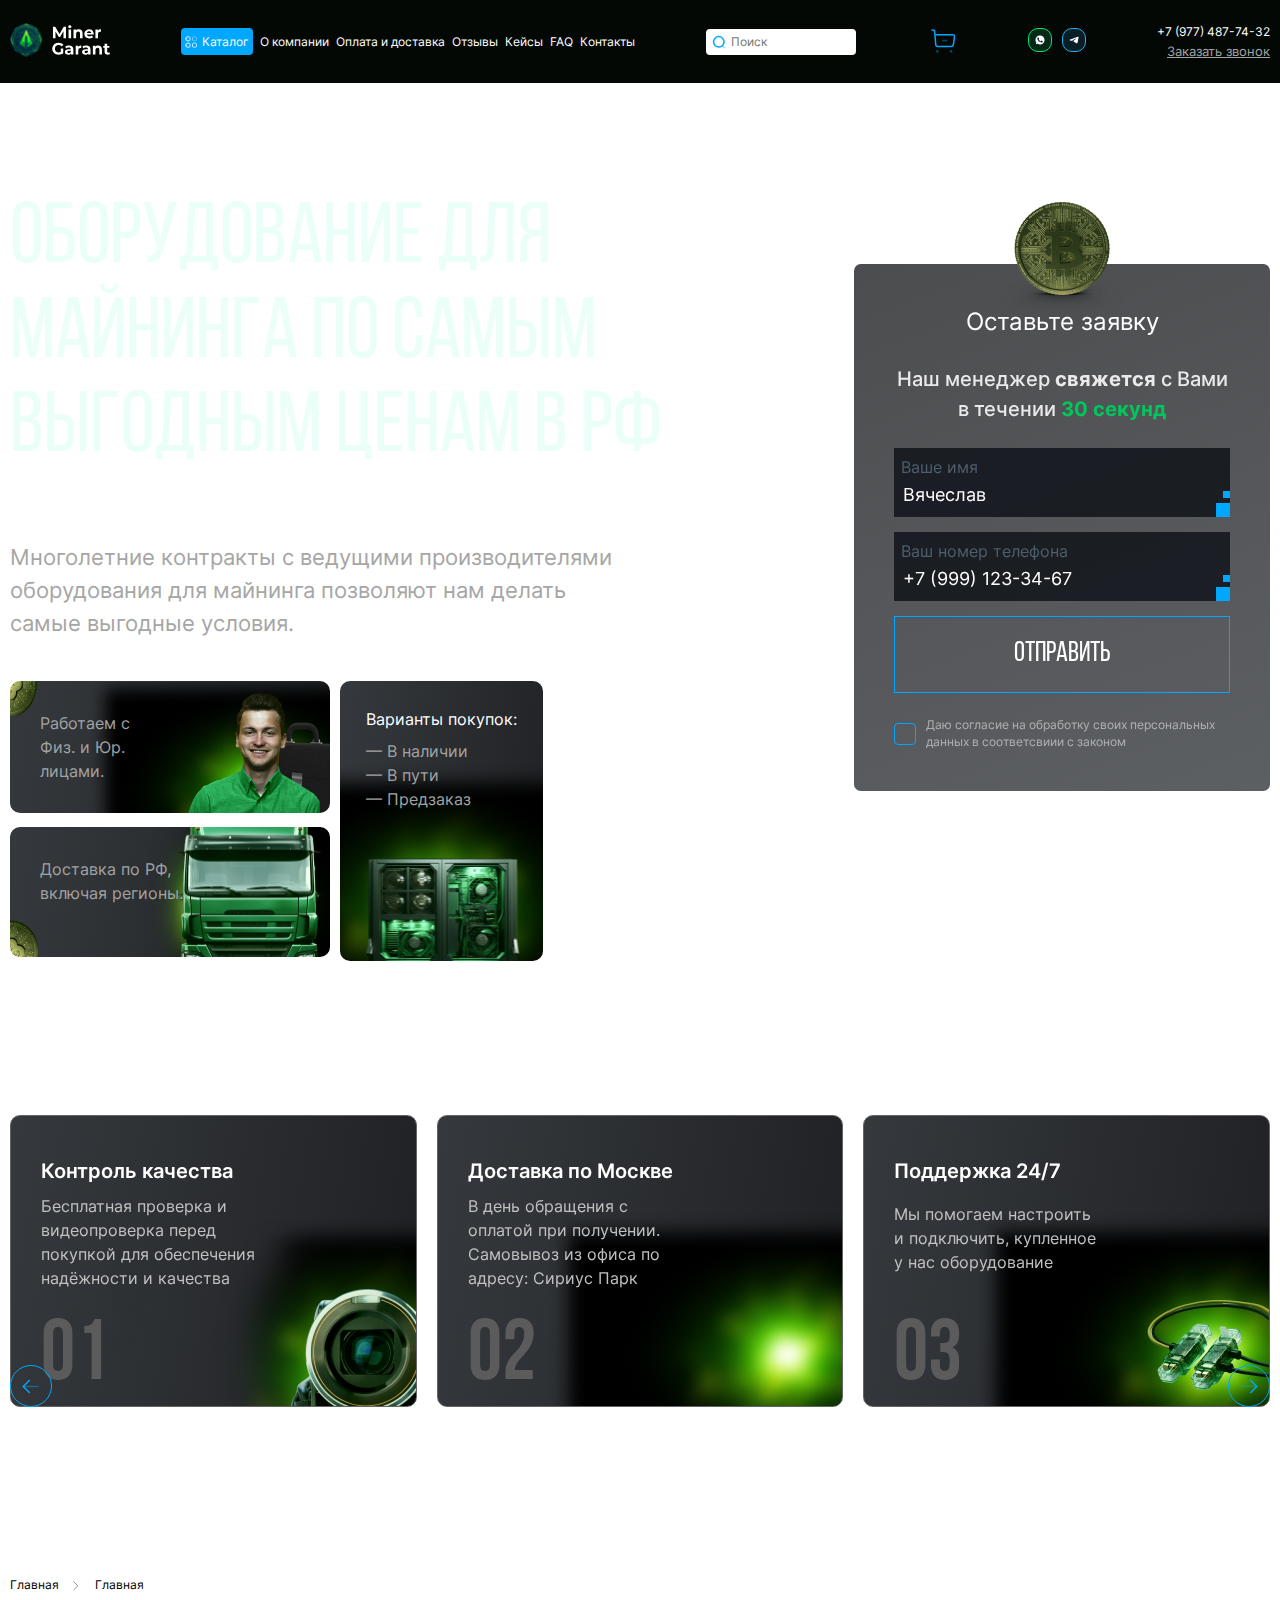
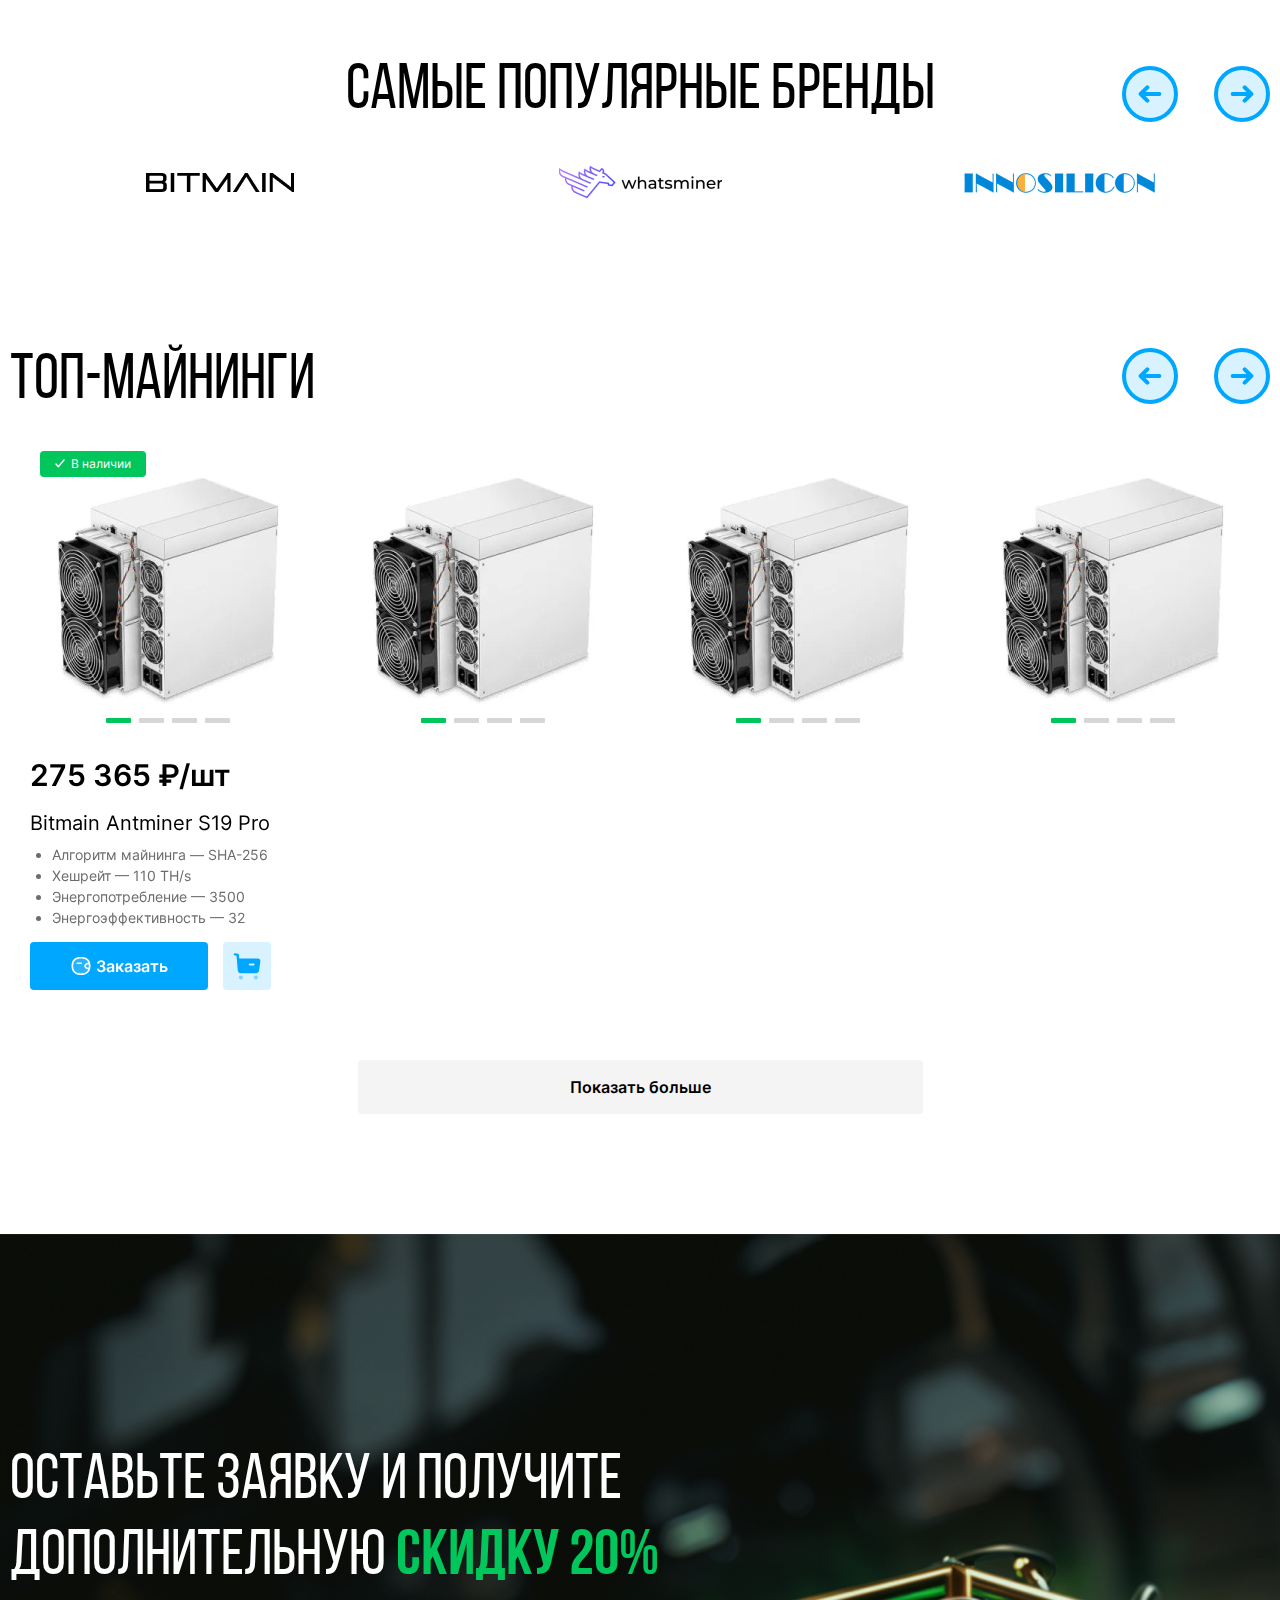
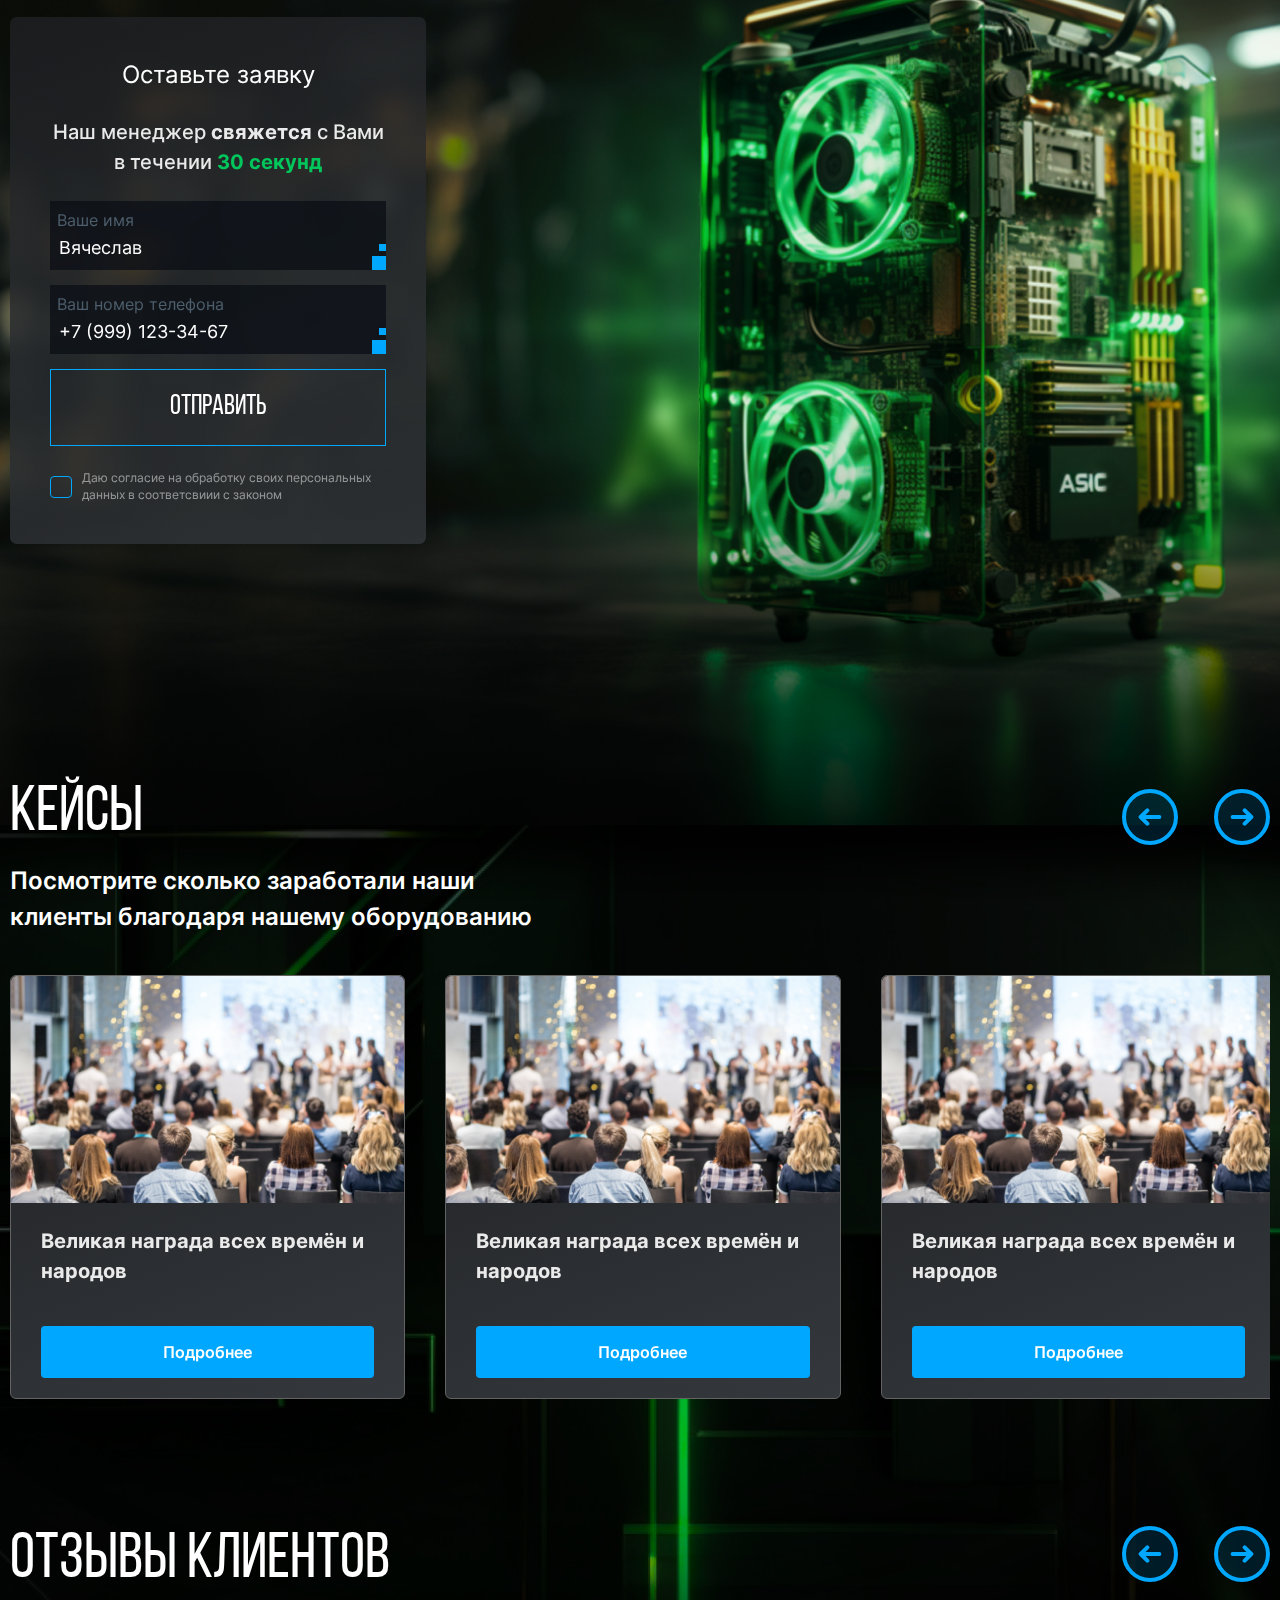
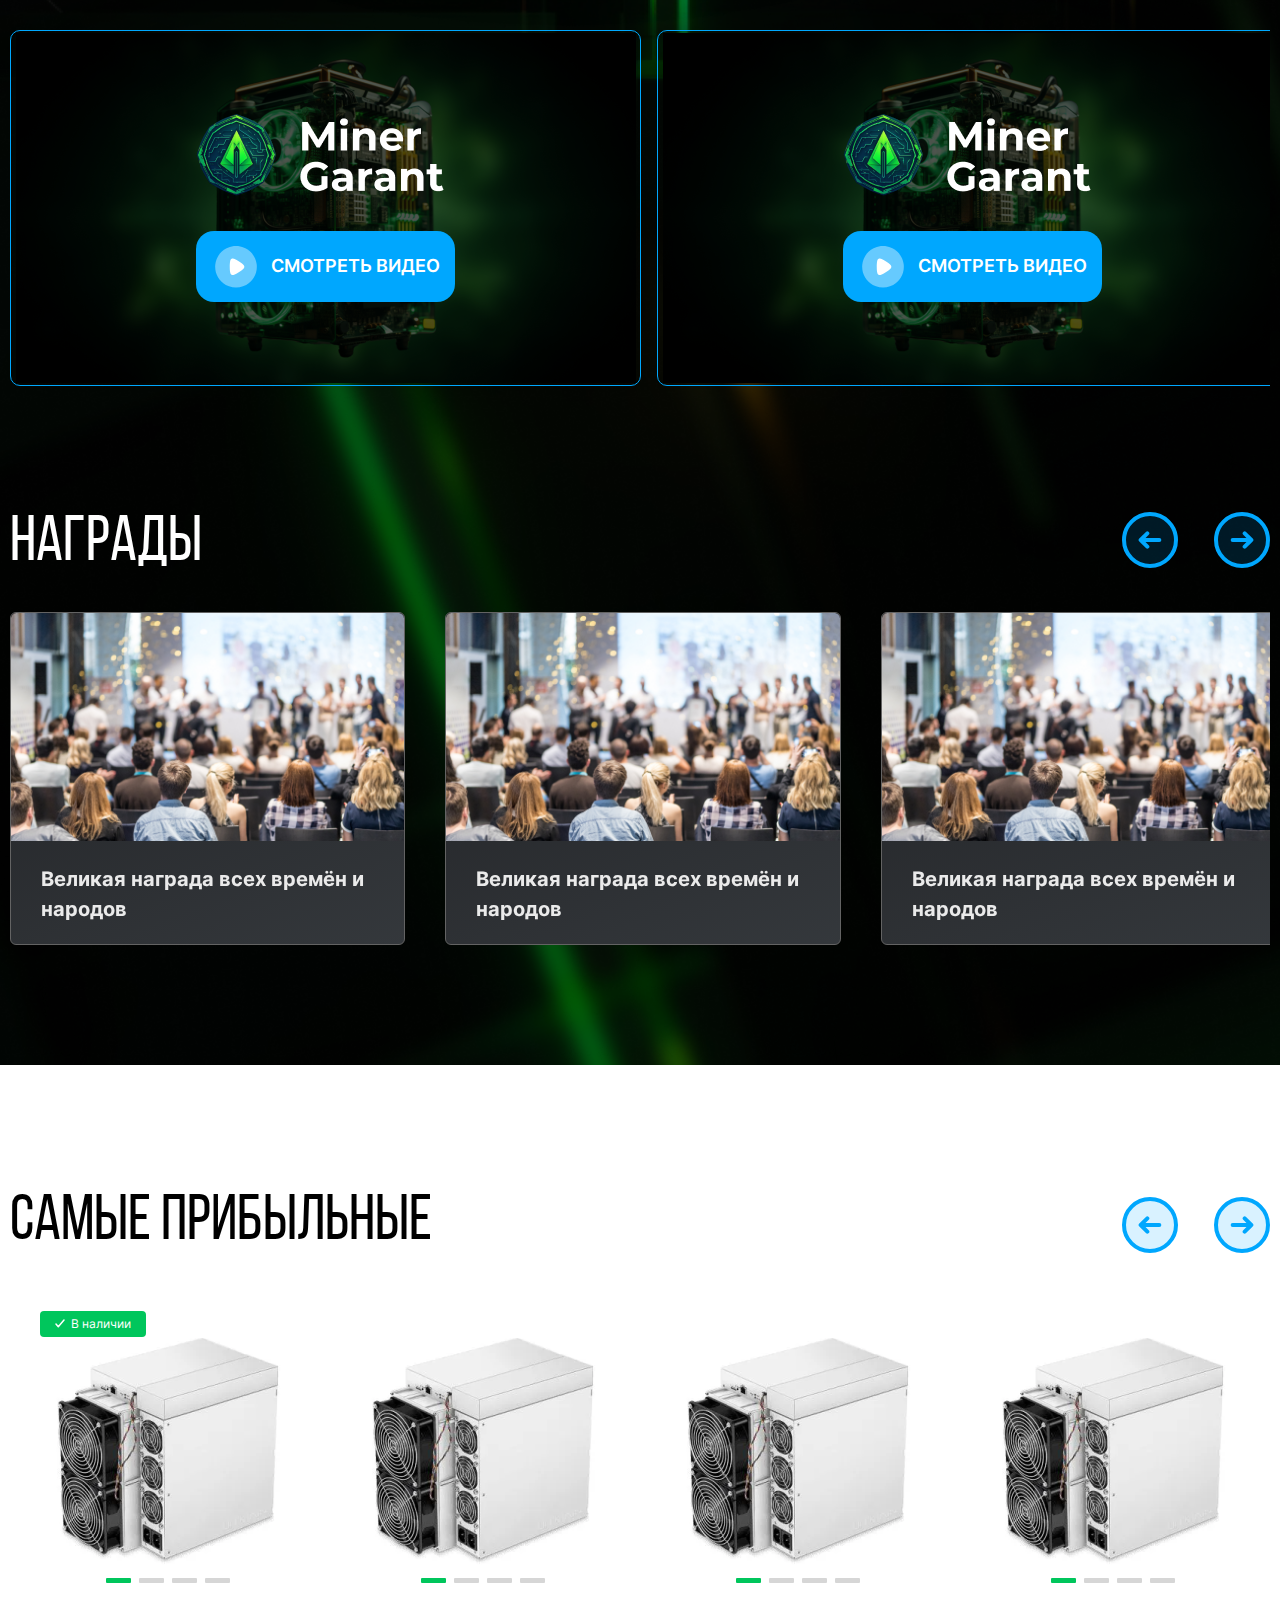
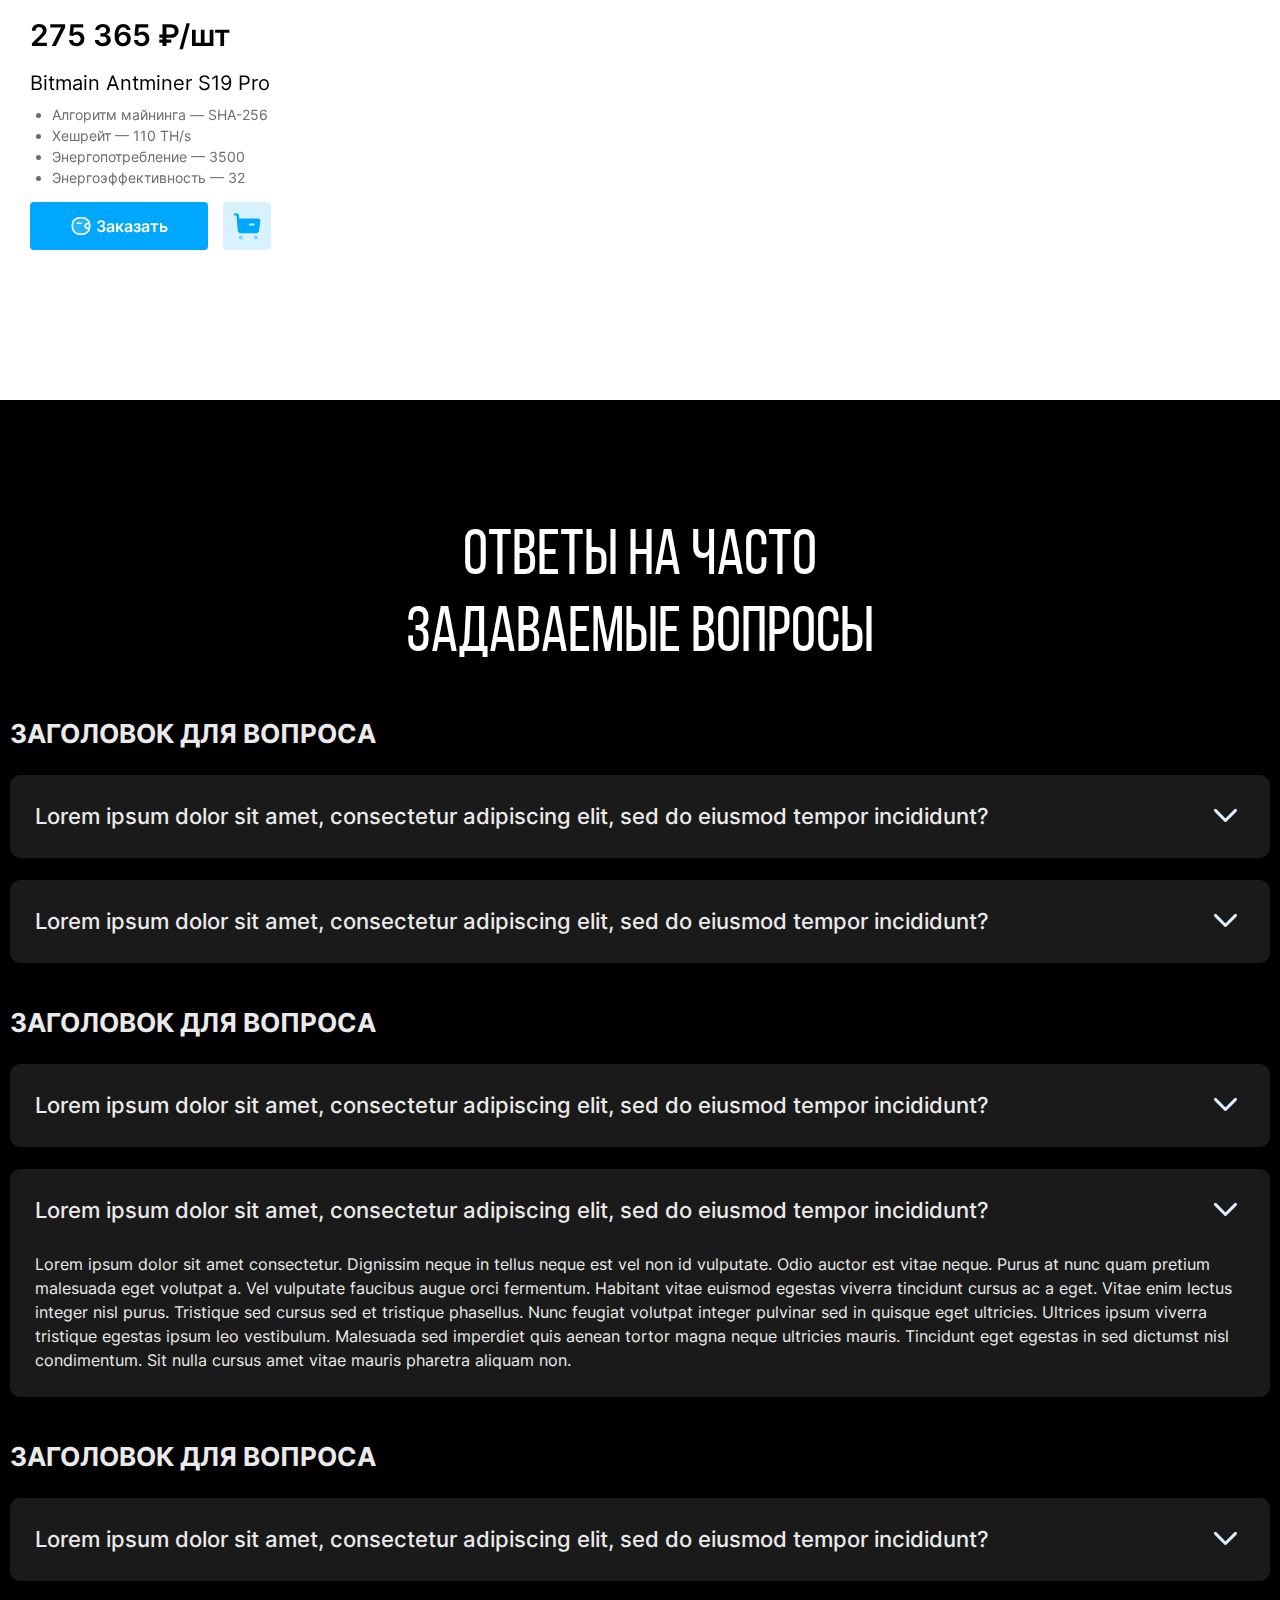
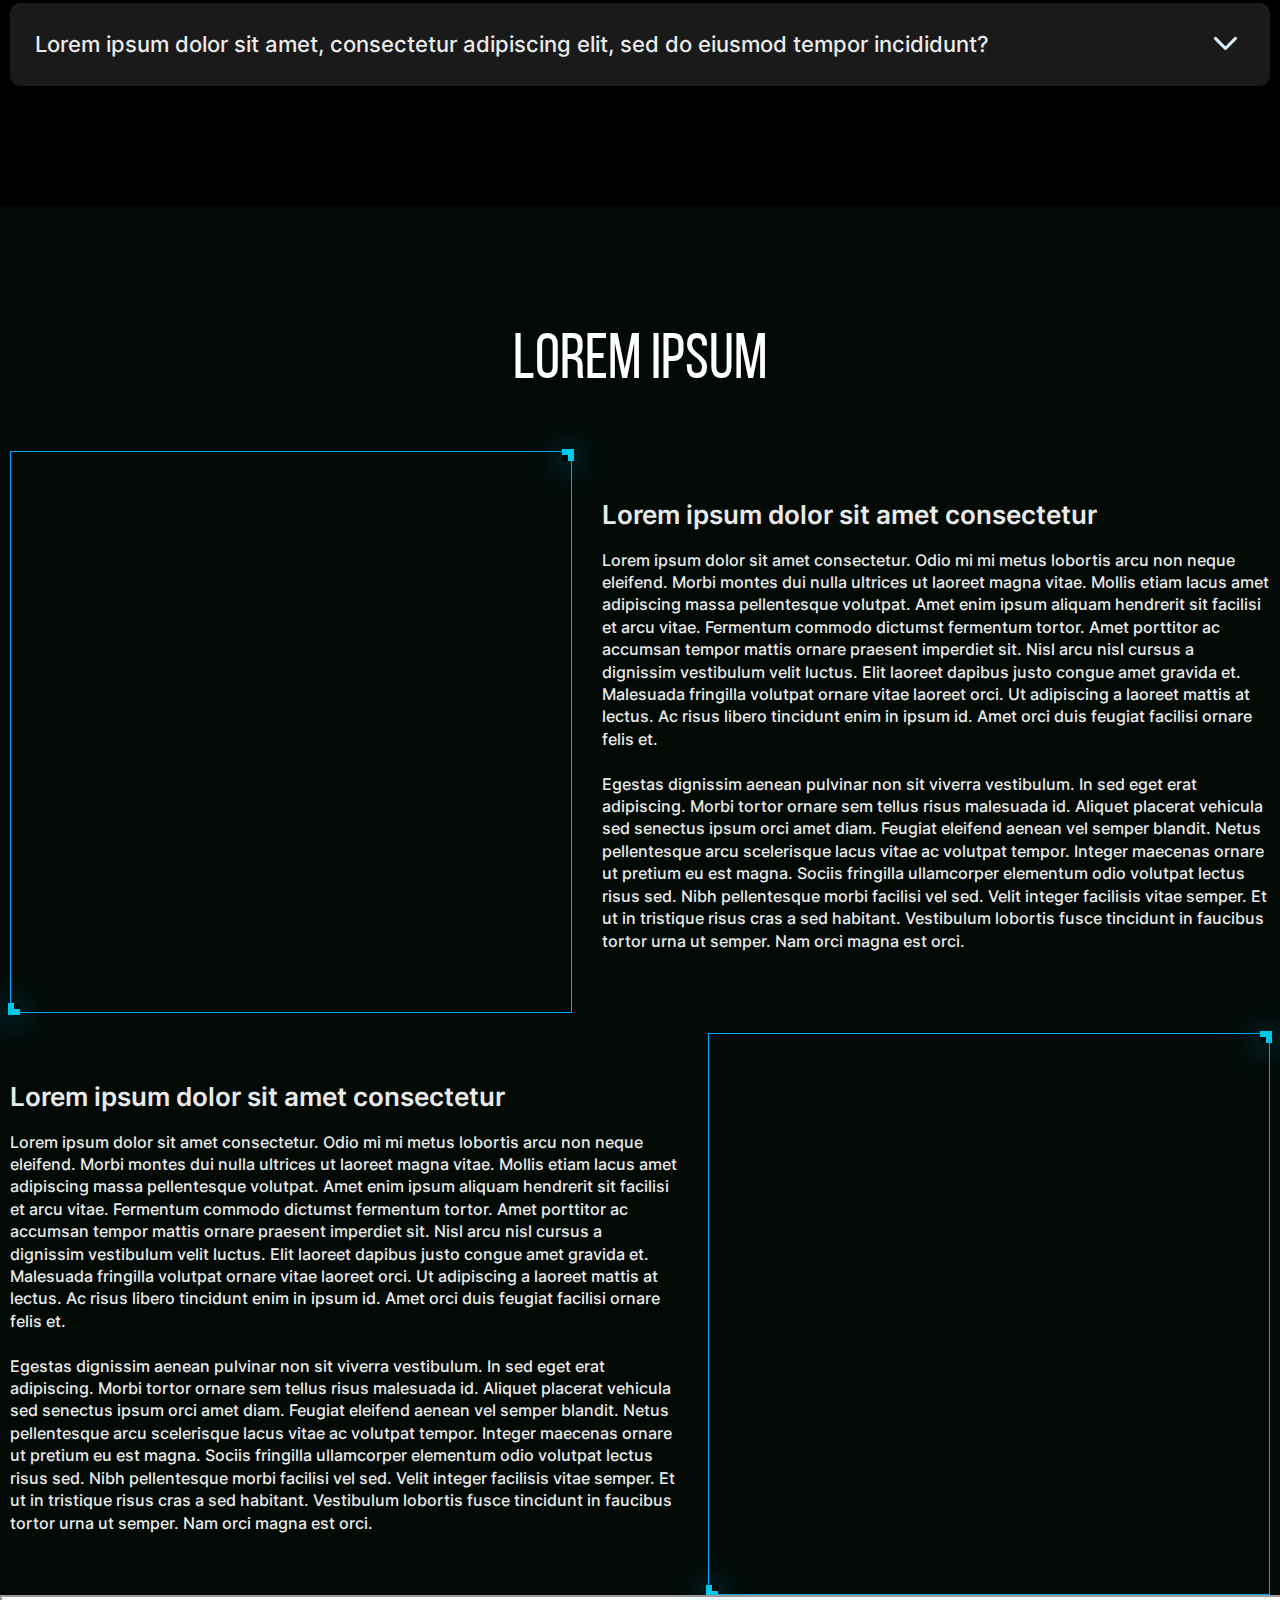
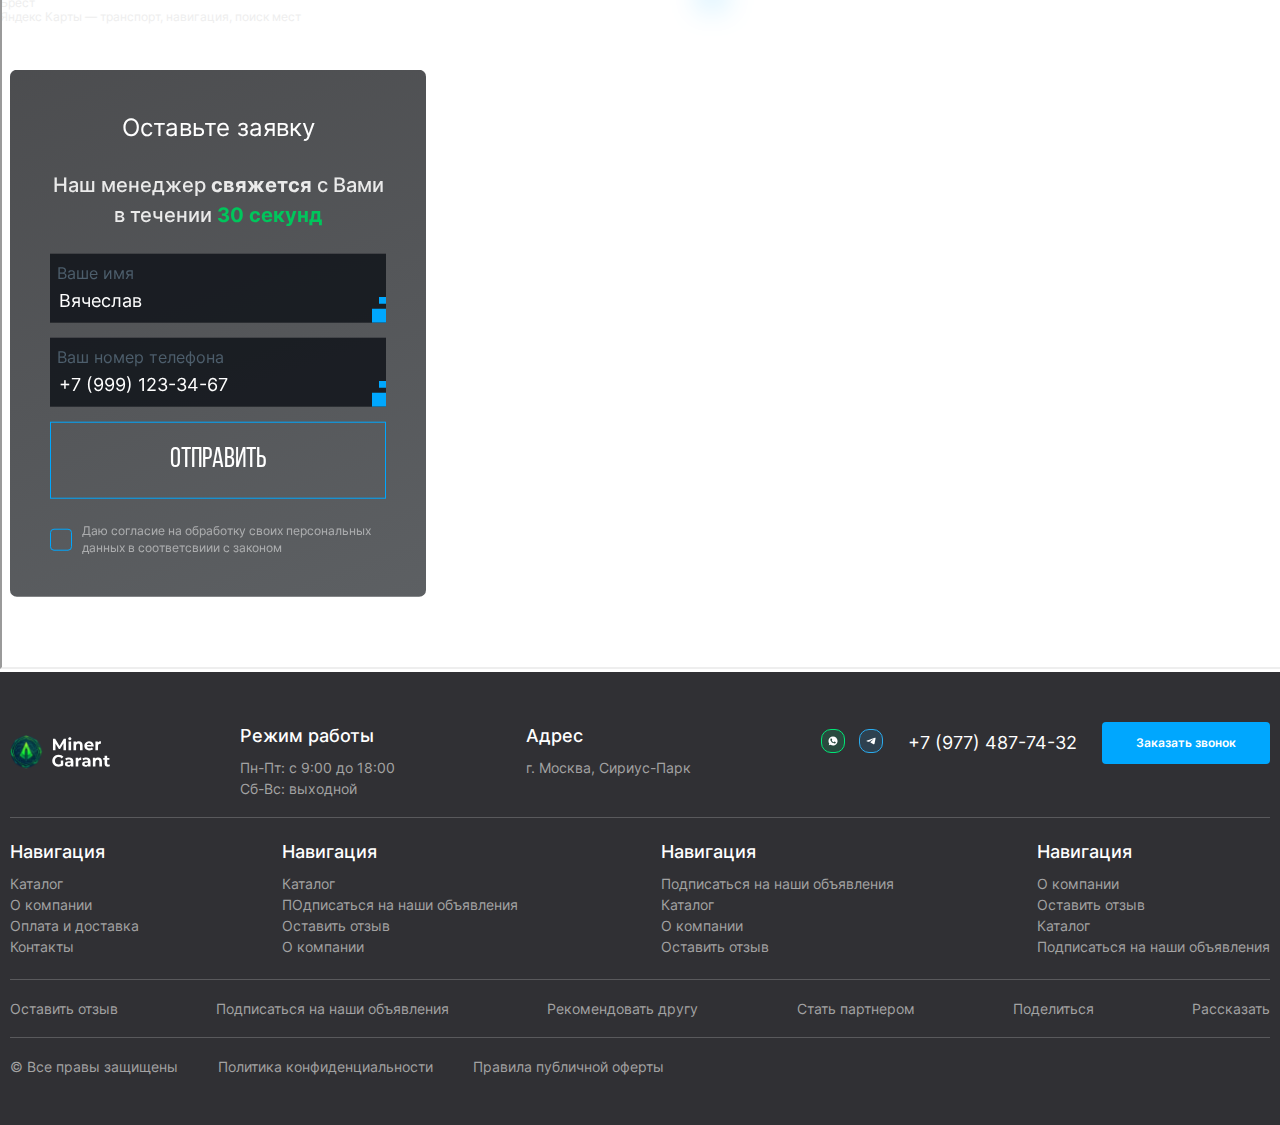
==== index.html @ 23955166 "Add files via upload" ====
<!DOCTYPE html>
<html lang="ru">
<head>
    <meta charset="utf-8">
    <title>Главная</title>
    <meta name="description" content="Описание">
    <meta name="viewport" content="width=device-width, initial-scale=1.0">

    <link rel="stylesheet" href="assets/css/style.css">
    <link rel="preconnect" href="https://fonts.googleapis.com">
    <link rel="preconnect" href="https://fonts.gstatic.com" crossorigin>
    <link href="https://fonts.googleapis.com/css2?family=Montserrat:ital,wght@0,100..900;1,100..900&display=swap" rel="stylesheet">
    <link rel="stylesheet" href="assets/libs/swiper/swiper-bundle.min.css">
    <link rel="stylesheet" href="assets/libs/fancybox/fancybox.css">
    </head>
<body>
<header class="header">
    <div class="header__container container">
        <div class="header__mobile mobile-content">
            <input type="checkbox" id="burger-checkbox" class="mobile-content__checkbox">
            <label for="burger-checkbox" class="mobile-content__burger"><img src="assets/images/menu.svg" alt="Меню" width="24" height="25"></label>
            <div class="mobile-content__content">
                <div class="mobile-content__search search-form">
                    <button type="button" class="search-form__button" aria-label="Поиск"></button>
                    <input type="text" name="search" value="" placeholder="Поиск" class="search-form__input" >

                </div>
                <ul class="mobile-content__menu menu-column">

                    <li class="menu-column__item menu-column__item_blue parent_mobile">
                        <span class="menu-column__wrap">
                        <a class="menu-column__link " href="/">Каталог</a>
                        <span class="menu-column__open-m">
						<img src="assets/images/arrowUp2020.svg" loading="lazy" width="20" height="20" alt="">
					 </span>
                        </span>
                        <ul class="menu-column__child dropdown-menu_mobile">
                            <li class="dropdown-menu__item parent_mobile">
                                 <span class="dropdown-menu__wrap">
                                <a class="dropdown-menu__link" href="/">  Категория 1</a>
                                <span class="menu-column__open-level2">
						<img src="assets/images/arrow-up.svg" loading="lazy" width="16" height="16" alt="">
					    </span></span>
                                <ul class="dropdown-menu_mobile child-level2">
                                    <li class="dropdown-menu__item parent_mobile">


                                        <span class="dropdown-menu__wrap">
                                <a class="dropdown-menu__link" href="/">   Подкатегория 1</a>
                                <span class="menu-column__open-level3">
						<img src="assets/images/arrow-up.svg" loading="lazy" width="16" height="16" alt="">
					    </span></span>



                                        <ul class="dropdown-menu_mobile child-level3">
                                            <li class="dropdown-menu__item">

                                                <a href="/" class="dropdown-menu__link">
                                                    Подкатегория 1
                                                </a>

                                            </li>
                                            <li class="dropdown-menu__item">

                                                <a href="/" class="dropdown-menu__link">
                                                    Подкатегория 2
                                                </a>

                                            </li>
                                            <li class="dropdown-menu__item">

                                                <a href="/" class="dropdown-menu__link">
                                                    Подкатегория 3
                                                </a>

                                            </li>
                                            <li class="dropdown-menu__item">

                                                <a href="/" class="dropdown-menu__link">
                                                    Подкатегория 4
                                                </a>

                                            </li>
                                            <li class="dropdown-menu__item">

                                                <a href="/" class="dropdown-menu__link">
                                                    Подкатегория 5
                                                </a>

                                            </li>
                                        </ul>
                                    </li>
                                    <li class="dropdown-menu__item">

                                        <a href="/" class="dropdown-menu__link">
                                            Подкатегория 2
                                        </a>

                                    </li>
                                    <li class="dropdown-menu__item">

                                        <a href="/" class="dropdown-menu__link">
                                            Подкатегория 3
                                        </a>

                                    </li>
                                    <li class="dropdown-menu__item">
                                        <a href="/" class="dropdown-menu__link">
                                            Подкатегория 4
                                        </a>
                                    </li>
                                    <li class="dropdown-menu__item">

                                        <a href="/" class="dropdown-menu__link">
                                            Подкатегория 5
                                        </a>

                                    </li>

                                </ul>
                            </li>
                            <li class="dropdown-menu__item">

                                <a href="/" class="dropdown-menu__link">
                                    Категория 2
                                </a>

                            </li>


                            <li class="dropdown-menu__item">
                                <a href="/" class="dropdown-menu__link">
                                    Категория 3
                                </a>
                            </li>
                            <li class="dropdown-menu__item">
                                <a href="/" class="dropdown-menu__link">
                                    Категория 4
                                </a>
                            </li>
                            <li class="dropdown-menu__item">
                                <a href="/" class="dropdown-menu__link">
                                    Категория 5
                                </a>
                            </li>
                            <li class="dropdown-menu__item">
                                <a href="/" class="dropdown-menu__link">
                                    Категория 6
                                </a>
                            </li>
                        </ul>
                    </li>
                    <li class="menu-column__item">
                        <a class="menu-column__link" href="/">О компании</a>
                    </li>
                    <li class="menu-column__item">
                        <a class="menu-column__link" href="/">Оплата и доставка</a>
                    </li>
                    <li class="menu-column__item">
                        <a class="menu-column__link" href="/">Контакты</a>
                    </li>
                    <li class="menu-column__item">
                        <a class="menu-column__link" href="/">Кейсы</a>
                    </li>
                    <li class="menu-column__item">
                        <a class="menu-column__link" href="/">FAQ</a>
                    </li>
                    <li class="menu-column__item">
                        <a class="menu-column__link" href="/">Контакты</a>
                    </li>

                </ul>
            </div>


        </div>
    <div class="header__logo logo">
        <div class="logo__image"><img src="assets/images/logo.svg" alt="Логотип" width="123" height="40"></div>
        <div class="logo__slogan">Первопоставщик<br> майнингового<br> оборудовани в Росии</div>
    </div>
    <nav class="header__menu">
        <ul class="menu-horizont">
            <li class="menu-horizont__item menu-horizont__item_blue parent">

                   <!-- <span class="menu-horizont__open">
						<img src="image/category.svg" loading="lazy" width="14" height="14" alt="">
					 </span>-->
					<span class="menu-horizont__link" >Каталог</span>


                    <ul class="menu-horizont__child dropdown-menu child-level1">
                    <li class="dropdown-menu__item">

							<a href="/" class="dropdown-menu__link">
                                Категория 1
							</a>

                    </li>

                    <li class="dropdown-menu__item parent">

                        <a class="dropdown-menu__link" href="/">  Категория 2</a>
                       <!-- <span class="menu-horizont__open-level2">
						<img src="image/arrow.svg" loading="lazy" width="16" height="16" alt="">
					    </span>-->
                       <ul class="dropdown-menu child-level2">
                           <li class="dropdown-menu__item">

                               <a href="/" class="dropdown-menu__link">
                                   Подкатегория 1
                               </a>

                           </li>
                           <li class="dropdown-menu__item">

                               <a href="/" class="dropdown-menu__link">
                                   Подкатегория 2
                               </a>

                           </li>
                           <li class="dropdown-menu__item">

                               <a href="/" class="dropdown-menu__link">
                                   Подкатегория 3
                               </a>

                           </li>
                           <li class="dropdown-menu__item parent">

                               <a href="/" class="dropdown-menu__link">
                                   Подкатегория 4
                               </a>
                              <!-- <span class="menu-horizont__open-level3">
						<img src="image/arrow.svg" loading="lazy" width="16" height="16" alt="">
					    </span>-->


                               <ul class="dropdown-menu child-level3">
                                   <li class="dropdown-menu__item">

                                       <a href="/" class="dropdown-menu__link">
                                           Подкатегория 1
                                       </a>

                                   </li>
                                   <li class="dropdown-menu__item">

                                       <a href="/" class="dropdown-menu__link">
                                           Подкатегория 2
                                       </a>

                                   </li>
                                   <li class="dropdown-menu__item">

                                       <a href="/" class="dropdown-menu__link">
                                           Подкатегория 3
                                       </a>

                                   </li>
                                   <li class="dropdown-menu__item">

                                       <a href="/" class="dropdown-menu__link">
                                           Подкатегория 4
                                       </a>

                                   </li>
                                   <li class="dropdown-menu__item">

                                       <a href="/" class="dropdown-menu__link">
                                           Подкатегория 5
                                       </a>

                                   </li>
                               </ul>
                           </li>
                           <li class="dropdown-menu__item">

                               <a href="/" class="dropdown-menu__link">
                                   Подкатегория 5
                               </a>

                           </li>

                        </ul>
                    </li>
                    <li class="dropdown-menu__item">
                        <a href="/" class="dropdown-menu__link">
                            Категория 3
                        </a>
                    </li>
                    <li class="dropdown-menu__item">
                        <a href="/" class="dropdown-menu__link">
                            Категория 4
                        </a>
                    </li>
                    <li class="dropdown-menu__item">
                        <a href="/" class="dropdown-menu__link">
                            Категория 5
                        </a>
                    </li>
                    <li class="dropdown-menu__item">
                        <a href="/" class="dropdown-menu__link">
                            Категория 6
                        </a>
                    </li>
                </ul>


            </li>
            <li class="menu-horizont__item">
                <a class="menu-horizont__link" href="/">О компании</a>
            </li>
            <li class="menu-horizont__item">
                <a class="menu-horizont__link" href="/">Оплата и доставка</a>
            </li>
            <li class="menu-horizont__item">
                <a class="menu-horizont__link" href="/">Отзывы</a>
            </li>
            <li class="menu-horizont__item">
                <a class="menu-horizont__link" href="/">Кейсы</a>
            </li>
            <li class="menu-horizont__item">
                <a class="menu-horizont__link" href="/">FAQ</a>
            </li>
            <li class="menu-horizont__item">
                <a class="menu-horizont__link" href="/">Контакты</a>
            </li>
        </ul>

    </nav>
    <div class="header__search search-form">
        <button type="button" class="search-form__button" aria-label="Поиск"></button>
        <input type="text" name="search" value="" placeholder="Поиск" class="search-form__input">
    </div>
    <div class="header__cart">
        <button id="button-cart" aria-label="Корзина" data-fancybox data-src="#modal-cart"><img src="assets/images/cart.svg" width="31" height="30" alt="Корзина"></button>
    </div>
    <div class="header__links social-links">
        <a href="#"><img src="assets/images/wa.svg" alt="whatapp" width="24" height="24"> </a>
        <a href="#"><img src="assets/images/tg.svg" alt="telegram" width="24" height="24"> </a>

    </div>
    <div class="header__contact">
        <a href="tel:+79774877432" class="header__phone">+7 (977) 487-74-32</a>
        <button class="" data-fancybox data-src="#modal-call" id="button-header" aria-label="Заказать звонок">Заказать звонок</button>
    </div>
    </div>
</header>

<section class="main-block">
    <div class="container">
        <div class="main-block__row">
        <div class="main-block__left">
<div class="main-block__title">


    <h1>Оборудование для <br>майнинга по самым <br>выгодным ценам в РФ</h1></div>
    <div class="main-block__text text-block">
        <div class="text-block__title">Прямой импортер.</div>
        <div class="text-block__text">Многолетние контракты с ведущими производителями оборудования
            для майнинга позволяют нам делать самые выгодные условия.</div>
    </div>



    <div class="main-block__colums">
        <div class="row__left colums">
            <div class="block-advantage block-image block-advantage__wrap_border-top">
                <div class="block-advantage__wrap ">

                <div class="block-advantage__text">Работаем с<br class="hidden-mobile"> Физ. и Юр.<br> лицами.

                </div>

                </div>
            </div>
            <div class="block-advantage block-image block-advantage__wrap_border-bottom">
                <div class="block-advantage__wrap ">

                    <div class="block-advantage__text">Доставка по РФ,<br> включая регионы.

                    </div>

                </div>
            </div>
        </div>
        <div class="row__right">
            <div class="block-advantage block-advantage_right block-image">
                <div class="block-advantage__wrap">
                <div class="block-advantage__text hidden-mobile"><div class="block-advantage__title">Варианты покупок:</div>
                    — В наличии <br>— В пути<br> — Предзаказ
                </div>
                    <div class="block-advantage__text visible-mobile">
                        Варианты покупок:<br> в наличии, в пути,<br> предзаказ
                    </div>

            </div>
            </div>
        </div>

    </div>




</div>
        <div class="main-block__right">

            <div class="form-block from-block_fon">
                <h2 class="form-block__title">Оставьте заявку</h2>
                <div class="form-block__text">
                    Наш менеджер <span class="form-block__text_bold">свяжется</span> с Вами в течении <span class="form-block__text-green form-block__text_bold">30 секунд</span></div>

                <form action="/" class="form form-main">
                    <div class="form__group">
                        <label for="name" class="form__label form__label_grey">Ваше имя</label>
                        <input type="text"  name="name" class="form__input form__input_white" value="Вячеслав">
                    </div>
                    <div class="form__group">
                        <label for="phone"  class="form__label form__label_grey">Ваш номер телефона</label>
                        <input type="text"  name="phone" class="form__input form__input_white" value="+7 (999) 123-34-67">
                    </div>
                    <button class="form__input form__input-main">Отправить</button>
                    <div class="form__checkbox checkbox">

                        <input type="checkbox" class="checkbox__input" id="mainform-checkbox" value="yes">
                        <label for="mainform-checkbox">Даю согласие на обработку своих персональных данных в соответсвиии с законом</label>

                    </div>
                </form>
            </div>
        </div>
        </div>

        <div class="list-swiper">

            <div class="swiper main-slider">
                <!-- Additional required wrapper -->
                <div class="swiper-wrapper">
                    <!-- Slides -->
                    <div class="swiper-slide main-slider__slide main-slider__slide_one">

                    <div class="main-slider__title">Контроль качества</div>
                        <div class="main-slider__text">
                            Бесплатная проверка и <br>видеопроверка перед<br> покупкой для обеспечения<br> надёжности и качества
                        </div>
                        <div class="main-slider__number">01</div>

                    </div>
                    <div class="swiper-slide main-slider__slide main-slider__slide_two">

                        <div class="main-slider__title">Доставка по Москве</div>
                        <div class="main-slider__text">
                            В день обращения с<br> оплатой при получении.<br> Самовывоз из офиса по<br> адресу: Сириус Парк
                        </div>
                        <div class="main-slider__number">02</div>

                    </div>
                    <div class="swiper-slide main-slider__slide main-slider__slide_three">

                        <div class="main-slider__title">Поддержка 24/7</div>
                        <div class="main-slider__text">
                            Мы помогаем настроить<br> и подключить, купленное <br>у нас оборудование
                        </div>
                        <div class="main-slider__number">03</div>

                    </div>
                    <div class="swiper-slide main-slider__slide main-slider__slide_four">

                        <div class="main-slider__title">Гарантия</div>
                        <div class="main-slider__text">
                            Расширенная гарантия<br> на оборудование 6-12<br> месяцев
                        </div>
                        <div class="main-slider__number">04</div>

                    </div>

                    ...
                </div>
                <!-- If we need pagination -->
                <div class="main-slider__pagination"></div>

                <!-- If we need navigation buttons -->
                <div class="main-slider-prev"></div>
                <div class="main-slider-next"></div>

                <!-- If we need scrollbar -->
                <div class="swiper-scrollbar visible-mobile"></div>

            </div>
            <div class="scrolbar-text visible-mobile">
                <div class="scrolbar-text__top">Листайте <span class="text_blue">далее</span></div>
                <div class="scrolbar-text__bottom">Чтобы узнать подробнее</div>
            </div>

        </div>


    </div>
</section>
<div class="breadcrambs">
    <div class="container">
        <ul class="breadcrams__list">
            <li class="breadcrams__item">
                <a href="#" class="breadcrams__link">Главная</a>
            </li>
            <li class="breadcrams__item">
                <span  class="breadcrams__title">Главная</span>
            </li>
        </ul>
    </div>
</div>
<section class="brand">
    <div class="container container_overflow-hidden">
        <h2 class="main-title main-title_default">Самые популярные бренды</h2>
        <div class="swiper  brand__swiper">
        <div class="brand__list swiper-wrapper">
            <div class="brand__item swiper-slide">
<img src="assets/images/b1.png" alt="">
            </div>
            <div class="brand__item swiper-slide">
                <img src="assets/images/b2.png" alt="">
            </div>
            <div class="brand__item swiper-slide">
                <img src="assets/images/b3.png" alt="">
            </div>
            <div class="brand__item swiper-slide">
                <img src="assets/images/b4.png" alt="">
            </div>
            <div class="brand__item swiper-slide">
                <img src="assets/images/b5.png" alt="">
            </div>
            <div class="brand__item swiper-slide">
                <img src="assets/images/b6.png" alt="">
            </div>
            <div class="brand__item swiper-slide">
                <img src="assets/images/b7.png" alt="">
            </div>
            <div class="brand__item swiper-slide">
                <img src="assets/images/b8.png" alt="">
            </div>
            <div class="brand__item swiper-slide">
                <img src="assets/images/b9.png" alt="">
            </div>
            <div class="brand__item swiper-slide">
                <img src="assets/images/b10.png" alt="">
            </div>
        </div>
            <!-- If we need navigation buttons -->
            <div class="brand-slider-prev slider-prev_default"></div>
            <div class="brand-slider-next slider-next_default"></div>
        </div>
    </div>

</section>
<section class="top-maining">
    <div class="container">
        <h2 class="main-title main-title_default main-title_left">Топ-майнинги</h2>

        <div class="swiper maining__slider">
            <div class="swiper-wrapper maining__row">
                <div class="swiper-slide maining__item">
                    <div class="maining__images swiper">
                        <div class="swiper-wrapper">
                            <div class="swiper-slide maining_image">
                                <img src="assets/images/maining.png" alt>

                            </div>
                            <div class="swiper-slide maining_image">
                                <img src="assets/images/maining.png" alt>
                            </div>
                            <div class="swiper-slide maining_image">
                                <img src="assets/images/maining.png" alt>
                            </div>
                            <div class="swiper-slide maining_image">
                                <img src="assets/images/maining.png" alt>
                            </div>
                        </div>
                        <div class="swiper-pagination maining__images_pagination"></div>
                        <div class="in-ctock">В наличии</div>
                    </div>
                    <div class="maining__wrap">
                    <div class="maining__price">275 365 ₽/шт</div>
                    <div class="maining__name">Bitmain Antminer S19 Pro</div>
                     <ul class="maining__properties">
                         <li>Алгоритм майнинга — SHA-256</li>
                         <li>  Хешрейт — 110 TH/s</li>
                         <li>  Энергопотребление — 3500</li>
                         <li>  Энергоэффективность — 32</li>
                     </ul>
                        <div class="maining__buttons">
                            <button class="maining__order" aria-label="Корзина" data-fancybox data-src="#modal-product"><img src="assets/images/order.svg" alt width="22" height="22">Заказать</button>
                            <button class="maining__cart" aria-label="Корзина" data-fancybox data-src="#modal-product"></button>
                        </div>
                    </div>
                </div>
                <div class="swiper-slide maining__item">
                    <div class="maining__images swiper">
                        <div class="swiper-wrapper">
                            <div class="swiper-slide maining_image">
                                <img src="assets/images/maining.png" alt>
                            </div>
                            <div class="swiper-slide maining_image">
                                <img src="assets/images/maining.png" alt>
                            </div>
                            <div class="swiper-slide maining_image">
                                <img src="assets/images/maining.png" alt>
                            </div>
                            <div class="swiper-slide maining_image">
                                <img src="assets/images/maining.png" alt>
                            </div>
                        </div>
                        <div class="swiper-pagination maining__images_pagination"></div>
                    </div>
                </div>
                <div class="swiper-slide maining__item">
                    <div class="maining__images swiper">
                        <div class="swiper-wrapper">
                            <div class="swiper-slide maining_image">
                                <img src="assets/images/maining.png" alt>
                            </div>
                            <div class="swiper-slide maining_image">
                                <img src="assets/images/maining.png" alt>
                            </div>
                            <div class="swiper-slide maining_image">
                                <img src="assets/images/maining.png" alt>
                            </div>
                            <div class="swiper-slide maining_image">
                                <img src="assets/images/maining.png" alt>
                            </div>
                        </div>
                        <div class="swiper-pagination maining__images_pagination"></div>
                    </div>
                </div>
                <div class="swiper-slide maining__item">
                    <div class="maining__images swiper">
                        <div class="swiper-wrapper">
                            <div class="swiper-slide maining_image">
                                <img src="assets/images/maining.png" alt>
                            </div>
                            <div class="swiper-slide maining_image">
                                <img src="assets/images/maining.png" alt>
                            </div>
                            <div class="swiper-slide maining_image">
                                <img src="assets/images/maining.png" alt>
                            </div>
                            <div class="swiper-slide maining_image">
                                <img src="assets/images/maining.png" alt>
                            </div>
                        </div>
                        <div class="swiper-pagination maining__images_pagination"></div>
                    </div>
                </div>
                <div class="swiper-slide maining__item">
                    <div class="maining__images swiper">
                        <div class="swiper-wrapper">
                            <div class="swiper-slide maining_image">
                                <img src="assets/images/maining.png" alt>
                            </div>
                            <div class="swiper-slide maining_image">
                                <img src="assets/images/maining.png" alt>
                            </div>
                            <div class="swiper-slide maining_image">
                                <img src="assets/images/maining.png" alt>
                            </div>
                            <div class="swiper-slide maining_image">
                                <img src="assets/images/maining.png" alt>
                            </div>
                        </div>
                        <div class="swiper-pagination maining__images_pagination"></div>
                    </div>
                </div>
            </div>
            <div class="maining__slider-prev slider-prev_default"></div>
            <div class="maining__slider-next slider-next_default"></div>
        </div>
        <div class="button-block hidden-modile">
            <button class="button-block__button ">Показать больше</button>
        </div>

    </div>

</section>
<section class="big-fon">
    <div class="container">
<div class="request">
    <h2 class="main-title main-title_white main-title_left">Оставьте заявку и получите <br>дополнительную <span class="main-title_green">скидку 20%</span></h2>
    <div class="form-block">
        <h2 class="form-block__title">Оставьте заявку</h2>
        <div class="form-block__text">
            Наш менеджер <span class="form-block__text_bold">свяжется</span> с Вами в течении <span class="form-block__text-green form-block__text_bold">30 секунд</span></div>

        <form action="/" class="form form-main">
            <div class="form__group">
                <label for="name" class="form__label form__label_grey">Ваше имя</label>
                <input type="text"  name="name" class="form__input form__input_white" value="Вячеслав">
            </div>
            <div class="form__group">
                <label for="phone"  class="form__label form__label_grey">Ваш номер телефона</label>
                <input type="text"  name="phone" class="form__input form__input_white" value="+7 (999) 123-34-67">
            </div>
            <button class="form__input form__input-main">Отправить</button>
            <div class="form__checkbox checkbox">

                <input type="checkbox" class="checkbox__input" id="checkbox" value="yes">
                <label for="checkbox">Даю согласие на обработку своих персональных данных в соответсвиии с законом</label>

            </div>
        </form>
    </div>
</div>

    <div class="case">
        <h2 class="main-title main-title_white main-title_left">Кейсы</h2>
        <div class="case__text">
            Посмотрите сколько заработали наши <br>клиенты благодаря нашему оборудованию
        </div>
        <div class="swiper case-slider case-slider_slider">
            <div class="swiper-wrapper">
                <div class="swiper-slide case-slider__slide">
                    <div class="case-slider__image"><img src="assets/images/case1.png" alt width="400" height="231"> </div>
                    <div class="case-slider__name">Великая награда всех времён и народов</div>
                    <div class="case-slider__link">
                        <a href="#">Подробнее</a>
                    </div>
                </div>
                <div class="swiper-slide case-slider__slide">
                    <div class="case-slider__image"><img src="assets/images/case1.png" alt width="400" height="231"> </div>
                    <div class="case-slider__name">Великая награда всех времён и народов</div>
                    <div class="case-slider__link">
                        <a href="#">Подробнее</a>
                    </div>
                </div>
                <div class="swiper-slide case-slider__slide">
                    <div class="case-slider__image"><img src="assets/images/case1.png" alt width="400" height="231"> </div>
                    <div class="case-slider__name">Великая награда всех времён и народов</div>
                    <div class="case-slider__link">
                        <a href="#">Подробнее</a>
                    </div>
                </div>
                <div class="swiper-slide case-slider__slide">
                    <div class="case-slider__image"><img src="assets/images/case1.png" alt width="400" height="231"> </div>
                    <div class="case-slider__name">Великая награда всех времён и народов</div>
                    <div class="case-slider__link">
                        <a href="#">Подробнее</a>
                    </div>
                </div>
            </div>
            <div class="case-slider__prev slider-prev_default"></div>
            <div class="case-slider__next slider-next_default"></div>
            <div class="swiper-scrollbar visible-mobile"></div>

        </div>
        <div class="scrolbar-text visible-mobile">
            <div class="scrolbar-text__top">Листайте <span class="text_blue">далее</span></div>
            <div class="scrolbar-text__bottom">Чтобы узнать подробнее</div>
        </div>

    </div>
    <div class="reviews">
        <h2 class="main-title main-title_white main-title_left">Отзывы клиентов</h2>
        <div class="swiper reviews-slider">
            <div class="swiper-wrapper">
                <div class="swiper-slide reviews-slider__slide">
                    <div class="reviews-slide__image"><img src="assets/images/rewimg.png" alt width="248" height="82"> </div>
                    <div class="reviews-slide__button"> <a class="reviews-slide__link"   href="https://www.youtube.com/watch?v=RQ8MoHva2cs" data-thumb="assets/images/videofon.png" data-fancybox="video">
                        <img src="assets/images/play.svg" alt="" width="50" height="51">СМОТРЕТЬ ВИДЕО
                    </a>
                    </div>

                </div>
                <div class="swiper-slide reviews-slider__slide">
                    <div class="reviews-slide__image"><img src="assets/images/rewimg.png" alt width="248" height="82"> </div>
                    <div class="reviews-slide__button"> <a class="reviews-slide__link"   href="https://www.youtube.com/watch?v=RQ8MoHva2cs" data-thumb="assets/images/videofon.png" data-fancybox="video">
                        <img src="assets/images/play.svg" alt="" width="50" height="51">СМОТРЕТЬ ВИДЕО
                    </a>
                    </div>

                </div>
                <div class="swiper-slide reviews-slider__slide">
                    <div class="reviews-slide__image"><img src="assets/images/rewimg.png" alt width="248" height="82"> </div>
                    <div class="reviews-slide__button"> <a class="reviews-slide__link"   href="https://www.youtube.com/watch?v=RQ8MoHva2cs" data-thumb="assets/images/videofon.png" data-fancybox="video">
                        <img src="assets/images/play.svg" alt="" width="50" height="51">СМОТРЕТЬ ВИДЕО
                    </a>
                    </div>

                </div>
            </div>
            <div class="reviews-slider__prev slider-prev_default"></div>
            <div class="reviews-slider__next slider-next_default"></div>
            <div class="swiper-scrollbar visible-mobile"></div>
        </div>
        <div class="scrolbar-text visible-mobile">
            <div class="scrolbar-text__top">Листайте <span class="text_blue">далее</span></div>
            <div class="scrolbar-text__bottom">Чтобы узнать подробнее</div>
        </div>
    </div>
    <div class="awards">
        <h2 class="main-title main-title_white main-title_left">Награды</h2>
        <div class="swiper case-slider awards-slider">
            <div class="swiper-wrapper">
                <div class="swiper-slide case-slider__slide">
                    <div class="case-slider__image"><img src="assets/images/case1.png" alt width="400" height="231"> </div>
                    <div class="case-slider__name">Великая награда всех времён и народов</div>

                </div>
                <div class="swiper-slide case-slider__slide">
                    <div class="case-slider__image"><img src="assets/images/case1.png" alt width="400" height="231"> </div>
                    <div class="case-slider__name">Великая награда всех времён и народов</div>

                </div>
                <div class="swiper-slide case-slider__slide">
                    <div class="case-slider__image"><img src="assets/images/case1.png" alt width="400" height="231"> </div>
                    <div class="case-slider__name">Великая награда всех времён и народов</div>

                </div>
                <div class="swiper-slide case-slider__slide">
                    <div class="case-slider__image"><img src="assets/images/case1.png" alt width="400" height="231"> </div>
                    <div class="case-slider__name">Великая награда всех времён и народов</div>

                </div>
            </div>
            <div class="awards-slider__prev slider-prev_default"></div>
            <div class="awards-slider__next slider-next_default"></div>
            <div class="swiper-scrollbar visible-mobile"></div>

        </div>
        <div class="scrolbar-text visible-mobile">
            <div class="scrolbar-text__top">Листайте <span class="text_blue">далее</span></div>
            <div class="scrolbar-text__bottom">Чтобы узнать подробнее</div>
        </div>
    </div>
    </div>
</section>
<section class="most-profitable">
    <div class="container">
        <h2 class="main-title main-title_default main-title_left">Самые прибыльные</h2>

        <div class="swiper maining__slider maining__slider_most-profitable">
            <div class="swiper-wrapper maining__row">
                <div class="swiper-slide maining__item">
                    <div class="maining__images swiper">
                        <div class="swiper-wrapper">
                            <div class="swiper-slide maining_image">
                                <img src="assets/images/maining.png" alt>

                            </div>
                            <div class="swiper-slide maining_image">
                                <img src="assets/images/maining.png" alt>
                            </div>
                            <div class="swiper-slide maining_image">
                                <img src="assets/images/maining.png" alt>
                            </div>
                            <div class="swiper-slide maining_image">
                                <img src="assets/images/maining.png" alt>
                            </div>
                        </div>
                        <div class="swiper-pagination maining__images_pagination"></div>
                        <div class="in-ctock">В наличии</div>
                    </div>
                    <div class="maining__wrap">
                        <div class="maining__price">275 365 ₽/шт</div>
                        <div class="maining__name">Bitmain Antminer S19 Pro</div>
                        <ul class="maining__properties">
                            <li>Алгоритм майнинга — SHA-256</li>
                            <li>  Хешрейт — 110 TH/s</li>
                            <li>  Энергопотребление — 3500</li>
                            <li>  Энергоэффективность — 32</li>
                        </ul>
                        <div class="maining__buttons">
                            <button class="maining__order" aria-label="Корзина" data-fancybox data-src="#modal-product"><img src="assets/images/order.svg" alt="" width="22" height="22">Заказать</button>
                            <button class="maining__cart" aria-label="Корзина" data-fancybox data-src="#modal-product"></button>
                        </div>
                    </div>
                </div>
                <div class="swiper-slide maining__item">
                    <div class="maining__images swiper">
                        <div class="swiper-wrapper">
                            <div class="swiper-slide maining_image">
                                <img src="assets/images/maining.png" alt>
                            </div>
                            <div class="swiper-slide maining_image">
                                <img src="assets/images/maining.png" alt>
                            </div>
                            <div class="swiper-slide maining_image">
                                <img src="assets/images/maining.png" alt>
                            </div>
                            <div class="swiper-slide maining_image">
                                <img src="assets/images/maining.png" alt>
                            </div>
                        </div>
                        <div class="swiper-pagination maining__images_pagination"></div>
                    </div>
                </div>
                <div class="swiper-slide maining__item">
                    <div class="maining__images swiper">
                        <div class="swiper-wrapper">
                            <div class="swiper-slide maining_image">
                                <img src="assets/images/maining.png" alt>
                            </div>
                            <div class="swiper-slide maining_image">
                                <img src="assets/images/maining.png" alt>
                            </div>
                            <div class="swiper-slide maining_image">
                                <img src="assets/images/maining.png" alt>
                            </div>
                            <div class="swiper-slide maining_image">
                                <img src="assets/images/maining.png" alt>
                            </div>
                        </div>
                        <div class="swiper-pagination maining__images_pagination"></div>
                    </div>
                </div>
                <div class="swiper-slide maining__item">
                    <div class="maining__images swiper">
                        <div class="swiper-wrapper">
                            <div class="swiper-slide maining_image">
                                <img src="assets/images/maining.png" alt>
                            </div>
                            <div class="swiper-slide maining_image">
                                <img src="assets/images/maining.png" alt>
                            </div>
                            <div class="swiper-slide maining_image">
                                <img src="assets/images/maining.png" alt>
                            </div>
                            <div class="swiper-slide maining_image">
                                <img src="assets/images/maining.png" alt>
                            </div>
                        </div>
                        <div class="swiper-pagination maining__images_pagination"></div>
                    </div>
                </div>
                <div class="swiper-slide maining__item">
                    <div class="maining__images swiper">
                        <div class="swiper-wrapper">
                            <div class="swiper-slide maining_image">
                                <img src="assets/images/maining.png" alt>
                            </div>
                            <div class="swiper-slide maining_image">
                                <img src="assets/images/maining.png" alt>
                            </div>
                            <div class="swiper-slide maining_image">
                                <img src="assets/images/maining.png" alt>
                            </div>
                            <div class="swiper-slide maining_image">
                                <img src="assets/images/maining.png" alt>
                            </div>
                        </div>
                        <div class="swiper-pagination maining__images_pagination"></div>
                    </div>
                </div>
            </div>
            <div class="slider-prev_default maining__slider_most-profitable-prev"></div>
            <div class="slider-next_default maining__slider_most-profitable-next"></div>
            <div class="swiper-scrollbar visible-mobile"></div>
        </div>
        <div class="scrolbar-text scrolbar-text_most-profitable visible-mobile">
            <div class="scrolbar-text__top">Листайте <span class="text_blue">далее</span></div>
            <div class="scrolbar-text__bottom">Чтобы узнать подробнее</div>
        </div>

    </div>
</section>
<section class="answer">
    <div class="container">
        <h2 class="main-title main-title_white">ОТВЕТЫ НА ЧАСТО<br>
            ЗАДАВАЕМЫЕ ВОПРОСЫ</h2>
        <div class="accordion-group">
            <h3 class="accordion-group__title">ЗАГОЛОВОК ДЛЯ ВОПРОСА</h3>
            <div class="accordion-group__accordion">Lorem ipsum dolor sit amet, consectetur adipiscing elit, sed do eiusmod tempor incididunt?</div>
            <div class="accordion-group__answer accordion-group__answer_close">
                Lorem ipsum dolor sit amet consectetur. Dignissim neque in tellus neque est vel non id vulputate. Odio auctor est vitae neque. Purus at nunc quam pretium malesuada eget volutpat a. Vel vulputate faucibus augue orci fermentum. Habitant vitae euismod egestas viverra tincidunt cursus ac a eget. Vitae enim lectus integer nisl purus. Tristique sed cursus sed et tristique phasellus.
                Nunc feugiat volutpat integer pulvinar sed in quisque eget ultricies. Ultrices ipsum viverra tristique egestas ipsum leo vestibulum. Malesuada sed imperdiet quis aenean tortor magna neque ultricies mauris. Tincidunt eget egestas in sed dictumst nisl condimentum. Sit nulla cursus amet vitae mauris pharetra aliquam non.
            </div>
            <div class="accordion-group__accordion">Lorem ipsum dolor sit amet, consectetur adipiscing elit, sed do eiusmod tempor incididunt?</div>
            <div class="accordion-group__answer accordion-group__answer_close">
                Lorem ipsum dolor sit amet consectetur. Dignissim neque in tellus neque est vel non id vulputate. Odio auctor est vitae neque. Purus at nunc quam pretium malesuada eget volutpat a. Vel vulputate faucibus augue orci fermentum. Habitant vitae euismod egestas viverra tincidunt cursus ac a eget. Vitae enim lectus integer nisl purus. Tristique sed cursus sed et tristique phasellus.
                Nunc feugiat volutpat integer pulvinar sed in quisque eget ultricies. Ultrices ipsum viverra tristique egestas ipsum leo vestibulum. Malesuada sed imperdiet quis aenean tortor magna neque ultricies mauris. Tincidunt eget egestas in sed dictumst nisl condimentum. Sit nulla cursus amet vitae mauris pharetra aliquam non.
            </div>
        </div>
        <div class="accordion-group">
            <h3 class="accordion-group__title">ЗАГОЛОВОК ДЛЯ ВОПРОСА</h3>
            <div class="accordion-group__accordion">Lorem ipsum dolor sit amet, consectetur adipiscing elit, sed do eiusmod tempor incididunt?</div>
            <div class="accordion-group__answer accordion-group__answer_close">
                Lorem ipsum dolor sit amet consectetur. Dignissim neque in tellus neque est vel non id vulputate. Odio auctor est vitae neque. Purus at nunc quam pretium malesuada eget volutpat a. Vel vulputate faucibus augue orci fermentum. Habitant vitae euismod egestas viverra tincidunt cursus ac a eget. Vitae enim lectus integer nisl purus. Tristique sed cursus sed et tristique phasellus.
                Nunc feugiat volutpat integer pulvinar sed in quisque eget ultricies. Ultrices ipsum viverra tristique egestas ipsum leo vestibulum. Malesuada sed imperdiet quis aenean tortor magna neque ultricies mauris. Tincidunt eget egestas in sed dictumst nisl condimentum. Sit nulla cursus amet vitae mauris pharetra aliquam non.
            </div>
            <div class="accordion-group__accordion accordion-group__accordion_active">Lorem ipsum dolor sit amet, consectetur adipiscing elit, sed do eiusmod tempor incididunt?</div>
            <div class="accordion-group__answer">
                Lorem ipsum dolor sit amet consectetur. Dignissim neque in tellus neque est vel non id vulputate. Odio auctor est vitae neque. Purus at nunc quam pretium malesuada eget volutpat a. Vel vulputate faucibus augue orci fermentum. Habitant vitae euismod egestas viverra tincidunt cursus ac a eget. Vitae enim lectus integer nisl purus. Tristique sed cursus sed et tristique phasellus.
                Nunc feugiat volutpat integer pulvinar sed in quisque eget ultricies. Ultrices ipsum viverra tristique egestas ipsum leo vestibulum. Malesuada sed imperdiet quis aenean tortor magna neque ultricies mauris. Tincidunt eget egestas in sed dictumst nisl condimentum. Sit nulla cursus amet vitae mauris pharetra aliquam non.
            </div>
        </div>
        <div class="accordion-group">
            <h3 class="accordion-group__title">ЗАГОЛОВОК ДЛЯ ВОПРОСА</h3>
            <div class="accordion-group__accordion">Lorem ipsum dolor sit amet, consectetur adipiscing elit, sed do eiusmod tempor incididunt?</div>
            <div class="accordion-group__answer accordion-group__answer_close">
                Lorem ipsum dolor sit amet consectetur. Dignissim neque in tellus neque est vel non id vulputate. Odio auctor est vitae neque. Purus at nunc quam pretium malesuada eget volutpat a. Vel vulputate faucibus augue orci fermentum. Habitant vitae euismod egestas viverra tincidunt cursus ac a eget. Vitae enim lectus integer nisl purus. Tristique sed cursus sed et tristique phasellus.
                Nunc feugiat volutpat integer pulvinar sed in quisque eget ultricies. Ultrices ipsum viverra tristique egestas ipsum leo vestibulum. Malesuada sed imperdiet quis aenean tortor magna neque ultricies mauris. Tincidunt eget egestas in sed dictumst nisl condimentum. Sit nulla cursus amet vitae mauris pharetra aliquam non.
            </div>
            <div class="accordion-group__accordion">Lorem ipsum dolor sit amet, consectetur adipiscing elit, sed do eiusmod tempor incididunt?</div>
            <div class="accordion-group__answer accordion-group__answer_close">
                Lorem ipsum dolor sit amet consectetur. Dignissim neque in tellus neque est vel non id vulputate. Odio auctor est vitae neque. Purus at nunc quam pretium malesuada eget volutpat a. Vel vulputate faucibus augue orci fermentum. Habitant vitae euismod egestas viverra tincidunt cursus ac a eget. Vitae enim lectus integer nisl purus. Tristique sed cursus sed et tristique phasellus.
                Nunc feugiat volutpat integer pulvinar sed in quisque eget ultricies. Ultrices ipsum viverra tristique egestas ipsum leo vestibulum. Malesuada sed imperdiet quis aenean tortor magna neque ultricies mauris. Tincidunt eget egestas in sed dictumst nisl condimentum. Sit nulla cursus amet vitae mauris pharetra aliquam non.
            </div>
        </div>
    </div>
</section>

<section class="main-text">
<div class="container">
    <h2 class="main-title main-title_white">Lorem Ipsum</h2>
    <div class="main-text__row">
        <div class="main-text__image">
            <img src="assets/images/560560.png" alt width="560" height="560">
        </div>
        <div class="main-text__content">
            <div class="main-text__title">Lorem ipsum dolor sit amet consectetur</div>
            <div class="main-text__text">Lorem ipsum dolor sit amet consectetur. Odio mi mi metus lobortis arcu non neque eleifend. Morbi montes dui nulla ultrices ut laoreet magna vitae. Mollis etiam lacus amet adipiscing massa pellentesque volutpat. Amet enim ipsum aliquam hendrerit sit facilisi et arcu vitae. Fermentum commodo dictumst fermentum tortor. Amet porttitor ac accumsan tempor mattis ornare praesent imperdiet sit. Nisl arcu nisl cursus a dignissim vestibulum velit luctus. Elit laoreet dapibus justo congue amet gravida et. Malesuada fringilla volutpat ornare vitae laoreet orci. Ut adipiscing a laoreet mattis at lectus. Ac risus libero tincidunt enim in ipsum id. Amet orci duis feugiat facilisi ornare felis et.<br><br>
                Egestas dignissim aenean pulvinar non sit viverra vestibulum. In sed eget erat adipiscing. Morbi tortor ornare sem tellus risus malesuada id. Aliquet placerat vehicula sed senectus ipsum orci amet diam. Feugiat eleifend aenean vel semper blandit. Netus pellentesque arcu scelerisque lacus vitae ac volutpat tempor. Integer maecenas ornare ut pretium eu est magna. Sociis fringilla ullamcorper elementum odio volutpat lectus risus sed. Nibh pellentesque morbi facilisi vel sed. Velit integer facilisis vitae semper. Et ut in tristique risus cras a sed habitant. Vestibulum lobortis fusce tincidunt in faucibus tortor urna ut semper. Nam orci magna est orci.</div>
        </div>

    </div>
    <div class="main-text__row main-text__row_reverse">
        <div class="main-text__image">
            <img src="assets/images/560560.png" alt width="560" height="560">
        </div>
        <div class="main-text__content">
            <div class="main-text__title">Lorem ipsum dolor sit amet consectetur</div>
            <div class="main-text__text">Lorem ipsum dolor sit amet consectetur. Odio mi mi metus lobortis arcu non neque eleifend. Morbi montes dui nulla ultrices ut laoreet magna vitae. Mollis etiam lacus amet adipiscing massa pellentesque volutpat. Amet enim ipsum aliquam hendrerit sit facilisi et arcu vitae. Fermentum commodo dictumst fermentum tortor. Amet porttitor ac accumsan tempor mattis ornare praesent imperdiet sit. Nisl arcu nisl cursus a dignissim vestibulum velit luctus. Elit laoreet dapibus justo congue amet gravida et. Malesuada fringilla volutpat ornare vitae laoreet orci. Ut adipiscing a laoreet mattis at lectus. Ac risus libero tincidunt enim in ipsum id. Amet orci duis feugiat facilisi ornare felis et.<br><br>
                Egestas dignissim aenean pulvinar non sit viverra vestibulum. In sed eget erat adipiscing. Morbi tortor ornare sem tellus risus malesuada id. Aliquet placerat vehicula sed senectus ipsum orci amet diam. Feugiat eleifend aenean vel semper blandit. Netus pellentesque arcu scelerisque lacus vitae ac volutpat tempor. Integer maecenas ornare ut pretium eu est magna. Sociis fringilla ullamcorper elementum odio volutpat lectus risus sed. Nibh pellentesque morbi facilisi vel sed. Velit integer facilisis vitae semper. Et ut in tristique risus cras a sed habitant. Vestibulum lobortis fusce tincidunt in faucibus tortor urna ut semper. Nam orci magna est orci.</div>
        </div>

    </div>

</div>


</section>
<section class="map">
    <div class="wrap_relative">
    <div style="position:relative;overflow:hidden;"><a href="https://yandex.by/maps/153/brest/?utm_medium=mapframe&utm_source=maps" style="color:#eee;font-size:12px;position:absolute;top:0px;">Брест</a><a href="https://yandex.by/maps/153/brest/?ll=23.685103%2C52.093753&utm_medium=mapframe&utm_source=maps&z=12" style="color:#eee;font-size:12px;position:absolute;top:14px;">Яндекс Карты — транспорт, навигация, поиск мест</a><iframe src="https://yandex.by/map-widget/v1/?ll=23.685103%2C52.093753&z=12" width="1920" height="670"  allowfullscreen style="position:relative;"></iframe></div>
    <div class="container">

        <div class="form-block form-block_absolute">
            <h2 class="form-block__title">Оставьте заявку</h2>
            <div class="form-block__text">
                Наш менеджер <span class="form-block__text_bold">свяжется</span> с Вами в течении <span class="form-block__text-green form-block__text_bold">30 секунд</span></div>

            <form action="/" class="form form-main">
                <div class="form__group">
                    <label for="name" class="form__label form__label_grey">Ваше имя</label>
                    <input type="text" name="name" class="form__input form__input_white" value="Вячеслав">
                </div>
                <div class="form__group">
                    <label for="phone" class="form__label form__label_grey">Ваш номер телефона</label>
                    <input type="text" name="phone" class="form__input form__input_white" value="+7 (999) 123-34-67">
                </div>
                <button class="form__input form__input-main">Отправить</button>
                <div class="form__checkbox checkbox">

                    <input type="checkbox" class="checkbox__input" id="checkbox-bottom" value="yes">
                    <label for="checkbox-bottom">Даю согласие на обработку своих персональных данных в соответсвиии с законом</label>

                </div>
            </form>
        </div>
    </div>
    </div>
</section>

<footer class="footer">
    <div class="footer__container container ">

        <div class="footer__row border-bottom">

            <div class="footer__column_size_two">
                <a href="/" class="footer__logo logo">
                    <img src="assets/images/logo.svg" alt="Логотип" width="180" height="60"></a>
            </div>

            <div class="footer__column_size_two">
                <div class="footer__work block-text">
                    <div class="block-text__title">Режим работы</div>
                    <div class="block-text__text"> Пн-Пт: с 9:00 до 18:00</div><div class="block-text__text"> Сб-Вс: выходной</div>

                </div>

            </div>

            <div class="footer__column_size_two">
                <div class="footer__adress block-text">
                    <div class="block-text__title">Адрес</div>
                    <div class="block-text__text">г. Москва, Сириус-Парк</div>

                </div>


            </div>
<div class="footer__column_size_two">
                <div class="footer__contacts">
                    <div class="footer__links social-links">
                        <a href="#"><img src="assets/images/wa.svg" alt="whatapp" width="24" height="24"> </a>
                        <a href="#"><img src="assets/images/tg.svg" alt="telegram" width="24" height="24"> </a>
                    </div>
                    <div class="footer__phone"><a href="tel:+79774877432">+7 (977) 487-74-32</a> </div>
                    <div class="footer__form"><button class="button-default" id="button-footer" data-fancybox data-src="#modal-call" aria-label="Заказать звонок">Заказать звонок</button></div>
                </div>

</div>

        </div>
        <div class="footer__row border-bottom">
            <div class="footer__column footer__column_size_four">
<ul class="footer__menu menu-column">
    <li class="menu-column__title">Навигация</li>
    <li class="menu-column__item">
        <a class="menu-column__link" href="/">Каталог</a>
    </li>
    <li class="menu-column__item">
        <a class="menu-column__link" href="/">О компании</a>
    </li>
    <li class="menu-column__item">
        <a class="menu-column__link" href="/">Оплата и доставка</a>
    </li>
    <li class="menu-column__item">
        <a class="menu-column__link" href="/">Контакты</a>
    </li>

</ul>
            </div>
            <div class="footer__column footer__column_size_four">
                <ul class="footer__menu menu-column">
                    <li class="menu-column__title">Навигация</li>
                    <li class="menu-column__item">
                        <a class="menu-column__link" href="/">Каталог</a>
                    </li>
                    <li class="menu-column__item">
                        <a class="menu-column__link" href="/">ПОдписаться на наши объявления</a>
                    </li>
                    <li class="menu-column__item">
                        <a class="menu-column__link" href="/">Оставить отзыв</a>
                    </li>
                    <li class="menu-column__item">
                        <a class="menu-column__link" href="/">О компании</a>
                    </li>

                </ul>
            </div>
            <div class="footer__column footer__column_size_four">
                <ul class="footer__menu menu-column">
                    <li class="menu-column__title">Навигация</li>
                    <li class="menu-column__item">
                        <a class="menu-column__link" href="/">Подписаться на наши объявления</a>
                    </li>
                    <li class="menu-column__item">
                        <a class="menu-column__link" href="/">Каталог</a>
                    </li>
                    <li class="menu-column__item">
                        <a class="menu-column__link" href="/">О компании</a>
                    </li>
                    <li class="menu-column__item">
                        <a class="menu-column__link" href="/">Оставить отзыв</a>
                    </li>

                </ul>
            </div>
            <div class="footer__column footer__column_size_four">
                <ul class="footer__menu menu-column">
                    <li class="menu-column__title">Навигация</li>
                    <li class="menu-column__item">
                        <a class="menu-column__link" href="/">О компании</a>
                    </li>
                    <li class="menu-column__item">
                        <a class="menu-column__link" href="/">Оставить отзыв</a>
                    </li>
                    <li class="menu-column__item">
                        <a class="menu-column__link" href="/">Каталог</a>
                    </li>
                    <li class="menu-column__item">
                        <a class="menu-column__link" href="/">Подписаться на наши объявления</a>
                    </li>

                </ul>
            </div>


        </div>
        <div class="footer__row border-bottom">
            <ul class="menu-horizont">
                <li class="menu-horizont__item">
                    <a class="menu-horizont__link" href="/">Оставить отзыв</a>
                </li>
                <li class="menu-horizont__item">
                    <a class="menu-horizont__link" href="/">Подписаться на наши объявления</a>
                </li>
                <li class="menu-horizont__item">
                    <a class="menu-horizont__link" href="/">Рекомендовать другу</a>
                </li>
                <li class="menu-horizont__item">
                    <a class="menu-horizont__link" href="/">Стать партнером</a>
                </li>
                <li class="menu-horizont__item">
                    <a class="menu-horizont__link" href="/">Поделиться</a>
                </li>
                <li class="menu-horizont__item">
                    <a class="menu-horizont__link" href="/">Рассказать</a>
                </li>
            </ul>
        </div>
        <div class="footer__row">
            <div class="footer__bottom text-bottom">
                <div class="text-bottom__text">© Все правы защищены</div>
                <a href="#" class="text-bottom__link">Политика конфиденциальности</a>
                <a href="#" class="text-bottom__link">Правила публичной оферты</a>
            </div>
        </div>
    </div>
</footer>
<div id="modal-call" class="modal">

    <!-- Модальное содержание -->
    <div class="modal-form">


        <h2 class="modal-form__title">Заказать звонок</h2>
        <div class="modal-form__text">
            <span class="modal-form__text_bold">Оставьте заявку наш менеджер <br>свяжется</span> с Вами в течении <span class="modal-form__text-green modal-form__text_bold">30 секунд</span></div>
        <form action="/" class="form">
            <div class="form__group">
                <label for="name" class="form__label">Ваше имя</label>
                <input type="text" id="name" name="name" class="form__input" value="Вячеслав">
            </div>
            <div class="form__group">
                <label for="phone"  class="form__label">Ваш номер телефона</label>
                <input type="text" id="phone" name="phone" class="form__input" value="+7 (999) 123-34-67">
            </div>
            <input type="submit" value="Отправить" class="form__input form__input-submit">
        </form>
    </div>

</div>

<div id="modal-cart" class="modal">

    <!-- Модальное содержание -->
    <div class="modal-form cart-modal">

        <div class="cart-modal__top"><div class="cart-modal__catalog">
            <a href="#" ><img src="assets/images/category.svg" alt width="18" height="18">Каталог</a></div>
            <h2 class="cart-modal__title">Корзина</h2>
        </div>
        <div class="cart-modal__products">
            <div class="cart-modal__row product-row">
                <div class="product-row__delete"><button type="button" aria-label="Удалить"><img src="assets/images/trash.svg" alt width="24" height="24"></button></div>
                <div class="product-row__image"><img src="assets/images/6482300281.png" alt="" width="110" height="110"></div>
                <div class="product-row__info info-product">
                   <div class="info-product__name">Asic майнер Whatsminer M50 114Th/s</div>
                    <div class="info-product__quantity quantity">
                        <button class="minus" aria-label="Уменишить"><img src="assets/images/minus.svg" alt="" width="17" height="1"></button>
                        <div class="quantity__wrap">
                        <input type="text" value="1" data-max-count="20">
                            <span>шт.</span>
                        </div>

                        <button class="plus" aria-label="Уменьшить"><img src="assets/images/plus.svg" alt="" width="17" height="17"></button>

                    </div>
                    <div class="info-product__delete">
                        <button aria-label="Удалить" class="delete-button">Удалить</button>
                    </div>

                </div>
                <div class="product-row__price text-column">
                    <div class="text-column__title">Цена за шт.</div>
                    <div class="text-column__text">1 375 365 ₽</div>
                </div>
                <div class="product-row__all text-column">
                    <div class="text-column__title">Всего</div>
                    <div class="text-column__text">9 876 365 ₽</div>
                </div>

            </div>
            <div class="cart-modal__row product-row">
                <div class="product-row__delete"><button type="button" aria-label="Удалить"><img src="assets/images/trash.svg" alt width="24" height="24"></button></div>
                <div class="product-row__image"><img src="assets/images/6482300281.png" alt="" width="110" height="110"></div>
                <div class="product-row__info info-product">
                    <div class="info-product__name">Asic майнер Whatsminer M50 114Th/s</div>
                    <div class="info-product__quantity quantity">
                        <button class="minus" aria-label="Удалить"><img src="assets/images/minus.svg" alt="" width="17" height="1"></button>
                        <div class="quantity__wrap">
                            <input type="text" value="1" data-max-count="20">
                            <span>шт.</span>
                        </div>

                        <button class="plus" aria-label="Прибавить"><img src="assets/images/plus.svg" alt="" width="17" height="17" ></button>

                    </div>
                    <div class="info-product__delete">
                        <button aria-label="Удалить">Удалить</button>
                    </div>

                </div>
                <div class="product-row__price text-column">
                    <div class="text-column__title">Цена за шт.</div>
                    <div class="text-column__text">1 375 365 ₽</div>
                </div>
                <div class="product-row__all text-column">
                    <div class="text-column__title">Всего</div>
                    <div class="text-column__text">9 876 365 ₽</div>
                </div>

            </div>
        </div>
        <div class="cart-modal__bottom bottom-modal">
         <div class="cart-modal__price price-final">
             <div class="price-final__text">Общая стоимость</div>
             <div class="price-final__sum">1 374 456 ₽</div>
         </div>
            <div class="cart-modal__button">
             <button aria-label="Заказ"><img src="assets/images/zakaz.svg" alt="" width="25" height="24">Оформить заказ</button>
            </div>
        </div>


    </div>

</div>

<div id="modal-product" class="modal modal_nopadding">

    <!-- Модальное содержание -->
    <div class="modal-form cart-modal">


        <div class="cart-modal__products">
            <div class="cart-modal__top">
                <h3 class="cart-modal__title cart-modal__title_little">Товар добавлен в корзину</h3>
            </div>
            <div class="cart-modal__row product-row product-row_oneproduct">
                <div class="product-row__check"></div>
                <div class="product-row__image product-row__image_one"><img src="assets/images/6482300281.png" alt="" width="110" height="110"></div>
                <div class="product-row__info info-product product-row__info_one">
                    <div class="info-product__name info-product__name_one">Asic майнер Whatsminer M50 114Th/s</div>


                </div>
                <div class="product-row__price product-row__price_one text-column">

                    <div class="text-column__text text-column__text_one">1 375 365 ₽</div>
                </div>


            </div>

        </div>



    </div>

</div>


<script src="assets/js/scripts.js"></script>
<script src="assets/libs/swiper/swiper-bundle.min.js"></script>
<script src="assets/libs/fancybox/fancybox.umd.js"></script>
</body>
</html>
---- assets/css/style.css ----
@font-face {
    font-family: Inter;
    font-style: normal;
    font-weight: 700;
    src: url(../fonts/Inter-Bold.woff2) format("woff2")

}

@font-face {
    font-family:Inter;
    font-style: normal;
    font-weight: 500;
    src: url(../fonts/Inter-Medium.woff2) format("woff2")

}

@font-face {
    font-family:Inter;
    font-style: normal;
    font-weight: 400;
    src: url(../fonts/Inter-Regular.woff2) format("woff2")

}
@font-face {
    font-family:Inter;
    font-style: normal;
    font-weight:300;
    src:url(../fonts/Inter-Light.woff2) format("woff2")


}

@font-face {
    font-family: Inter;
    font-style: normal;
    font-weight: 600;
    src: url(../fonts/Inter-SemiBold.woff2) format("woff2")

}

@font-face {
    font-family: 'Bebas Neue';
    src: local('Bebas Neue Thin'), local('BebasNeue-Thin'), url('../fonts/bebasneuethin.woff2') format('woff2'), url('../fonts/bebasneuethin.woff') format('woff'), url('../fonts/bebasneuethin.ttf') format('truetype');
    font-weight: 100;
    font-style: normal;
}
@font-face {
    font-family: 'Bebas Neue';
    src: local('Bebas Neue Light'), local('BebasNeue-Light'), url('../fonts/bebasneuelight.woff2') format('woff2'), url('../fonts/bebasneuelight.woff') format('woff'), url('../fonts/bebasneuelight.ttf') format('truetype');
    font-weight: 200;
    font-style: normal;
}
@font-face {
    font-family: 'Bebas Neue';
    src: local('Bebas Neue Book'), local('BebasNeueBook'), url('../fonts/bebasneuebook.woff2') format('woff2'), url('../fonts/bebasneuebook.woff') format('woff'), url('../fonts/bebasneuebook.ttf') format('truetype');
    font-weight: 300;
    font-style: normal;
}
@font-face {
    font-family: 'Bebas Neue';
    src: local('Bebas Neue Regular'), local('BebasNeueRegular'), url('../fonts/bebasneueregular.woff2') format('woff2'), url('../fonts/bebasneueregular.woff') format('woff'), url('../fonts/bebasneueregular.ttf') format('truetype');
    font-weight: 400;
    font-style: normal;
}
@font-face {
    font-family: 'Bebas Neue';
    src: local('Bebas Neue Bold'), local('BebasNeueBold'), url('../fonts/bebasneuebold.woff2') format('woff2'), url('../fonts/bebasneuebold.woff') format('woff'), url('../fonts/bebasneuebold.ttf') format('truetype');
    font-weight: 700;
    font-style: normal;
}


:root{
    --white:#fff;
    --black:#000;
    --blue:#00A7FE;
    --grey:#A3A3A3;
    --dark:#303034;
    --green:#00C65C;
    --modarformfon:rgba(12, 16, 22, 0.8);
    --headerfon:#040805;
    --blue2:#008DD7;
    --paleblue:#D9F2FF;
    --fon:rgba(255, 255, 255, 0.15);
    --transportgray:#8C8C8C;
    --palegreen:#E9FFF7;
    --whitealuminum:#A6A6A6;
    --marengo:#4D5E6C;

}

body{
    color: var(--grey);
    font-family: Inter, sans-serif;
    margin: 0;
    padding: 0;
    font-size: 14px;

}
body *{
    font-family: Inter, sans-serif;
}
a,button{
    cursor: pointer;
    text-decoration: none;
}
button,input{
    outline: none;
}
.main-title{
    font-family: Bebas Neue;
    font-size: 64px;
    font-weight: 400;
    line-height: 76.8px;
    text-align: center;
    margin: 0;

}
.main-title_white{
    color: var(--white);
}
.container{
    max-width: 1280px;
    margin: 0 auto;

}
.container_overflow-hidden{
    overflow: hidden;
}
.footer{
    background: var(--dark);
    padding-bottom: 30px;
    padding-top: 30px;
}
.footer__row{
    display: flex;
    justify-content: space-between;
}

.block-text__title{

    font-size: 18px;
    font-weight: 500;
    line-height: 27px;
   margin-bottom: 10px;
    color: var(--white);

}
.block-text .block-text__text:not(:last-child){
    margin-bottom: 4px;
}

.footer__contacts{
    display: flex;
    align-items: center;
}
.social-links a:not(:last-child){
    margin-right: 10px;
}



.footer__links{
    margin-right: 25px;
}
.footer__phone a{
    color: var(--white);

    font-size: 18px;
    font-weight: 400;
    line-height: 27px;
    text-align: left;
    text-decoration: none;

}
.footer__phone a:hover{
    text-decoration: underline;
}
.footer__phone {
    margin-right: 25px;
}

.footer__form button{

    padding: 12px 34px 12px 34px;

    border-radius:4px;
   background: var(--blue);
    border: none;
    color: var(--white);

    font-size: 12px;
    font-weight: 600;
    line-height: 18px;



}
.footer__form button:hover{
    background: var(--blue2);
}
.footer__row{
    padding-bottom: 20px;
    padding-top: 20px;
    gap: 20px;
    flex-wrap: wrap;
}

.border-bottom{
    border-bottom: 1px solid rgba(255, 255, 255, 0.2);
}

.menu-column{
    margin: 0;
    padding: 0;
    list-style: none;
}
.menu-column__title{

    font-size: 18px;
    font-weight: 500;
    line-height: 27px;
    margin-bottom: 10px;
    color: var(--white);

}
.menu-column__item{
    margin-bottom: 4px;

}
.menu-column__link{
    color: var(--grey);
}
.menu-horizont__item:not(:last-child){
    margin-right: 13px;
}

.menu-horizont{
    margin: 0;
    padding: 0;
    list-style: none;
    display: flex;
    justify-content: space-between;
    width: 100%;
}
.menu-horizont__link{
    color: var(--grey);
}

.text-bottom{
    display: flex;
}
.text-bottom__text{
    margin-right: 40px;
}
.text-bottom__link{
    margin-right: 40px;
    color: var(--grey);
}

.modal{
    display: none;
   margin: 0 auto;
    max-width: max-content;
padding: 50px;
   /* position: absolute;
    border-radius: 6px;
    top: 50%;
    transform: translate(-50%, -50%);
    left: 50%;
    /* right: 50%; */
    background: var(--white);
}

.modal-form__close,.is-close-btn{
    position: absolute;
    top: 16px!important;
    right: 12px!important;
}
.is-close-btn svg{
    fill: var(--blue) !important;
}
.fancybox__content>.f-button.is-close-btn {
    --f-button-width: 16px!important;
    --f-button-height: 16px!important;
    --f-button-svg-stroke-width: 4px!important;
}
.is-compact .fancybox__content>.f-button.is-close-btn {
    --f-button-border-radius: 0!important;
    --f-button-color: var(--blue)!important;
    --f-button-hover-color: #fff;

    --f-button-bg: transparent!important;
    --f-button-active-bg: transparent!important;
    --f-button-hover-bg: transparent!important;
    --f-button-svg-width: 18px;
    --f-button-svg-height: 18px;
    --f-button-svg-filter: none;
    top: 5px;
    right: 5px;
}
.modal-form__title{
    margin: 0;
    color: var(--black);

    font-size: 24px;
    font-weight: 700;
    line-height: 33.6px;
    text-align: center;

}
.modal-form__text{
    font-size: 18px;
    color: var(--black);
    text-align: center;
    margin-bottom: 30px;
    line-height: 27px;
}
.modal-form__text_bold{
    font-weight: bold;
}
.modal-form__text-green{
    color: var(--green);
}

.form__group{
    display: flex;
    flex-direction: column;
    background: url("../images/input.svg") right bottom no-repeat var(--modarformfon);
    margin-bottom: 15px;
    padding: 7px;
    max-width: 346px;
    box-sizing: border-box;
    margin-left: auto;
    margin-right: auto;
}
.form__label{
color: var(--white);
    font-size: 16px;
    font-weight: 400;
    line-height: 24px;
    text-align: left;

}
.form__input{
    background: transparent;
    border: none;
    color: var(--grey);
    min-height: 29px;
    width: 100%;
    font-size: 18px;
}
.form__input::placeholder{
   color: var(--grey);
    font-size: 18px;
    font-weight: 400;
    line-height: 27px;
    text-align: left;

}
.form__input-submit{

    font-size: 16px;
    font-weight: 600;
    line-height: 24px;
   text-align: center;
    background: var(--blue);
    height: 62px;
    color: var(--white);
    max-width: 346px;
    border-radius: 4px;

}
.form{
    text-align: center;
}
.header{
background: var(--headerfon);
    padding-top: 20px;
    padding-bottom: 20px;
}

.header__container{
    display: flex;
    justify-content: space-between;
    gap: 18.68px;
}

.logo{
    display: flex;
    align-items: center;

}
.logo__slogan{

    font-size: 10px;
    font-weight: 400;
    line-height: 15px;
    text-align: left;
    padding-left: 20px;
    margin-left: 20px;
    border-left: 1px solid var(--green);
    width: 135px;

}

.search-form{
    display: flex;
    align-items: center;
}
.search-form__button{
    width: 25px;
    height: 26px;
    background: url(../images/search.svg) center center no-repeat var(--white);
    border: none;
    border-radius: 4px 0 0 4px;

}
.search-form__input{

   border: none;
    padding-left: 0;
    font-size: 12px;
    font-weight: 400;
    line-height: 18px;
    text-align: left;

    border-radius: 0 4px 4px 0;

}
.search-form__input::placeholder{
    font-size: 12px;
    font-weight: 400;
    line-height: 18px;
}
.header__search .search-form__input{
    height: 24px;
    max-width: 123px;
}

.header__cart button{
    border: none;
    background: transparent;
    width: 30px;
    height: 31px;
    padding: 0;
}

.header__links {

}

.header__contact{
    display: flex;
    flex-direction: column;
    align-items: flex-end;
    justify-content: center;
}
.header__phone{
    color: var(--white);

    font-size: 14px;
    font-weight: 400;
    line-height: 21px;
    text-align: left;

}

.header__contact button{
    background: transparent;
    border: none;
color: var(--grey);
    font-size: 13px;
    font-weight: 400;
    line-height: 19.5px;
    text-align: right;
    text-decoration: underline;
    padding: 0;

}
.header__menu,.header__cart,.header__links{
    display: flex;
    align-items: center;
}

.menu-horizont__link-blue{
    background: var(--blue);
    padding: 4px;
    border-radius: 4px;
}
.menu-horizont__link-blue:hover{
    background: var(--blue2);
}
/*
.menu-horizont__link-blue:before{
    position: relative;
    content: url("image/category.svg");
padding-left: 2px;
    padding-right: 6px;
}*/

.header__menu .menu-horizont__link{
    color: var(--white);
    font-size: 12px;
}
.menu-horizont__link:hover,.menu-column__link:hover,.text-bottom__link:hover{
    text-decoration: underline;
}
.header__mobile{
    display: none;
}
.mobile-content__content{
    transform: translateX(-100%);
    transition: .3s;
    width: 100%;
    top: 54px;
    left: 0;
    position: absolute;
    background: #fff;
    height: 100%;

}
.mobile-content__checkbox:checked ~ .mobile-content__content {
    transform: translateX(0);z-index: 10;
}

.mobile-content__checkbox {
    position: absolute;
    visibility: hidden;
}
.mobile-content__burger {
    position: relative;
    z-index: 1;
    cursor: pointer;
    display: block;

    border: none;
    background: transparent;
    width: 24px;
    height: 25px;
}

.mobile-content__content{

}
.mobile-content__search {
  padding: 32px 10px 10px 10px;

}
.mobile-content__search input{
    width: 100%;
    height: 40px;
    border: 1px solid rgba(0, 0, 0, 0.1);
    border-left: none;
    border-radius: 4px;

    font-size: 14px;
    font-weight: 400;
    line-height: 21px;
    text-align: left;

}
.mobile-content__search button{
    border: 1px solid rgba(0, 0, 0, 0.1);
    border-right: none;
    border-radius: 4px;
    height: 44px;
}
.menu-column__item_blue{
    background: var(--blue);
    padding: 4px;
    border-radius: 4px;
}
.menu-column__item_blue a{
    color: var(--white)!important;
}

.menu-column__item_blue:before{
    position: relative;
    content: url("../images/category.svg");
    padding-left: 2px;
    padding-right: 6px;
}
.mobile-content__menu{
    padding-left: 10px;
    padding-right: 10px;
}

.menu-column__link-blue a{
   color: var(--white) !important;
}
.mobile-content__menu .menu-column__link{
    padding-top: 10px;
    padding-bottom: 10px;
    display: inline-block;
    color: var(--black);
}
.mobile-content__menu .menu-column__link-blue{
    border-radius: 10px;
    display: flex;
    align-items: center;
}
.mobile-content__menu .menu-column__link-blue:before {
    position: relative;
    content: url(../images/categorym.svg);
    padding-left: 10px;
    padding-right: 10px;
    width: 20px;
    display: block;
    height: 20px;
    vertical-align: middle;
    text-align: center;
}
.header__phone:hover{
    text-decoration: underline;
}
.menu-horizont__item{
    position: relative;
    display: flex;
    /* justify-content: center; */
    align-items: center;
}
.dropdown-menu{
    display: none;
}
.dropdown-menu_active .parent > .dropdown-menu_active{
    display: none;
}
.dropdown-menu_active .parent_open > .dropdown-menu_active{
    display: block;
}
.dropdown-menu_active .parent_open_drop > .dropdown-menu_active{
    display: block;
}

 .dropdown-menu.dropdown-menu_active{
    display: block;
    position: absolute;
    background: var(--white);
    list-style: none;
    margin: 0;
    padding: 20px;
    min-width: 250px;
    box-sizing: border-box;
    top: 50px;
    left: -1px;
}
.dropdown-menu__item{
padding: 10px;
    display: flex;
    justify-content: space-between;
    border-radius: 5px;
    margin-bottom: 5px;
}
.dropdown-menu__item:hover{
    background: var(--paleblue);
}
.dropdown-menu__link{

    font-size: 12px;
    font-weight: 400;
    line-height: 18px;
    text-align: left;
    color: var(--black);

}
.menu-horizont__child-border{
    border-radius: 10px 0 0 10px!important;
}
.border-round{
    border-radius: 0!important;
}
.menu-horizont__child{
    border-radius: 10px;
}
.menu-horizont__child .parent{
    background: url("../images/arrow.svg") center right 11px no-repeat;
}
.menu-horizont__child .parent:hover{
    background: url("../images/arrow.svg") center right 11px no-repeat var(--paleblue);
}
.child-level2{
    top: 0!important;
    left: 100% !important;
    height: 100%;
    background: url("../images/line.svg") left center no-repeat var(--white)!important;
    border-radius: 0 10px 10px 0;
}
.menu-horizont__item_blue{
    display: inline-block;

    background: var(--blue);
    padding: 4px;
    border-radius: 4px;
    cursor: pointer;
}
.menu-horizont__item_blue:before{
    position: relative;
    content: url("../images/category.svg");
    vertical-align: middle;
}
.menu-horizont__item_blue:hover{
    background: var(--blue2);
}
.menu-horizont__open{
    vertical-align: middle;
    /* width: 14px; */
    display: inline-flex;
    margin-right: 0;
    margin-bottom: 1px;
}
.child-level3{
    top: 0!important;
    left: 100%!important;
    height: 100%;
    background: url("../images/line.svg") left center no-repeat var(--white)!important;
    border-radius: 0 10px 10px 0;
}






.cart-modal__top{
    display: flex;
    align-items: center;
}
.cart-modal__catalog{
    background:var(--blue);
    display: flex;
    align-items: center;
    border-radius: 5.4px;
    padding: 5.4px 16.1px;
    margin-right: 30px;
}
.cart-modal__catalog:hover{
    background: var(--blue2);
}
.cart-modal__catalog a{

    font-size: 18.91px;
    font-weight: 400;
    line-height: 28.36px;
    color: var(--white);
    display: flex;
    justify-content: center;
    align-items: center;


}
.cart-modal__catalog img{
    margin-right: 6.75px;
}

.cart-modal__title{

    font-size: 30px;
    font-weight: 600;
    line-height: 42px;
    text-align: left;
    color: var(--black);
    margin: 0;

}
#modal-cart{
    padding: 50px 60px 50px 64px;
}
.cart-modal__top{
    margin-bottom: 5px;
}
.product-row{
    display: flex;
    padding-bottom: 35px;
    padding-top: 30px;
    border-bottom: 1px solid var(--transportgray);
    flex-wrap: wrap;
}
.product-row__delete{
    display: flex;
    justify-content: center;
    align-items: center;
    margin-right: 6px;
}
.product-row__delete button{
    background: transparent;
    border: none;
    padding: 0;
    margin: 0;
}
.product-row__image{
    margin-right: 30px;
    display: flex;
    text-align: center;
    justify-content: center;
}
.info-product__name{
  color: var(--black);
    font-size: 16px;
    font-weight: 400;
    line-height: 24px;
    text-align: left;
    margin-bottom: 10px;

}
.quantity{
    display: flex;
    margin-bottom: 25px;
}
.quantity button{
    display: flex;
    justify-content: center;
    align-items: center;
    margin: 0;
    padding: 0;
    border: none;
    background: transparent;
}
.quantity__wrap input{

    font-size: 16px;
    font-weight: 600;
    line-height: 24px;
    text-align: center;
    border: none;
    background: transparent;
    margin: 0;
    padding:0;
    width: 10px;


}
.quantity__wrap{
    font-size: 16px;
    font-weight: 600;
    line-height: 24px;
    color: var(--black);
}
.quantity__wrap{
    border-bottom: 1px solid var(--blue);
    margin-right: 10px;
    margin-left: 10px;
}
.info-product__delete button,.delete-button{
    background: transparent;
    border: none;
    padding: 0;
    margin: 0;
    color: var(--blue);
    font-size: 14px;
    font-weight: 400;
    line-height: 19.6px;
    text-align: left;

}
.product-row__info{
    margin-right: 48px;
}
.product-row__price{
    margin-right: 87px;
}
.text-column__title{
    color: var(--black);
    font-size: 16px;
    font-weight: 400;
    line-height: 24px;
    text-align: left;
    margin-bottom: 12px;

}
.text-column__text{
    color: var(--black);
    font-size: 20px;
    font-weight: 600;
    line-height: 22px;
    text-align: left;

}

.cart-modal__bottom{
    display: flex;
    align-items: center;
    justify-content: space-between;
    margin-top: 30px;
}
.price-final{
    display: flex;
    flex-wrap: wrap;
}
.price-final__text{
   color:var(--black);
    font-size: 20px;
    font-weight: 500;
    line-height: 30px;
    text-align: left;
    margin-right: 47px;

}
.price-final__sum{
    color:var(--black);
    font-size: 20px;
    font-weight: 600;
    line-height: 28px;
    text-align: right;

}
.cart-modal__button button{
    display: flex;
    justify-content: center;
    align-items: center;
    background: var(--blue);
    color: var(--white);
    font-size: 16px;
    font-weight: 600;
    line-height: 24px;
    text-align: left;
    padding: 19px 48px;
    border-radius: 4px;
    border: none;
    margin: 0;

}
.cart-modal__button button:hover{
    background: var(--blue2);
}
.cart-modal__button img{
    margin-right: 5px;
}
.info-product__delete button:hover{
   color: var(--blue2);
}

.main-block{
    background: url("../images/mainfon.png") center center no-repeat;
    background-size: cover;
    padding-top: 111px;
    padding-bottom: 120px;
}
.main-block__title h1{
    font-family: 'Bebas Neue';
    font-size: 86px;
    font-weight: 400;
    line-height: 94.6px;
    text-align: left;
    color: var(--palegreen);
    margin-top: 0;
    margin-bottom: 20px;

}
.main-block__text{
    max-width: 610px;
}
.text-block__title{
    color: var(--white);
    font-size: 27.5px;
    font-weight: 600;
    line-height: 41.25px;
    text-align: left;

}
.text-block__title:before{
    position: relative;
    content: url("../images/arrowmain.svg");
    vertical-align: middle;
    top: -4px;
    margin-right: 13.7px;
}
.text-block__text{
   color: var(--whitealuminum);
    font-size: 22px;
    font-weight: 400;
    line-height: 33px;
    text-align: left;

}
.main-block__colums{
    margin-top: 40.75px;
    display: flex;
    gap: 10px;
    align-items: stretch;
}
.row__left{
    height: auto;
}
.row__right{
    height: auto;
}
.colums{
    gap: 10px;
    display: flex;
    flex-direction: column;
}

.block-advantage{

    margin-bottom: 4px;
    border-radius: 6px;
    overflow: hidden;


    position: relative;
    min-width: 320px;
    max-width: 320px;
    min-height: 130.81px;
    box-sizing: border-box;
}
.block-advantage_right {

    background: url("../images/img3.png") center bottom no-repeat,linear-gradient(278.88deg, #1D1E21 -10.05%, #363A3E 104.16%);
    height: 100%;
    min-width: max-content;
    margin: 0;
}
.block-advantage_right .block-advantage__wrap{
    padding: 26px;
}
.block-advantage__title{
   color: var(--white);
    font-size: 16px;
    font-weight: 400;
    line-height: 24px;
    text-align: left;
    margin-bottom: 8px;

}
.block-advantage_right .block-advantage__image {
right: auto;
}
.block-advantage__wrap_border-top{
   background: url("../images/coin-top.png") top left no-repeat,  url("../images/img1.png") right bottom no-repeat,linear-gradient(278.88deg, #1D1E21 -10.05%, #363A3E 104.16%);
}
.block-advantage__wrap_border-bottom{
    background: url("../images/coin-bottom.png") bottom left no-repeat,url("../images/img2.png") right bottom no-repeat,linear-gradient(278.88deg, #1D1E21 -10.05%, #363A3E 104.16%);
}
.block-advantage__wrap{
    padding: 30px;

}
.block-advantage__text{

    font-size: 16px;
    font-weight: 400;
    line-height: 24px;
    text-align: left;

}
.block-advantage__image{
    position: absolute;
    bottom: 0;
    right: 0;
}
.block-image{

    position: relative;
    border-radius: 10px;
}
.block-image__img{

}
.block-image__image{

    border-radius: 6px;
    position: absolute;
    bottom: 0;
    right: 0;
}
.block-image__image img {
    height: auto;
    width: auto;
}
.block-image_column{
    background: url("../images/fonlist.png") bottom right no-repeat;
    padding: 30px;

    border-radius: 10px;
    min-height: 290px;
    max-height: 290px;
    box-sizing: border-box;
    border: 1px solid #636363;

}
.block-image__text{
   color: #B1B1B1;
    font-size: 16px;
    font-weight: 400;
    line-height: 24px;
    text-align: left;
    display: flex;
    justify-content: center;
    align-items: center;

}
.block-image{





}
.block-image_column .block-image__text {
    display: flex;
    flex-direction: column;
    top: 30px;
    align-items: flex-start;
}
.block-image__title{
    color: var(--white);
    font-size: 20px;
    font-weight: 400;
    line-height: 30px;
    text-align: left;
    margin-bottom: 8px;


}
.block-image__list div{
    margin-bottom: 4px;
}

.form-block{
    background:linear-gradient(159.62deg, rgba(29, 30, 33, 0.8) -9.85%, rgba(54, 58, 62, 0.8) 108.97%);

    max-width: 416px;
    padding: 40px;
    box-sizing: border-box;
    border-radius: 6.8px;
    backdrop-filter: blur(10px);
}
.form-block__title{
   color: var(--white);
    font-size: 24px;
    font-weight: 400;
    line-height: 36px;
    text-align: center;
    margin: 0;
    margin-bottom: 24px;


}
.form-main .form__group{
    max-width: 336px;

}
.form-block__text{
    color:#EAEAEA;
    font-size: 20px;
    font-weight: 500;
    line-height: 30px;
    text-align: center;
    margin-bottom: 24px;
    max-width: 336px;
    margin-left: auto;
    margin-right: auto;

}
.main-block__row{
    display: flex;
    justify-content: space-between;
}
.main-block__right{
    padding-top: 70px;
}
.form-block__text_bold{
    font-weight: bold;
}
.form-block__text-green{
    color: var(--green);
}
.form__input-main {

    font-family: 'Bebas Neue';
    font-size: 27.58px;
    font-weight: 400;
    line-height: 33.09px;
    text-align: center;
    text-transform: uppercase;
    height: 77px;
    color: var(--white);
    border: 1.15px solid var(--blue);



}
.child-level1 .menu-horizont__child-border{
    border-radius: 10px 0 0 10px!important;
}
.form__input-main::placeholder{
    box-shadow: 0px 0px 18.38px 0px var(--blue);
}
.fancybox__content>.f-button.is-close-btn{
    color: var(--blue) !important;
}
.modal{
    border-radius: 6px!important;
}
.child-level2.menu-horizont__child-border{
    border-radius: 0!important;
}


.checkbox__input{
    position: absolute;
    z-index: -1;
    opacity: 0;
}
.checkbox__input+label {
    display: inline-flex;
    align-items: center;
    user-select: none;
    text-align: left;


    font-size: 12px;
    font-weight: 400;
    line-height: 16.8px;
  color:  rgba(255, 255, 255, 0.5);
}
.checkbox__input+label::before {
    content: '';
    display: inline-block;
    min-width: 20px;
    min-height: 20px;

    border: 1.15px solid var(--blue);
    border-radius: 4px;
    margin-right:10px;
    background-repeat: no-repeat;
    background-position: center center;
    background-size: 50% 50%;
}
.checkbox__input:checked+label::before {

    background: url("../images/check.svg") center center no-repeat;
}
.checkbox__input:not(:disabled):not(:checked)+label:hover::before {
    border: 1.15px solid var(--blue);
}
.form__checkbox{
    margin-top: 24px;
}
.from-block_fon{
    position: relative;
}
.from-block_fon:before{
    content: url("../images/coin.png");
    position: absolute;
    transform: translate(-50%, -50%);
    left: 50%;
   top: 0;
}
.form__label_grey{
    color: var(--marengo);
}
.form__input_white{
    color: var(--white);
}
.visible-tablet{

}
.list-swiper{

    margin-top: 154px;
}
.swiper-scrollbar-drag{
    background: var(--blue) !important;
}
.swiper-scrollbar{
    background: var(--dark)!important;
    max-width: 70%;
    left: 50% !important;
    transform: translateX(-50%);
    bottom: 27px!important;
}
.main-slider-prev,.main-slider-next{
    border: 1px solid var(--blue);
    border-radius: 55px;
    width: 40px;
    height: 40px;
    background-position: center  center;
    background-repeat: no-repeat;
    bottom: 0;
    position: absolute;
    z-index: 99;
}
.main-slider-prev{
     background-image: url("../images/left.svg");
    left: 0;

 }
.main-slider-next{
    background-image: url("../images/right.svg");
    right: 0;

}
/*
.main-slider__text{
    text-align: center;
    margin-top: 30px;
    color: var(--white);

}*/
.text_blue{
    color: var(--blue);
}
.text_semibold{
    font-weight: 600;
}
.text_uppercse{
    text-transform: uppercase;
}
/*
.main-slider__text_top{
   margin-bottom: 5px;
    font-size: 18px;
    font-weight: 600;
    line-height: 23.4px;
    text-align: center;

}*/
.visible-mobile{
    display: none;
}
.block-image__number{
    font-family: Bebas Neue;
    font-size: 86px;
    font-weight: 700;
    line-height: 94.6px;
    text-align: left;
    margin-top: 21px;

}


.wrap_relative{
    position: relative;
}
.form-block_absolute{
    position: absolute;
    top: 50%;

    transform: translate(0, -50%)
}

.main-text{
    background: #030A06;
    color: var(--white);
    padding-top: 118px;
}
.main-text .main-title{
    margin-bottom: 50px;
}
.main-text__row{
    display: flex;
    gap: 30px;

}
.main-text__image{
    display:inline-flex;
    border: 1px solid var(--blue);

position: relative;


}
.main-text__row_reverse{
    flex-direction: row-reverse;
    margin-top: 20px;
}
.main-text__title{
color: #EAEAEA;
    font-size: 26px;
    font-weight: 600;
    line-height: 36.4px;
    text-align: left;
    margin-top: 46.5px;
    margin-bottom: 15px;

}
.main-text__text{
color: #EAEAEA;
    font-size: 16px;
    font-weight: 500;
    line-height: 22.4px;
    text-align: left;

}
.main-text__image:before {
    bottom: -3px;
    left: -3px;
    border-left: 6px solid #00C8EA;
    border-bottom: 6px solid #00C8EA;
    content: "";
    position: absolute;
    width: 6px;
    height: 6px;
    box-shadow: 0px 4px 31.6px 0px var(--blue);
    background: #030A06;
}
.main-text__image:after {
    right: -3px;
    top: -3px;
    border-right: 6px solid #00C8EA;
    border-top: 6px solid #00C8EA;
    content: "";
    position: absolute;
    width: 6px;
    height: 6px;
    box-shadow: 0px 4px 31.6px 0px var(--blue);


}

.breadcrambs{
    margin-top: 48px;
}
.breadcrams__list{
    list-style: none;
    margin: 0;
    padding: 0;
    display: flex;
}
.breadcrams__item{
margin-right: 36px;

}
.breadcrams__link,.breadcrams__title{
   color: var(--black);
    font-size: 12px;
    font-weight: 400;
    line-height: 18px;
    text-align: left;
    position: relative;

}
.breadcrams__link:after{
    position: absolute;
    content: url("../images/arrow.svg");
    right: -25px;
    top: 1px;
}
.breadcrams__link:hover{
    text-decoration: underline;
}

.main-title_default{
    color: var(--black);

}

.brand{
    margin-top: 60px;
    padding-bottom: 60px;
}
.brand__swiper{
    overflow: visible!important;
}
.brand .main-title{
    margin-bottom: 10px;
}
.brand__list{
    display: flex;
    flex-direction: row !important;
    align-items: stretch;

}
.brand__item{
    text-align: center;
    height: auto !important;
    padding-top: 12px;
    padding-bottom: 12px;
    display: inline-flex !important;

    align-items: center;
    justify-content: center;
    border-radius: 4px;

}
.brand__item:hover{
    box-shadow: 0px 0px 30px 0px #4E4E4E1A;

}
.slider-prev_default,.slider-next_default{
width: 48px;
    height: 48px;
    border: 4.02px solid var(--blue);

    border-radius: 50%;
    position: absolute;
    top: 0;
    z-index: 999;
}
.swiper-wrapper{

}
.swiper{

}
.wrap_hidden{
    overflow: hidden;
}
.slider-prev_default{
   background: url("../images/slpd.svg") center center no-repeat #00A7FE26;;
}
.slider-next_default{
    background: url("../images/slnd.svg") center center no-repeat #00A7FE26;;
}

.brand-slider-prev{
    top: -75px;
    right: 76px;
}
.brand-slider-next{
    right: 0;
    top: -75px;
}
.main-title_left{
    text-align: left;
}
.top-maining{
    margin-top: 60px;
}
.top-maining .main-title{
    margin-bottom: 20px;
}
.maining__images_pagination .swiper-pagination-bullet{
width: 25px;
    height: 5px;
    border-radius: 1px;
    background: #D6D6D6;
    margin: 0 5px;
    opacity: 1;
}
.maining__images_pagination .swiper-pagination-bullet-active{
    background: var(--green);
}
.maining__slider{
padding-top: 93px!important;
    margin-top: -93px!important;
    margin-bottom: 40px;
}
.maining__slider-next{
    right: 0;
    top: 0;
}
.maining__slider-prev{
    right:92px;
    top: 0;
}
.maining__images{
    position: relative;
}
.in-ctock{
    position: absolute;

    font-size: 12px;
    font-weight: 400;
    line-height: 18px;
    text-align: left;
    border-radius: 4px;
    background: var(--green);
    padding: 4px 15px;
    top: 10px;
    left: 30px;
    color: var(--white);
    z-index: 9;

}
.in-ctock:before{
    position: relative;
    content: url("../images/inctock.svg");
    margin-right: 6px;
}
.maining__price{

    font-size: 30px;
    font-weight: 600;
    line-height: 33px;
    text-align: left;

    margin-bottom: 20px;
    color: var(--black);

}
.maining__name{
  color: var(--black);
    font-size: 20px;
    font-weight: 400;
    line-height: 22px;
    text-align: left;
    margin-bottom: 10px;

}
.maining__item:hover{
    box-shadow: 0px 0px 30px 0px #4E4E4E1A;

}
.maining__wrap{
padding: 25px 20px 30px 20px;
}
.maining__item{
border-radius: 10px;
}
.maining__properties{
    margin-top: 10px;
    margin-bottom: 14px;
    padding-left: 22px;
   color: #6C6C6C;
    font-size: 14px;
    font-weight: 400;
    line-height: 21px;
    text-align: left;

}
.maining__buttons{
display: flex;

}
.maining__order{
    border: none;
    margin: 0;
color: var(--white);
    border-radius: 4px;
    background: var(--blue);
  padding: 12px 40px;
    font-size: 16px;
    font-weight: 600;
    line-height: 24px;
    text-align: left;
    display: flex;
    justify-content: center;
    align-items: center;

}

.maining__order img{
    margin-right: 4px;
}
.maining__cart{
    width: 48px;
    height: 48px;
    border: none;
    margin: 0;
    border-radius: 4px;
    padding: 0;
    background:url("../images/buy.svg") center center no-repeat #D9F2FF;
    margin-left: 15px;
}
.product-row_oneproduct{
    border: none;
    padding: 20px 35px;
    padding-top: 0;
}
.modal_nopadding{
    padding: 0!important;
}
.cart-modal__title_little{
    font-size: 14px;
    font-weight: 600;
    line-height: 19.6px;
   margin: 0;
    margin-bottom: 4px;
}
#modal-product{
    max-width: 440px;
}
.product-row__check{

}
.button-block{
    margin-bottom: 120px;
    text-align: center;
}
.button-block__button{
border-radius: 4px;
    border: none;
    margin: 0 auto;

  color: var(--black);
    font-size: 16px;
    font-weight: 600;
    line-height: 24px;
    text-align: center;
    padding: 15px 212px;
    background: #F4F4F4;

}
.big-fon{
    background: url("../images/bigfon.png") top center no-repeat;
    background-size: cover;
}
.main-title_green{
    color: var(--green);
    font-family: Bebas Neue;
    font-size: 64px;
    font-weight: 700;
    line-height: 64px;


}
.request .main-title{
    margin-bottom: 20px;
}
.request{
    padding-top: 210px;
    padding-bottom: 232px;
}

.case .main-title{
    margin-bottom: 10px;
}
.case__text{
   color: var(--white);
    font-size: 24px;
    font-weight: 600;
    line-height: 36px;
    text-align: left;
    margin-bottom: 40px;

}
.case-slider{
    padding-top: 186px!important;
    margin-top: -186px;
}
.case-slider__slide{
    border-radius: 6px;
    background: linear-gradient(159.62deg, #1D1E21 -9.85%, #363A3E 108.97%);
    border: 1.15px solid #636363;
}
.case-slider__prev{
    right: 92px;

}
.case-slider__image img{
    width: 100%;
    height: auto;
}
.case-slider__next{
right:0;
}
.case-slider__name{
    padding: 20px 30px;
   color: #EAEAEA;
    font-size: 20px;
    font-weight: 700;
    line-height: 30px;
    text-align: left;

}
.case-slider__link{
    padding: 20px 30px;
}
.case-slider__link a{
   color: var(--white);
    font-size: 16px;
    font-weight: 600;
    line-height: 24px;

    padding-top: 14px;
    padding-bottom: 14px;
    width: 100%;
    text-align: center;
    background: var(--blue);
    border-radius: 4px;
    display: block;

}
.reviews{
    margin-top: 124px;
}
.reviews .main-title{
    margin-bottom: 30px;
}
.reviews-slider{
padding-top: 104px!important;
    margin-top: -104px;
}
.reviews-slider__slide{
    background: url("../images/videofon.png") center center no-repeat;
}
.reviews-slide__image{
    margin-bottom: 32px;
}
.reviews-slide__link{
    background: var(--blue);
    border-radius: 18px;


    font-size: 18px;
    font-weight: 600;
    line-height: 23.4px;
   color: var(--white);
    display: inline-flex;
    align-items: center;
    padding: 10px 15px;

}
.reviews-slide__link img{
    margin-right: 10px;
}
.reviews-slider__slide{
    border: 1px solid #00A7FE;
    border-radius: 10px;
    padding: 83px 185px;
    max-width: max-content;
}
.slider-next_default,.reviews-slider__next{
    right: 0;
}
.slider-prev_default,.reviews-slider__prev{
    right: 92px;
}
.swiper-button-disabled{

}
.visible-mobile{
    display: none!important;
}
.case{
    position: relative;
}
.scrolbar-text{
    text-align: center;
    position: absolute;
    bottom: -32px;
    color: var(--white);
    left: 50% !important;
    transform: translateX(-50%);
    min-width: max-content;
}
.scrolbar-text__top{

    font-size: 18px;
    font-weight: 600;
    line-height: 23.4px;
   margin-bottom: 5px;
    text-transform: uppercase;

}
.scrolbar-text__bottom{

    font-size: 14px;
    font-weight: 400;
    line-height: 19.6px;
    text-transform: uppercase;


}
.reviews{
    position: relative;
}
.awards{
    margin-top: 120px;
    position: relative;

}
.awards .main-title{
    margin-bottom: 30px;
}
.big-fon{
    padding-bottom: 120px;
}
.awards-slider{
    padding-top: 100px !important;
    margin-top: -100px;
}
.maining_image {
    text-align: center;
}


.main-slider__title{
    color: var(--white);
    font-size: 20px;
    font-weight: 600;
    line-height: 30px;
    margin-bottom: 8px;


}
.main-slider__text{
  color:#C1C1C1;
    font-size: 16px;
    font-weight: 400;
    line-height: 24px;
    text-align: left;
    margin-bottom: 21px;

}
.main-slider__number{
    font-family: Bebas Neue;
    font-size: 86px;
    font-weight: 700;
    line-height: 94.6px;
    color: #5B5B5B;
    align-self: flex-end;

}
.main-slider__slide_one{
background: url("../images/1.png") bottom right no-repeat,linear-gradient(278.88deg, #1D1E21 -10.05%, #363A3E 104.16%);
;
}
.main-slider__slide_two{
    background: url("../images/2.png") bottom right no-repeat,linear-gradient(278.88deg, #1D1E21 -10.05%, #363A3E 104.16%);
;
}
.main-slider__slide_three{
    background: url("../images/3.png") bottom right no-repeat,linear-gradient(278.88deg, #1D1E21 -10.05%, #363A3E 104.16%);
;
}
.main-slider__slide_four{
    background: url("../images/4.png") bottom right no-repeat,linear-gradient(278.88deg, #1D1E21 -10.05%, #363A3E 104.16%);
;
}
.main-slider__slide{
    display: grid!important;
    border-radius: 10px;
    border: 1px solid #636363;
    padding: 40px 30px;
    padding-bottom: 0;
    box-sizing: border-box;

}
.swiper-wrapper{
    align-items: stretch;
}
.swiper-slide{
    height: auto!important;
}
.list-swiper{
    position: relative;
}

.most-profitable{
    padding-top: 120px;
    padding-bottom: 120px;
    position: relative;
}
.maining__slider_most-profitable{
    margin-bottom: 0;
}
.most-profitable .main-title{
    margin-bottom: 40px;
}
.maining__slider_most-profitable{
    padding-top: 104px !important;
    margin-top: -104px !important;
}
.answer{
    background: var(--black);
    padding-top: 120px;
    padding-bottom: 80px;
}
.answer .main-title{
    margin-bottom: 40px;
}
.accordion-group__title{
    color: #EAEAEA;
    font-size: 26px;
    font-weight: 700;
    line-height: 39px;
    text-align: left;
margin-top: 0;
    margin-bottom: 22px;

}
.accordion-group__accordion{
    background: url("../images/arrowac.svg") right 25px center no-repeat rgba(255, 255, 255, 0.1);
  color: #EAEAEA;
    font-size: 22px;
    font-weight: 500;
    line-height: 33px;
    text-align: left;
    border-radius: 10px;
    padding: 25px;
    margin-bottom: 22px;

}
.accordion-group{
    margin-bottom: 40px;
}
.accordion-group__answer_close{
    display: none;
}
.accordion-group__accordion_active{
    border-radius: 10px 10px 0 0;
    margin-bottom: 0;
}
.accordion-group__accordion_active ~ .accordion-group__answer{
    margin-bottom: 22px;
}
.accordion-group__answer{
    background: rgba(255, 255, 255, 0.1);
    color: #EAEAEA;
    font-size: 16px;
    font-weight: 400;
    line-height: 24px;
    text-align: left;
padding: 0 25px 25px 25px;
    border-radius: 0 0 10px 10px;
}
.category__title{

}
.category__counter{
    color: #8C8C8C;
    font-size: 14px;
    font-weight: 300;
    line-height: 21px;
    text-align: center;

}
.category__wrap{
    margin-top: 40px;
display: flex;
    gap: 40px;
}
.filter-group__accordion{
   color: var(--black);
    font-size: 16px;
    font-weight: 500;
    line-height: 22.4px;
    text-align: left;
    margin-bottom: 10px;

}
.filter-group__accordion_open{
    background: url('../images/arrowTop.svg') right center no-repeat!important;
}
.filter-group__accordion{
    background: url('../images/arrowbottom.svg') right center no-repeat;
}
.filter-group__values_close{
    display: none;
}

.price-filter__top{
   margin-top: 20px;
    height: 20px;
    position: relative;
    margin-bottom: 20px;
}

.price-filter__line,.price-filter__line_active{
    background-color: #D6D6D6;
    border-radius: 2px;
    left: 0;
    pointer-events: none;
    width: 100%;
    height: 4px;
    position: absolute;
    top: 50%;
    -webkit-transform: translateY(-50%);
    transform: translateY(-50%);
}
.price-filter__line_active{
    background: #D9F2FF;
}
.price-filter__input::-webkit-slider-thumb {
    -webkit-appearance: none;
    appearance: none;
    width: 20px;
    height: 20px;
    border-radius: 50%;
    background: var(--white);
    cursor: pointer;
    border: 2px solid #00A7FE
}

.price-filter__from ,.price-filter__to{
    -webkit-appearance: none;
    -moz-appearance: none;
    appearance: none;
    background: 0 0;
    display: block;
    height: 20px;
    margin: 0;
    outline: 0;
    padding: 0;
    pointer-events: none;
    position: absolute;
    width: 100%;
}

.price-filter__input::-moz-range-thumb {
    width: 20px;
    height: 20px;
    border-radius: 50%;
    background: var(--white);
    cursor: pointer;
    border: 2px solid #00A7FE
}

.price-filter__input::-ms-thumb {
    width: 20px;
    height: 20px;
    border-radius: 50%;
    background: var(--white);
    cursor: pointer;
    border: 2px solid #00A7FE
}

.price-filter__left,.price-filter__right{
    border: 1px solid #000000;
    border-radius: 6px;
    width: 87px;
   color: var(--black);
    height: 32px;
    padding: 5px 20px;
    font-size: 14px;
    font-weight: 400;
    line-height: 21px;
    text-align: left;
    box-sizing: border-box;

}
.price-filter__left_disable,.price-filter__right_disable{
    color: #8C8C8C;
    border-color: #8C8C8C;
}
.price-filter__fields{
    display: flex;
    justify-content: space-between;

}
.filter-group__values{
    margin-bottom: 20px;
}
.checkbox-input{
    position: absolute;
    z-index: -1;
    opacity: 0;
}
.checkbox-input+label {
    display: inline-flex;
    align-items: center;
    user-select: none;
}
.checkbox-input+label::before {
    content: '';
    display: inline-block;
    width: 16px;
    height: 16px;

    border: 1px solid #8C8C8C;
    border-radius:4px;
    margin-right: 8px;
    background-repeat: no-repeat;
    background-position: center center;
    background-size: 50% 50%;
}
.checkbox-input:checked+label::before {
    border-color: var(--blue);
    background-color: var(--blue)!important;
    background: url("../images/done.svg") center center no-repeat;
}
.checkbox-input:not(:disabled):not(:checked)+label:hover::before {
    border-color: var(--blue);
    background: url("../images/donehover.svg") center center no-repeat;
}
.checkbox-label{
   color: var(--black);
    font-size: 16px;
    font-weight: 400;
    line-height: 22.4px;
    text-align: left;

}
.checkbox-list__item:not(:last-child){
    margin-bottom: 10px;
}


.label-checkbox>input {
    position: absolute;
    z-index: -1;
    opacity: 0;
}

.label-checkbox>div {
    display: inline-flex;
    align-items: center;
    user-select: none;
    color: var(--black);
    font-size: 16px;
    font-weight: 400;
    line-height: 22.4px;
    text-align: left;
}


.label-checkbox>div::after {
    content: '';
    display: inline-block;
    width: 16px;
    height: 16px;

    border: 1px solid #8C8C8C;
    border-radius:4px;
    margin-left: 218px;
    background-repeat: no-repeat;
    background-position: center center;
    background-size: 50% 50%;
    position: absolute;
    right: 0;
    top: 1px;
}

.label-checkbox>input:not(:disabled):not(:checked)+div:hover::after {
    border-color: var(--blue);
    background: url("../images/donehover.svg") center center no-repeat;
}


.label-checkbox>input:not(:disabled):active+div:after {
    border-color: var(--blue);
    background: url("../images/done.svg") center center no-repeat;
}

.label-checkbox>input:focus+div::after {
    border-color: var(--blue);
}


.label-checkboxinput:focus:not(:checked)+div::after {
    border-color: var(--blue);
}


.label-checkbox>input:checked+div::after {
    border-color: var(--blue);
    background-color: var(--blue)!important;
    background: url("../images/done.svg") center center no-repeat;
}


.label-checkbox>input:disabled+div::after {
    border: 1px solid #8C8C8C;
}
.filter-group_discount{
    margin-bottom: 20px;
    position: relative;
}
.discount__label{
    width: 100%;
    display: block;
}

.reset__button{
    margin: 0;
    width: 100%;
    border: 1px solid var(--blue);
    border-radius: 4px;
   color: var(--blue);
    font-size: 16px;
    font-weight: 600;
    line-height: 24px;

    padding-top: 12px;
    padding-bottom: 12px;
    padding-left: 12px;
    text-align: center;
    background: var(--white);

}
.reset__button:hover{
    border-color: var(--paleblue);
    color: var(--paleblue);
}
.products__row{
    display: flex;
flex-wrap: wrap;
    gap: 20px;
}
.products__item{
    width: 30%;
}
.category__product{
    max-width: 75%;
}
.filter__toggle{
   color: var(--blue);
    font-size: 14px;
    font-weight: 500;
    line-height: 21px;

    margin-bottom: 20px;

}
.filter__toggle:before{
    position: relative;
    content: url("../images/filter.svg");
    margin-right: 3px;
    vertical-align: middle;
}


.cart__title{
   color:var(--black);
    font-size: 36px;
    font-weight: 600;
    line-height: 50.4px;
    text-align: left;
    margin: 0;
    margin-top: 23px;

}
.cart__number{
   color: #8C8C8C;
    font-size: 14px;
    font-weight: 300;
    line-height: 21px;
    text-align: left;
    margin-bottom: 30px;

}
.checkbox-label_cart{

    font-size: 14px;
    font-weight: 400;
    line-height: 19.6px;


}
.cart__top{
    display: flex;
    gap: 28px;
    padding-bottom: 15px;
    border-bottom:1px solid #8C8C8C;
}
.cart__video_text{
    display: flex;
    align-items: center;
    justify-content: space-between;
    margin-top: 60px;
    margin-bottom: 20px;
}
.cart__text{
    color: var(--black);
    font-size: 16px;
    font-weight: 400;
    line-height: 24px;
    text-align: left;

}
.cart__bottom{
    display: flex;
}
.cart__bottom_right{
    display: inline-block;
}
.cart__video_block{
    background-size: cover;
    min-width: 100%;
    height: 495px;
    max-width: 100%;
    display: inline-block;
}
.video-block__image{
    text-align: center;
}
.video-block__button{
    text-align: center;
}
.video-block{
    display: flex;
    flex-direction: column;
    justify-content: center;
    align-items: center;
    box-sizing: border-box;
}
.cart__bottom_left{
    margin-top: 67px;
    margin-left: 38px;
    padding: 40px;
    border: 1px solid #C8C8C8;
    border-radius: 10px;
}



.radio {
    position: absolute;
    z-index: -1;
    opacity: 0;
}

.radio+label {
    display: inline-flex;
    align-items: center;
    user-select: none;
}

.radio+label::before {
    content: '';
    display: inline-block;
    width: 16px;
    height: 16px;

    border: 1px solid #8C8C8C;
    border-radius: 50%;
    margin-right: 8px;
    background-repeat: no-repeat;
    background-position: center center;
    background-size: 50% 50%;
}

.radio:not(:disabled):not(:checked)+label:hover::before {
    border: 1px solid #00A7FE;
}

.radio:not(:disabled):active+label::before {
    background-color: #b3d7ff;
    border: 1px solid #00A7FE;
}

.radio:focus+label::before {
    border: 1px solid #00A7FE;
}

.radio:focus:not(:checked)+label::before {
    border: 1px solid #00A7FE;
}

.radio:checked+label::before {
    border: 1px solid #00A7FE;
    background-color: var(--white);
    background: url("../images/ellipse.svg") center center no-repeat;
}
.radio-list__name{
  color: var(--dark);
    font-size: 16px;
    font-weight: 400;
    line-height: 22.4px;
    text-align: left;
    margin-bottom: 8px;

}
.radio-list__item{
    text-align: left;
    margin-bottom: 5px;
}
.radio-list__item label{
    color: var(--black);
    font-size: 16px;
    font-weight: 400;
    line-height: 22.4px;
    text-align: left;

}
.cart__conditions{
    color: var(--black);
    font-size: 12px;
    font-weight: 400;
    line-height: 16.8px;
    text-align: left;
    align-items: flex-start!important;
    width: 100%;

}
.conclusion__row{
    display: flex;
    justify-content: space-between;
}
.conclusion__name{
   color: var(--black);
    font-size: 14px;
    font-weight: 400;
    line-height: 19.6px;
margin-bottom: 10px;

}
.conclusion__name_main{

    font-size: 20px;
    font-weight: 600;
    line-height: 30px;
   margin-bottom: 14px;

}
.conclusion__value{
   color: #828282;
    font-size: 14px;
    font-weight: 600;
    line-height: 19.6px;
    text-align: right;

}
.conclusion__value_default{
    font-weight: 400;
}
.conclusion__value_black{
    color: var(--black);
}
.conclusion__value_green{
    color: var(--green);
}
.conclusion__top{
    padding-bottom: 5px;
    border-bottom: 1px solid #C4C4C4;
    margin-bottom: 15px;
}
.conclusion__name_all{

    font-size: 20px;
    font-weight: 500;
    line-height: 30px;


}
.conclusion__value_all{

    font-size: 20px;
    font-weight: 600;
    line-height: 28px;


}
.conclusion__bottom{
    margin-bottom: 10px;
}
.cart__after{
    color: #6F6F6F;

    font-size: 15px;
    font-weight: 600;
    line-height: 21px;
    text-align: center;
    margin-top: 15px;

}
.cart__conclusion{
    margin-top: 30px;
}
.form__group_radio{
    margin-bottom: 28px;
}
.cart__title_form{

    font-size: 24px;

    line-height: 33.6px;
    text-align: center;
    margin-bottom: 20px;
    margin-top: 0;

}
.main-block__title_catalog h1{

    font-size: 64px;
    font-weight: 400;
    line-height: 70.4px;
   margin-bottom: 15px;

}
.block-advantage__wrap_border-three{
    background: url(../images/coin-top.png) top left no-repeat, url(../images/img3.png) right -102px bottom no-repeat, linear-gradient(278.88deg, #1D1E21 -10.05%, #363A3E 104.16%);;
}
.row{
    display: flex;
    gap: 20px;
    flex-wrap: wrap;
    align-items: center;
    justify-content: center;
}
.block-advantage_catalog{
    min-width: 268px;
    max-width: 268px;
    min-height: 115px;
    max-height: 115px;
    display: flex;
    align-items: center;
}
.block-advantage__wrap_border-one{
    background: url(../images/coin-top.png) top left no-repeat, url(../images/img1.png) right -20px bottom no-repeat, linear-gradient(278.88deg, #1D1E21 -10.05%, #363A3E 104.16%);
}
.block-advantage__wrap_border-two{
    background: url(../images/coin-bottom.png) bottom left no-repeat, url(../images/img2.png) right -65px bottom no-repeat, linear-gradient(278.88deg, #1D1E21 -10.05%, #363A3E 104.16%);
}
.main-block_catalog{
    background: url("../images/catalogfon.png") top center no-repeat;
    padding-top: 40px;
}
.main-block__colums_catalog{
    margin-top: 62px;
}
.list-swiper_catalog{
    margin-top: 24px;
}
.category{
    padding-top: 60px;
}
.filter{
    min-width: 290px;
}
.product__images{
display: flex;
}
.thumbs__item{

}
.images__thumbs{
    margin-right: 35px;
    min-width: 140px;
}
.thumbs-prev,.thumbs-next{
    border: 2.5px solid #FFFFFF;
    width: 30px;
    height: 30px;

    position: absolute;
    z-index: 9;
    left: 55px;
    box-shadow: 0px 0px 30px 0px #4E4E4E1A;
    border-radius: 50%;

}
.thumbs-prev{
background: url("../images/thumbTop.svg") center center no-repeat #fff;
    top: -15px;
}
.thumbs-next{
    background: url("../images/thumbBottom.svg") center center no-repeat #fff;
    bottom: -15px;
}
.thumbs__item{
    border-radius: 10px;
}
.images__thumbs{
    max-height: 460px;
    margin-top: 25px!important;
    margin-bottom: 25px!important;
   padding-right: 35px!important;
}
.thumbs__item{
    overflow: hidden;
}
.images__main{
    max-height: 510px;
}
.thumbs__item.swiper-slide-active{
    border: 1px solid #00C65C;
}
.thumbs__item img{

}
.images__main img{

}
.images__main{
    max-width: 510px;
}
.product{
    display: flex;
    flex-wrap: wrap;
}
.product__info{
    padding-left: 85px;
}
.product__title{
    margin-top: 0;
    margin-bottom: 5px;
   color:var(--black);
    font-size: 24px;
    font-weight: 600;
    line-height: 33.6px;


}
.product__opportunity{
    margin-bottom: 15px;
    color: #B1B1B1;
    font-size: 16px;
    font-weight: 400;
    line-height: 17.6px;
    text-align: left;

}
.product__stock{
    margin-bottom: 40px;
    color: var(--green);
    font-size: 16px;
    font-weight: 400;
    line-height: 17.6px;
    text-align: left;

}
.product__properties_title{
    margin-bottom: 14px;
    color: var(--black);
    font-size: 20px;
    font-weight: 600;
    line-height: 22px;
    text-align: left;

}
.product__properties{
    margin-top: 0;
    margin-bottom: 10px;
   color: #6C6C6C;
    font-size: 14px;
    font-weight: 400;
    line-height: 21px;
    text-align: left;

}
.product__properties_link{
    color: var(--blue);
   text-decoration: underline;
    font-size: 16px;
    font-weight: 400;
    line-height: 17.6px;
    text-align: left;
    margin-bottom: 34px;

}
.product__bottom{
    display: flex;
    align-items: center;
    margin-bottom: 10px;
}
.quantity{
    margin-bottom: 0;
    margin-right: 20px;
}
.product__price{
   color: var(--black);
    font-size: 30px;
    font-weight: 600;
    line-height: 33px;
    text-align: left;

}
.product__guarantee{
    margin-bottom: 40px;
    color: var(--green);

    font-size: 16px;
    font-weight: 500;
    line-height: 17.6px;
    text-align: left;

}
.product__guarantee:before{
    position: relative;
    content: url("../images/subtract.svg");
    margin-right: 7px;
    vertical-align: middle;
}

.button-oneclick{
    background: linear-gradient(276.86deg, #FE0000 -77.79%, #FFCCCC 201.34%);
    border-radius: 4px;
    border: none;
    margin: 0;
   color: var(--white);
    font-size: 14px;
    font-weight: 700;
    line-height: 26.6px;
    letter-spacing: 0.05em;
    text-align: center;
    padding: 19px 37px 17px 37px;
margin-right: 20px;

}
.button-oneclick:before{
    position: relative;
    content: url("../images/wallet.svg");
    vertical-align: middle;
    margin-right: 5px;
}
.button-cart{
    border: none;
    margin: 0;
    color: var(--white);
    border-radius: 4px;
    background: linear-gradient(287.43deg, #FE0000 -75.5%, #FFCCCC 186.82%);

    font-size: 14px;
    font-weight: 700;
    line-height: 26.6px;
    letter-spacing: 0.05em;
    padding: 19px 58px 17px 58px;

}

.button-cart:before{
    position: relative;
    content: url("../images/buybutton.svg");
    margin-right: 5px;
    vertical-align: middle;
    top: 2px;
}
.button-preorder{
    border: none;

    color: var(--white);
    border-radius: 4px;
    font-size: 14px;
    font-weight: 700;
    line-height: 26.6px;
    letter-spacing: 0.05em;
    text-align: center;
    background: url("../images/preorderfon.png") center center no-repeat,linear-gradient(360deg, rgba(254, 0, 0, 0.8) -54.93%, rgba(255, 204, 204, 0.8) 200.7%);
    padding: 24px 143px 24px 143px;
    margin-top: 20px;
    margin-bottom: 35px;


}
.button-preorder:before{
    position: relative;
    content: url("../images/preorder.svg");
    margin-right: 5px;
    vertical-align: middle;
    top: 3px;
}
.button-wholesale{
   color: var(--black);
    font-size: 16px;
    font-weight: 400;
    line-height: 17.6px;
    text-align: left;
    text-decoration: underline;
    max-width: 190px;
    padding: 0;
    border: none;
    background: transparent;
    display: flex;
    margin-right: 40px;

}


.button-wholesale:before{
    position: relative;
    content: url("../images/edit.svg");
    margin-right: 10px;
    display: block;
}
.button-consultation{
    color: var(--black);
    font-size: 16px;
    font-weight: 400;
    line-height: 17.6px;
    text-align: left;
    text-decoration: underline;
    max-width: 190px;
    padding: 0;
    border: none;
    background: transparent;
    display: flex;
}
.button-consultation:before{
    position: relative;
    content: url("../images/message.svg");
    margin-right: 10px;
    display: block;
}
.buttons__row{
    display: flex;
}
.thumbs__item{
    text-align: center;
}
.product-row__check{
    background: url("../images/checkfon.png") center center no-repeat;
   min-width: 30px;
    height: 30px;
}
.product-row_oneproduct{
    display: flex;
    flex-wrap: nowrap;
   padding: 0;
    align-items: center;
}
.product-row__image_one{
    margin-right: 10px;
}
.info-product__name_one{
    min-width: 154px;
    margin-bottom: 0;
max-width: 154px;
    font-size: 12px;
    font-weight: 400;
    line-height: 16.8px;
    text-align: left;

}
.text-column__text_one{
   min-width: max-content;
    font-size: 15px;
    font-weight: 600;
    line-height: 16.5px;
    text-align: left;

}
.product-row__info_one{
    margin-right: 30px;
}
#modal-product{
    padding: 20px 30px 20px 30px!important;
    max-width: max-content;
}
.info-product__delete{
    margin-top: 25px;
}
.product-row__price_one{
    margin-right: 0;
}
.modal-form__addition{
   color: #717171;
    font-size: 16px;
    font-weight: 400;
    line-height: 24px;
    text-align: center;
    margin-top: 5px;

}
@media (max-width: 1400px) {
    .product-row {

        padding-bottom: 10px;
        padding-top: 10px;

    }
    #modal-cart {
        padding: 30px;
    }
    .cart-modal__button button {
        padding: 10px 20px;
        min-width: max-content;
    }
}
@media (max-width: 1280px) {
    .cart__bottom{
        flex-direction: column;
    }
    .products__item{
        width: 48%;
    }
    .category__wrap{
        flex-direction: column;
        align-items: center;
    }
    .category__product {
        max-width: 100%;
    }
    .maining_image_small img{
        max-width: 160px;
    }
    .maining__wrap_small{
        padding: 10px 10px 40px 10px;
    }
    .menu-horizont__item:not(:last-child) {
        margin-right: 7px;
    }
    .container{
        padding-left: 10px;
        padding-right: 10px;
    }
    .header__container {

        gap: 10px;
    }
    .logo__slogan{
        display: none;
    }
    .logo img{
        max-width: 100px;
    }
    .header__phone {

        font-size: 12px;}
    .block-image_column{
        padding: 20px;
        min-width: 340px;
        max-width: 340px;
    }
    .main-block__row_catalog{
        flex-direction: column;
        align-items: center;
    }
    .main-block_catalog{
        background: url("../images/mainfon.png") top center no-repeat;
        background-size: cover;
        padding-bottom: 60px;
    }
}

@media (max-width: 1100px) {
    .header__search  .search-form__input {

        max-width: 80px;
    }
    .main-block__title h1{

        font-size: 44px;

        line-height: 48.4px;


    }
    .list-swiper{
       padding-bottom: 18px;
    }
    .list-swiper .scrolbar-text {
        bottom: 0;
    }
    .main-slider{
        padding-bottom: 60px!important;

    }
    .main-slider .swiper-scrollbar{
        bottom: 40px !important;
    }
}
@media (max-width: 960px) {
    .main-text__row{
        flex-wrap: wrap;
    }
    .main-block{
        padding-top: 56px;
        padding-bottom: 48px;
    }
.main-block__row{
    flex-direction: column;
    align-items: center;
}
    .from-block_fon:before {
        content: '';
    }
    .list-swiper{

        margin-top: 40px;
    }
    .visible-tablet{
        display: block;
    }
    .hiiden-tablet{
        display: none;
    }
    .quantity {

        margin-bottom: 5px;
    }
.header__menu{
    display: none;
}
    .header__search{
display: none;
    }
    .header__mobile{
        display: block;
    }
    .cart-modal__bottom{
        flex-direction: column;
        gap: 5px;
        align-items: flex-start;
    }
    .text-column__title{
        margin-bottom: 3px;
    }
    #modal-cart {
        padding: 10px;
    }
    .menu-horizont {

        flex-direction: column;
        gap: 15px;
    }
    .mobile-content__content{
top: 84px;
    }




    .menu-column__item_blue:before{
        content: url("../images/categorym.svg") !important;
        vertical-align: middle;
        padding-left: 6px;
        padding-top:10px;
        position: absolute;
    }
     .menu-column__open-m{
        padding-right: 6px;
        padding-top: 3px;
    }
    .menu-column__item_blue a{
        padding-left: 30px;
    }
     .menu-column__wrap{
        display: flex;
        align-items: center;
        justify-content: space-between;
    }
    .menu-column__child.dropdown-menu_active{
        position: relative!important;
        background: var(--blue);
        top: 0;
    }
    .menu-column__child{
        padding: 5px;
    }
    .dropdown-menu__item{
        background: var(--fon);
    }
     .dropdown-menu__link{
        padding-left: 0!important;
    }
    .menu-column__item-open .menu-column__open-m img{
        transform: rotate(180deg);
    }
    .menu-column__item-open .menu-column__link{
        padding-bottom: 0;
    }
   .menu-column__open-level2{
        display: flex;
        justify-content: center;
        align-items: center;
    }
    .dropdown-menu_mobile{
        display: none;
    }
    .dropdown-menu_mobile.dropdown-menu_active{
        display: block;
    }

    .menu-column__item_open > span img{
        transform: rotate(180deg);
    }
    .dropdown-menu_mobile .child-level2,  .dropdown-menu_mobile .child-level3{
        position: relative;
        top: 0 !important;
        left: 0 !important;
        background: transparent!important;
        padding: 0;
    }
    .dropdown-menu_mobile .child-level2 .dropdown-menu__item{
        background: transparent!important;
        margin: 0;
    }
     .dropdown-menu__wrap{
        display: flex;
        width: 100%;
        justify-content: space-between;
    }
     .dropdown-menu__item{
        display: block;
    }
    .dropdown-menu__item-border > .dropdown-menu__wrap{
        border-bottom: 1px solid rgba(255, 255, 255, 0.15);
        padding-bottom: 5px;
    }
    .child-level3.dropdown-menu_active .dropdown-menu__item:nth-child(1){
        padding-top: 10px!important;
    }
    .child-level2.dropdown-menu_active .dropdown-menu__item{
        padding-bottom: 15px;
        padding-top: 0;
        padding-right: 0;
    }
    .child-level2.dropdown-menu_active .dropdown-menu__item:last-child{
        padding-bottom: 0;
    }
    .child-level2 .dropdown-menu__item-border{
        padding-bottom: 10px!important;
        border-bottom: 1px solid rgba(255, 255, 255, 0.15);
        margin-bottom: 15px!important;
    }
    .menu-column__item_blue{
        border-radius: 10px;
    }
    .child-level2.border-round .dropdown-menu__wrap{
        padding-top: 10px;
        padding-bottom: 10px;
    }

    .dropdown-menu_mobile.child-level2.dropdown-menu_active .dropdown-menu__item-border .dropdown-menu__wrap{
        padding-top: 10px;
        padding-bottom: 10px!important;
    }
     .child-level2.border-round.dropdown-menu_active .dropdown-menu__wrap{
        padding-bottom: 0px;
    }
    .dropdown-menu__item:hover {
        background: transparent;
    }

}
@media (max-width:768px){
    .product__title{

    }
    .button-oneclick,.button-cart,.button-preorder{
        width: 280px;
        height: 48px;
        padding: 0;
        display: flex;
        align-items: center;
        justify-content: center;
    }
    .button-oneclick{
        margin-right: 0;
        margin-bottom: 10px;
    }
    .button-preorder{
        margin-top: 10px;
        margin-bottom: 20px;
    }
    .buttons__row{
        flex-direction: column;
        align-items: center;
    }
    .product__info{
        padding-left: 0;
        width: 100%;
    }
    .button-wholesale,.button-consultation{
        margin-right: 0;
      color: var(--blue);
        font-size: 16px;
        font-weight: 600;
        line-height: 17.6px;
        text-align: center;
        max-width: inherit;
        justify-content: center;

    }
    .button-cart,.button-preorder{
        background: var(--paleblue);
        color: var(--blue);
    }
    .button-cart:before,.button-preorder:before{
        content: '';
    }
    .button-wholesale{
margin-bottom: 20px;
    }
    .button-wholesale:before,.button-consultation:before{
        content: '';
    }
    .button-consultation{

    }
    .images__main img {
        max-width: 100%;
    }
    .thumbs__item img {

        max-width: 60px;
    }
    .images__main{
        max-width: 100%;
    }
    .images__thumbs {
        max-height: 460px;
        margin-top: 10px !important;
        margin-bottom: 30px !important;
        padding-right: 0px !important;
    }
    .product__images {

        flex-direction: column-reverse;
        max-width: 100%;
    }
    .images__thumbs{
        max-width: 100%;
    }
    .cart__video_block{
        height: 200px;
        margin-top: 46px;
    }
    .cart__video_text{
        display: flex!important;
        margin-top: 10px;
        flex-direction: column;
        text-align: center;
    }
    .cart__text{
        text-align: center;
        margin-bottom: 10px;
    }
    .cart__bottom_left {
        margin-top: 18px;
        margin-left: 0;
        padding: 0;
        border: none;
        border-radius: 10px;
    }
    .price__all{
       color: var(--black);
        font-size: 20px;
        font-weight: 600;
        line-height: 22px;
        text-align: left;
        margin-bottom: 10px;

    }
    .product-row__info {
        margin-right: 0;
        max-width: 50%;
    }
    .product-row__wrap{
        width: 100%;
        display: flex!important;
        justify-content: space-between;
        align-items: center;
        margin-bottom: 30px;
        margin-top: 20px;
    }
    .product-row__image{
        margin-right: 20px;
    }
    .price__piece{
       margin-top: 15px;
        font-size: 14px;
        font-weight: 400;
        line-height: 15.4px;
        text-align: left;
        color: #666666;

    }
    .products__row{
        gap: 0;
        justify-content: space-between;
    }
    .category__counter{
        text-align: left;
    }
    .category__wrap{
        margin-top: 17px;
        gap: 10px;
    }
    .maining__price_small{

        font-size: 20px;
        font-weight: 600;
        line-height: 22px;
      margin-bottom: 5px;

    }
    .maining__name_small{
        margin-bottom: 5px;

        font-size: 16px;
        font-weight: 400;
        line-height: 17.6px;


    }
    .maining__properties_small{
        margin-top: 5px;

        font-size: 12px;
        font-weight: 400;
        line-height: 18px;
       margin-bottom: 20px;
        word-wrap: break-word;
        padding-left: 18px;

    }
    .maining__buttons_small{
        flex-direction: column;
        gap: 5px;
    }
    .maining__order_small{
      padding: 7px 30px;
        font-size: 12px;
        font-weight: 600;
        line-height: 18px;
        text-align: left;


    }
    .maining__cart_small{
        background: #D9F2FF;
       color: var(--blue);
        font-size: 12px;
        font-weight: 600;
        line-height: 18px;

        padding: 4.5px 38px;
        width: auto;
        height: auto;
        margin-left: 0;
        text-align: center;

    }
    .category__filter{
        width: 100%;
    }
    .map .form-block{
        display: none;
    }
    .main-text__image img{
        width: 100%;
    }
    .main-text{
        padding-top: 60px;
        padding-bottom: 60px;
    }
    .main-text .main-title {
        margin-bottom: 30px;
    }
    .main-text__row{
        justify-content: center;
    }
    .main-text__row{
        gap: 20px;
    }
    .main-text__title{
        margin-top: 0;
    }
    .answer {
        padding-top: 60px;
    }
    .answer .main-title {
        margin-bottom: 30px;
    }
    .accordion-group__title{
        font-size: 22px;
        line-height: 33px;
    }
    .accordion-group__accordion{

        font-size: 18px;
        padding: 15px;
        line-height: 27px;
        padding-right: 70px;


    }
    .accordion-group__answer{

        font-size: 14px;

        line-height: 21px;
       padding: 15px;

    }
    .most-profitable{
        padding-bottom: 138px;
        padding-top: 60px;
    }
    .block-advantage_right .block-advantage__wrap {
        padding: 0;
    }
    .main-slider__slide {

        padding: 20px 20px;
        padding-bottom: 0;

    }

    .main-slider__title {

        margin-bottom: 4px;
    }
    .main-slider__text br{
        display: none;
    }
    .main-slider__text {

        margin-bottom: 10px;
    }
    .reviews .main-title {
        margin-bottom: 20px;
    }
    .reviews-slide__link {

        font-size: 9.52px;
        font-weight: 600;
        line-height: 12.38px;
       padding: 7.4px 10px;

    }
    .reviews-slide__link img {
        margin-right: 4px;
        width: 24px;
    }
    .reviews-slide__image{
        margin-bottom: 17px;
    }
    .reviews-slider__slide {


        padding: 44px 95px;

    }
    .reviews-slider {
        padding-top: 0 !important;
        margin-top: 0;
        padding-bottom: 47px!important;
        margin-bottom: -47px;
    }
    .reviews {
        margin-top: 166px;
    }
    .reviews-slide__image img{
        width: 130px;
    }
    .case__text br{
        display: none;
    }
    .main-block__colums{
        flex-direction: column;
        align-items: center;
    }
    .block-advantage_right{
        min-width: 320px;

        max-height: 115px;
        min-height: 115px;
    }
    .block-advantage{
        max-height: 115px;
        min-height: 115px;
        display: flex;
        align-items: center;
        padding-left: 25px;
        margin: 0;
    }
    .block-advantage__wrap{
        padding: 0;
    }
    .block-advantage__title{
       color: var(--grey);
        font-size: 16px;
        font-weight: 400;
        line-height: 24px;
        text-align: left;

    }
    .block-advantage_right .block-advantage__image{
        right: 0;
    }
    .main-title{


        font-size: 40px;
        font-weight: 400;
        line-height: 40px;




    }

    .main-title_default{
        text-align: left;
    }
    .case__text{

        font-size: 18px;
        font-weight: 600;
        line-height: 27px;
        margin-bottom: 20px;


    }
    .slider-next_default {
        background: url(../images/slndm.svg) center center no-repeat #00A7FE26;
    }
    .slider-prev_default {
        background: url(../images/slpdm.svg) center center no-repeat #00A7FE26;
    }
    .slider-prev_default, .slider-next_default {
        width: 25px;
        height: 25px;
        border: 1.5px solid #00A7FE;

    }
    .case-slider__name {
        padding: 15px 20px;
    }
    .case-slider__link {
        padding: 15px 20px;
        padding-top: 0;
    }
    .case-slider {
        padding-top: 0 !important;
        margin-top: 0;
        padding-bottom: 48px!important;
        margin-bottom: -48px;
    }
    .slider-prev_default:not(.maining__slider-prev ):not(.brand-slider-prev) {
        right: auto;
        left: 0;
        bottom: 0;
        top: auto;
    }
    .slider-next_default:not(.maining__slider-next ):not(.brand-slider-next){
        bottom: 0;
        top: auto;
    }

    .main-title_green{
        font-size: 40px;
        font-weight: 400;
        line-height: 40px;
    }
    .request {
        padding-top: 60px;
        padding-bottom: 60px;
    }
    .maining__slider {
        padding-top: 54px !important;
        margin-top: -54px !important;
        margin-bottom: 30px;
    }
    .brand-slider-prev{
        right: 47px;
    }
    .maining__slider-prev{
        right: 47px;
    }
    .maining_image{

    }
    .top-maining {
        margin-top: 10px;
    }
    .brand{
        margin-top: 20px;
    }
    .block-advantage_right {

        background: url('../images/coin-top.png') top left no-repeat,url("../images/img3.png") right bottom no-repeat,linear-gradient(278.88deg, #1D1E21 -10.05%, #363A3E 104.16%);

    }
    .maining__slider_most-profitable{
        padding-top: 0!important;
        margin-top: 0!important;
        margin-bottom: -60px!important;
        padding-bottom: 60px!important;
    }
    .scrolbar-text_most-profitable{
        bottom: 41px;
        color: var(--dark);
    }
    .main-block__title_catalog h1{

        font-size: 40px;
       margin-bottom: 10px;
        line-height: 44px;


    }
    .block-advantage_catalog{
        min-width: 100%;
    }
    .row{
        gap: 10px;
    }
    .visible-mobile{
        display: block!important;
    }
    .hidden-mobile{
        display: none!important;
    }
}
@media (max-width: 480px) {


    .brand-slider-prev {
        top: -42px;
        right: 40px;
    }
    .brand-slider-next {

        top: -42px;
    }

    .main-block__colums{
        flex-direction: column;
        align-items: center;
    }
    .main-block__colums .block-image__image img {
        width: 320px;
        height: 132px;
    }
    .text-block__title {

        font-size: 24px;
        font-weight: 600;
        line-height: 36px;
        text-align: left;

    }
    .main-block__title h1{
        margin-bottom: 13px;
    }
    .main-block__colums{
        margin-top: 13px;
    }
    .main-block__right{
        padding-top: 40px;
    }
    .form-block__title{
        font-size: 20px;
        margin-bottom: 15px;
        line-height: 30px;
    }
    .form-block__text{

        font-size: 16px;

        line-height: 24px;
       margin-bottom: 15px;

    }
    .form-block{
        padding: 25px;
    }
    .text-block__text {

        font-size: 16px;
        font-weight: 400;
        line-height: 24px;
        text-align: left;

    }
    .hidden-modile{
        display: none;
    }
    .visible-mobile{
        display: block;
    }
    .footer__logo.logo img{
max-width: 180px;
        max-height: 60px;
    }
    .mobile-content__content{
        top: 54px;
    }
    .footer__form{
        width: 100%;
    }
    .footer__form button {
        width: 100%;
    }
    .footer {

        padding-bottom: 20px;
        padding-top: 20px;
    }
    .footer__contacts {
        display: flex;

        flex-direction: column;
        align-items: flex-start;
        gap: 10px;
    }
    .footer__form button{
        width: 340px;
    }

    .text-bottom {

        flex-direction: column;
        gap: 15px;
    }
    .footer__column_size_four{
        width: 46%;
    }
    .footer__column_size_two{
        width: 100%;
    }
    #button-header{
        display: none;
    }
    .header__links{
        order: 1;
    }
    .modal {

        width: 340px;
        max-width: 340px;
        box-sizing: border-box;
        padding: 20px;
    }
    .logo img {
        max-width: 73px;
        max-height: 24px;
    }
    .header{
        padding-top: 15px;
        padding-bottom: 15px;
        max-height: 54px;
        height: 54px;
        box-sizing: border-box;
    }
    .header__cart button img{
        width: 24px;
        height: 24px;
    }
    .social-links a:not(:last-child) {
        margin-right: 5px;
    }
    .search-form__button {
        width: 40px;

        background: url(../images/search.svg) center right 5px no-repeat var(--white);

        border-radius: 4px 0 0 4px;
    }
}
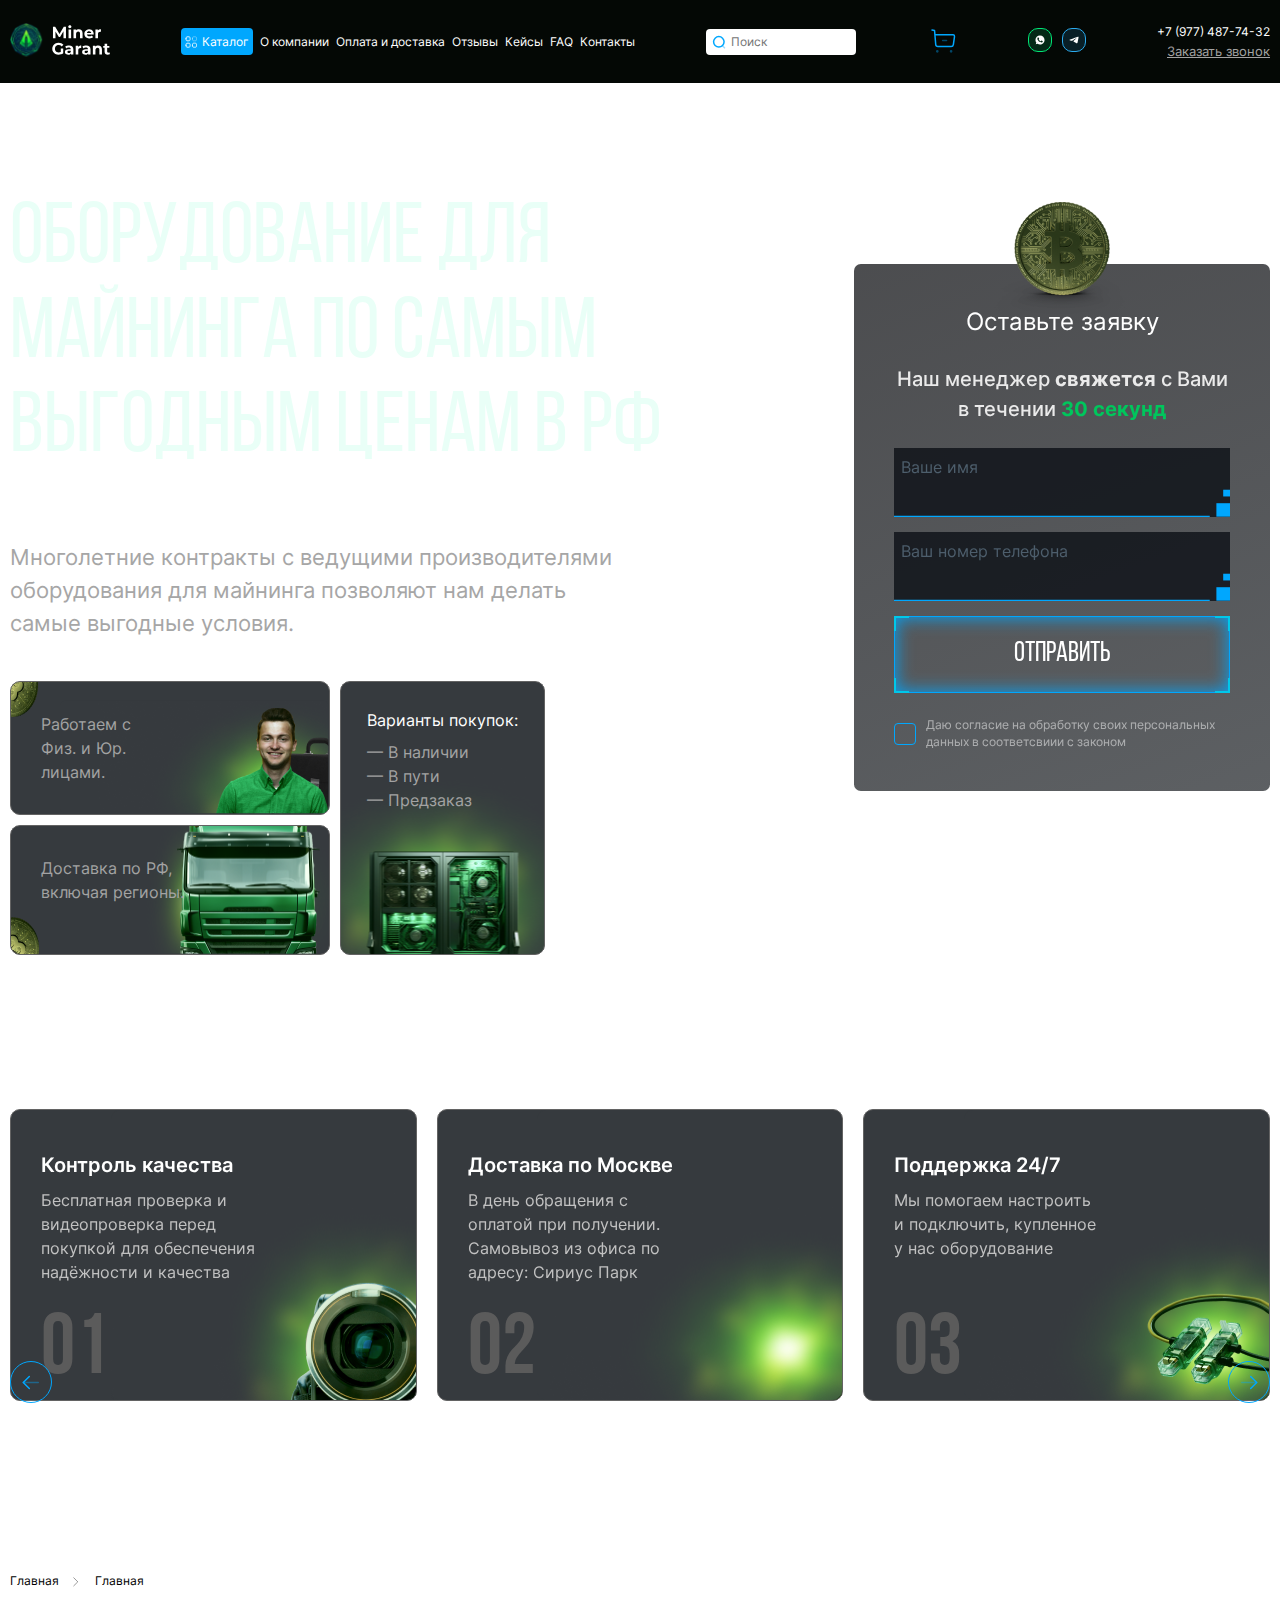
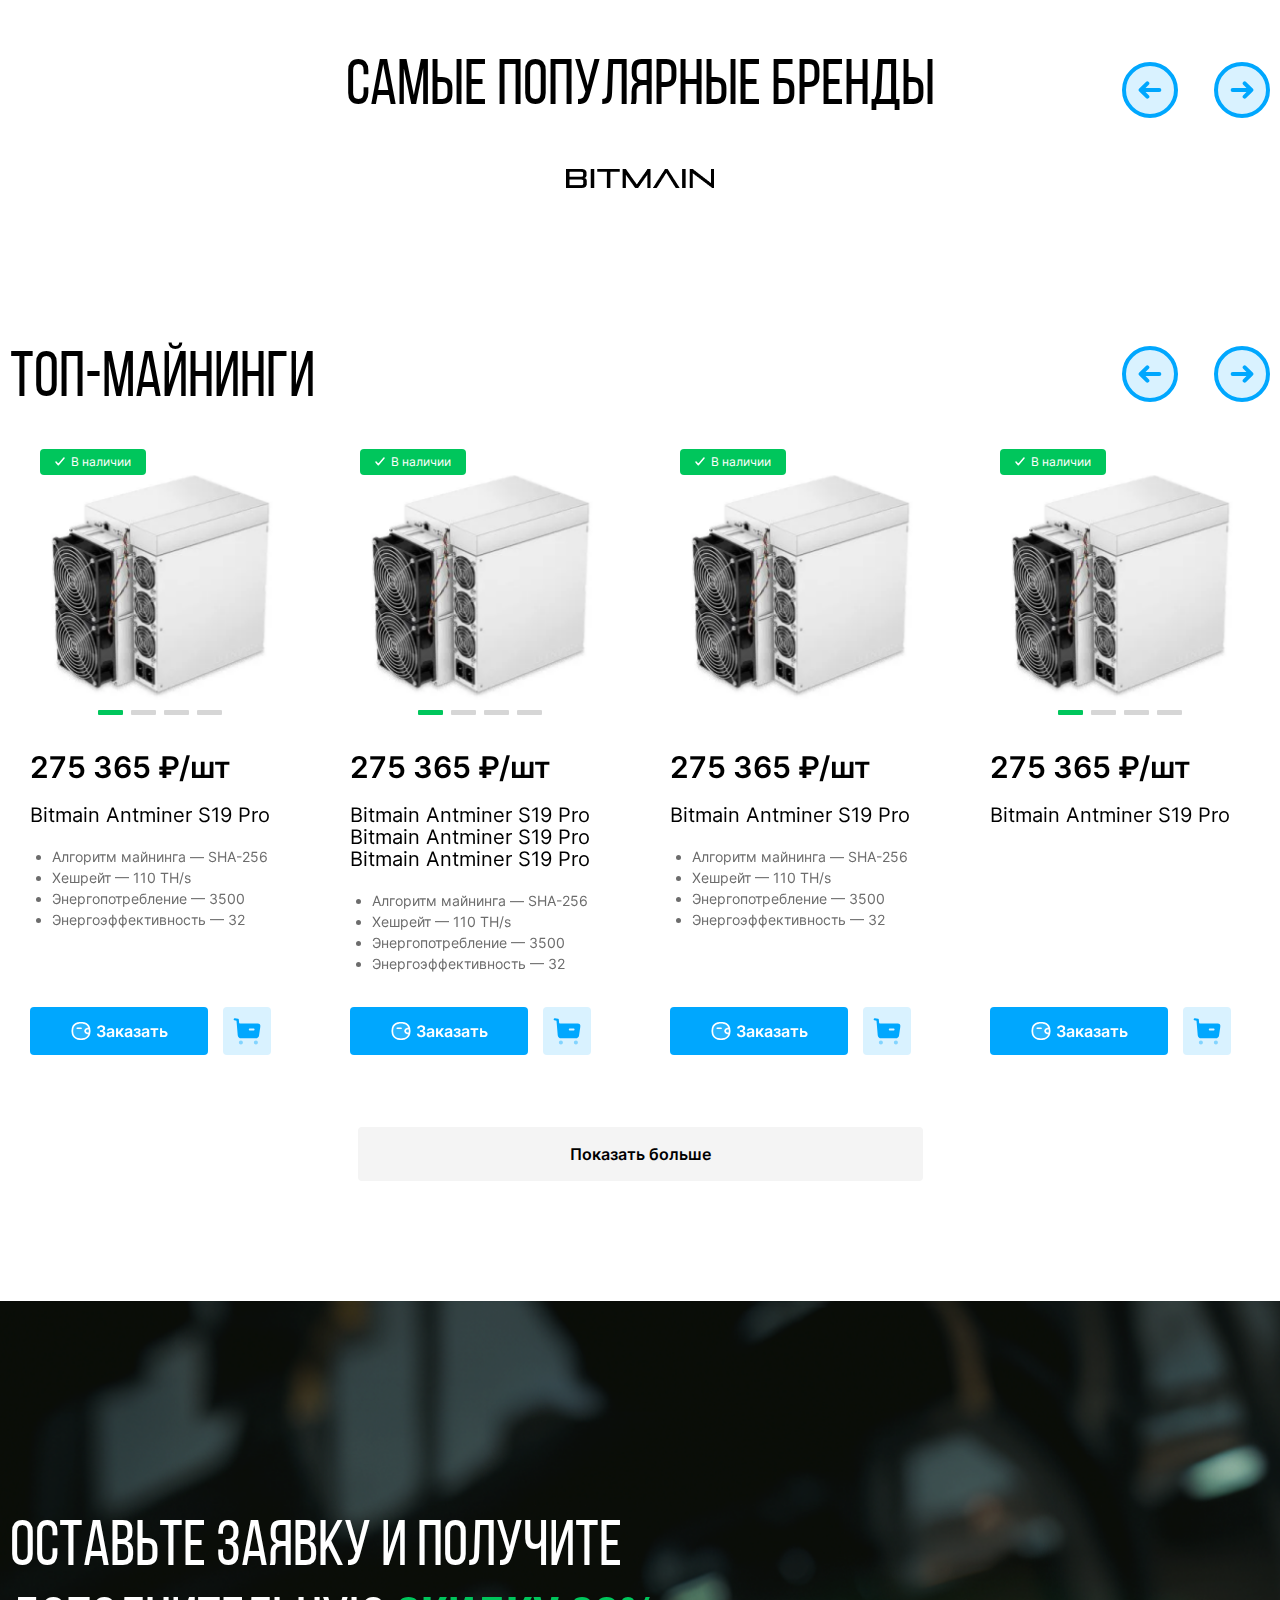
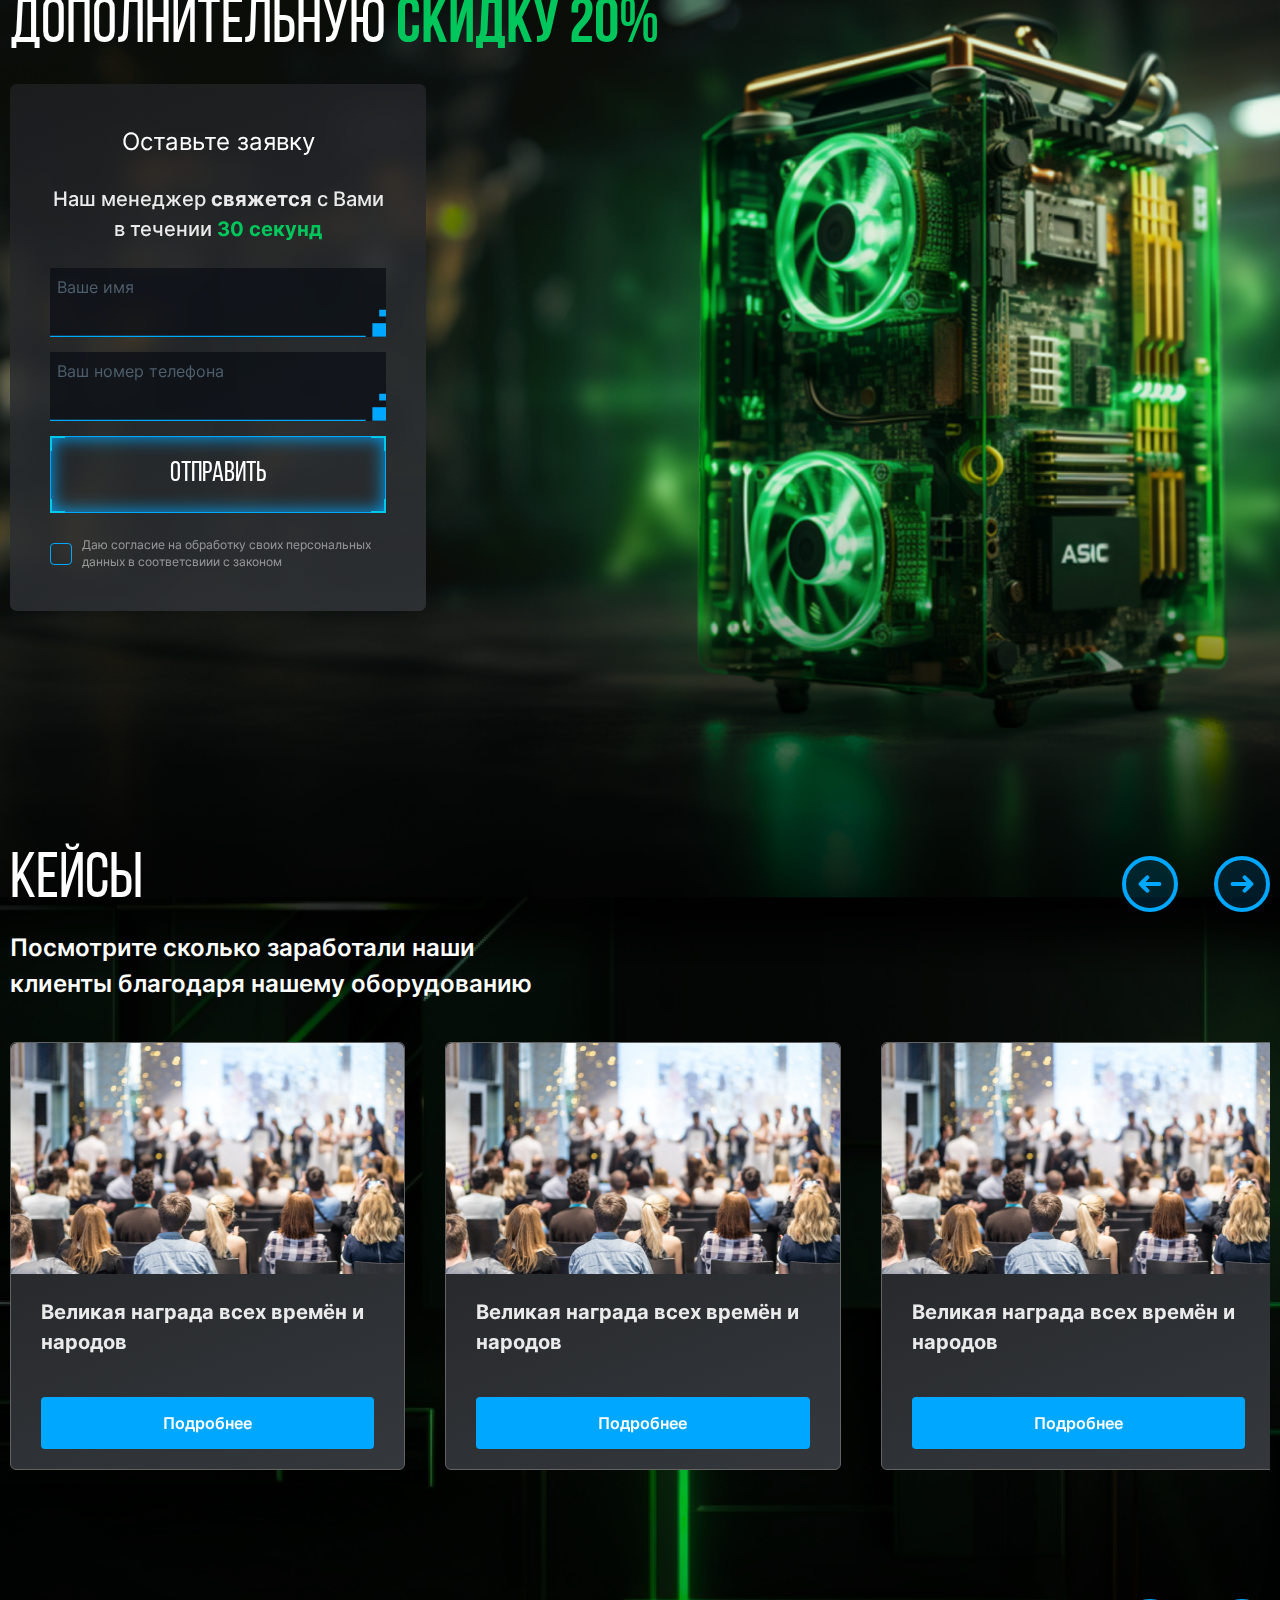
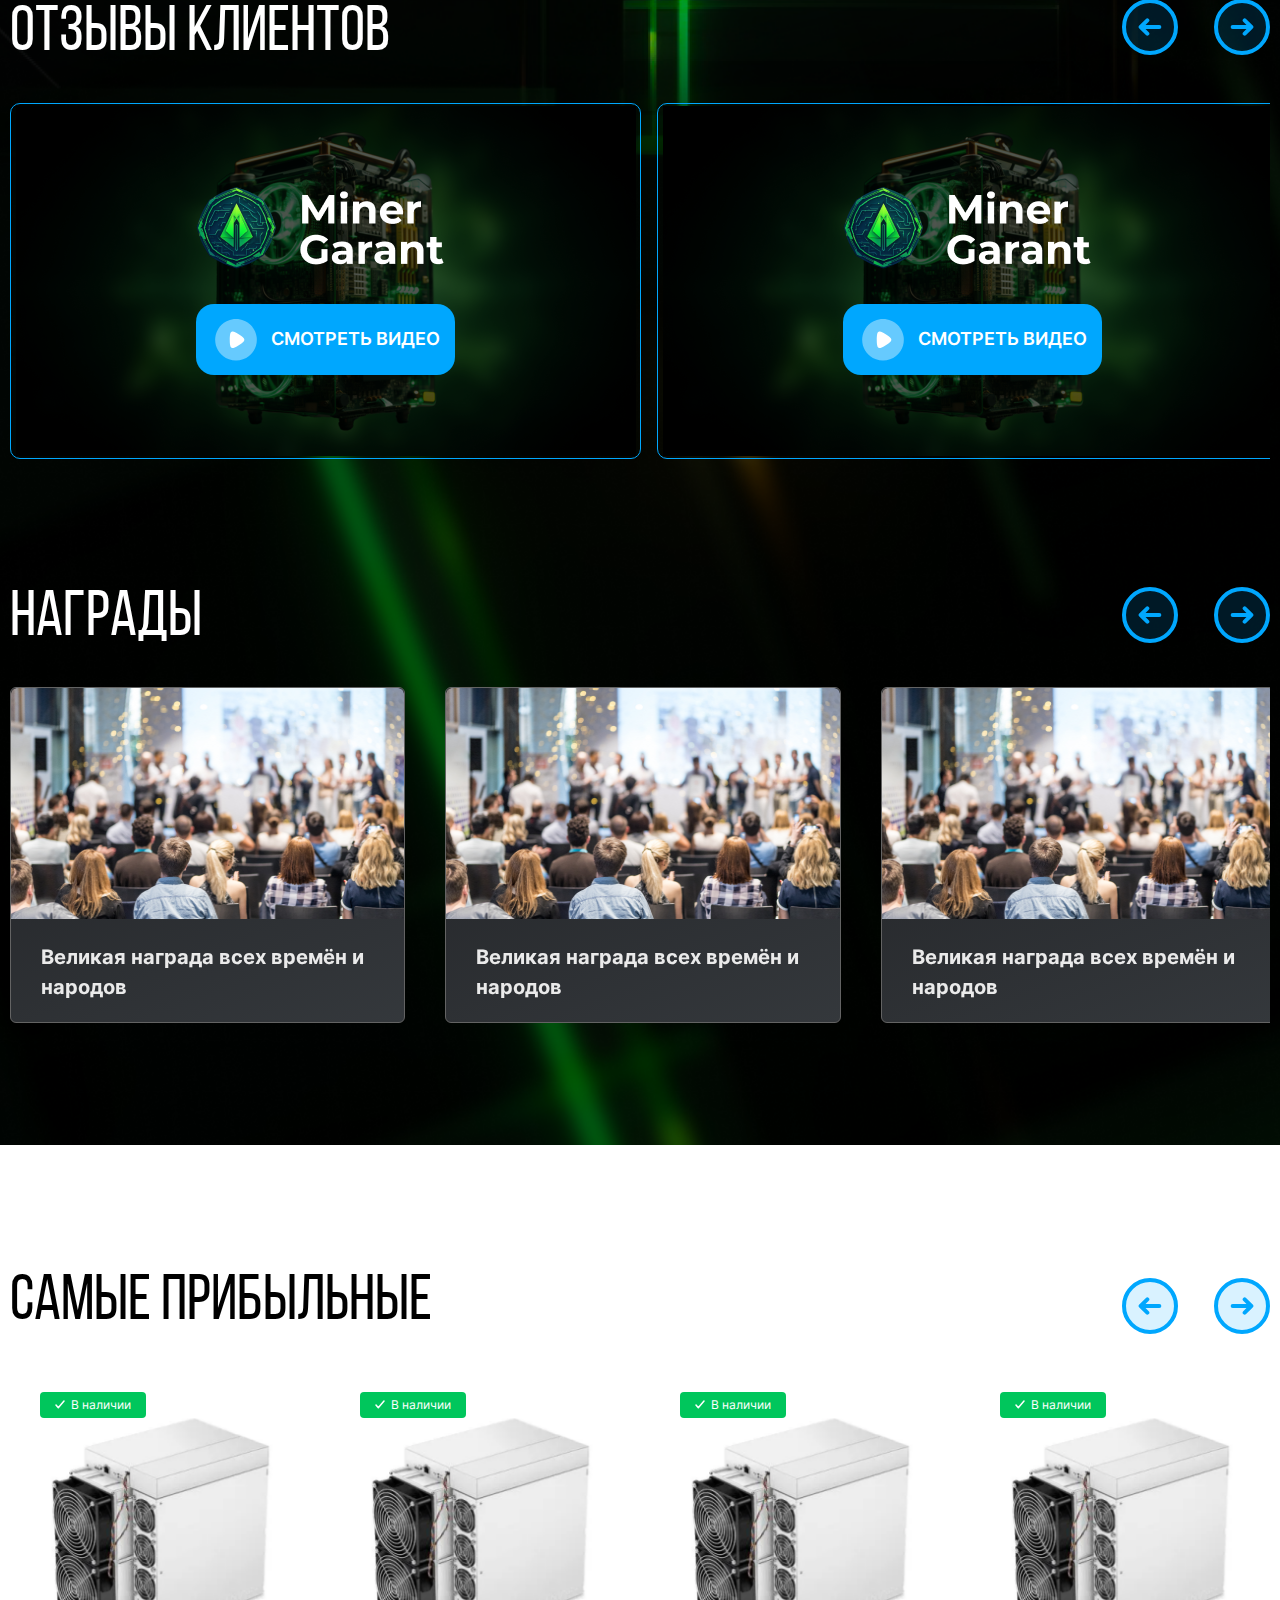
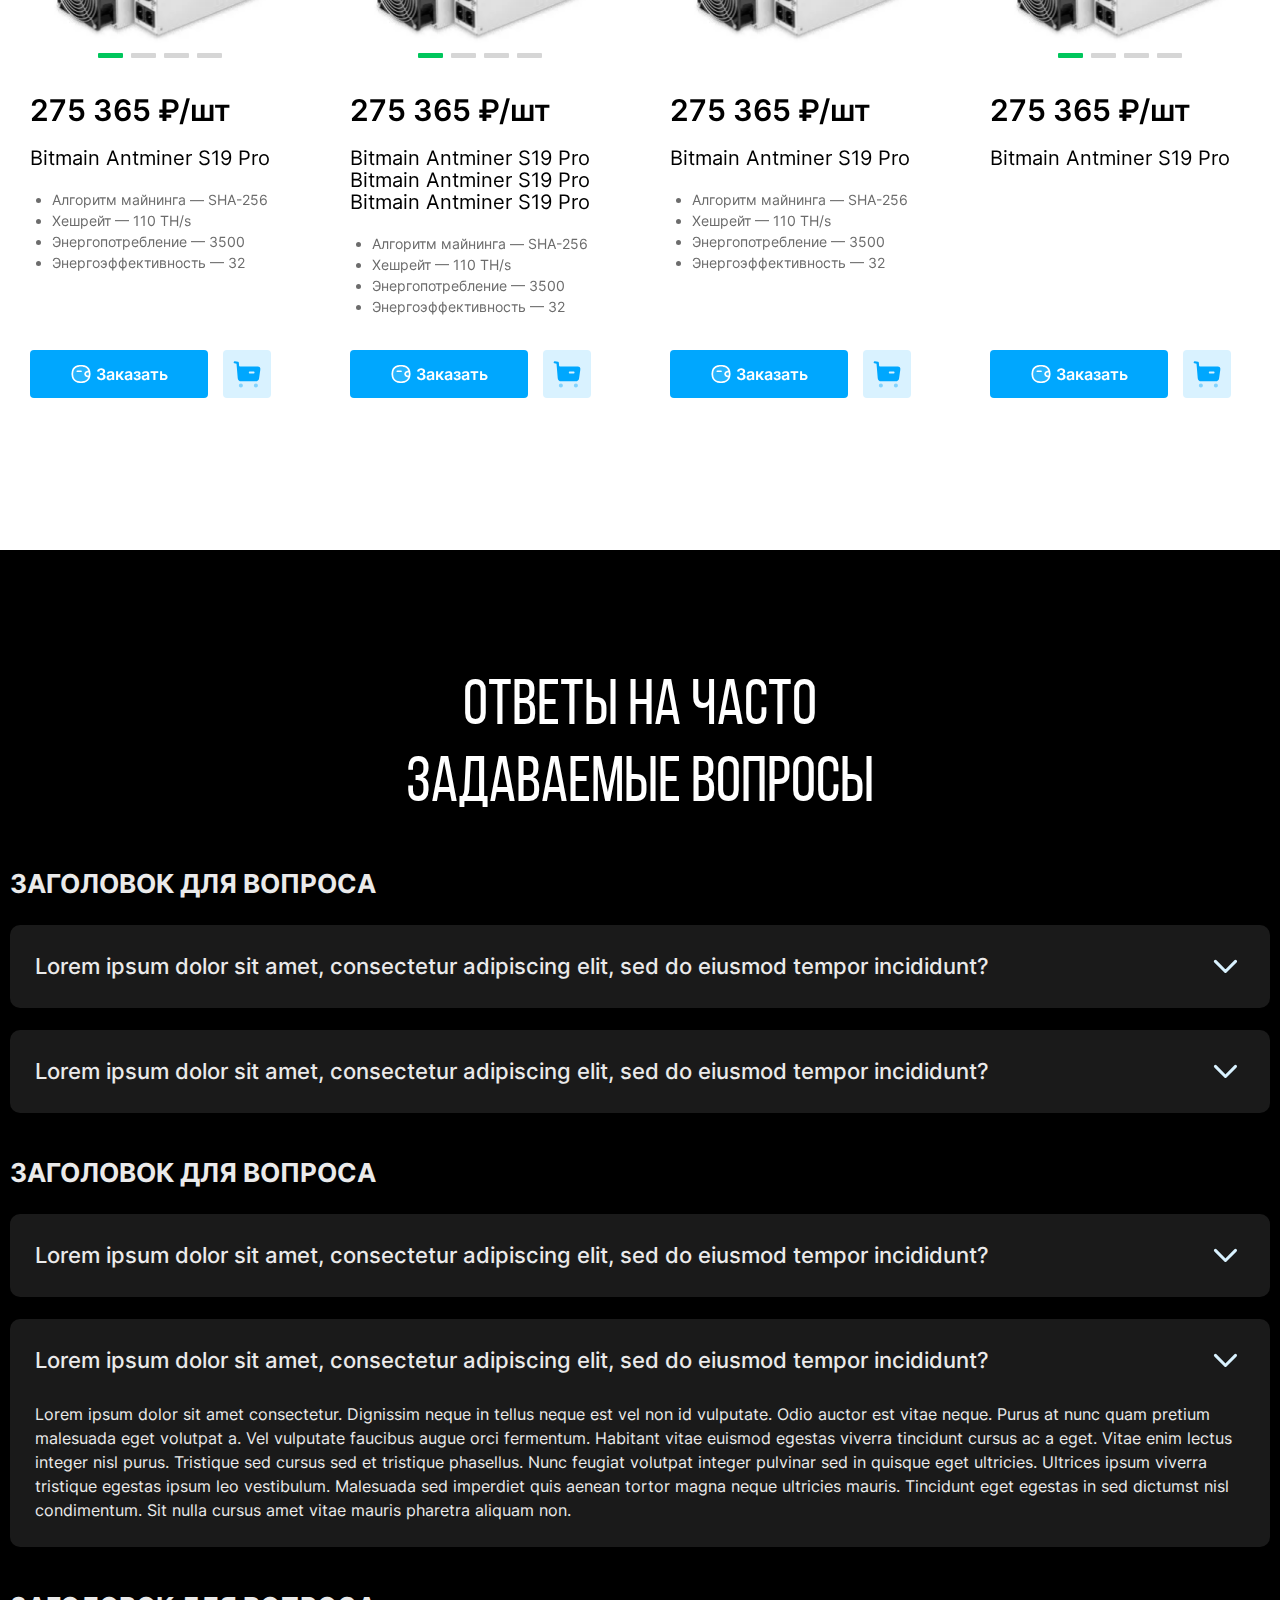
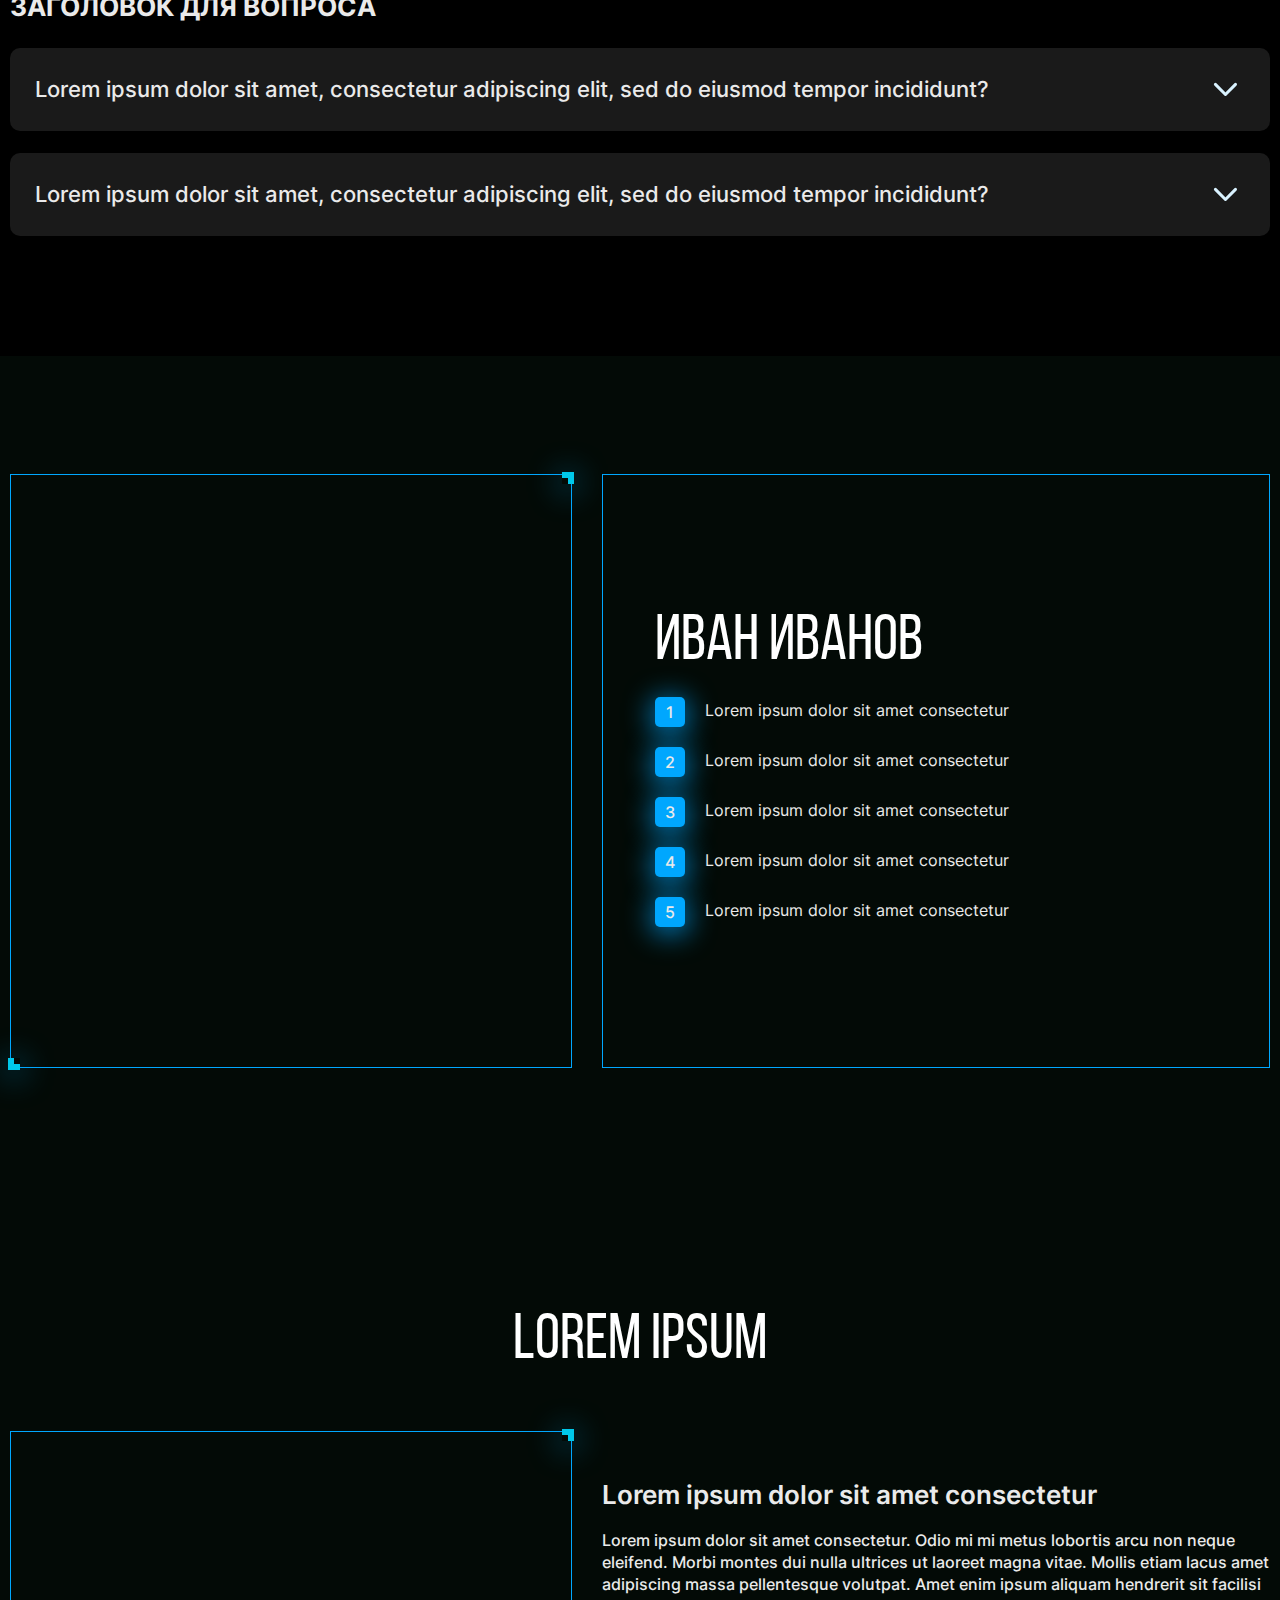
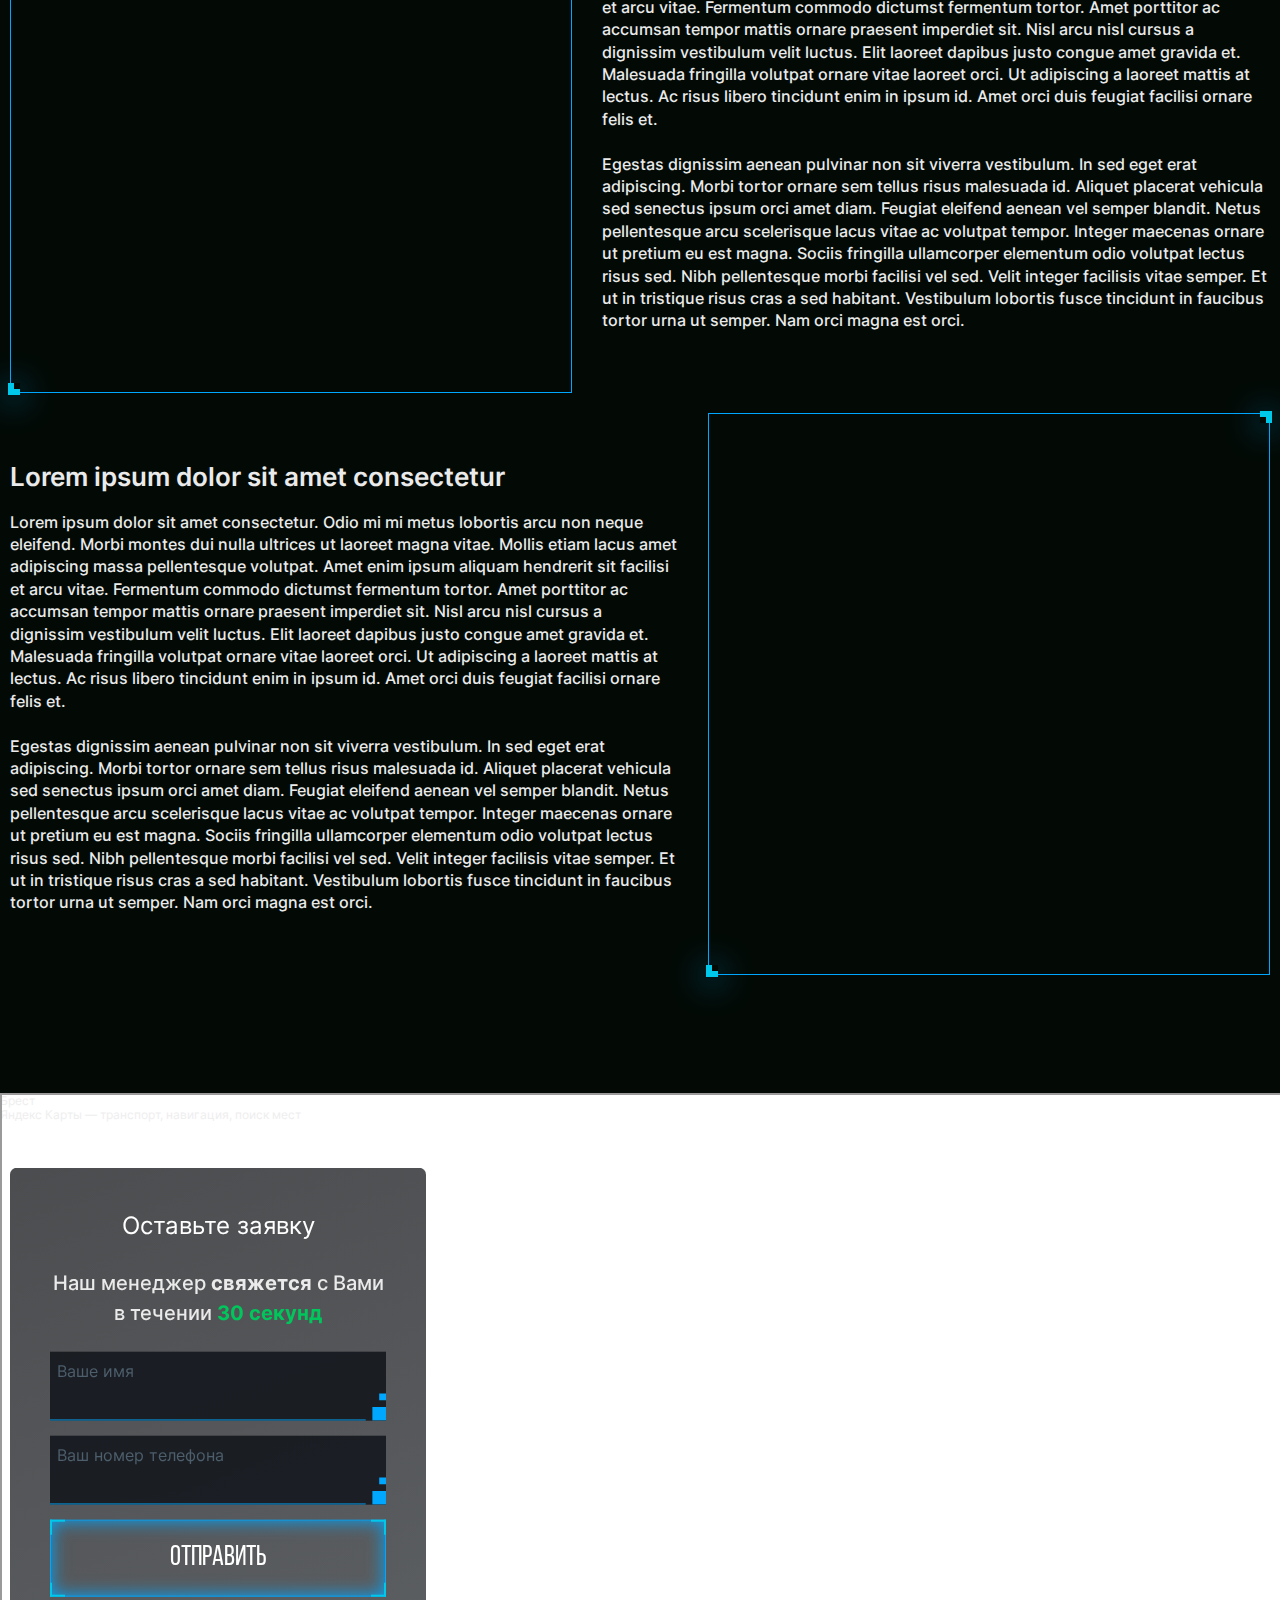
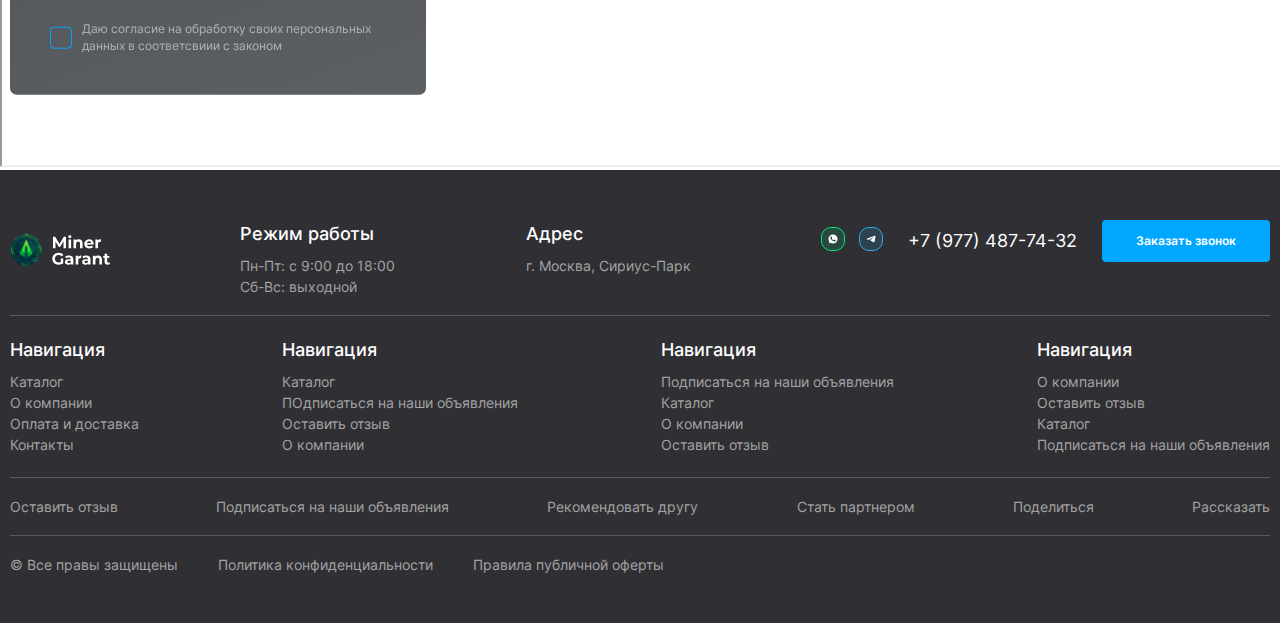
==== commit f8af5c5f: "Update index.html" ====
--- a/index.html
+++ b/index.html
@@ -183,12 +183,10 @@
         <ul class="menu-horizont">
             <li class="menu-horizont__item menu-horizont__item_blue parent">
 
-                   <!-- <span class="menu-horizont__open">
-						<img src="image/category.svg" loading="lazy" width="14" height="14" alt="">
-					 </span>-->
+
 					<span class="menu-horizont__link" >Каталог</span>
 
-
+<div >
                     <ul class="menu-horizont__child dropdown-menu child-level1">
                     <li class="dropdown-menu__item">
 
@@ -201,9 +199,7 @@
                     <li class="dropdown-menu__item parent">
 
                         <a class="dropdown-menu__link" href="/">  Категория 2</a>
-                       <!-- <span class="menu-horizont__open-level2">
-						<img src="image/arrow.svg" loading="lazy" width="16" height="16" alt="">
-					    </span>-->
+
                        <ul class="dropdown-menu child-level2">
                            <li class="dropdown-menu__item">
 
@@ -231,9 +227,7 @@
                                <a href="/" class="dropdown-menu__link">
                                    Подкатегория 4
                                </a>
-                              <!-- <span class="menu-horizont__open-level3">
-						<img src="image/arrow.svg" loading="lazy" width="16" height="16" alt="">
-					    </span>-->
+
 
 
                                <ul class="dropdown-menu child-level3">
@@ -305,7 +299,7 @@
                         </a>
                     </li>
                 </ul>
-
+</div>
 
             </li>
             <li class="menu-horizont__item">
@@ -415,13 +409,15 @@
                 <form action="/" class="form form-main">
                     <div class="form__group">
                         <label for="name" class="form__label form__label_grey">Ваше имя</label>
-                        <input type="text"  name="name" class="form__input form__input_white" value="Вячеслав">
+                        <input type="text"  name="name" class="form__input form__input_white" value="">
                     </div>
                     <div class="form__group">
                         <label for="phone"  class="form__label form__label_grey">Ваш номер телефона</label>
-                        <input type="text"  name="phone" class="form__input form__input_white" value="+7 (999) 123-34-67">
-                    </div>
+                        <input type="text"  name="phone" class="form__input form__input_white" value="">
+                    </div>
+                    <div class="form__input_border">
                     <button class="form__input form__input-main">Отправить</button>
+                    </div>
                     <div class="form__checkbox checkbox">
 
                         <input type="checkbox" class="checkbox__input" id="mainform-checkbox" value="yes">
@@ -517,34 +513,34 @@
         <div class="swiper  brand__swiper">
         <div class="brand__list swiper-wrapper">
             <div class="brand__item swiper-slide">
-<img src="assets/images/b1.png" alt="">
+<img src="assets/images/b1.png" alt="" width="148" height="19">
             </div>
             <div class="brand__item swiper-slide">
-                <img src="assets/images/b2.png" alt="">
+                <img src="assets/images/b2.png" alt="" width="163" height="40">
             </div>
             <div class="brand__item swiper-slide">
-                <img src="assets/images/b3.png" alt="">
+                <img src="assets/images/b3.png" alt="" width="196" height="48">
             </div>
             <div class="brand__item swiper-slide">
-                <img src="assets/images/b4.png" alt="">
+                <img src="assets/images/b4.png" alt="" width="110" height="34">
             </div>
             <div class="brand__item swiper-slide">
-                <img src="assets/images/b5.png" alt="">
+                <img src="assets/images/b5.png" alt="" width="143" height="19">
             </div>
             <div class="brand__item swiper-slide">
-                <img src="assets/images/b6.png" alt="">
+                <img src="assets/images/b6.png" alt="" width="170" height="40">
             </div>
             <div class="brand__item swiper-slide">
-                <img src="assets/images/b7.png" alt="">
+                <img src="assets/images/b7.png" alt="" width="125" height="35">
             </div>
             <div class="brand__item swiper-slide">
-                <img src="assets/images/b8.png" alt="">
+                <img src="assets/images/b8.png" alt="" width="178" height="19">
             </div>
             <div class="brand__item swiper-slide">
-                <img src="assets/images/b9.png" alt="">
+                <img src="assets/images/b9.png" alt="" width="145" height="43">
             </div>
             <div class="brand__item swiper-slide">
-                <img src="assets/images/b10.png" alt="">
+                <img src="assets/images/b10.png" alt="" width="136" height="59">
             </div>
         </div>
             <!-- If we need navigation buttons -->
@@ -561,28 +557,31 @@
         <div class="swiper maining__slider">
             <div class="swiper-wrapper maining__row">
                 <div class="swiper-slide maining__item">
+                    <a href="#">
                     <div class="maining__images swiper">
                         <div class="swiper-wrapper">
                             <div class="swiper-slide maining_image">
-                                <img src="assets/images/maining.png" alt>
+                                <img src="assets/images/maining.png" alt width="320" height="290">
 
                             </div>
                             <div class="swiper-slide maining_image">
-                                <img src="assets/images/maining.png" alt>
+                                <img src="assets/images/maining.png" alt width="320" height="290">
                             </div>
                             <div class="swiper-slide maining_image">
-                                <img src="assets/images/maining.png" alt>
+                                <img src="assets/images/maining.png" alt width="320" height="290">
                             </div>
                             <div class="swiper-slide maining_image">
-                                <img src="assets/images/maining.png" alt>
+                                <img src="assets/images/maining.png" alt width="320" height="290">
                             </div>
                         </div>
                         <div class="swiper-pagination maining__images_pagination"></div>
                         <div class="in-ctock">В наличии</div>
                     </div>
+                    </a>
                     <div class="maining__wrap">
                     <div class="maining__price">275 365 ₽/шт</div>
-                    <div class="maining__name">Bitmain Antminer S19 Pro</div>
+
+                        <div class="maining__name"><a href="" class="maining__name">Bitmain Antminer S19 Pro</a></div>
                      <ul class="maining__properties">
                          <li>Алгоритм майнинга — SHA-256</li>
                          <li>  Хешрейт — 110 TH/s</li>
@@ -596,79 +595,184 @@
                     </div>
                 </div>
                 <div class="swiper-slide maining__item">
-                    <div class="maining__images swiper">
-                        <div class="swiper-wrapper">
-                            <div class="swiper-slide maining_image">
-                                <img src="assets/images/maining.png" alt>
+                    <a href="#">
+                        <div class="maining__images swiper">
+                            <div class="swiper-wrapper">
+                                <div class="swiper-slide maining_image">
+                                    <img src="assets/images/maining.png" alt width="320" height="290">
+
+                                </div>
+                                <div class="swiper-slide maining_image">
+                                    <img src="assets/images/maining.png" alt width="320" height="290">
+                                </div>
+                                <div class="swiper-slide maining_image">
+                                    <img src="assets/images/maining.png" alt width="320" height="290">
+                                </div>
+                                <div class="swiper-slide maining_image">
+                                    <img src="assets/images/maining.png" alt width="320" height="290">
+                                </div>
                             </div>
-                            <div class="swiper-slide maining_image">
-                                <img src="assets/images/maining.png" alt>
+                            <div class="swiper-pagination maining__images_pagination"></div>
+                            <div class="in-ctock">В наличии</div>
+                        </div>
+                    </a>
+                    <div class="maining__wrap">
+                        <div class="maining__price">275 365 ₽/шт</div>
+
+                        <div class="maining__name"><a href="" class="maining__name">Bitmain Antminer S19 Pro Bitmain Antminer S19 Pro Bitmain Antminer S19 Pro</a></div>
+                        <ul class="maining__properties">
+                            <li>Алгоритм майнинга — SHA-256</li>
+                            <li>  Хешрейт — 110 TH/s</li>
+                            <li>  Энергопотребление — 3500</li>
+                            <li>  Энергоэффективность — 32</li>
+                        </ul>
+                        <div class="maining__buttons">
+                            <button class="maining__order" aria-label="Корзина" data-fancybox data-src="#modal-product"><img src="assets/images/order.svg" alt width="22" height="22">Заказать</button>
+                            <button class="maining__cart" aria-label="Корзина" data-fancybox data-src="#modal-product"></button>
+                        </div>
+                    </div>
+                </div>
+                <div class="swiper-slide maining__item">
+                    <a href="#">
+                        <div class="maining__images swiper">
+                            <div class="swiper-wrapper">
+                                <div class="swiper-slide maining_image">
+                                    <img src="assets/images/maining.png" alt width="320" height="290">
+
+                                </div>
+
                             </div>
-                            <div class="swiper-slide maining_image">
-                                <img src="assets/images/maining.png" alt>
+                            <div class="swiper-pagination maining__images_pagination"></div>
+                            <div class="in-ctock">В наличии</div>
+                        </div>
+                    </a>
+                    <div class="maining__wrap">
+                        <div class="maining__price">275 365 ₽/шт</div>
+
+                        <div class="maining__name"><a href="" class="maining__name">Bitmain Antminer S19 Pro</a></div>
+                        <ul class="maining__properties">
+                            <li>Алгоритм майнинга — SHA-256</li>
+                            <li>  Хешрейт — 110 TH/s</li>
+                            <li>  Энергопотребление — 3500</li>
+                            <li>  Энергоэффективность — 32</li>
+                        </ul>
+                        <div class="maining__buttons">
+                            <button class="maining__order" aria-label="Корзина" data-fancybox data-src="#modal-product"><img src="assets/images/order.svg" alt width="22" height="22">Заказать</button>
+                            <button class="maining__cart" aria-label="Корзина" data-fancybox data-src="#modal-product"></button>
+                        </div>
+                    </div>
+                </div>
+                <div class="swiper-slide maining__item">
+                    <a href="#">
+                        <div class="maining__images swiper">
+                            <div class="swiper-wrapper">
+                                <div class="swiper-slide maining_image">
+                                    <img src="assets/images/maining.png" alt width="320" height="290">
+
+                                </div>
+                                <div class="swiper-slide maining_image">
+                                    <img src="assets/images/maining.png" alt width="320" height="290">
+                                </div>
+                                <div class="swiper-slide maining_image">
+                                    <img src="assets/images/maining.png" alt width="320" height="290">
+                                </div>
+                                <div class="swiper-slide maining_image">
+                                    <img src="assets/images/maining.png" alt width="320" height="290">
+                                </div>
                             </div>
-                            <div class="swiper-slide maining_image">
-                                <img src="assets/images/maining.png" alt>
+                            <div class="swiper-pagination maining__images_pagination"></div>
+                            <div class="in-ctock">В наличии</div>
+                        </div>
+                    </a>
+                    <div class="maining__wrap">
+                        <div class="maining__price">275 365 ₽/шт</div>
+
+                        <div class="maining__name"><a href="" class="maining__name">Bitmain Antminer S19 Pro</a></div>
+
+                        <div class="maining__buttons">
+                            <button class="maining__order" aria-label="Корзина" data-fancybox data-src="#modal-product"><img src="assets/images/order.svg" alt width="22" height="22">Заказать</button>
+                            <button class="maining__cart" aria-label="Корзина" data-fancybox data-src="#modal-product"></button>
+                        </div>
+                    </div>
+                </div>
+                <div class="swiper-slide maining__item">
+                    <a href="#">
+                        <div class="maining__images swiper">
+                            <div class="swiper-wrapper">
+                                <div class="swiper-slide maining_image">
+                                    <img src="assets/images/maining.png" alt width="320" height="290">
+
+                                </div>
+                                <div class="swiper-slide maining_image">
+                                    <img src="assets/images/maining.png" alt width="320" height="290">
+                                </div>
+                                <div class="swiper-slide maining_image">
+                                    <img src="assets/images/maining.png" alt width="320" height="290">
+                                </div>
+                                <div class="swiper-slide maining_image">
+                                    <img src="assets/images/maining.png" alt width="320" height="290">
+                                </div>
                             </div>
-                        </div>
-                        <div class="swiper-pagination maining__images_pagination"></div>
+                            <div class="swiper-pagination maining__images_pagination"></div>
+                            <div class="in-ctock">В наличии</div>
+                        </div>
+                    </a>
+                    <div class="maining__wrap">
+                        <div class="maining__price">275 365 000 000 ₽/шт</div>
+
+                        <div class="maining__name"><a href="" class="maining__name">Bitmain Antminer S19 Pro</a></div>
+                        <ul class="maining__properties">
+                            <li>Алгоритм майнинга — SHA-256</li>
+                            <li>  Хешрейт — 110 TH/s</li>
+                            <li>  Энергопотребление — 3500</li>
+                            <li>  Энергоэффективность — 32</li>
+                        </ul>
+                        <div class="maining__buttons">
+                            <button class="maining__order" aria-label="Корзина" data-fancybox data-src="#modal-product"><img src="assets/images/order.svg" alt width="22" height="22">Заказать</button>
+                            <button class="maining__cart" aria-label="Корзина" data-fancybox data-src="#modal-product"></button>
+                        </div>
                     </div>
                 </div>
                 <div class="swiper-slide maining__item">
-                    <div class="maining__images swiper">
-                        <div class="swiper-wrapper">
-                            <div class="swiper-slide maining_image">
-                                <img src="assets/images/maining.png" alt>
+                    <a href="#">
+                        <div class="maining__images swiper">
+                            <div class="swiper-wrapper">
+                                <div class="swiper-slide maining_image">
+                                    <img src="assets/images/maining.png" alt width="320" height="290">
+
+                                </div>
+                                <div class="swiper-slide maining_image">
+                                    <img src="assets/images/maining.png" alt width="320" height="290">
+                                </div>
+                                <div class="swiper-slide maining_image">
+                                    <img src="assets/images/maining.png" alt width="320" height="290">
+                                </div>
+                                <div class="swiper-slide maining_image">
+                                    <img src="assets/images/maining.png" alt width="320" height="290">
+                                </div>
                             </div>
-                            <div class="swiper-slide maining_image">
-                                <img src="assets/images/maining.png" alt>
-                            </div>
-                            <div class="swiper-slide maining_image">
-                                <img src="assets/images/maining.png" alt>
-                            </div>
-                            <div class="swiper-slide maining_image">
-                                <img src="assets/images/maining.png" alt>
-                            </div>
-                        </div>
-                        <div class="swiper-pagination maining__images_pagination"></div>
-                    </div>
-                </div>
-                <div class="swiper-slide maining__item">
-                    <div class="maining__images swiper">
-                        <div class="swiper-wrapper">
-                            <div class="swiper-slide maining_image">
-                                <img src="assets/images/maining.png" alt>
-                            </div>
-                            <div class="swiper-slide maining_image">
-                                <img src="assets/images/maining.png" alt>
-                            </div>
-                            <div class="swiper-slide maining_image">
-                                <img src="assets/images/maining.png" alt>
-                            </div>
-                            <div class="swiper-slide maining_image">
-                                <img src="assets/images/maining.png" alt>
-                            </div>
-                        </div>
-                        <div class="swiper-pagination maining__images_pagination"></div>
-                    </div>
-                </div>
-                <div class="swiper-slide maining__item">
-                    <div class="maining__images swiper">
-                        <div class="swiper-wrapper">
-                            <div class="swiper-slide maining_image">
-                                <img src="assets/images/maining.png" alt>
-                            </div>
-                            <div class="swiper-slide maining_image">
-                                <img src="assets/images/maining.png" alt>
-                            </div>
-                            <div class="swiper-slide maining_image">
-                                <img src="assets/images/maining.png" alt>
-                            </div>
-                            <div class="swiper-slide maining_image">
-                                <img src="assets/images/maining.png" alt>
-                            </div>
-                        </div>
-                        <div class="swiper-pagination maining__images_pagination"></div>
+                            <div class="swiper-pagination maining__images_pagination"></div>
+                            <div class="in-ctock">В наличии</div>
+                        </div>
+                    </a>
+                    <div class="maining__wrap">
+                        <div class="maining__price">275 365 ₽/шт</div>
+
+                        <div class="maining__name"><a href="" class="maining__name">Bitmain Antminer S19 Pro</a></div>
+                        <ul class="maining__properties">
+                            <li>Алгоритм майнинга — SHA-256</li>
+                            <li>  Хешрейт — 110 TH/s</li>
+                            <li>  Энергопотребление — 3500</li>
+                            <li>  Энергоэффективность — 32</li>
+                            <li>Алгоритм майнинга — SHA-256</li>
+                            <li>  Хешрейт — 110 TH/s</li>
+                            <li>Алгоритм майнинга — SHA-256</li>
+
+                        </ul>
+                        <div class="maining__buttons">
+                            <button class="maining__order" aria-label="Корзина" data-fancybox data-src="#modal-product"><img src="assets/images/order.svg" alt width="22" height="22">Заказать</button>
+                            <button class="maining__cart" aria-label="Корзина" data-fancybox data-src="#modal-product"></button>
+                        </div>
                     </div>
                 </div>
             </div>
@@ -694,17 +798,19 @@
         <form action="/" class="form form-main">
             <div class="form__group">
                 <label for="name" class="form__label form__label_grey">Ваше имя</label>
-                <input type="text"  name="name" class="form__input form__input_white" value="Вячеслав">
+                <input type="text"  name="name" class="form__input form__input_white" value="">
             </div>
             <div class="form__group">
                 <label for="phone"  class="form__label form__label_grey">Ваш номер телефона</label>
-                <input type="text"  name="phone" class="form__input form__input_white" value="+7 (999) 123-34-67">
-            </div>
-            <button class="form__input form__input-main">Отправить</button>
+                <input type="text"  name="phone" class="form__input form__input_white" value="">
+            </div>
+            <div class="form__input_border">
+                <button class="form__input form__input-main">Отправить</button>
+            </div>
             <div class="form__checkbox checkbox">
 
-                <input type="checkbox" class="checkbox__input" id="checkbox" value="yes">
-                <label for="checkbox">Даю согласие на обработку своих персональных данных в соответсвиии с законом</label>
+                <input type="checkbox" class="checkbox__input" id="mainform-checkbox" value="yes">
+                <label for="mainform-checkbox">Даю согласие на обработку своих персональных данных в соответсвиии с законом</label>
 
             </div>
         </form>
@@ -719,8 +825,8 @@
         <div class="swiper case-slider case-slider_slider">
             <div class="swiper-wrapper">
                 <div class="swiper-slide case-slider__slide">
-                    <div class="case-slider__image"><img src="assets/images/case1.png" alt width="400" height="231"> </div>
-                    <div class="case-slider__name">Великая награда всех времён и народов</div>
+                    <div class="case-slider__image"><a href=""><img src="assets/images/case1.png" alt width="400" height="231"></a> </div>
+                    <div ><a href="" class="case-slider__name">Великая награда всех времён и народов</a></div>
                     <div class="case-slider__link">
                         <a href="#">Подробнее</a>
                     </div>
@@ -840,28 +946,31 @@
         <div class="swiper maining__slider maining__slider_most-profitable">
             <div class="swiper-wrapper maining__row">
                 <div class="swiper-slide maining__item">
-                    <div class="maining__images swiper">
-                        <div class="swiper-wrapper">
-                            <div class="swiper-slide maining_image">
-                                <img src="assets/images/maining.png" alt>
-
+                    <a href="#">
+                        <div class="maining__images swiper">
+                            <div class="swiper-wrapper">
+                                <div class="swiper-slide maining_image">
+                                    <img src="assets/images/maining.png" alt width="320" height="290">
+
+                                </div>
+                                <div class="swiper-slide maining_image">
+                                    <img src="assets/images/maining.png" alt width="320" height="290">
+                                </div>
+                                <div class="swiper-slide maining_image">
+                                    <img src="assets/images/maining.png" alt width="320" height="290">
+                                </div>
+                                <div class="swiper-slide maining_image">
+                                    <img src="assets/images/maining.png" alt width="320" height="290">
+                                </div>
                             </div>
-                            <div class="swiper-slide maining_image">
-                                <img src="assets/images/maining.png" alt>
-                            </div>
-                            <div class="swiper-slide maining_image">
-                                <img src="assets/images/maining.png" alt>
-                            </div>
-                            <div class="swiper-slide maining_image">
-                                <img src="assets/images/maining.png" alt>
-                            </div>
-                        </div>
-                        <div class="swiper-pagination maining__images_pagination"></div>
-                        <div class="in-ctock">В наличии</div>
-                    </div>
+                            <div class="swiper-pagination maining__images_pagination"></div>
+                            <div class="in-ctock">В наличии</div>
+                        </div>
+                    </a>
                     <div class="maining__wrap">
                         <div class="maining__price">275 365 ₽/шт</div>
-                        <div class="maining__name">Bitmain Antminer S19 Pro</div>
+
+                        <div class="maining__name"><a href="" class="maining__name">Bitmain Antminer S19 Pro</a></div>
                         <ul class="maining__properties">
                             <li>Алгоритм майнинга — SHA-256</li>
                             <li>  Хешрейт — 110 TH/s</li>
@@ -869,85 +978,190 @@
                             <li>  Энергоэффективность — 32</li>
                         </ul>
                         <div class="maining__buttons">
-                            <button class="maining__order" aria-label="Корзина" data-fancybox data-src="#modal-product"><img src="assets/images/order.svg" alt="" width="22" height="22">Заказать</button>
+                            <button class="maining__order" aria-label="Корзина" data-fancybox data-src="#modal-product"><img src="assets/images/order.svg" alt width="22" height="22">Заказать</button>
                             <button class="maining__cart" aria-label="Корзина" data-fancybox data-src="#modal-product"></button>
                         </div>
                     </div>
                 </div>
                 <div class="swiper-slide maining__item">
-                    <div class="maining__images swiper">
-                        <div class="swiper-wrapper">
-                            <div class="swiper-slide maining_image">
-                                <img src="assets/images/maining.png" alt>
+                    <a href="#">
+                        <div class="maining__images swiper">
+                            <div class="swiper-wrapper">
+                                <div class="swiper-slide maining_image">
+                                    <img src="assets/images/maining.png" alt width="320" height="290">
+
+                                </div>
+                                <div class="swiper-slide maining_image">
+                                    <img src="assets/images/maining.png" alt width="320" height="290">
+                                </div>
+                                <div class="swiper-slide maining_image">
+                                    <img src="assets/images/maining.png" alt width="320" height="290">
+                                </div>
+                                <div class="swiper-slide maining_image">
+                                    <img src="assets/images/maining.png" alt width="320" height="290">
+                                </div>
                             </div>
-                            <div class="swiper-slide maining_image">
-                                <img src="assets/images/maining.png" alt>
+                            <div class="swiper-pagination maining__images_pagination"></div>
+                            <div class="in-ctock">В наличии</div>
+                        </div>
+                    </a>
+                    <div class="maining__wrap">
+                        <div class="maining__price">275 365 ₽/шт</div>
+
+                        <div class="maining__name"><a href="" class="maining__name">Bitmain Antminer S19 Pro Bitmain Antminer S19 Pro Bitmain Antminer S19 Pro</a></div>
+                        <ul class="maining__properties">
+                            <li>Алгоритм майнинга — SHA-256</li>
+                            <li>  Хешрейт — 110 TH/s</li>
+                            <li>  Энергопотребление — 3500</li>
+                            <li>  Энергоэффективность — 32</li>
+                        </ul>
+                        <div class="maining__buttons">
+                            <button class="maining__order" aria-label="Корзина" data-fancybox data-src="#modal-product"><img src="assets/images/order.svg" alt width="22" height="22">Заказать</button>
+                            <button class="maining__cart" aria-label="Корзина" data-fancybox data-src="#modal-product"></button>
+                        </div>
+                    </div>
+                </div>
+                <div class="swiper-slide maining__item">
+                    <a href="#">
+                        <div class="maining__images swiper">
+                            <div class="swiper-wrapper">
+                                <div class="swiper-slide maining_image">
+                                    <img src="assets/images/maining.png" alt width="320" height="290">
+
+                                </div>
+
                             </div>
-                            <div class="swiper-slide maining_image">
-                                <img src="assets/images/maining.png" alt>
+                            <div class="swiper-pagination maining__images_pagination"></div>
+                            <div class="in-ctock">В наличии</div>
+                        </div>
+                    </a>
+                    <div class="maining__wrap">
+                        <div class="maining__price">275 365 ₽/шт</div>
+
+                        <div class="maining__name"><a href="" class="maining__name">Bitmain Antminer S19 Pro</a></div>
+                        <ul class="maining__properties">
+                            <li>Алгоритм майнинга — SHA-256</li>
+                            <li>  Хешрейт — 110 TH/s</li>
+                            <li>  Энергопотребление — 3500</li>
+                            <li>  Энергоэффективность — 32</li>
+                        </ul>
+                        <div class="maining__buttons">
+                            <button class="maining__order" aria-label="Корзина" data-fancybox data-src="#modal-product"><img src="assets/images/order.svg" alt width="22" height="22">Заказать</button>
+                            <button class="maining__cart" aria-label="Корзина" data-fancybox data-src="#modal-product"></button>
+                        </div>
+                    </div>
+                </div>
+                <div class="swiper-slide maining__item">
+                    <a href="#">
+                        <div class="maining__images swiper">
+                            <div class="swiper-wrapper">
+                                <div class="swiper-slide maining_image">
+                                    <img src="assets/images/maining.png" alt width="320" height="290">
+
+                                </div>
+                                <div class="swiper-slide maining_image">
+                                    <img src="assets/images/maining.png" alt width="320" height="290">
+                                </div>
+                                <div class="swiper-slide maining_image">
+                                    <img src="assets/images/maining.png" alt width="320" height="290">
+                                </div>
+                                <div class="swiper-slide maining_image">
+                                    <img src="assets/images/maining.png" alt width="320" height="290">
+                                </div>
                             </div>
-                            <div class="swiper-slide maining_image">
-                                <img src="assets/images/maining.png" alt>
+                            <div class="swiper-pagination maining__images_pagination"></div>
+                            <div class="in-ctock">В наличии</div>
+                        </div>
+                    </a>
+                    <div class="maining__wrap">
+                        <div class="maining__price">275 365 ₽/шт</div>
+
+                        <div class="maining__name"><a href="" class="maining__name">Bitmain Antminer S19 Pro</a></div>
+
+                        <div class="maining__buttons">
+                            <button class="maining__order" aria-label="Корзина" data-fancybox data-src="#modal-product"><img src="assets/images/order.svg" alt width="22" height="22">Заказать</button>
+                            <button class="maining__cart" aria-label="Корзина" data-fancybox data-src="#modal-product"></button>
+                        </div>
+                    </div>
+                </div>
+                <div class="swiper-slide maining__item">
+                    <a href="#">
+                        <div class="maining__images swiper">
+                            <div class="swiper-wrapper">
+                                <div class="swiper-slide maining_image">
+                                    <img src="assets/images/maining.png" alt width="320" height="290">
+
+                                </div>
+                                <div class="swiper-slide maining_image">
+                                    <img src="assets/images/maining.png" alt width="320" height="290">
+                                </div>
+                                <div class="swiper-slide maining_image">
+                                    <img src="assets/images/maining.png" alt width="320" height="290">
+                                </div>
+                                <div class="swiper-slide maining_image">
+                                    <img src="assets/images/maining.png" alt width="320" height="290">
+                                </div>
                             </div>
-                        </div>
-                        <div class="swiper-pagination maining__images_pagination"></div>
+                            <div class="swiper-pagination maining__images_pagination"></div>
+                            <div class="in-ctock">В наличии</div>
+                        </div>
+                    </a>
+                    <div class="maining__wrap">
+                        <div class="maining__price">275 365 000 000 ₽/шт</div>
+
+                        <div class="maining__name"><a href="" class="maining__name">Bitmain Antminer S19 Pro</a></div>
+                        <ul class="maining__properties">
+                            <li>Алгоритм майнинга — SHA-256</li>
+                            <li>  Хешрейт — 110 TH/s</li>
+                            <li>  Энергопотребление — 3500</li>
+                            <li>  Энергоэффективность — 32</li>
+                        </ul>
+                        <div class="maining__buttons">
+                            <button class="maining__order" aria-label="Корзина" data-fancybox data-src="#modal-product"><img src="assets/images/order.svg" alt width="22" height="22">Заказать</button>
+                            <button class="maining__cart" aria-label="Корзина" data-fancybox data-src="#modal-product"></button>
+                        </div>
                     </div>
                 </div>
                 <div class="swiper-slide maining__item">
-                    <div class="maining__images swiper">
-                        <div class="swiper-wrapper">
-                            <div class="swiper-slide maining_image">
-                                <img src="assets/images/maining.png" alt>
+                    <a href="#">
+                        <div class="maining__images swiper">
+                            <div class="swiper-wrapper">
+                                <div class="swiper-slide maining_image">
+                                    <img src="assets/images/maining.png" alt width="320" height="290">
+
+                                </div>
+                                <div class="swiper-slide maining_image">
+                                    <img src="assets/images/maining.png" alt width="320" height="290">
+                                </div>
+                                <div class="swiper-slide maining_image">
+                                    <img src="assets/images/maining.png" alt width="320" height="290">
+                                </div>
+                                <div class="swiper-slide maining_image">
+                                    <img src="assets/images/maining.png" alt width="320" height="290">
+                                </div>
                             </div>
-                            <div class="swiper-slide maining_image">
-                                <img src="assets/images/maining.png" alt>
-                            </div>
-                            <div class="swiper-slide maining_image">
-                                <img src="assets/images/maining.png" alt>
-                            </div>
-                            <div class="swiper-slide maining_image">
-                                <img src="assets/images/maining.png" alt>
-                            </div>
-                        </div>
-                        <div class="swiper-pagination maining__images_pagination"></div>
-                    </div>
-                </div>
-                <div class="swiper-slide maining__item">
-                    <div class="maining__images swiper">
-                        <div class="swiper-wrapper">
-                            <div class="swiper-slide maining_image">
-                                <img src="assets/images/maining.png" alt>
-                            </div>
-                            <div class="swiper-slide maining_image">
-                                <img src="assets/images/maining.png" alt>
-                            </div>
-                            <div class="swiper-slide maining_image">
-                                <img src="assets/images/maining.png" alt>
-                            </div>
-                            <div class="swiper-slide maining_image">
-                                <img src="assets/images/maining.png" alt>
-                            </div>
-                        </div>
-                        <div class="swiper-pagination maining__images_pagination"></div>
-                    </div>
-                </div>
-                <div class="swiper-slide maining__item">
-                    <div class="maining__images swiper">
-                        <div class="swiper-wrapper">
-                            <div class="swiper-slide maining_image">
-                                <img src="assets/images/maining.png" alt>
-                            </div>
-                            <div class="swiper-slide maining_image">
-                                <img src="assets/images/maining.png" alt>
-                            </div>
-                            <div class="swiper-slide maining_image">
-                                <img src="assets/images/maining.png" alt>
-                            </div>
-                            <div class="swiper-slide maining_image">
-                                <img src="assets/images/maining.png" alt>
-                            </div>
-                        </div>
-                        <div class="swiper-pagination maining__images_pagination"></div>
+                            <div class="swiper-pagination maining__images_pagination"></div>
+                            <div class="in-ctock">В наличии</div>
+                        </div>
+                    </a>
+                    <div class="maining__wrap">
+                        <div class="maining__price">275 365 ₽/шт</div>
+
+                        <div class="maining__name"><a href="" class="maining__name">Bitmain Antminer S19 Pro</a></div>
+                        <ul class="maining__properties">
+                            <li>Алгоритм майнинга — SHA-256</li>
+                            <li>  Хешрейт — 110 TH/s</li>
+                            <li>  Энергопотребление — 3500</li>
+                            <li>  Энергоэффективность — 32</li>
+                            <li>Алгоритм майнинга — SHA-256</li>
+                            <li>  Хешрейт — 110 TH/s</li>
+                            <li>Алгоритм майнинга — SHA-256</li>
+
+                        </ul>
+                        <div class="maining__buttons">
+                            <button class="maining__order" aria-label="Корзина" data-fancybox data-src="#modal-product"><img src="assets/images/order.svg" alt width="22" height="22">Заказать</button>
+                            <button class="maining__cart" aria-label="Корзина" data-fancybox data-src="#modal-product"></button>
+                        </div>
                     </div>
                 </div>
             </div>
@@ -969,12 +1183,12 @@
         <div class="accordion-group">
             <h3 class="accordion-group__title">ЗАГОЛОВОК ДЛЯ ВОПРОСА</h3>
             <div class="accordion-group__accordion">Lorem ipsum dolor sit amet, consectetur adipiscing elit, sed do eiusmod tempor incididunt?</div>
-            <div class="accordion-group__answer accordion-group__answer_close">
+            <div class="accordion-group__answer">
                 Lorem ipsum dolor sit amet consectetur. Dignissim neque in tellus neque est vel non id vulputate. Odio auctor est vitae neque. Purus at nunc quam pretium malesuada eget volutpat a. Vel vulputate faucibus augue orci fermentum. Habitant vitae euismod egestas viverra tincidunt cursus ac a eget. Vitae enim lectus integer nisl purus. Tristique sed cursus sed et tristique phasellus.
                 Nunc feugiat volutpat integer pulvinar sed in quisque eget ultricies. Ultrices ipsum viverra tristique egestas ipsum leo vestibulum. Malesuada sed imperdiet quis aenean tortor magna neque ultricies mauris. Tincidunt eget egestas in sed dictumst nisl condimentum. Sit nulla cursus amet vitae mauris pharetra aliquam non.
             </div>
             <div class="accordion-group__accordion">Lorem ipsum dolor sit amet, consectetur adipiscing elit, sed do eiusmod tempor incididunt?</div>
-            <div class="accordion-group__answer accordion-group__answer_close">
+            <div class="accordion-group__answer">
                 Lorem ipsum dolor sit amet consectetur. Dignissim neque in tellus neque est vel non id vulputate. Odio auctor est vitae neque. Purus at nunc quam pretium malesuada eget volutpat a. Vel vulputate faucibus augue orci fermentum. Habitant vitae euismod egestas viverra tincidunt cursus ac a eget. Vitae enim lectus integer nisl purus. Tristique sed cursus sed et tristique phasellus.
                 Nunc feugiat volutpat integer pulvinar sed in quisque eget ultricies. Ultrices ipsum viverra tristique egestas ipsum leo vestibulum. Malesuada sed imperdiet quis aenean tortor magna neque ultricies mauris. Tincidunt eget egestas in sed dictumst nisl condimentum. Sit nulla cursus amet vitae mauris pharetra aliquam non.
             </div>
@@ -982,7 +1196,7 @@
         <div class="accordion-group">
             <h3 class="accordion-group__title">ЗАГОЛОВОК ДЛЯ ВОПРОСА</h3>
             <div class="accordion-group__accordion">Lorem ipsum dolor sit amet, consectetur adipiscing elit, sed do eiusmod tempor incididunt?</div>
-            <div class="accordion-group__answer accordion-group__answer_close">
+            <div class="accordion-group__answer">
                 Lorem ipsum dolor sit amet consectetur. Dignissim neque in tellus neque est vel non id vulputate. Odio auctor est vitae neque. Purus at nunc quam pretium malesuada eget volutpat a. Vel vulputate faucibus augue orci fermentum. Habitant vitae euismod egestas viverra tincidunt cursus ac a eget. Vitae enim lectus integer nisl purus. Tristique sed cursus sed et tristique phasellus.
                 Nunc feugiat volutpat integer pulvinar sed in quisque eget ultricies. Ultrices ipsum viverra tristique egestas ipsum leo vestibulum. Malesuada sed imperdiet quis aenean tortor magna neque ultricies mauris. Tincidunt eget egestas in sed dictumst nisl condimentum. Sit nulla cursus amet vitae mauris pharetra aliquam non.
             </div>
@@ -995,19 +1209,46 @@
         <div class="accordion-group">
             <h3 class="accordion-group__title">ЗАГОЛОВОК ДЛЯ ВОПРОСА</h3>
             <div class="accordion-group__accordion">Lorem ipsum dolor sit amet, consectetur adipiscing elit, sed do eiusmod tempor incididunt?</div>
-            <div class="accordion-group__answer accordion-group__answer_close">
+            <div class="accordion-group__answer">
                 Lorem ipsum dolor sit amet consectetur. Dignissim neque in tellus neque est vel non id vulputate. Odio auctor est vitae neque. Purus at nunc quam pretium malesuada eget volutpat a. Vel vulputate faucibus augue orci fermentum. Habitant vitae euismod egestas viverra tincidunt cursus ac a eget. Vitae enim lectus integer nisl purus. Tristique sed cursus sed et tristique phasellus.
                 Nunc feugiat volutpat integer pulvinar sed in quisque eget ultricies. Ultrices ipsum viverra tristique egestas ipsum leo vestibulum. Malesuada sed imperdiet quis aenean tortor magna neque ultricies mauris. Tincidunt eget egestas in sed dictumst nisl condimentum. Sit nulla cursus amet vitae mauris pharetra aliquam non.
             </div>
             <div class="accordion-group__accordion">Lorem ipsum dolor sit amet, consectetur adipiscing elit, sed do eiusmod tempor incididunt?</div>
-            <div class="accordion-group__answer accordion-group__answer_close">
+            <div class="accordion-group__answer">
                 Lorem ipsum dolor sit amet consectetur. Dignissim neque in tellus neque est vel non id vulputate. Odio auctor est vitae neque. Purus at nunc quam pretium malesuada eget volutpat a. Vel vulputate faucibus augue orci fermentum. Habitant vitae euismod egestas viverra tincidunt cursus ac a eget. Vitae enim lectus integer nisl purus. Tristique sed cursus sed et tristique phasellus.
                 Nunc feugiat volutpat integer pulvinar sed in quisque eget ultricies. Ultrices ipsum viverra tristique egestas ipsum leo vestibulum. Malesuada sed imperdiet quis aenean tortor magna neque ultricies mauris. Tincidunt eget egestas in sed dictumst nisl condimentum. Sit nulla cursus amet vitae mauris pharetra aliquam non.
             </div>
         </div>
     </div>
 </section>
-
+<section class="main-text main-text_person">
+    <div class="container">
+
+        <div class="main-text__row">
+            <div class="main-text__image">
+                <img src="assets/images/560560.png" alt width="560" height="560">
+            </div>
+            <div class="main-text__content main-text__content_person">
+                <h3 class="main-title main-title_white main-title_person">Иван ИВанов</h3>
+
+                <div class="main-text__text">
+                    <ol class="main-text_numbered numbered">
+                        <li> Lorem ipsum dolor sit amet consectetur</li>
+                        <li> Lorem ipsum dolor sit amet consectetur</li>
+                        <li> Lorem ipsum dolor sit amet consectetur</li>
+                        <li> Lorem ipsum dolor sit amet consectetur</li>
+                        <li> Lorem ipsum dolor sit amet consectetur</li>
+                    </ol>
+                </div>
+            </div>
+
+        </div>
+
+
+    </div>
+
+
+</section>
 <section class="main-text">
 <div class="container">
     <h2 class="main-title main-title_white">Lorem Ipsum</h2>
@@ -1051,17 +1292,19 @@
             <form action="/" class="form form-main">
                 <div class="form__group">
                     <label for="name" class="form__label form__label_grey">Ваше имя</label>
-                    <input type="text" name="name" class="form__input form__input_white" value="Вячеслав">
+                    <input type="text"  name="name" class="form__input form__input_white" value="">
                 </div>
                 <div class="form__group">
-                    <label for="phone" class="form__label form__label_grey">Ваш номер телефона</label>
-                    <input type="text" name="phone" class="form__input form__input_white" value="+7 (999) 123-34-67">
-                </div>
-                <button class="form__input form__input-main">Отправить</button>
+                    <label for="phone"  class="form__label form__label_grey">Ваш номер телефона</label>
+                    <input type="text"  name="phone" class="form__input form__input_white" value="">
+                </div>
+                <div class="form__input_border">
+                    <button class="form__input form__input-main">Отправить</button>
+                </div>
                 <div class="form__checkbox checkbox">
 
-                    <input type="checkbox" class="checkbox__input" id="checkbox-bottom" value="yes">
-                    <label for="checkbox-bottom">Даю согласие на обработку своих персональных данных в соответсвиии с законом</label>
+                    <input type="checkbox" class="checkbox__input" id="mainform-checkbox" value="yes">
+                    <label for="mainform-checkbox">Даю согласие на обработку своих персональных данных в соответсвиии с законом</label>
 
                 </div>
             </form>
@@ -1367,4 +1610,4 @@
 <script src="assets/libs/swiper/swiper-bundle.min.js"></script>
 <script src="assets/libs/fancybox/fancybox.umd.js"></script>
 </body>
-</html>+</html>
--- a/assets/css/style.css
+++ b/assets/css/style.css
@@ -333,6 +333,10 @@
     box-sizing: border-box;
     margin-left: auto;
     margin-right: auto;
+
+}
+.form__input-main:hover{
+    opacity: 0.6;
 }
 .form__label{
 color: var(--white);
@@ -465,7 +469,9 @@
     text-align: left;
 
 }
-
+.header__menu{
+    z-index: 9999999999;
+}
 .header__contact button{
     background: transparent;
     border: none;
@@ -630,10 +636,7 @@
     display: block;
 }
 .dropdown-menu_active .parent_open_drop > .dropdown-menu_active{
-    display: block;
-}
-
- .dropdown-menu.dropdown-menu_active{
+
     display: block;
     position: absolute;
     background: var(--white);
@@ -642,8 +645,50 @@
     padding: 20px;
     min-width: 250px;
     box-sizing: border-box;
-    top: 50px;
+    top: 34px;
     left: -1px;
+}
+
+ .parent_open >div >.dropdown-menu{
+    display: block;
+    position: absolute;
+    background: var(--white);
+    list-style: none;
+    margin: 0;
+    padding: 20px;
+    min-width: 250px;
+    box-sizing: border-box;
+    top: 34px;
+    left: -1px;
+}
+.parent_open >.dropdown-menu{
+    display: block;
+    position: absolute;
+    background: var(--white);
+    list-style: none;
+    margin: 0;
+    padding: 20px;
+    min-width: 250px;
+    box-sizing: border-box;
+    top: 34px;
+    left: -1px;
+}
+.dropdown-menu_active.dropdown-menu{
+    display: block;
+    position: absolute;
+    background: var(--white);
+    list-style: none;
+    margin: 0;
+    padding: 20px;
+    min-width: 250px;
+    box-sizing: border-box;
+    top: 34px;
+    left: -1px;
+}
+.parent_open >div{
+    height: 34px;
+    width: 100%;
+    position: absolute;
 }
 .dropdown-menu__item{
 padding: 10px;
@@ -826,7 +871,7 @@
     background: transparent;
     margin: 0;
     padding:0;
-    width: 10px;
+    width: 18px;
 
 
 }
@@ -993,7 +1038,7 @@
 
 .block-advantage{
 
-    margin-bottom: 4px;
+    margin-bottom: 0;
     border-radius: 6px;
     overflow: hidden;
 
@@ -1006,10 +1051,11 @@
 }
 .block-advantage_right {
 
-    background: url("../images/img3.png") center bottom no-repeat,linear-gradient(278.88deg, #1D1E21 -10.05%, #363A3E 104.16%);
+    background: url("../images/img3.png") center bottom no-repeat #363A3E;
     height: 100%;
     min-width: max-content;
     margin: 0;
+    border: 0.88px solid #636363;
 }
 .block-advantage_right .block-advantage__wrap{
     padding: 26px;
@@ -1027,10 +1073,12 @@
 right: auto;
 }
 .block-advantage__wrap_border-top{
-   background: url("../images/coin-top.png") top left no-repeat,  url("../images/img1.png") right bottom no-repeat,linear-gradient(278.88deg, #1D1E21 -10.05%, #363A3E 104.16%);
+    border: 0.88px solid #636363;
+   background: url("../images/coin-top.png") top left no-repeat,  url("../images/img1.png") right bottom no-repeat #363A3E;
 }
 .block-advantage__wrap_border-bottom{
-    background: url("../images/coin-bottom.png") bottom left no-repeat,url("../images/img2.png") right bottom no-repeat,linear-gradient(278.88deg, #1D1E21 -10.05%, #363A3E 104.16%);
+    border: 0.88px solid #636363;
+    background: url("../images/coin-bottom.png") bottom left no-repeat,url("../images/img2.png") right bottom no-repeat #363A3E;
 }
 .block-advantage__wrap{
     padding: 30px;
@@ -1177,6 +1225,7 @@
     height: 77px;
     color: var(--white);
     border: 1.15px solid var(--blue);
+    box-shadow: inset 0px 0px 18.38px 0px #00A7FE;
 
 
 
@@ -1345,6 +1394,7 @@
     background: #030A06;
     color: var(--white);
     padding-top: 118px;
+    padding-bottom: 118px;
 }
 .main-text .main-title{
     margin-bottom: 50px;
@@ -1394,7 +1444,7 @@
     width: 6px;
     height: 6px;
     box-shadow: 0px 4px 31.6px 0px var(--blue);
-    background: #030A06;
+
 }
 .main-text__image:after {
     right: -3px;
@@ -1474,6 +1524,7 @@
     justify-content: center;
     border-radius: 4px;
 
+
 }
 .brand__item:hover{
     box-shadow: 0px 0px 30px 0px #4E4E4E1A;
@@ -1596,9 +1647,14 @@
 }
 .maining__wrap{
 padding: 25px 20px 30px 20px;
+    flex-grow: 1;
+    display: flex;
+    flex-direction: column;
 }
 .maining__item{
 border-radius: 10px;
+    display: flex;
+    flex-direction: column;
 }
 .maining__properties{
     margin-top: 10px;
@@ -1613,7 +1669,8 @@
 }
 .maining__buttons{
 display: flex;
-
+    flex-grow: 1;
+    align-items: flex-end;
 }
 .maining__order{
     border: none;
@@ -1629,9 +1686,12 @@
     display: flex;
     justify-content: center;
     align-items: center;
-
-}
-
+    max-height: 48px;
+}
+.maining_image img{
+    height: auto;
+    width: 100%;
+}
 .maining__order img{
     margin-right: 4px;
 }
@@ -1685,7 +1745,7 @@
 
 }
 .big-fon{
-    background: url("../images/bigfon.png") top center no-repeat;
+    background: url("../images/bigfon.png") top center no-repeat #070F0A;
     background-size: cover;
 }
 .main-title_green{
@@ -1731,8 +1791,8 @@
 
 }
 .case-slider__image img{
-    width: 100%;
-    height: auto;
+    border-radius: 6px 6px 0 0;
+    max-width: 100%;
 }
 .case-slider__next{
 right:0;
@@ -1744,7 +1804,11 @@
     font-weight: 700;
     line-height: 30px;
     text-align: left;
-
+    display: block;
+
+}
+.case-slider__name:hover,.case-slider__link:hover{
+    opacity: 0.6;
 }
 .case-slider__link{
     padding: 20px 30px;
@@ -1892,23 +1956,33 @@
     font-weight: 700;
     line-height: 94.6px;
     color: #5B5B5B;
-    align-self: flex-end;
+    align-self: flex-start;
+    flex-grow: 1;
+    /* display: inline-block; */
+    /* max-height: 94.6px; */
+    /* height: 94.6px; */
+    display: flex;
+    justify-content: center;
+    align-items: flex-end;
 
 }
 .main-slider__slide_one{
-background: url("../images/1.png") bottom right no-repeat,linear-gradient(278.88deg, #1D1E21 -10.05%, #363A3E 104.16%);
+background: url("../images/1.png") bottom right no-repeat #363A3E;
 ;
 }
 .main-slider__slide_two{
-    background: url("../images/2.png") bottom right no-repeat,linear-gradient(278.88deg, #1D1E21 -10.05%, #363A3E 104.16%);
+    background: url("../images/2.png") bottom right no-repeat #363A3E;
+
+}
+.main-slider__slide_two_catalog{
+    background: url("../images/2cat.png") bottom right no-repeat #363A3E;
+}
+.main-slider__slide_three{
+    background: url("../images/3.png") bottom right no-repeat #363A3E;
 ;
 }
-.main-slider__slide_three{
-    background: url("../images/3.png") bottom right no-repeat,linear-gradient(278.88deg, #1D1E21 -10.05%, #363A3E 104.16%);
-;
-}
 .main-slider__slide_four{
-    background: url("../images/4.png") bottom right no-repeat,linear-gradient(278.88deg, #1D1E21 -10.05%, #363A3E 104.16%);
+    background: url("../images/4.png") bottom right no-repeat #363A3E;
 ;
 }
 .main-slider__slide{
@@ -1925,11 +1999,20 @@
 }
 .swiper-slide{
     height: auto!important;
+    cursor: pointer;
+    display: flex !important;
+    flex-direction: column;
+    margin-bottom: 2px;
 }
 .list-swiper{
     position: relative;
 }
-
+.slider-prev_default,.slider-next_default{
+    cursor: pointer;
+}
+button:hover{
+    opacity: 0.6;
+}
 .most-profitable{
     padding-top: 120px;
     padding-bottom: 120px;
@@ -1973,13 +2056,13 @@
     border-radius: 10px;
     padding: 25px;
     margin-bottom: 22px;
-
+cursor: pointer;
 }
 .accordion-group{
     margin-bottom: 40px;
 }
 .accordion-group__answer_close{
-    display: none;
+
 }
 .accordion-group__accordion_active{
     border-radius: 10px 10px 0 0;
@@ -1987,6 +2070,7 @@
 }
 .accordion-group__accordion_active ~ .accordion-group__answer{
     margin-bottom: 22px;
+    display: block;
 }
 .accordion-group__answer{
     background: rgba(255, 255, 255, 0.1);
@@ -1997,6 +2081,7 @@
     text-align: left;
 padding: 0 25px 25px 25px;
     border-radius: 0 0 10px 10px;
+    display: none;
 }
 .category__title{
 
@@ -2176,7 +2261,7 @@
     opacity: 0;
 }
 
-.label-checkbox>div {
+.label-checkbox>span {
     display: inline-flex;
     align-items: center;
     user-select: none;
@@ -2188,7 +2273,7 @@
 }
 
 
-.label-checkbox>div::after {
+.label-checkbox>span::after {
     content: '';
     display: inline-block;
     width: 16px;
@@ -2205,35 +2290,35 @@
     top: 1px;
 }
 
-.label-checkbox>input:not(:disabled):not(:checked)+div:hover::after {
+.label-checkbox>input:not(:disabled):not(:checked)+span:hover::after {
     border-color: var(--blue);
     background: url("../images/donehover.svg") center center no-repeat;
 }
 
 
-.label-checkbox>input:not(:disabled):active+div:after {
+.label-checkbox>input:not(:disabled):active+span:after {
     border-color: var(--blue);
     background: url("../images/done.svg") center center no-repeat;
 }
 
-.label-checkbox>input:focus+div::after {
+.label-checkbox>input:focus+span::after {
     border-color: var(--blue);
 }
 
 
-.label-checkboxinput:focus:not(:checked)+div::after {
+.label-checkboxinput:focus:not(:checked)+span::after {
     border-color: var(--blue);
 }
 
 
-.label-checkbox>input:checked+div::after {
+.label-checkbox>input:checked+span::after {
     border-color: var(--blue);
     background-color: var(--blue)!important;
     background: url("../images/done.svg") center center no-repeat;
 }
 
 
-.label-checkbox>input:disabled+div::after {
+.label-checkbox>input:disabled+span::after {
     border: 1px solid #8C8C8C;
 }
 .filter-group_discount{
@@ -2553,7 +2638,7 @@
 
 }
 .block-advantage__wrap_border-three{
-    background: url(../images/coin-top.png) top left no-repeat, url(../images/img3.png) right -102px bottom no-repeat, linear-gradient(278.88deg, #1D1E21 -10.05%, #363A3E 104.16%);;
+    background: url(../images/coin-top.png) top left no-repeat, url(../images/img3.png) right -102px bottom no-repeat #363A3E;
 }
 .row{
     display: flex;
@@ -2571,10 +2656,10 @@
     align-items: center;
 }
 .block-advantage__wrap_border-one{
-    background: url(../images/coin-top.png) top left no-repeat, url(../images/img1.png) right -20px bottom no-repeat, linear-gradient(278.88deg, #1D1E21 -10.05%, #363A3E 104.16%);
+    background: url(../images/coin-top.png) top left no-repeat, url(../images/img1.png) right -20px bottom no-repeat #363A3E;
 }
 .block-advantage__wrap_border-two{
-    background: url(../images/coin-bottom.png) bottom left no-repeat, url(../images/img2.png) right -65px bottom no-repeat, linear-gradient(278.88deg, #1D1E21 -10.05%, #363A3E 104.16%);
+    background: url(../images/coin-bottom.png) bottom left no-repeat, url(../images/img2.png) right -65px bottom no-repeat #363A3E;
 }
 .main-block_catalog{
     background: url("../images/catalogfon.png") top center no-repeat;
@@ -2596,7 +2681,7 @@
 display: flex;
 }
 .thumbs__item{
-
+align-items: center;
 }
 .images__thumbs{
     margin-right: 35px;
@@ -2767,6 +2852,7 @@
     content: url("../images/wallet.svg");
     vertical-align: middle;
     margin-right: 5px;
+    top: 3px;
 }
 .button-cart{
     border: none;
@@ -2916,6 +3002,241 @@
     margin-top: 5px;
 
 }
+.button-oneclick:hover,.button-wholesale:hover,.button-consultation:hover,.button-cart:hover,.button-preorder:hover{
+    opacity: 0.6;
+}
+input,label,button{
+    cursor: pointer;
+}
+.form__input_border{
+position: relative;
+    max-width: 336px;
+    margin: 0 auto;
+}
+.form__input_border:before, .form__input_border:after, .form__input:before, .form__input:after {
+    content: "";
+    position: absolute;
+    width: 12.6px;
+    height: 12.6px;
+}
+.form__input_border:before {
+    bottom: 0;
+    left: 0;
+    border-left: 2.15px solid #00C8EA;
+    border-bottom: 2.15px solid #00C8EA;
+}
+.form__input_border:after {
+    right: 0;
+    top: 0;
+    border-right: 2.15px solid #00C8EA;
+    border-top: 2.15px solid #00C8EA;
+}
+.form__input:before {
+    bottom: 0px;
+    right: 0px;
+    border-right: 2.15px solid #00C8EA;
+    border-bottom: 2.15px solid #00C8EA;
+}
+.form__input:after {
+    top: 0px;
+    left: 0px;
+    border-left: 2.15px solid #00C8EA;
+    border-top: 2.15px solid #00C8EA;
+}
+.case-slider__image{
+    text-align: center;
+}
+.filter-group__values{
+    display: none;
+}
+.filter-group__accordion_open ~ .filter-group__values{
+    display: block;
+}
+.button-block__button_category{
+    width: 100%;
+    margin-top: 50px;
+    padding-left: 0;
+    padding-right: 0;
+    text-align: center;
+}
+.main-title_person{
+    text-align: left;
+    margin-bottom: 15px!important;
+}
+.main-text__content_person{
+   padding: 130px 52px 140px 52px;
+    border: 1px solid var(--blue);
+    width: 100%;
+}
+.numbered{
+    list-style-type: none;
+    counter-reset:  item;
+    margin: 0;
+    padding: 0;
+
+}
+.numbered li{
+   color: #EAEAEA;
+    font-size: 16px;
+    font-weight: 400;
+    line-height: 22.4px;
+    text-align: left;
+
+}
+.numbered li:not(:last-child){
+    margin-bottom: 20px;
+}
+.numbered li:before{
+    content: counter(item);
+    counter-increment: item;
+    margin-right: 15px;
+   color: #EAEAEA;
+    font-size: 16px;
+    font-weight: 500;
+    line-height: 22.4px;
+    text-align: left;
+    box-shadow: 0px 4px 29.7px 0px #00A7FE;
+background: var(--blue);
+    border-radius: 5px;
+    width: 30px;
+    height: 30px;
+    display: inline-flex;
+    vertical-align: middle;
+
+    align-items: center;
+    justify-content: center;
+
+}
+.breadcrambs_cart{
+    margin-top: 20px;
+}
+.list-swiper_cart{
+    margin-top: 40px;
+}
+.big-fon_cart{
+    margin-top: 112px;
+}
+.scrolbar-text_black{
+    color: var(--black);
+}
+.list-swiper_product{
+    margin-top: 52px;
+    margin-bottom: 80px;
+}
+.product__in-stock{
+position: relative;
+    max-width: max-content;
+    top: 0;
+    left: 0;
+    margin-bottom: 10px;
+}
+.product__price_mobile{
+    text-align: center;
+    margin-bottom: 20px;
+}
+.tab__content {
+    display: none;
+
+}
+.tab__content_active {
+    display: block;
+
+}
+.product__tab{
+    border-bottom: 1px solid #D6D6D6;
+    display: flex;
+    overflow-x: auto;
+}
+.product__tab::-webkit-scrollbar {
+    display: none;
+}
+.tab__links{
+    background: transparent;
+    margin: 0;
+    padding: 0;
+    padding-bottom: 15px;
+    border: none;
+   color: var(--black);
+    font-size: 16px;
+    font-weight: 600;
+    line-height: 17.6px;
+    text-align: left;
+    min-width: max-content;
+
+}
+.tab__links:hover{
+    color: var(--blue);
+}
+.tab__links_active{
+    border-bottom: 2px solid var(--blue);
+}
+.tab__links:not(:last-child){
+    margin-right: 35px;
+}
+.tab__content{
+    color: var(--black);
+    font-size: 16px;
+    font-weight: 400;
+    line-height: 24.64px;
+    text-align: left;
+    padding-top: 30px;
+
+}
+.link-back{
+    display: inline-block;
+    margin-top: 80px;
+    margin-bottom: 80px;
+   color: #6C6C6C;
+    font-size: 14px;
+    font-weight: 400;
+    line-height: 21px;
+    text-align: left;
+
+}
+.link-back:before{
+    content: url("../images/arrowback.svg");
+    position: relative;
+    margin-right: 6px;
+    vertical-align: middle;
+}
+.slider__title{
+   color: var(--black);
+    font-size: 36px;
+    font-weight: 600;
+    line-height: 50.4px;
+    text-align: left;
+    margin-bottom: 40px;
+
+}
+.modal-form__text_empty{
+    padding-top: 10px;
+}
+.thank__return:before{
+    position: relative;
+    content: url("../images/home.svg");
+    margin-right: 5px;
+    vertical-align: middle;
+    top: 5px;
+}
+.thank__return{
+   color: var(--white);
+    font-size: 22px;
+    font-weight: 600;
+    line-height: 33px;
+    text-align: left;
+    padding: 19px 60px;
+    border-radius: 4px;
+    background: var(--blue);
+    margin-bottom: 20px;
+    display: block;
+
+}
+.thank__return:hover{
+    opacity: 0.6;
+}
+.thank__links{
+    text-align: center;
+}
 @media (max-width: 1400px) {
     .product-row {
 
@@ -3015,12 +3336,20 @@
     }
 }
 @media (max-width: 960px) {
+    .brand__item{
+
+        padding: 12px;
+        max-width: max-content;
+
+    }
     .main-text__row{
         flex-wrap: wrap;
+        justify-content: center;
     }
     .main-block{
         padding-top: 56px;
         padding-bottom: 48px;
+        background-position: left;
     }
 .main-block__row{
     flex-direction: column;
@@ -3094,7 +3423,7 @@
         align-items: center;
         justify-content: space-between;
     }
-    .menu-column__child.dropdown-menu_active{
+    .parent_mobile_active >.menu-column__child{
         position: relative!important;
         background: var(--blue);
         top: 0;
@@ -3107,8 +3436,13 @@
     }
      .dropdown-menu__link{
         padding-left: 0!important;
-    }
-    .menu-column__item-open .menu-column__open-m img{
+
+    }
+     .dropdown-menu__item >.dropdown-menu__link{
+         width: 100%;
+         display: block;
+     }
+     .menu-column__item-open .menu-column__open-m img{
         transform: rotate(180deg);
     }
     .menu-column__item-open .menu-column__link{
@@ -3122,11 +3456,11 @@
     .dropdown-menu_mobile{
         display: none;
     }
-    .dropdown-menu_mobile.dropdown-menu_active{
+    .parent_mobile_active > .dropdown-menu_mobile{
         display: block;
     }
 
-    .menu-column__item_open > span img{
+    .parent_mobile_active > span img{
         transform: rotate(180deg);
     }
     .dropdown-menu_mobile .child-level2,  .dropdown-menu_mobile .child-level3{
@@ -3148,22 +3482,22 @@
      .dropdown-menu__item{
         display: block;
     }
-    .dropdown-menu__item-border > .dropdown-menu__wrap{
+    .parent_mobile_active > .dropdown-menu__wrap{
         border-bottom: 1px solid rgba(255, 255, 255, 0.15);
         padding-bottom: 5px;
     }
-    .child-level3.dropdown-menu_active .dropdown-menu__item:nth-child(1){
+    .parent_mobile_active >.child-level3 .dropdown-menu__item:nth-child(1){
         padding-top: 10px!important;
     }
-    .child-level2.dropdown-menu_active .dropdown-menu__item{
+    .parent_mobile_active> .child-level2 .dropdown-menu__item{
         padding-bottom: 15px;
         padding-top: 0;
         padding-right: 0;
     }
-    .child-level2.dropdown-menu_active .dropdown-menu__item:last-child{
+    .parent_mobile_active >.child-level2 .dropdown-menu__item:last-child{
         padding-bottom: 0;
     }
-    .child-level2 .dropdown-menu__item-border{
+    .child-level2 .parent_mobile_active{
         padding-bottom: 10px!important;
         border-bottom: 1px solid rgba(255, 255, 255, 0.15);
         margin-bottom: 15px!important;
@@ -3171,25 +3505,94 @@
     .menu-column__item_blue{
         border-radius: 10px;
     }
-    .child-level2.border-round .dropdown-menu__wrap{
+   .parent_mobile_active> .child-level2 .dropdown-menu__wrap{
         padding-top: 10px;
         padding-bottom: 10px;
     }
 
-    .dropdown-menu_mobile.child-level2.dropdown-menu_active .dropdown-menu__item-border .dropdown-menu__wrap{
+   .parent_mobile_active> .dropdown-menu_mobile.child-level2 .parent_mobile_active .dropdown-menu__wrap{
         padding-top: 10px;
         padding-bottom: 10px!important;
     }
-     .child-level2.border-round.dropdown-menu_active .dropdown-menu__wrap{
+    .parent_mobile_active> .child-level2 .dropdown-menu__wrap{
         padding-bottom: 0px;
     }
     .dropdown-menu__item:hover {
         background: transparent;
     }
-
+    .brand .main-title{
+        padding-right: 156px;
+    }
 }
 @media (max-width:768px){
+    .slider__title{
+        margin-bottom: 20px;
+
+        font-size: 30px;
+        font-weight: 600;
+        line-height: 42px;
+
+
+    }
+    .modal-form__text br{
+        display: none;
+    }
+    .link-back{
+        margin-bottom: 40px;
+        margin-top: 40px;
+    }
+    .product__buttons{
+        padding: 40px 30px;
+        border-radius: 10px;
+        box-shadow: 0px 0px 30px 0px #4E4E4E1A;
+
+    }
+    .big-fon_cart{
+        margin-top: 60px;
+    }
+    .main-text__content_person{
+        padding: 25px;
+    }
+    .button-block__button_category{
+
+        margin-top: 0;
+
+    }
+    .button-block{
+        margin-bottom: 60px;
+    }
+    .maining_image {
+
+        align-items: center;
+    }
+    .filter__wrap{
+        display: none;
+    }
+    .filter_open ~ .filter__wrap{
+        display: block;
+    }
+.category{
+    padding-top: 0;
+}
+    .block-advantage{
+        min-width: 100%;
+        max-width: 340px;
+    }
+    .brand-slider-next{
+        top: -46px;
+    }
+    .brand-slider-prev{
+        top: -46px;
+    }
+    .brand .main-title{
+        padding-right: 75px;
+    }
     .product__title{
+      margin-bottom: 20px;
+        font-size: 30px;
+        font-weight: 600;
+        line-height: 42px;
+        text-align: left;
 
     }
     .button-oneclick,.button-cart,.button-preorder{
@@ -3363,6 +3766,8 @@
     .maining__buttons_small{
         flex-direction: column;
         gap: 5px;
+        align-items: center;
+        justify-content: flex-end;
     }
     .maining__order_small{
       padding: 7px 30px;
@@ -3380,7 +3785,7 @@
         font-weight: 600;
         line-height: 18px;
 
-        padding: 4.5px 38px;
+        padding: 4.5px 45px;
         width: auto;
         height: auto;
         margin-left: 0;
@@ -3395,6 +3800,7 @@
     }
     .main-text__image img{
         width: 100%;
+        height: auto;
     }
     .main-text{
         padding-top: 60px;
@@ -3414,6 +3820,11 @@
     }
     .answer {
         padding-top: 60px;
+        padding-bottom: 20px;
+    }
+    .main-text_person{
+        padding-top: 0;
+        padding-bottom: 0;
     }
     .answer .main-title {
         margin-bottom: 30px;
@@ -3473,6 +3884,7 @@
         font-weight: 600;
         line-height: 12.38px;
        padding: 7.4px 10px;
+        height: 37px;
 
     }
     .reviews-slide__link img {
@@ -3499,6 +3911,10 @@
     }
     .reviews-slide__image img{
         width: 130px;
+        height: auto;
+    }
+    .form-block{
+        max-width: 100%;
     }
     .case__text br{
         display: none;
@@ -3508,10 +3924,13 @@
         align-items: center;
     }
     .block-advantage_right{
-        min-width: 320px;
+        min-width: 100%;
 
         max-height: 115px;
         min-height: 115px;
+    }
+    .main-block__right{
+        width: 100%;
     }
     .block-advantage{
         max-height: 115px;
@@ -3659,17 +4078,48 @@
     .hidden-mobile{
         display: none!important;
     }
+    .map *{
+        max-height: 400px;
+    }
+    .main-block__left{
+        width: 100%;
+    }
+    .row__left,.row__right{
+        width: 100%;
+    }
+    .case-slider__image img{
+        height: auto;
+    }
+    .reviews-slider__slide{
+        max-width: inherit;
+        justify-content: center;
+        align-items: center;
+        box-sizing: border-box;
+    }
 }
 @media (max-width: 480px) {
-
-
+    .product-row_oneproduct {
+        display: flex;
+        flex-wrap: wrap;
+        flex-direction: column;
+        padding: 0;
+        align-items: flex-start;
+    }
+    .request {
+
+        padding-bottom: 400px;
+    }
+    .big-fon{
+        background: url("../images/bigfonmobile.png") top 38px center no-repeat #070F0A;
+        background-size: contain;
+    }
     .brand-slider-prev {
-        top: -42px;
+        top: -82px;
         right: 40px;
     }
     .brand-slider-next {
 
-        top: -42px;
+        top: -82px;
     }
 
     .main-block__colums{
@@ -3753,7 +4203,7 @@
         gap: 10px;
     }
     .footer__form button{
-        width: 340px;
+
     }
 
     .text-bottom {
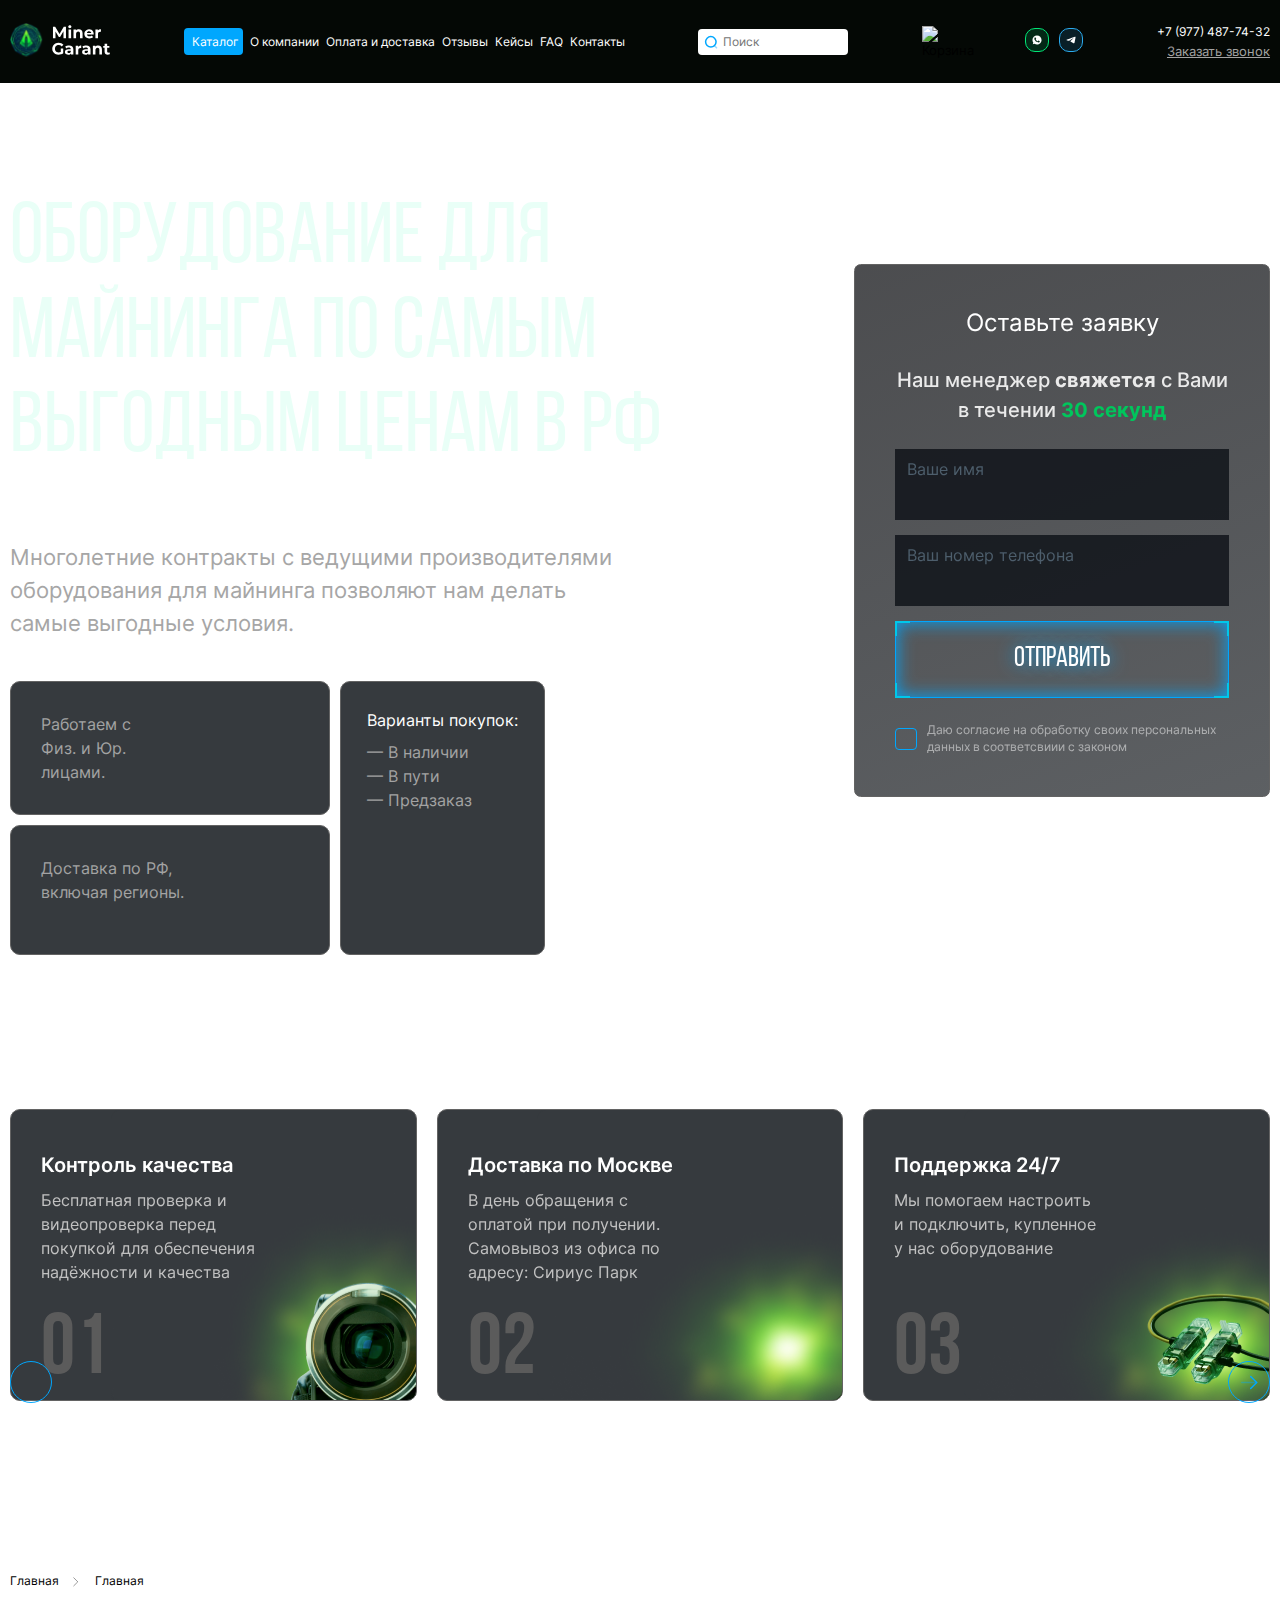
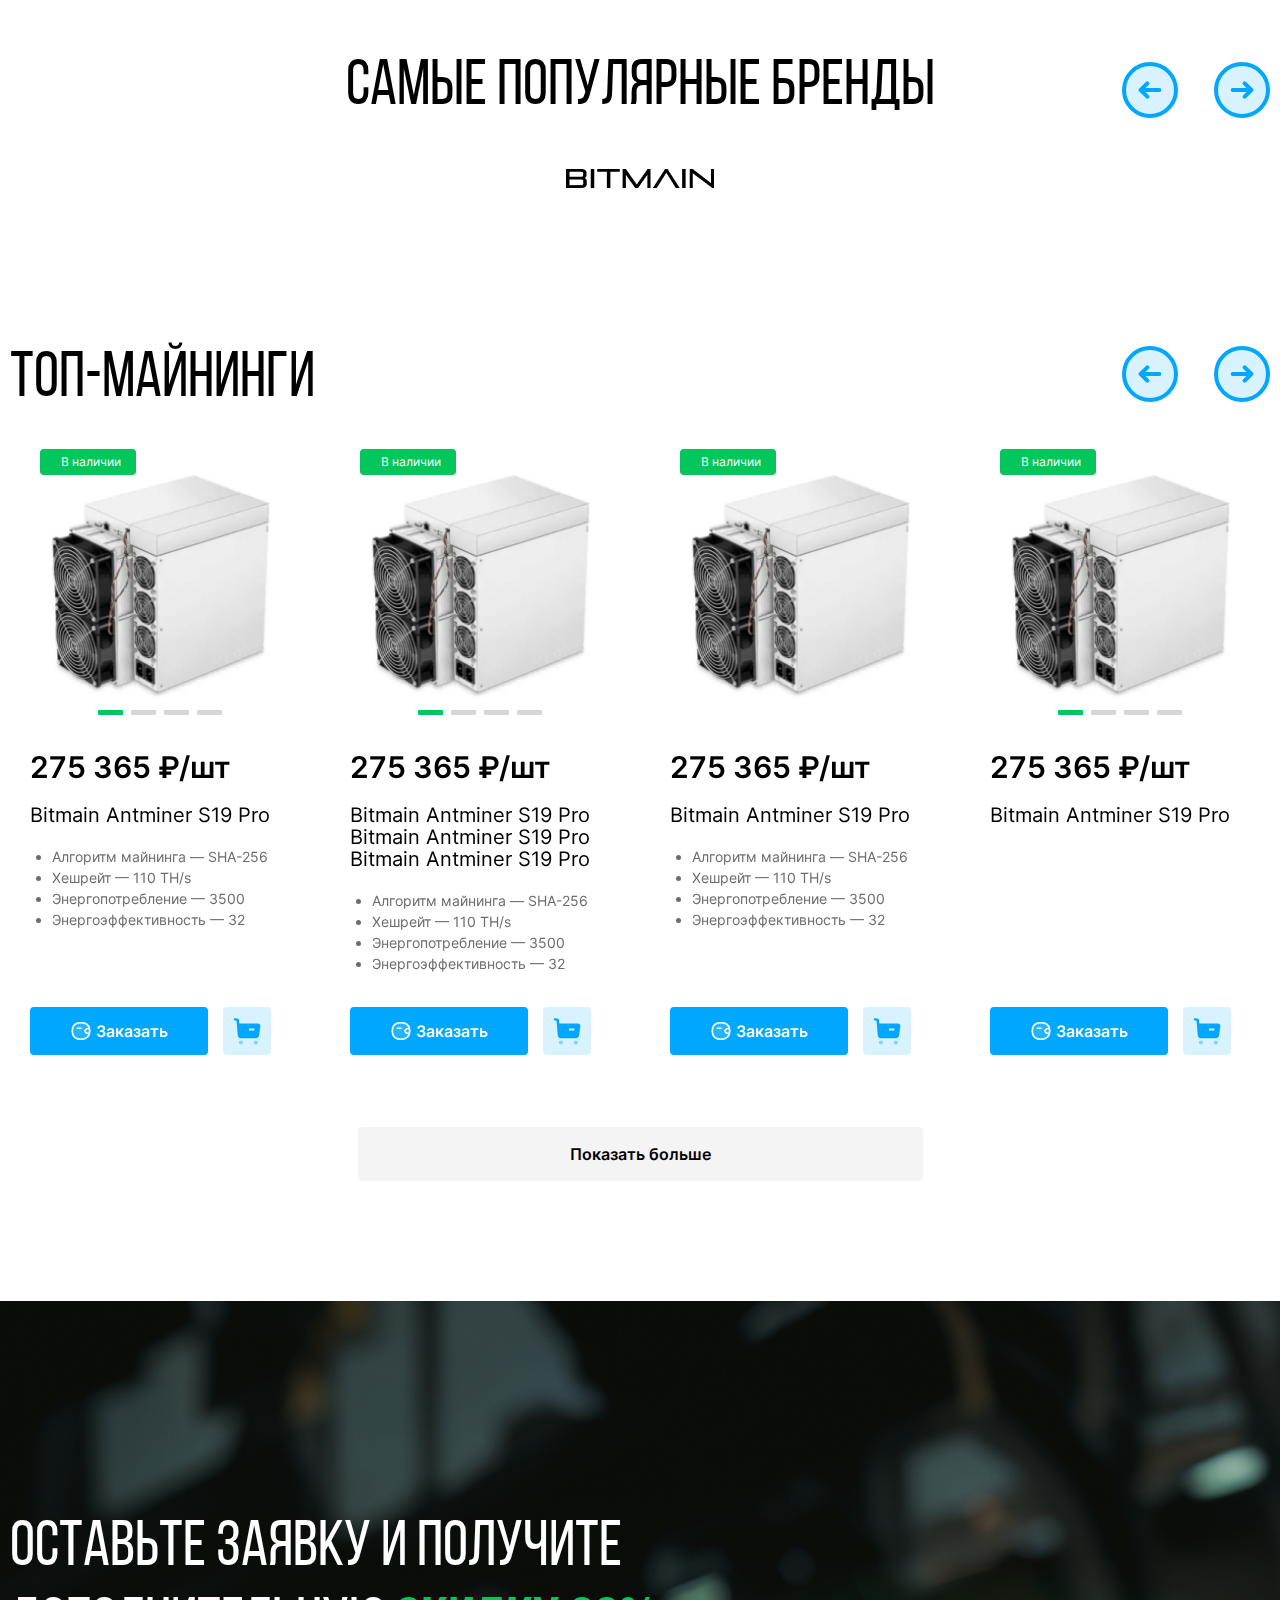
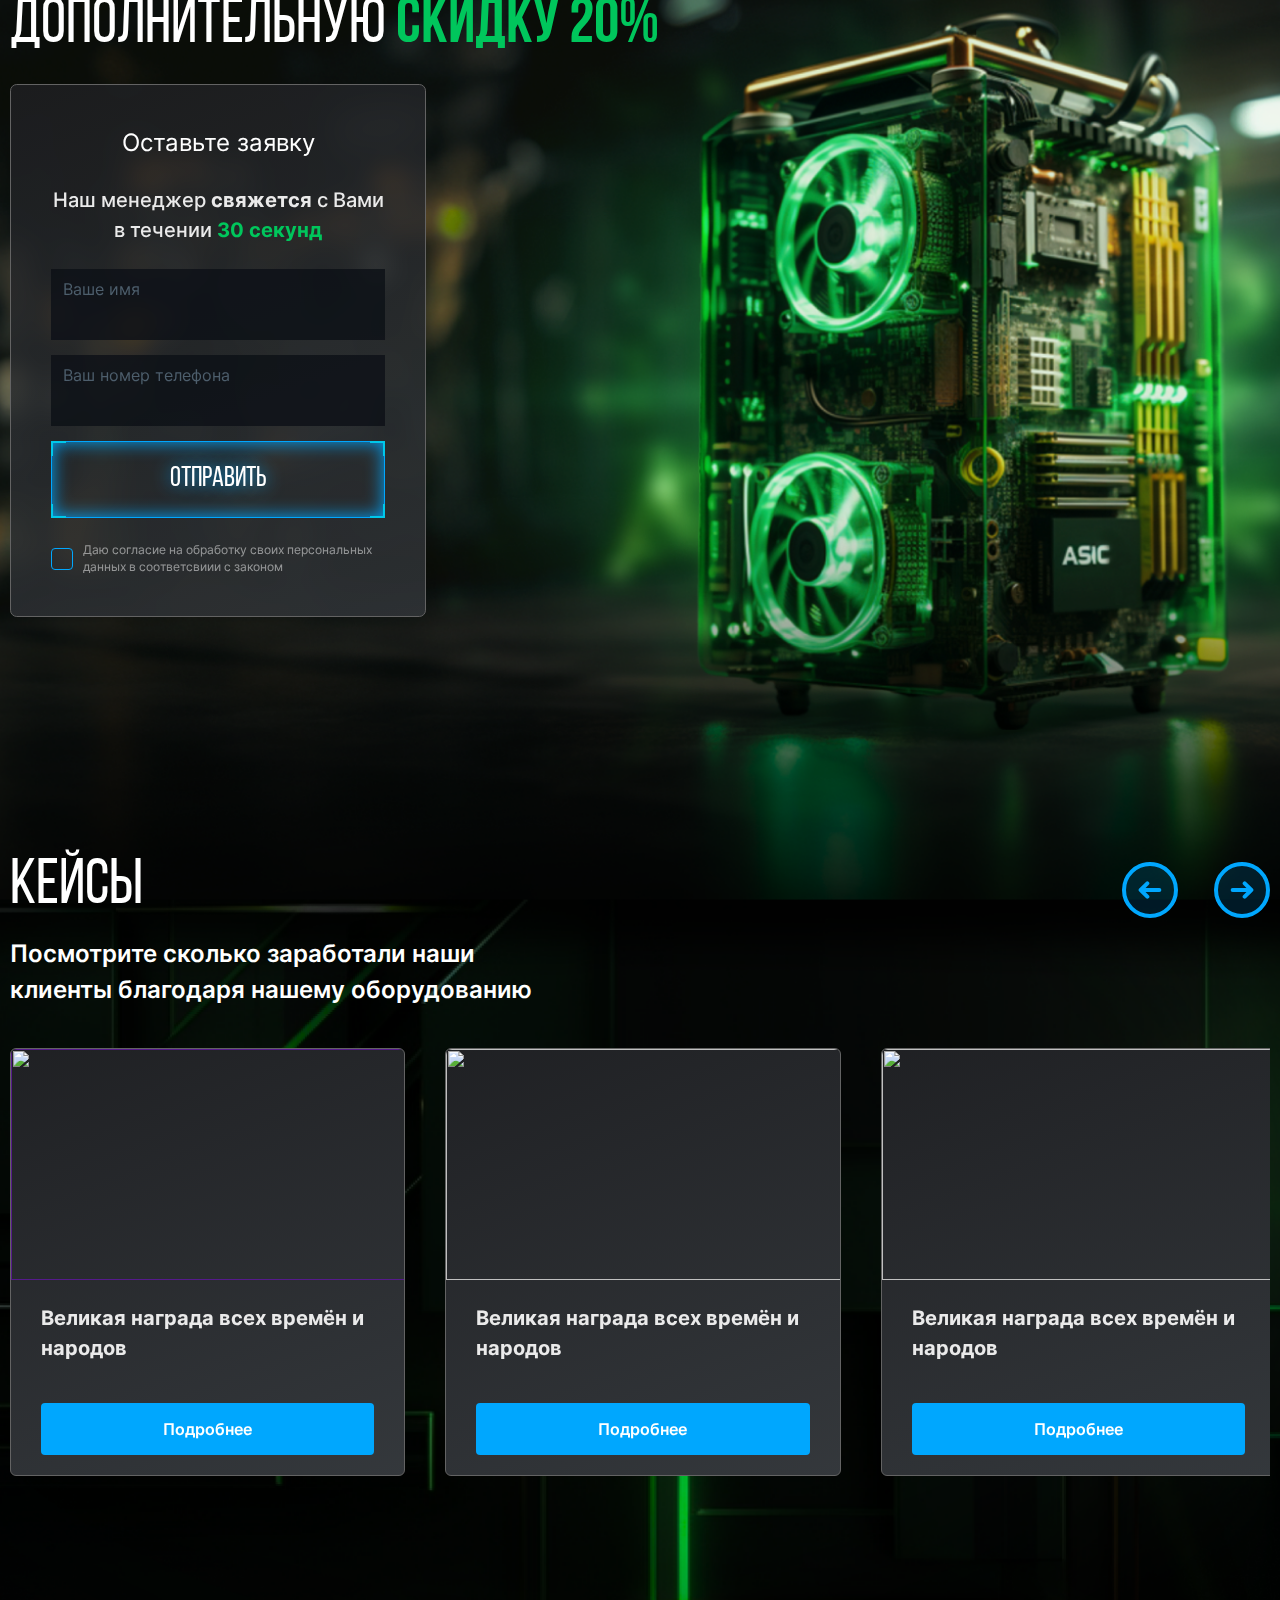
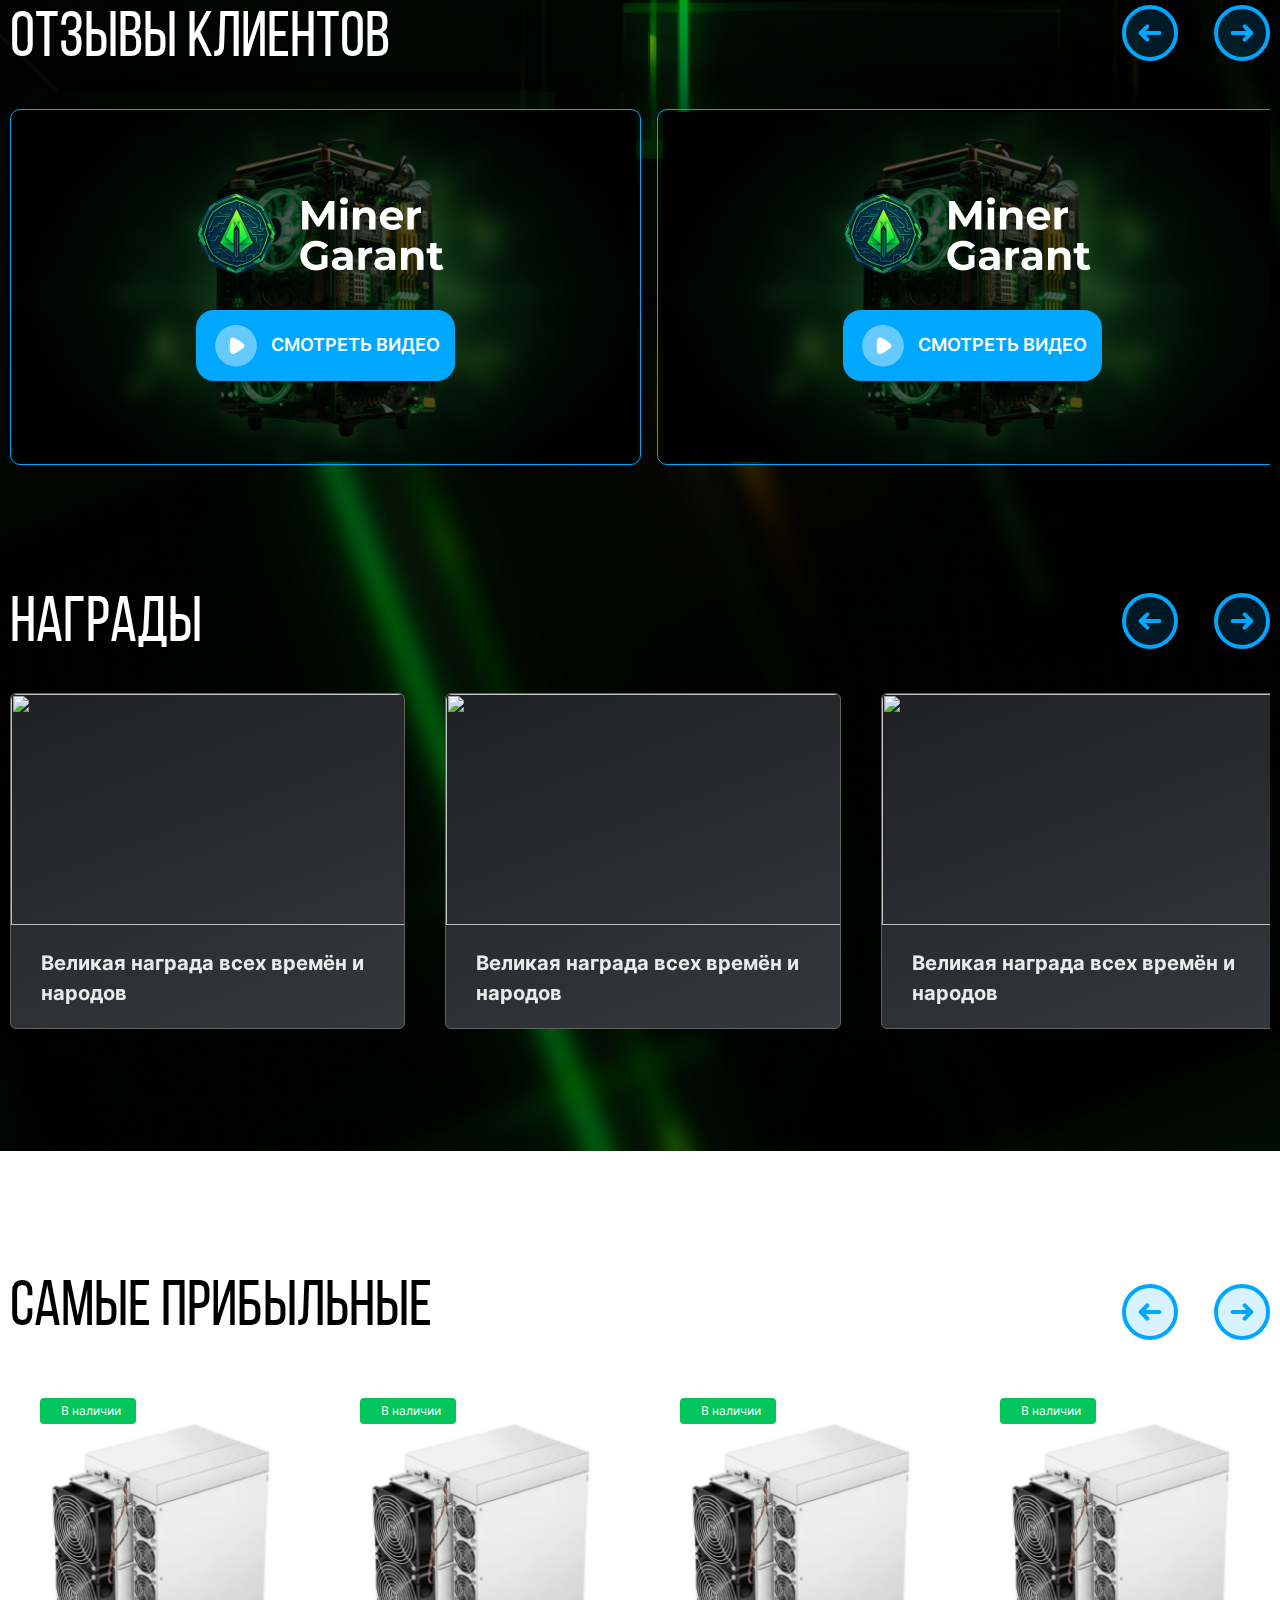
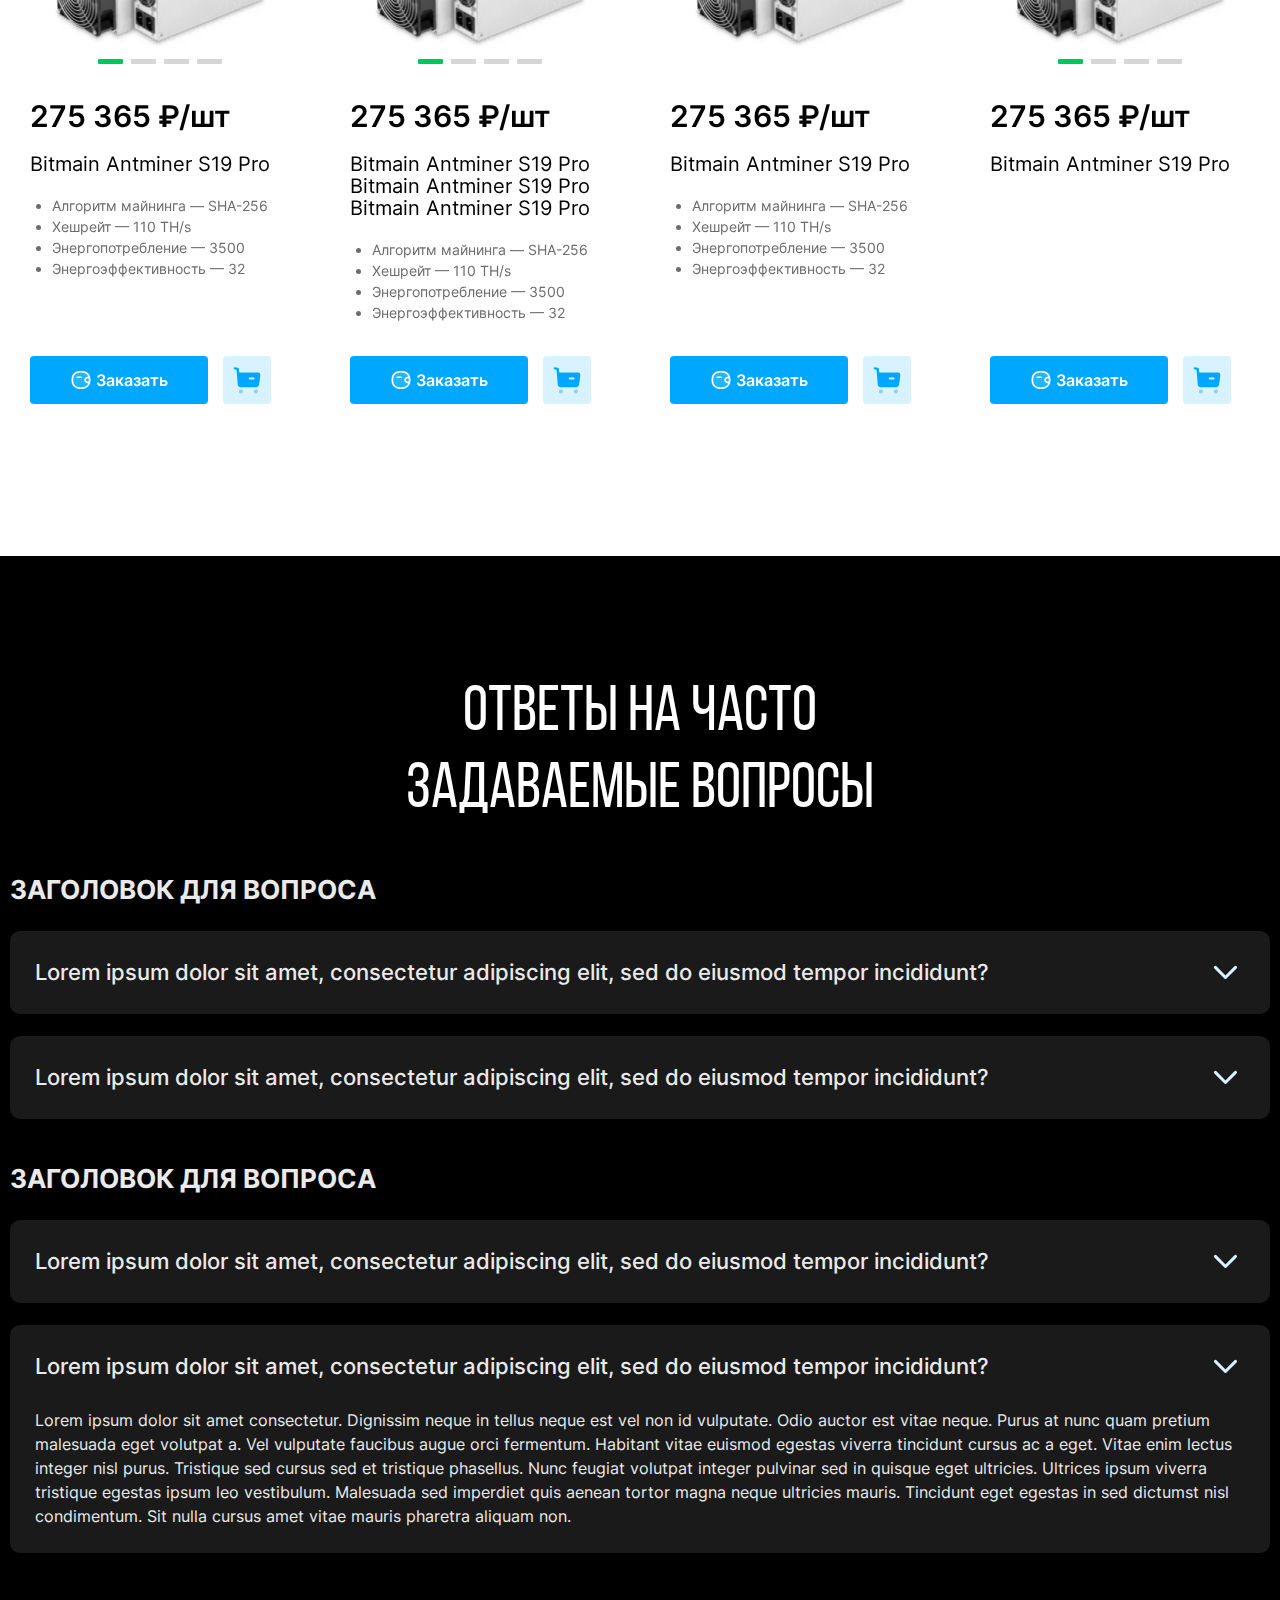
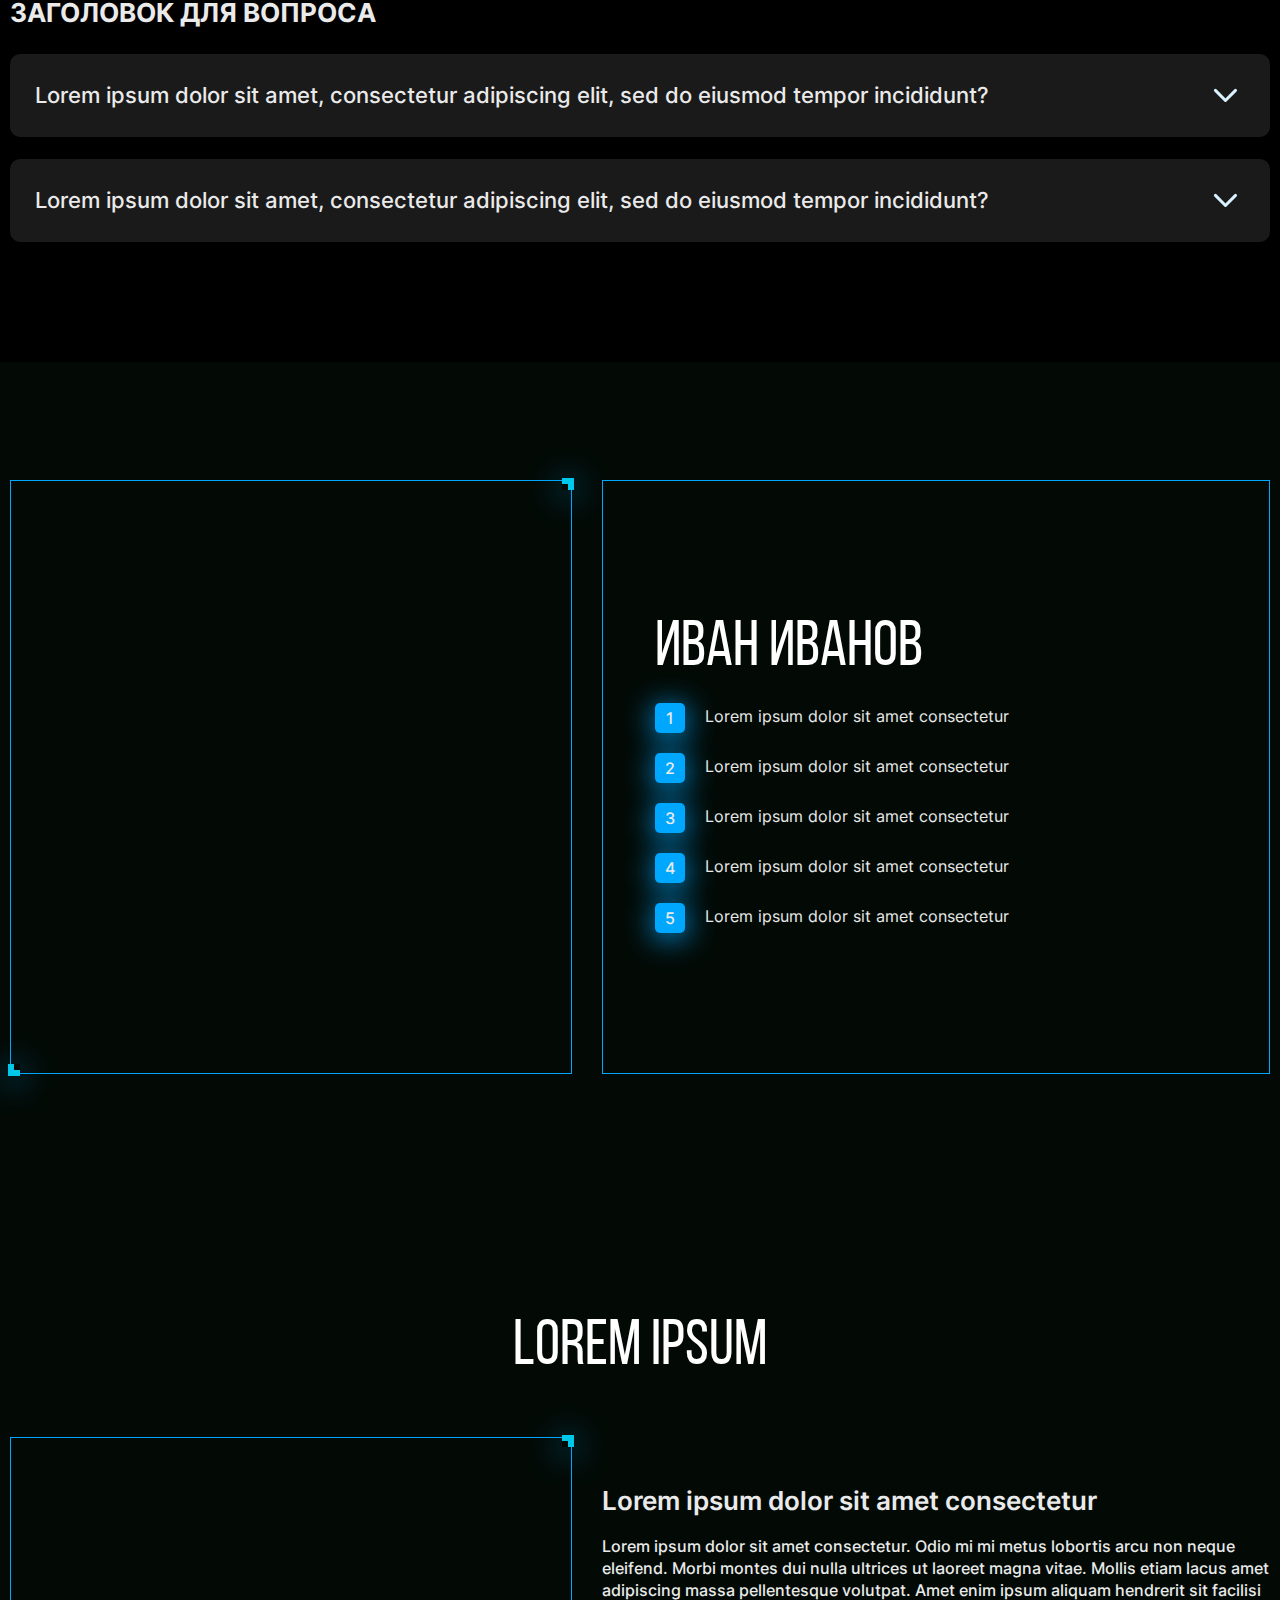
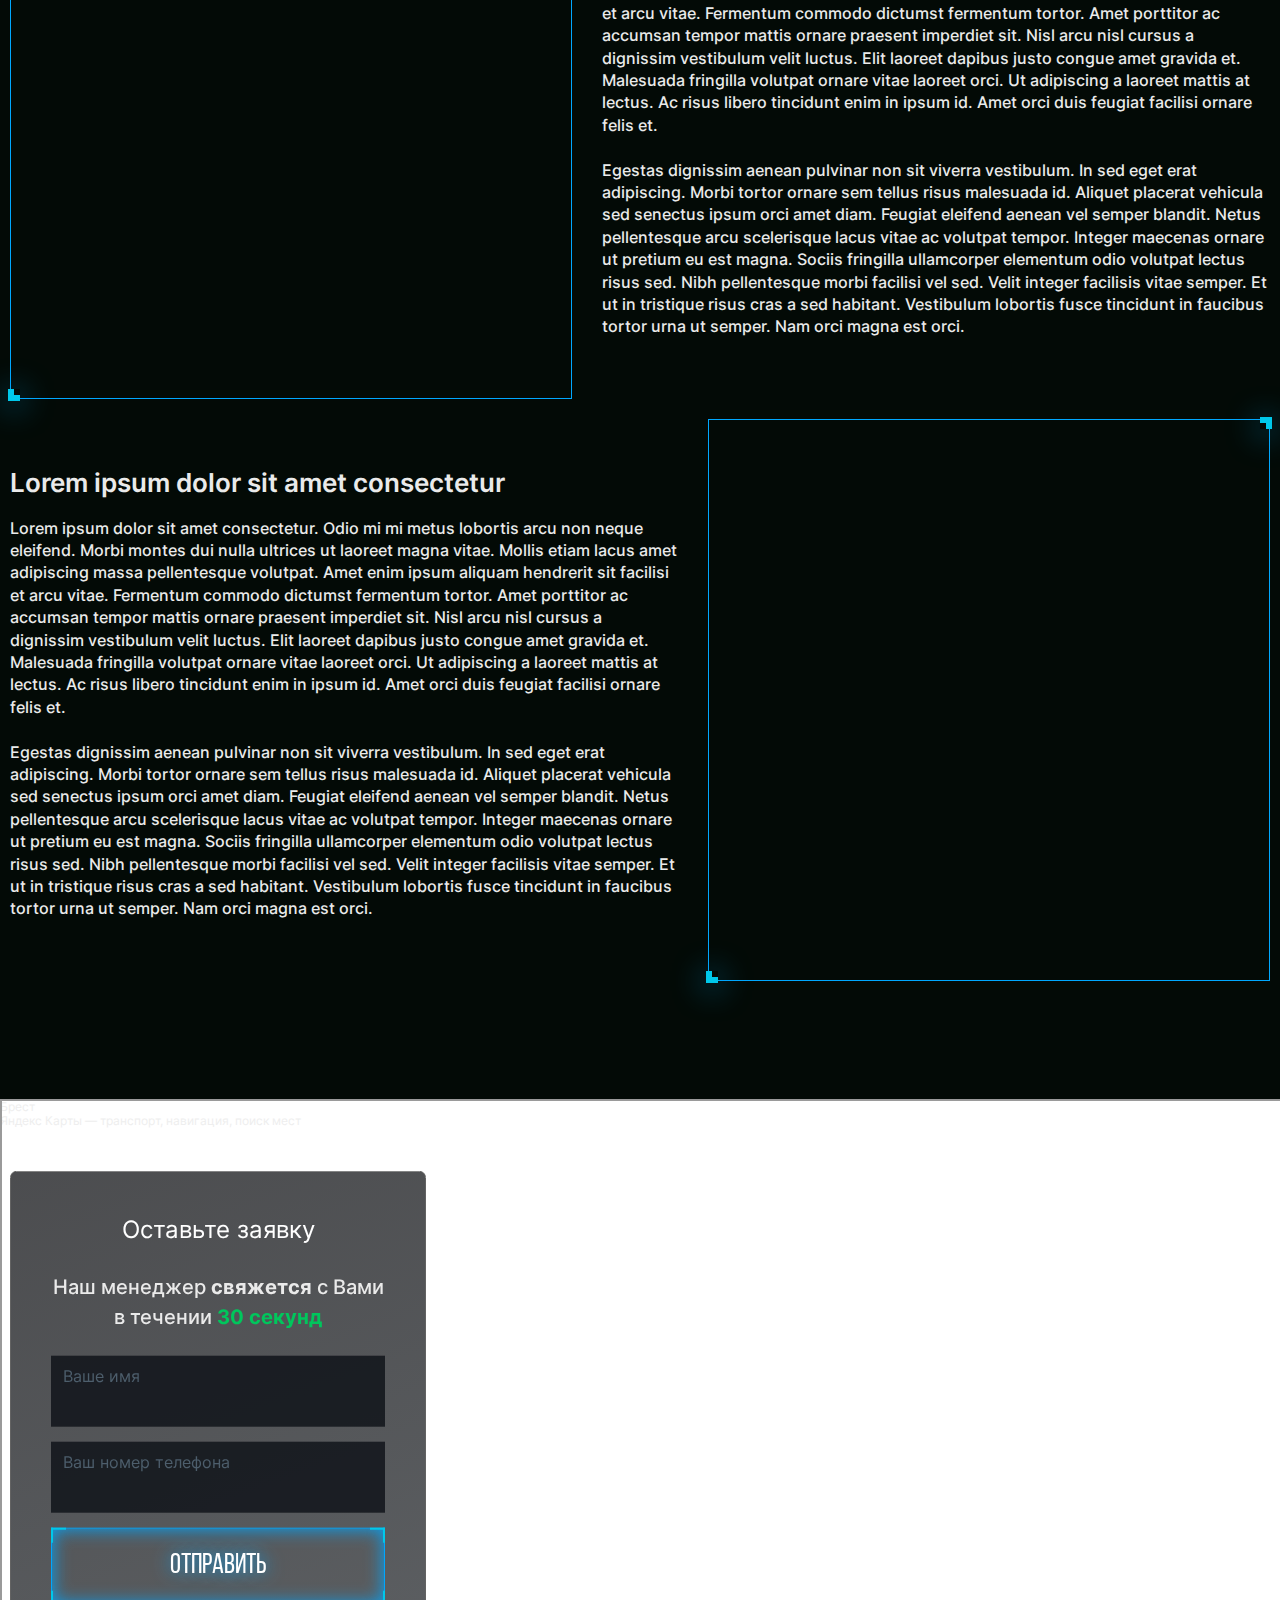
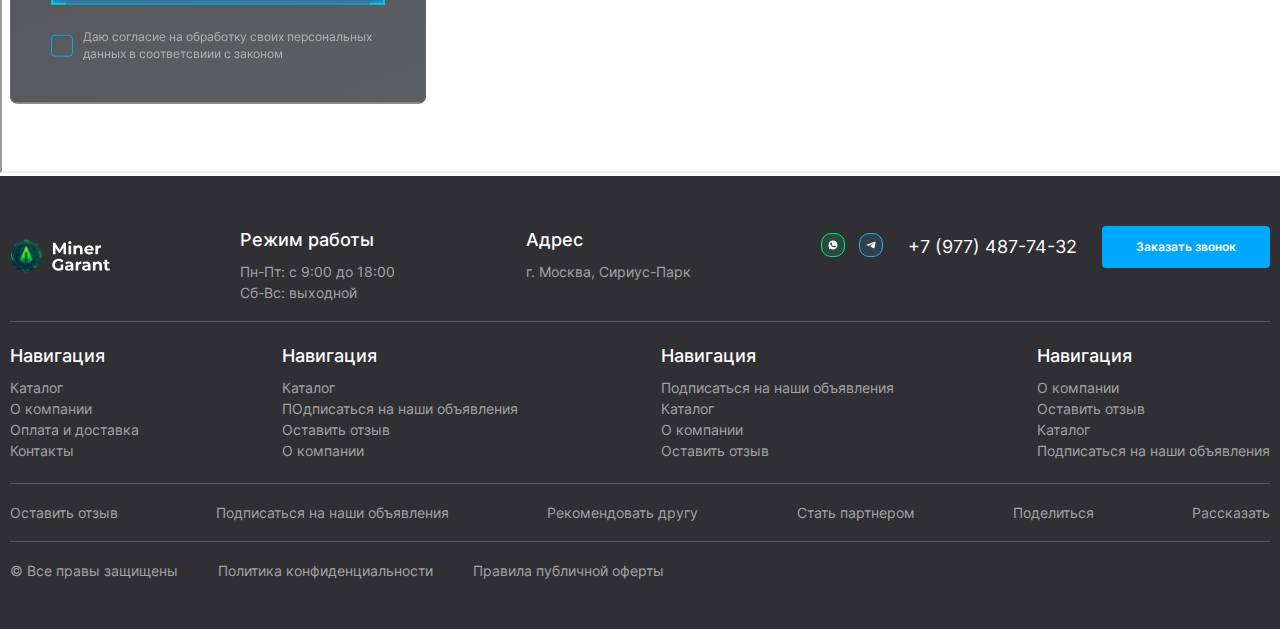
==== commit 70763c33: "Add files via upload" ====
--- a/index.html
+++ b/index.html
@@ -1473,11 +1473,11 @@
         <form action="/" class="form">
             <div class="form__group">
                 <label for="name" class="form__label">Ваше имя</label>
-                <input type="text" id="name" name="name" class="form__input" value="Вячеслав">
+                <input type="text" id="name" name="name" class="form__input" value="">
             </div>
             <div class="form__group">
                 <label for="phone"  class="form__label">Ваш номер телефона</label>
-                <input type="text" id="phone" name="phone" class="form__input" value="+7 (999) 123-34-67">
+                <input type="text" id="phone" name="phone" class="form__input" value="">
             </div>
             <input type="submit" value="Отправить" class="form__input form__input-submit">
         </form>
@@ -1610,4 +1610,4 @@
 <script src="assets/libs/swiper/swiper-bundle.min.js"></script>
 <script src="assets/libs/fancybox/fancybox.umd.js"></script>
 </body>
-</html>
+</html>--- a/assets/css/style.css
+++ b/assets/css/style.css
@@ -262,7 +262,7 @@
     display: none;
    margin: 0 auto;
     max-width: max-content;
-padding: 50px;
+padding: 50px!important;
    /* position: absolute;
     border-radius: 6px;
     top: 50%;
@@ -270,6 +270,9 @@
     left: 50%;
     /* right: 50%; */
     background: var(--white);
+}
+.form__input-submit:hover{
+    opacity: 0.6;
 }
 
 .modal-form__close,.is-close-btn{
@@ -328,7 +331,7 @@
     flex-direction: column;
     background: url("../images/input.svg") right bottom no-repeat var(--modarformfon);
     margin-bottom: 15px;
-    padding: 7px;
+    padding: 8px 12px;
     max-width: 346px;
     box-sizing: border-box;
     margin-left: auto;
@@ -655,12 +658,15 @@
     background: var(--white);
     list-style: none;
     margin: 0;
-    padding: 20px;
+     padding: 0;
+    padding-top: 20px;
+     padding-bottom: 20px;
     min-width: 250px;
     box-sizing: border-box;
     top: 34px;
     left: -1px;
 }
+
 .parent_open >.dropdown-menu{
     display: block;
     position: absolute;
@@ -691,22 +697,26 @@
     position: absolute;
 }
 .dropdown-menu__item{
-padding: 10px;
+
+
+    padding: 0 20px;
     display: flex;
     justify-content: space-between;
     border-radius: 5px;
     margin-bottom: 5px;
 }
-.dropdown-menu__item:hover{
+.dropdown-menu__item:hover > .dropdown-menu__link{
     background: var(--paleblue);
+    border-radius: 5px;
 }
 .dropdown-menu__link{
-
+    padding: 10px;
     font-size: 12px;
     font-weight: 400;
     line-height: 18px;
     text-align: left;
     color: var(--black);
+    width: 100%;
 
 }
 .menu-horizont__child-border{
@@ -718,10 +728,10 @@
 .menu-horizont__child{
     border-radius: 10px;
 }
-.menu-horizont__child .parent{
+.menu-horizont__child .parent > a{
     background: url("../images/arrow.svg") center right 11px no-repeat;
 }
-.menu-horizont__child .parent:hover{
+.menu-horizont__child .parent:hover  > a{
     background: url("../images/arrow.svg") center right 11px no-repeat var(--paleblue);
 }
 .child-level2{
@@ -730,6 +740,9 @@
     height: 100%;
     background: url("../images/line.svg") left center no-repeat var(--white)!important;
     border-radius: 0 10px 10px 0;
+    padding: 0!important;
+    padding-top: 20px!important;
+    padding-bottom: 20px!important;
 }
 .menu-horizont__item_blue{
     display: inline-block;
@@ -760,6 +773,9 @@
     height: 100%;
     background: url("../images/line.svg") left center no-repeat var(--white)!important;
     border-radius: 0 10px 10px 0;
+    padding: 0!important;
+    padding-top: 20px!important;
+    padding-bottom: 20px!important;
 }
 
 
@@ -1167,7 +1183,7 @@
 
 .form-block{
     background:linear-gradient(159.62deg, rgba(29, 30, 33, 0.8) -9.85%, rgba(54, 58, 62, 0.8) 108.97%);
-
+    border: 1.15px solid #636363;
     max-width: 416px;
     padding: 40px;
     box-sizing: border-box;
@@ -1227,7 +1243,7 @@
     border: 1.15px solid var(--blue);
     box-shadow: inset 0px 0px 18.38px 0px #00A7FE;
 
-
+    text-shadow: 0px 0px 18.38px #00A7FE;
 
 }
 .child-level1 .menu-horizont__child-border{
@@ -3237,6 +3253,243 @@
 .thank__links{
     text-align: center;
 }
+.main-block_thank{
+    background-position: top -65px right;
+}
+.main-block__title_thank h1{
+    font-family: Bebas Neue;
+    font-size: 125.32px;
+    font-weight: 400;
+    line-height: 137.85px;
+    text-align: left;
+    color: #E9FFF7;
+    margin-top: 111px;
+    margin-bottom: 20px;
+
+}
+.text-block__text_green{
+    color: var(--green);
+}
+.text-block__title_thank{
+   color: #F5F5F5;
+    font-size: 41.25px;
+    font-weight: 400;
+    line-height: 61.88px;
+    text-align: left;
+    position: relative;
+    padding-left: 70px;
+
+}
+.text-block__title_thank:before{
+    content: url("../images/arrowth.svg");
+    position: absolute;
+    left: 0;
+    top: 0;
+}
+.text-block__title_thank_bold{
+    font-weight: bold;
+}
+.text-block__text_thank{
+
+}
+.main-block__return a{
+    color: var(--white);
+    font-size: 51.09px;
+    font-weight: 600;
+    line-height: 76.63px;
+    text-align: left;
+    padding: 44px 138px;
+    border-radius: 9.29px;
+    background: var(--blue);
+    display: block;
+    margin-top: 50px;
+    margin-bottom: 46px;
+
+}
+.main-block__return a:hover{
+    background: #0090FE;
+}
+.main-block__return a:before{
+    position: relative;
+    content: url("../images/homebig.svg");
+    margin-right: 10px;
+    top: 10px;
+
+}
+.links__item{
+    display: inline-block;
+}
+.links__item:not(:last-child){
+    margin-right: 60px;
+}
+
+.about{
+    display: flex;
+}
+.about__slide_m{
+    justify-content: center;
+    align-items: center;
+    opacity: 0.6;
+}
+.about__slide_m.swiper-slide-active{
+    opacity: 1;
+}
+.about__slider{
+    max-width: 50%;
+    box-sizing: border-box;
+}
+.about__main{
+    margin-bottom: 10px;
+}
+.about-prev,.about-next{
+    border: 4.02px solid #00A7FE;
+    width: 30px;
+    height: 30px;
+    border-radius: 50%;
+    position: absolute;
+    bottom: 0;
+    cursor: pointer;
+}
+.about-prev{
+background: url("../images/prevabout.svg") center center no-repeat;
+margin-right: 6px;
+    right: 50%;
+}
+.about-next{
+background: url("../images/nextabout.svg") center center no-repeat;
+    left: 50%;
+    margin-left: 6px;
+}
+.about__thumbs{
+    padding-bottom: 58px!important;
+    position: relative;
+}
+.about__content{
+    padding-left: 40px;
+}
+.about__image{
+    margin-bottom: 22px;
+}
+.about__text{
+   color: #D2D2D2;
+    font-size: 16px;
+    font-weight: 400;
+    line-height: 24.64px;
+    text-align: left;
+    margin-bottom: 30px;
+
+}
+.about__main img,.about__thumbs img{
+    border-radius: 10px;
+    max-width: 100%;
+    height: auto;
+}
+.about__link{
+    background: var(--blue);
+    border-radius: 4px;
+  color: var(--white);
+    font-size: 16px;
+    font-weight: 600;
+    line-height: 24px;
+
+    display: inline-flex;
+    align-items: center;
+    padding: 20px 50px;
+
+}
+.about__link img{
+    margin-right: 5px;
+}
+.about__slide_big{
+    justify-content: center;
+    align-items: center;
+}
+
+.about-page{
+    background: url("../images/aboutfon.png") top center no-repeat;
+}
+.breadcrambs_about{
+    margin: 0;
+    padding-top: 48px;
+    padding-bottom: 60px;
+}
+.breadcrams__link_about,.breadcrams__title_about{
+color: var(--white);
+    opacity: 0.5;
+}
+.main-title_about{
+    margin-bottom: 30px;
+}
+.massmedia{
+    margin-top: 72px;
+}
+.massmedia .main-title{
+    margin-bottom: 40px;
+}
+.massmedia-slider {
+    padding-top: 110px !important;
+    margin-top: -110px;
+}
+.massmedia-slider__image img{
+    border-radius: 10px;
+}
+.massmedia-slider__image{
+
+}
+.massmedia-slider__slide{
+    background: linear-gradient(278.88deg, #1D1E21 -10.05%, #363A3E 104.16%);
+    border: 1px solid #636363;
+    border-radius: 10px;
+
+}
+.massmedia-slider__name{
+   color: var(--white);
+    font-size: 20px;
+    font-weight: 400;
+    line-height: 22px;
+    text-align: left;
+    margin-bottom: 10px;
+
+}
+.massmedia-slider__wrap{
+    padding: 20px 20px 30px 20px;
+    display: flex;
+    flex-direction: column;
+    height: 100%;
+}
+.massmedia-slider__text{
+   color: #6C6C6C;
+    font-size: 14px;
+    font-weight: 400;
+    line-height: 21px;
+    text-align: left;
+    margin-bottom: 20px;
+
+}
+.massmedia-slider__link{
+    display: inline-block;
+   color: var(--white);
+    font-size: 16px;
+    font-weight: 600;
+    line-height: 24px;
+
+    padding-top: 14px;
+    padding-bottom: 14px;
+    background: var(--blue);
+    border-radius: 4px;
+    width: 100%;
+    text-align: center;
+    flex-grow: 1;
+
+}
+.massmedia-slider__link:hover{
+    opacity: 0.6;
+}
+.massmedia-slider__wrap_link{
+    flex-grow: 1;
+    display: flex;
+    align-items: flex-end;
+}
 @media (max-width: 1400px) {
     .product-row {
 
@@ -3336,6 +3589,52 @@
     }
 }
 @media (max-width: 960px) {
+    .about__text{
+        margin-bottom: 20px;
+    }
+    .about__image{
+        margin-bottom: 30px;
+    }
+    .about__image img{
+        max-width: 234px;
+        text-align: center;
+        height: auto;
+    }
+    .about__content{
+        padding: 0;
+    }
+    .about__image{
+        text-align: center;
+    }
+    .about-prev {
+
+        margin-right: 10px;
+
+    }
+    .about-next {
+
+
+        margin-left: 10px;
+    }
+    .about-prev, .about-next {
+        border:2px solid #00A7FE;
+        width: 36px;
+        height: 36px;
+        border-radius: 50%;
+        position: absolute;
+        bottom: 0;
+        cursor: pointer;
+        box-sizing: border-box;
+    }
+    .about__content{
+        margin-bottom: 50px;
+    }
+    .about__slider{
+       max-width: 100%;
+    }
+    .about{
+        flex-direction: column-reverse;
+    }
     .brand__item{
 
         padding: 12px;
@@ -3525,6 +3824,42 @@
     }
 }
 @media (max-width:768px){
+    .main-block__return a {
+
+        font-size: 40px;
+
+        line-height: 44px;
+
+        padding: 20px 30px;
+        text-align: center;
+        border-radius: 9.29px;
+        background: var(--blue);
+        display: block;
+        margin-top: 20px;
+        margin-bottom: 20px;
+    }
+    .main-block__return a:before {
+
+        top: 0;
+        vertical-align: middle;
+    }
+    .links__item_thank img{
+        max-width: 45px;
+        height: auto;
+    }
+    .links__item_thank{
+        margin-right: 10px!important;
+    }
+    .main-block__title_thank h1{
+      margin-top: 0px;
+        font-size: 40px;
+        font-weight: 400;
+        line-height: 44px;
+        text-align: left;
+
+    }
+    .main-block__title_thank h1 br
+    { display: none}
     .slider__title{
         margin-bottom: 20px;
 
@@ -4098,6 +4433,9 @@
     }
 }
 @media (max-width: 480px) {
+    .text-block__title_thank br{
+        display: none;
+    }
     .product-row_oneproduct {
         display: flex;
         flex-wrap: wrap;
@@ -4228,7 +4566,7 @@
         width: 340px;
         max-width: 340px;
         box-sizing: border-box;
-        padding: 20px;
+        padding: 20px!important;
     }
     .logo img {
         max-width: 73px;
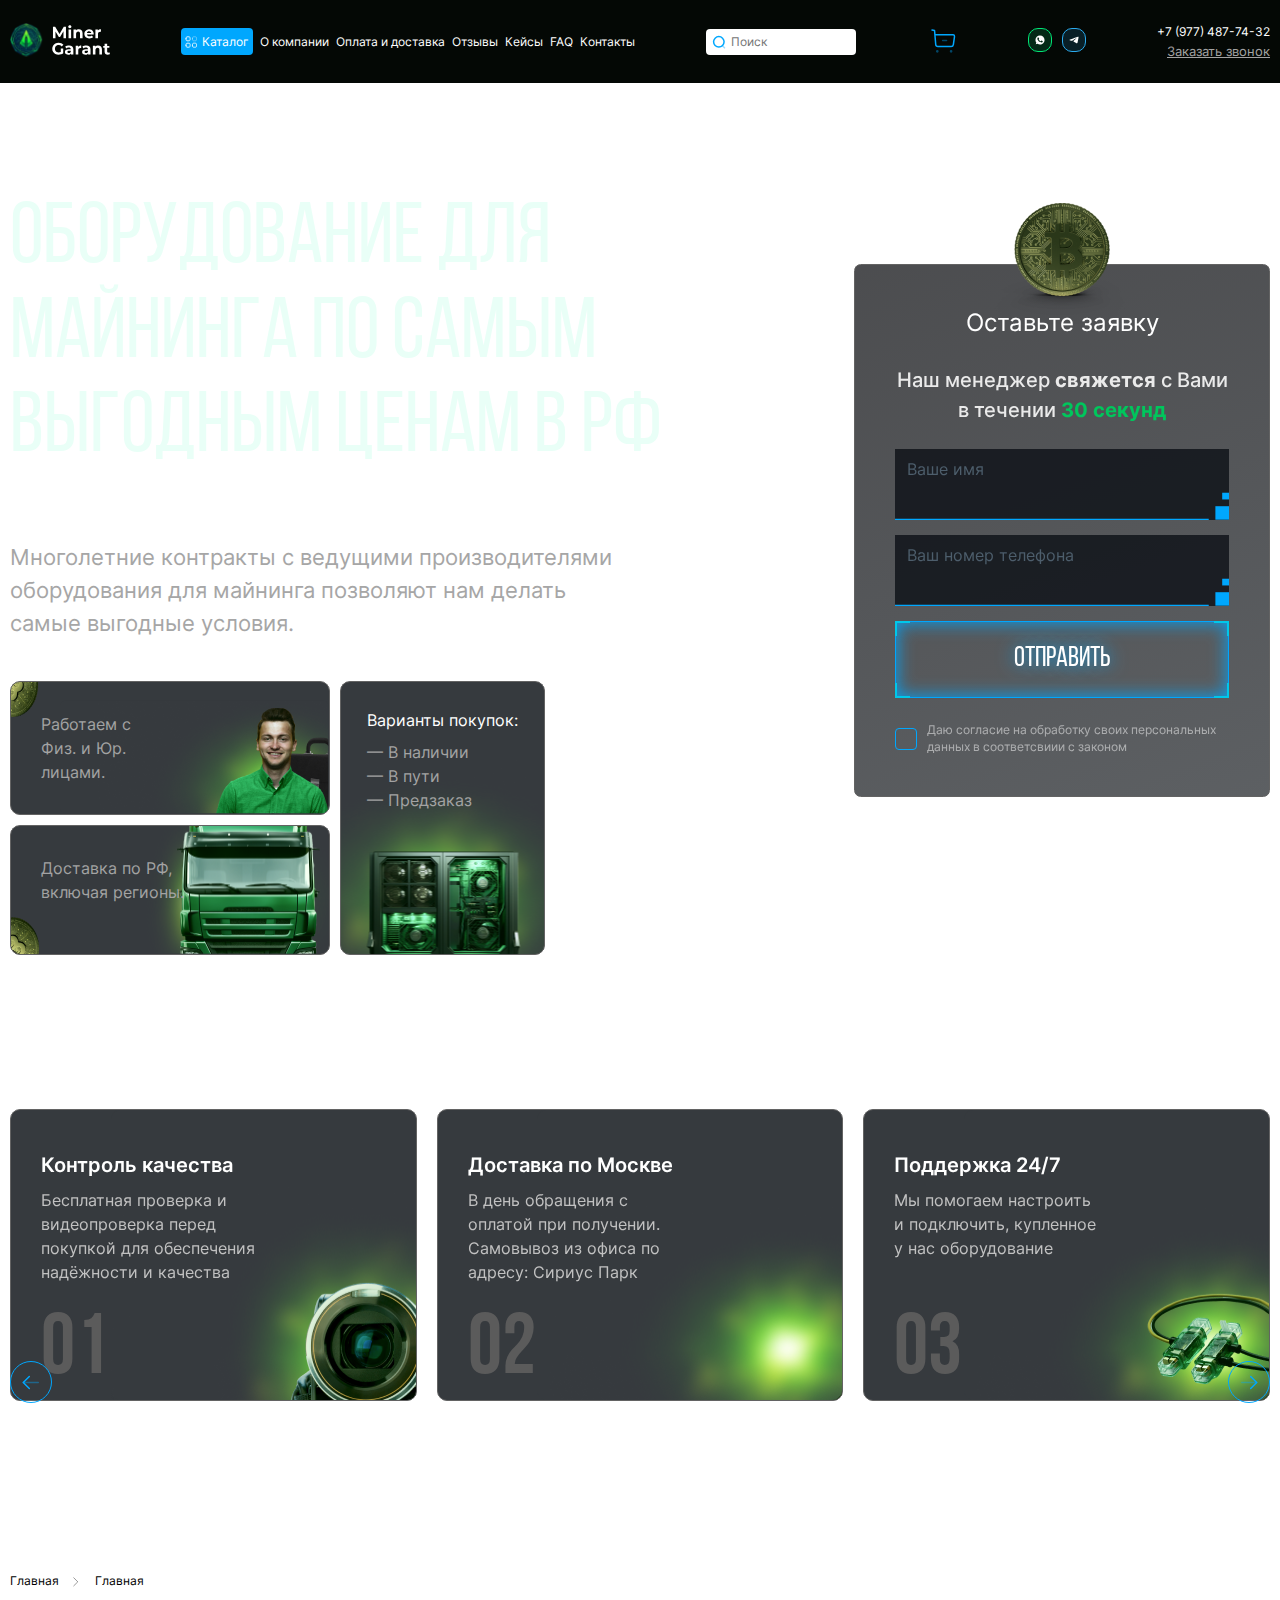
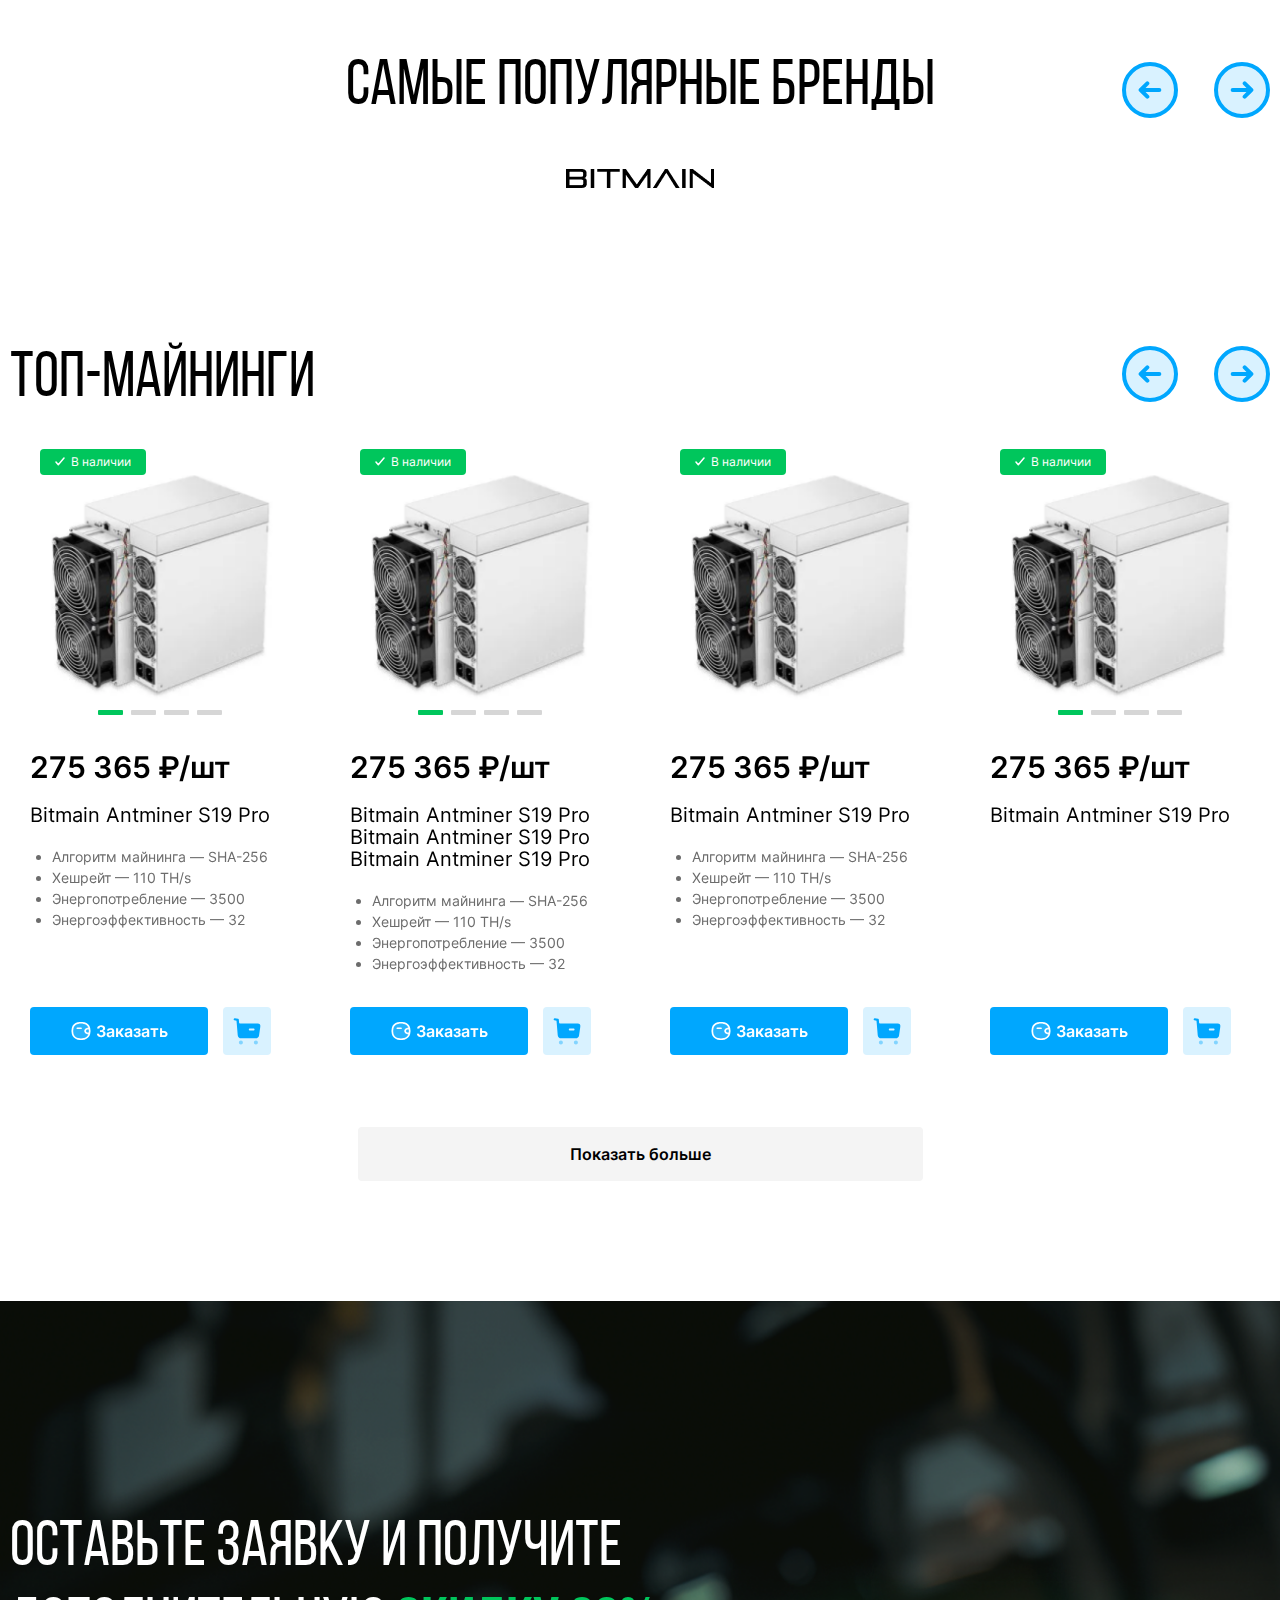
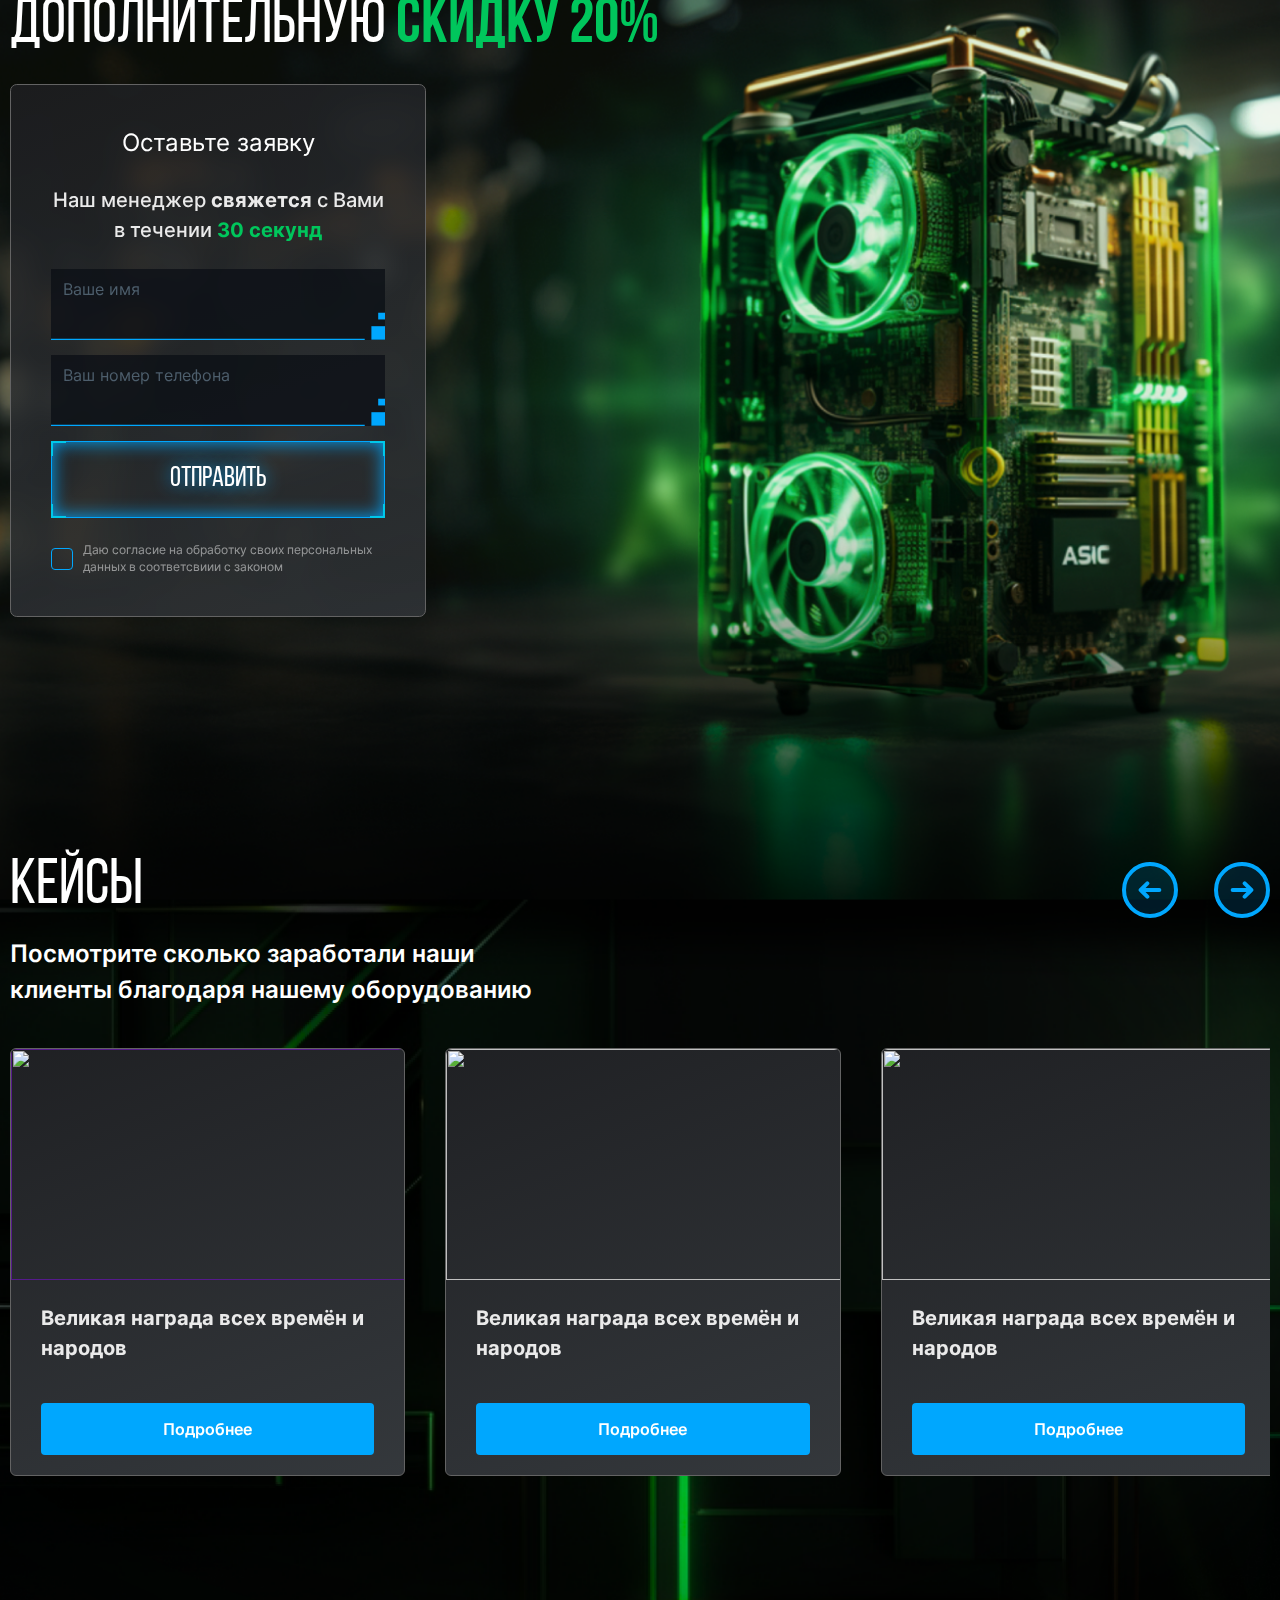
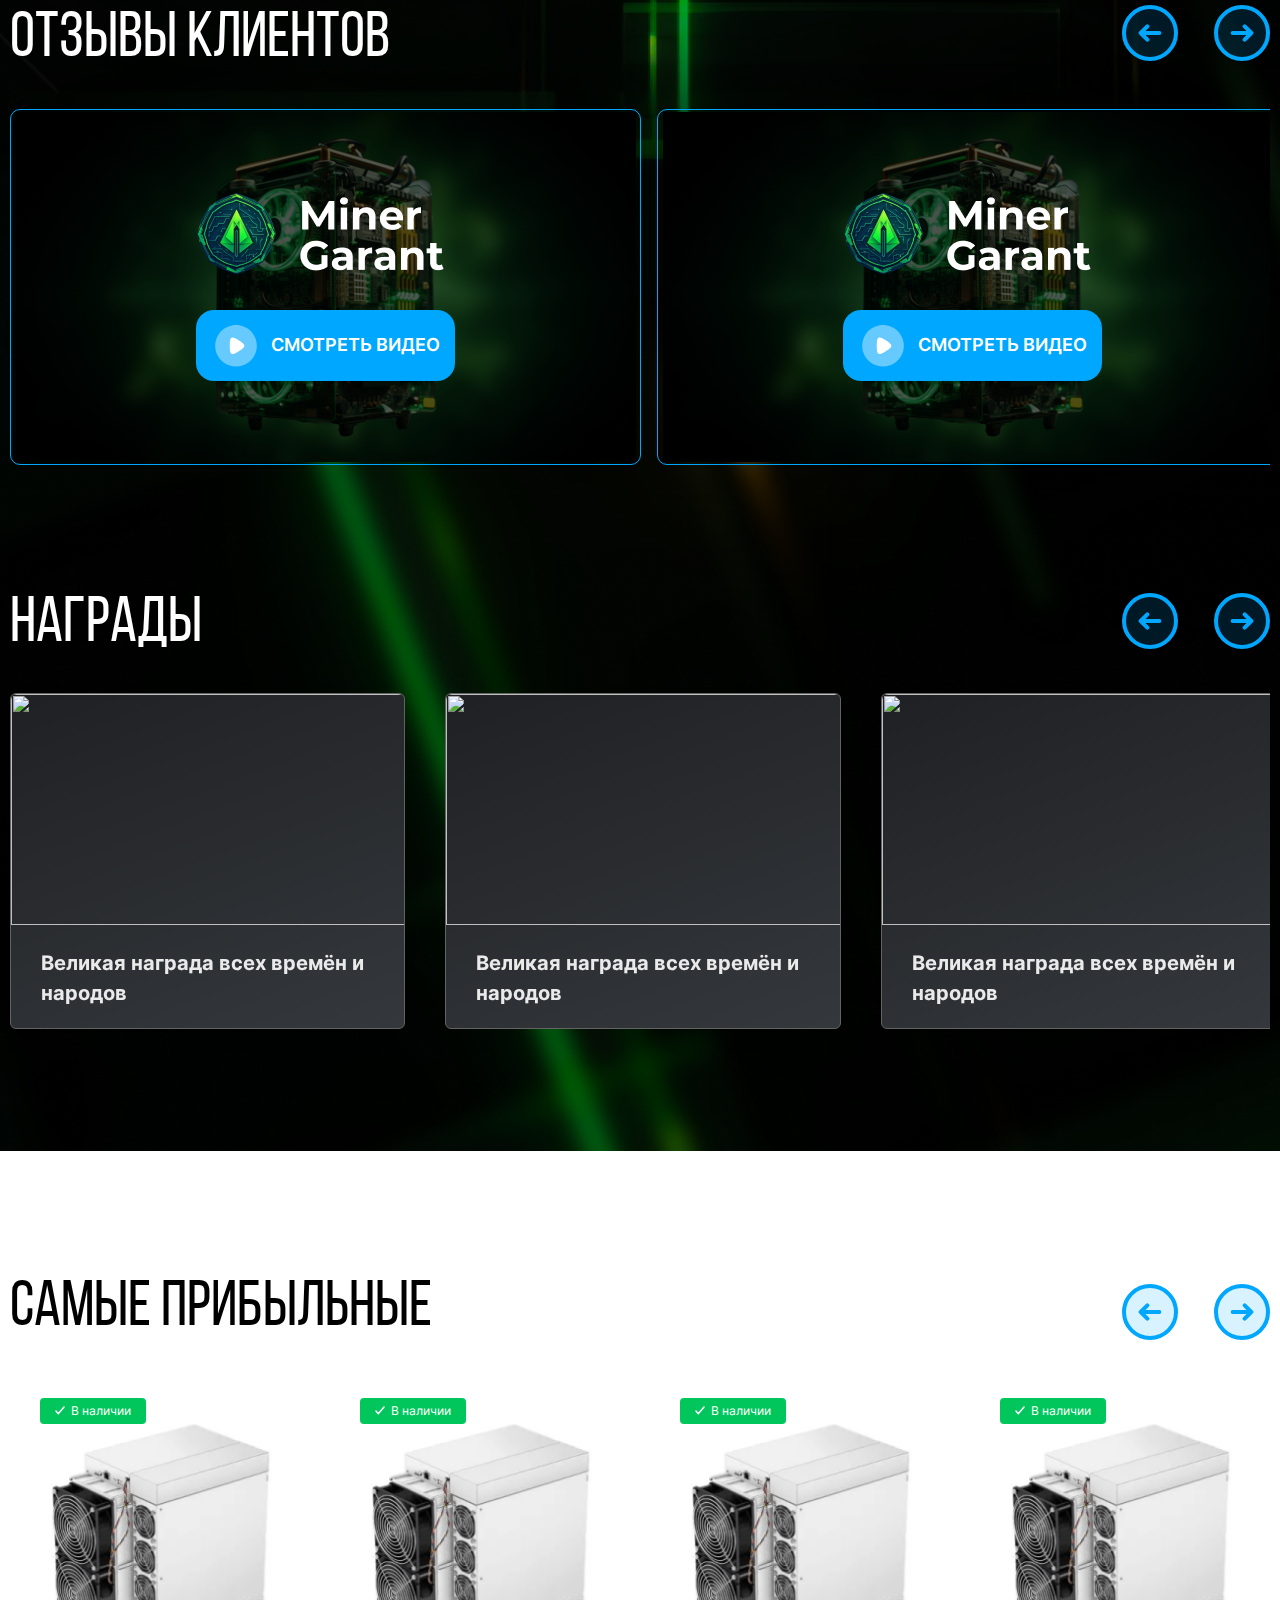
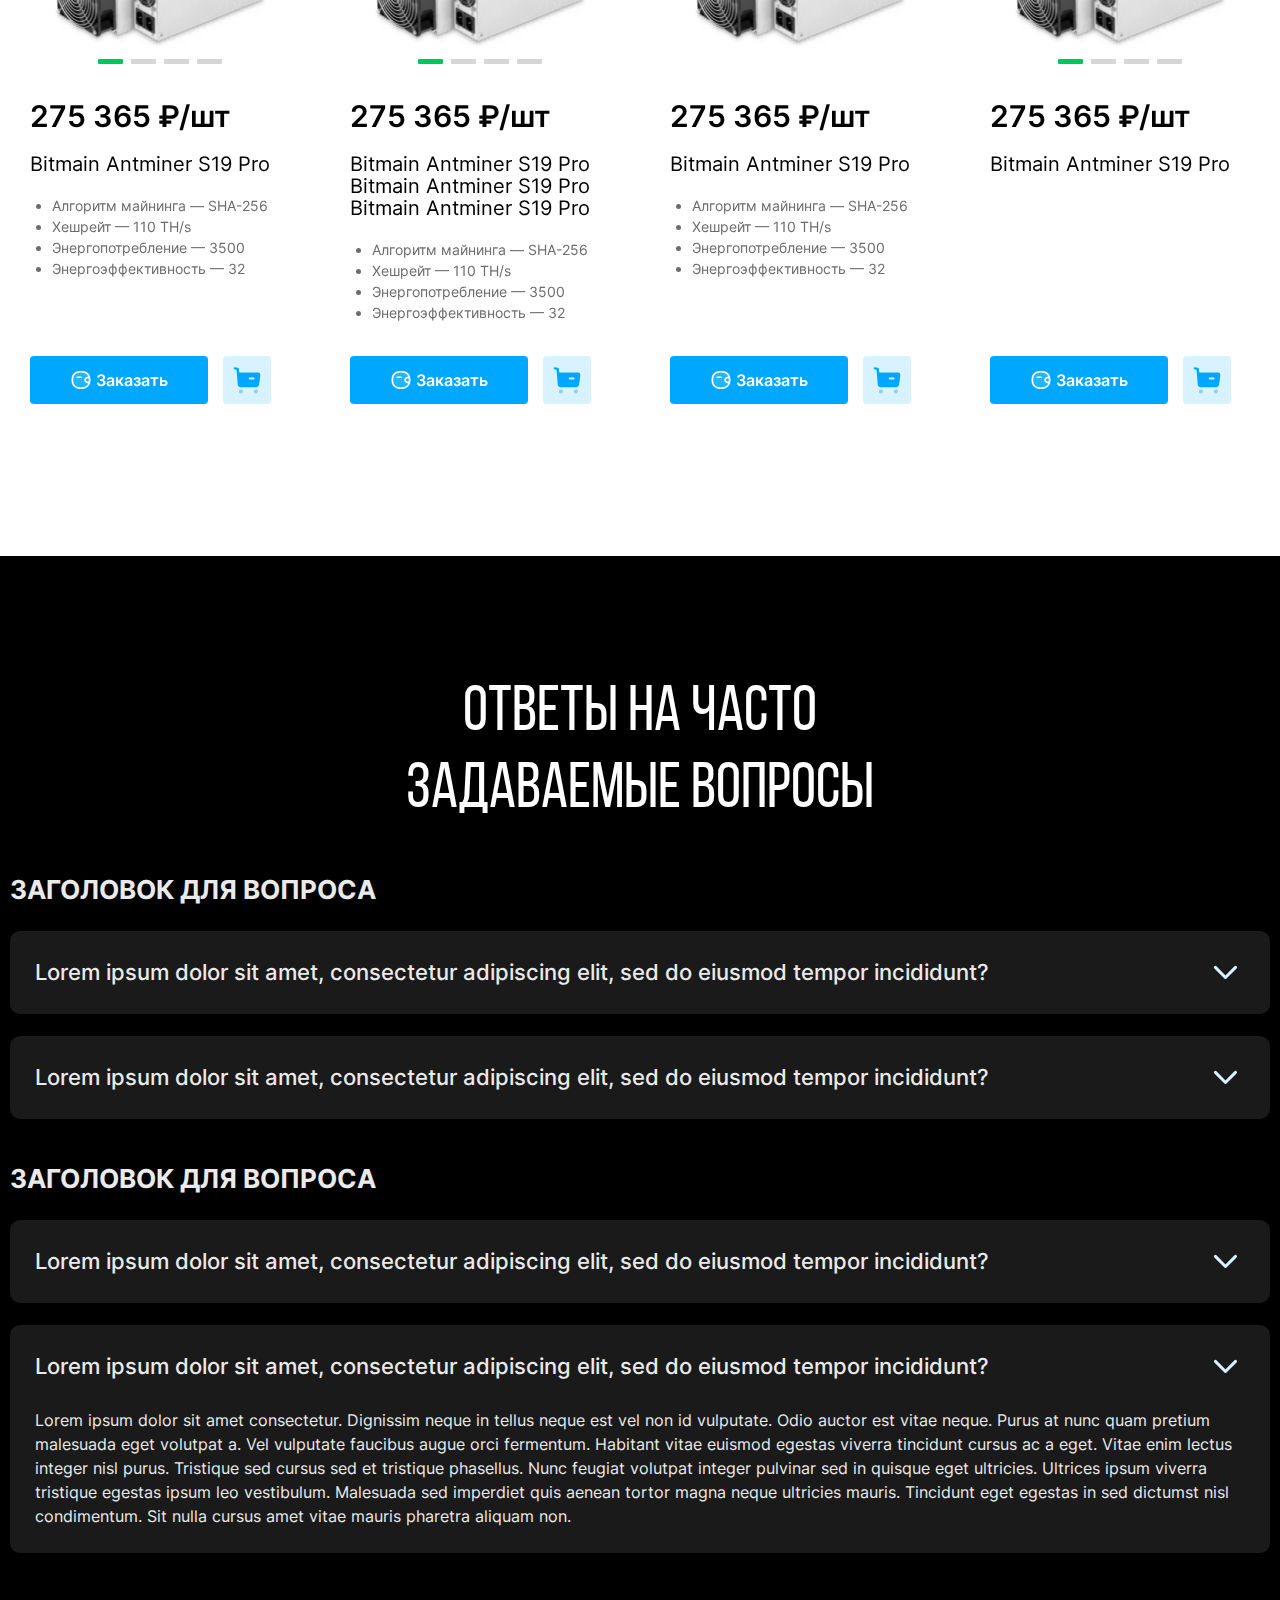
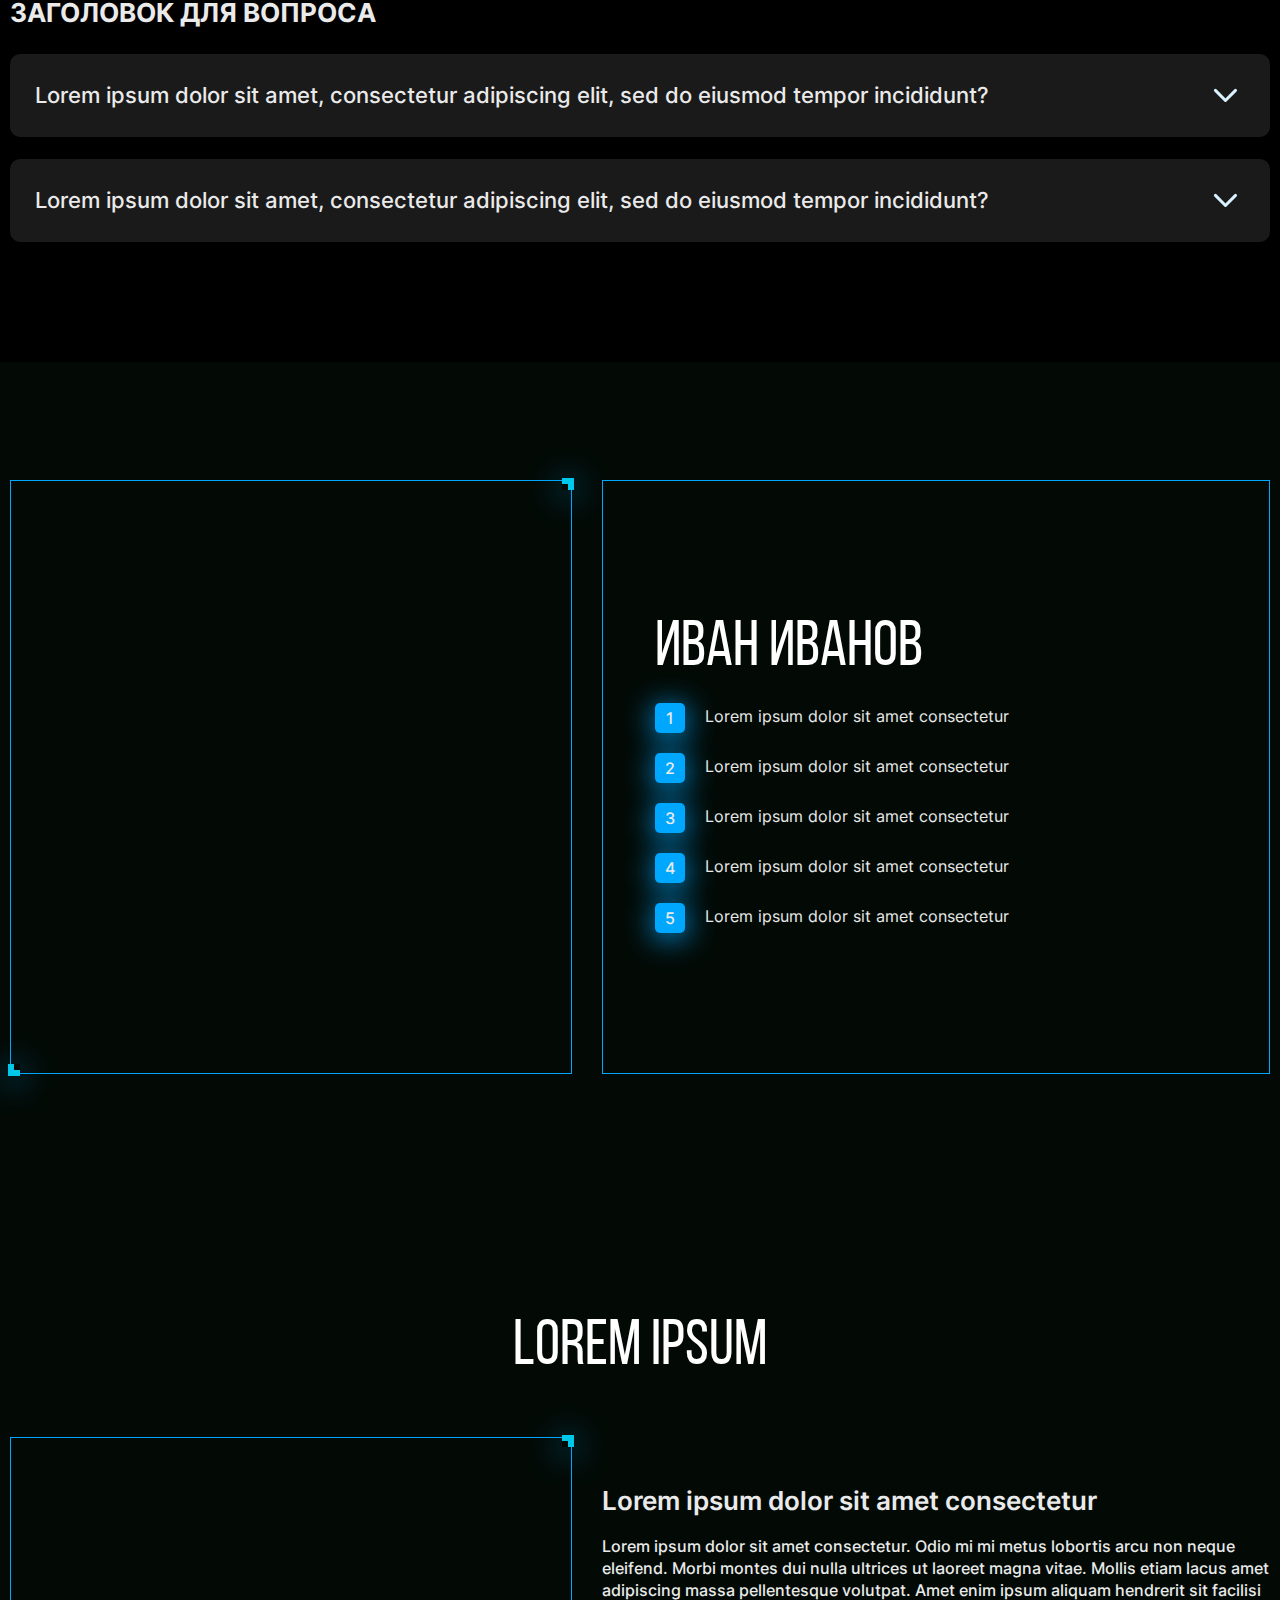
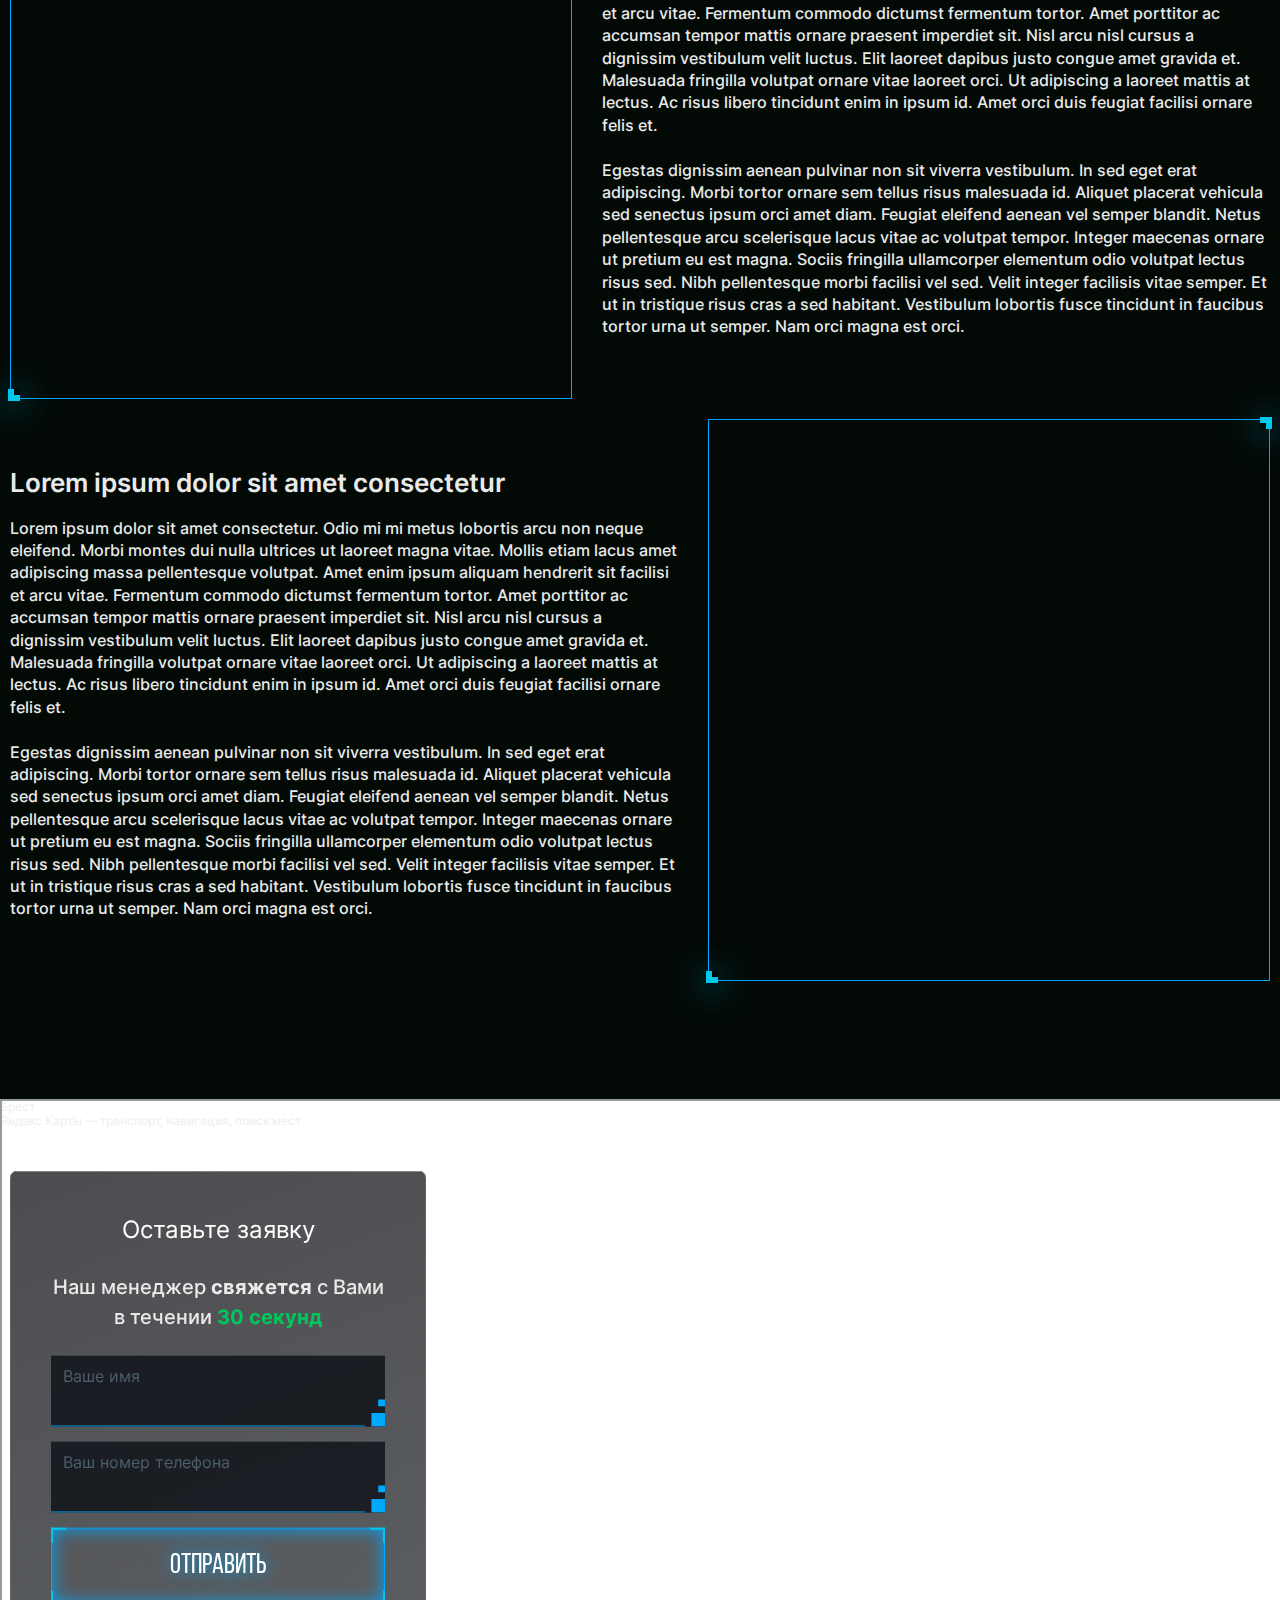
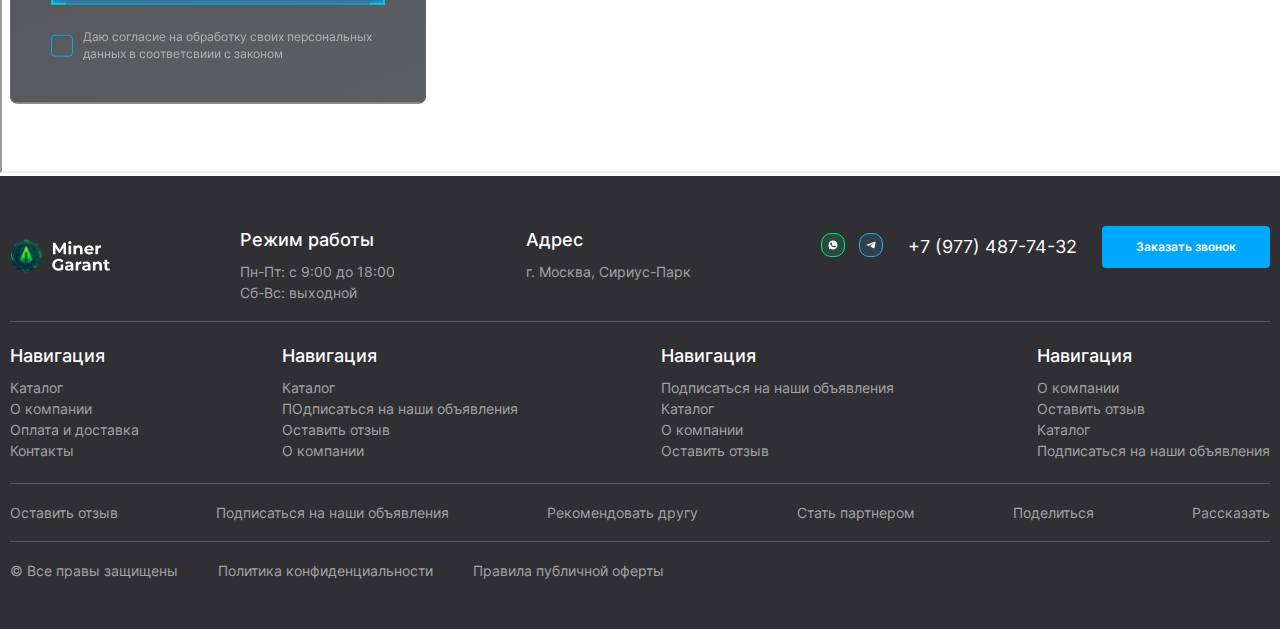
==== commit efeb5e9b: "Add files via upload" ====
--- a/index.html
+++ b/index.html
@@ -420,8 +420,8 @@
                     </div>
                     <div class="form__checkbox checkbox">
 
-                        <input type="checkbox" class="checkbox__input" id="mainform-checkbox" value="yes">
-                        <label for="mainform-checkbox">Даю согласие на обработку своих персональных данных в соответсвиии с законом</label>
+                        <input type="checkbox" class="checkbox__input" id="mainform-checkbox-top" value="yes">
+                        <label for="mainform-checkbox-top">Даю согласие на обработку своих персональных данных в соответсвиии с законом</label>
 
                     </div>
                 </form>
@@ -825,28 +825,28 @@
         <div class="swiper case-slider case-slider_slider">
             <div class="swiper-wrapper">
                 <div class="swiper-slide case-slider__slide">
-                    <div class="case-slider__image"><a href=""><img src="assets/images/case1.png" alt width="400" height="231"></a> </div>
+                    <div class="case-slider__image"><a href=""><img src="assets/images/case1.webp" alt width="400" height="231"></a> </div>
                     <div ><a href="" class="case-slider__name">Великая награда всех времён и народов</a></div>
                     <div class="case-slider__link">
                         <a href="#">Подробнее</a>
                     </div>
                 </div>
                 <div class="swiper-slide case-slider__slide">
-                    <div class="case-slider__image"><img src="assets/images/case1.png" alt width="400" height="231"> </div>
+                    <div class="case-slider__image"><img src="assets/images/case1.webp" alt width="400" height="231"> </div>
                     <div class="case-slider__name">Великая награда всех времён и народов</div>
                     <div class="case-slider__link">
                         <a href="#">Подробнее</a>
                     </div>
                 </div>
                 <div class="swiper-slide case-slider__slide">
-                    <div class="case-slider__image"><img src="assets/images/case1.png" alt width="400" height="231"> </div>
+                    <div class="case-slider__image"><img src="assets/images/case1.webp" alt width="400" height="231"> </div>
                     <div class="case-slider__name">Великая награда всех времён и народов</div>
                     <div class="case-slider__link">
                         <a href="#">Подробнее</a>
                     </div>
                 </div>
                 <div class="swiper-slide case-slider__slide">
-                    <div class="case-slider__image"><img src="assets/images/case1.png" alt width="400" height="231"> </div>
+                    <div class="case-slider__image"><img src="assets/images/case1.webp" alt width="400" height="231"> </div>
                     <div class="case-slider__name">Великая награда всех времён и народов</div>
                     <div class="case-slider__link">
                         <a href="#">Подробнее</a>
@@ -870,7 +870,7 @@
             <div class="swiper-wrapper">
                 <div class="swiper-slide reviews-slider__slide">
                     <div class="reviews-slide__image"><img src="assets/images/rewimg.png" alt width="248" height="82"> </div>
-                    <div class="reviews-slide__button"> <a class="reviews-slide__link"   href="https://www.youtube.com/watch?v=RQ8MoHva2cs" data-thumb="assets/images/videofon.png" data-fancybox="video">
+                    <div class="reviews-slide__button"> <a class="reviews-slide__link"   href="https://www.youtube.com/watch?v=RQ8MoHva2cs" data-thumb="assets/images/videofon.webp" data-fancybox="video">
                         <img src="assets/images/play.svg" alt="" width="50" height="51">СМОТРЕТЬ ВИДЕО
                     </a>
                     </div>
@@ -878,7 +878,7 @@
                 </div>
                 <div class="swiper-slide reviews-slider__slide">
                     <div class="reviews-slide__image"><img src="assets/images/rewimg.png" alt width="248" height="82"> </div>
-                    <div class="reviews-slide__button"> <a class="reviews-slide__link"   href="https://www.youtube.com/watch?v=RQ8MoHva2cs" data-thumb="assets/images/videofon.png" data-fancybox="video">
+                    <div class="reviews-slide__button"> <a class="reviews-slide__link"   href="https://www.youtube.com/watch?v=RQ8MoHva2cs" data-thumb="assets/images/videofon.webp" data-fancybox="video">
                         <img src="assets/images/play.svg" alt="" width="50" height="51">СМОТРЕТЬ ВИДЕО
                     </a>
                     </div>
@@ -886,7 +886,7 @@
                 </div>
                 <div class="swiper-slide reviews-slider__slide">
                     <div class="reviews-slide__image"><img src="assets/images/rewimg.png" alt width="248" height="82"> </div>
-                    <div class="reviews-slide__button"> <a class="reviews-slide__link"   href="https://www.youtube.com/watch?v=RQ8MoHva2cs" data-thumb="assets/images/videofon.png" data-fancybox="video">
+                    <div class="reviews-slide__button"> <a class="reviews-slide__link"   href="https://www.youtube.com/watch?v=RQ8MoHva2cs" data-thumb="assets/images/videofon.webp" data-fancybox="video">
                         <img src="assets/images/play.svg" alt="" width="50" height="51">СМОТРЕТЬ ВИДЕО
                     </a>
                     </div>
@@ -907,22 +907,22 @@
         <div class="swiper case-slider awards-slider">
             <div class="swiper-wrapper">
                 <div class="swiper-slide case-slider__slide">
-                    <div class="case-slider__image"><img src="assets/images/case1.png" alt width="400" height="231"> </div>
+                    <div class="case-slider__image"><img src="assets/images/case1.webp" alt width="400" height="231"> </div>
                     <div class="case-slider__name">Великая награда всех времён и народов</div>
 
                 </div>
                 <div class="swiper-slide case-slider__slide">
-                    <div class="case-slider__image"><img src="assets/images/case1.png" alt width="400" height="231"> </div>
+                    <div class="case-slider__image"><img src="assets/images/case1.webp" alt width="400" height="231"> </div>
                     <div class="case-slider__name">Великая награда всех времён и народов</div>
 
                 </div>
                 <div class="swiper-slide case-slider__slide">
-                    <div class="case-slider__image"><img src="assets/images/case1.png" alt width="400" height="231"> </div>
+                    <div class="case-slider__image"><img src="assets/images/case1.webp" alt width="400" height="231"> </div>
                     <div class="case-slider__name">Великая награда всех времён и народов</div>
 
                 </div>
                 <div class="swiper-slide case-slider__slide">
-                    <div class="case-slider__image"><img src="assets/images/case1.png" alt width="400" height="231"> </div>
+                    <div class="case-slider__image"><img src="assets/images/case1.webp" alt width="400" height="231"> </div>
                     <div class="case-slider__name">Великая награда всех времён и народов</div>
 
                 </div>
@@ -1281,7 +1281,7 @@
 </section>
 <section class="map">
     <div class="wrap_relative">
-    <div style="position:relative;overflow:hidden;"><a href="https://yandex.by/maps/153/brest/?utm_medium=mapframe&utm_source=maps" style="color:#eee;font-size:12px;position:absolute;top:0px;">Брест</a><a href="https://yandex.by/maps/153/brest/?ll=23.685103%2C52.093753&utm_medium=mapframe&utm_source=maps&z=12" style="color:#eee;font-size:12px;position:absolute;top:14px;">Яндекс Карты — транспорт, навигация, поиск мест</a><iframe src="https://yandex.by/map-widget/v1/?ll=23.685103%2C52.093753&z=12" width="1920" height="670"  allowfullscreen style="position:relative;"></iframe></div>
+    <div style="position:relative;overflow:hidden;"><a href="https://yandex.by/maps/153/brest/?utm_medium=mapframe&utm_source=maps" style="color:#eee;font-size:12px;position:absolute;top:0px;">Брест</a><a href="https://yandex.by/maps/153/brest/?ll=23.685103%2C52.093753&utm_medium=mapframe&utm_source=maps&z=12" style="color:#eee;font-size:12px;position:absolute;top:14px;">Яндекс Карты — транспорт, навигация, поиск мест</a><iframe titel="map" src="https://yandex.by/map-widget/v1/?ll=23.685103%2C52.093753&z=12" width="1920" height="670"  allowfullscreen style="position:relative;"></iframe></div>
     <div class="container">
 
         <div class="form-block form-block_absolute">
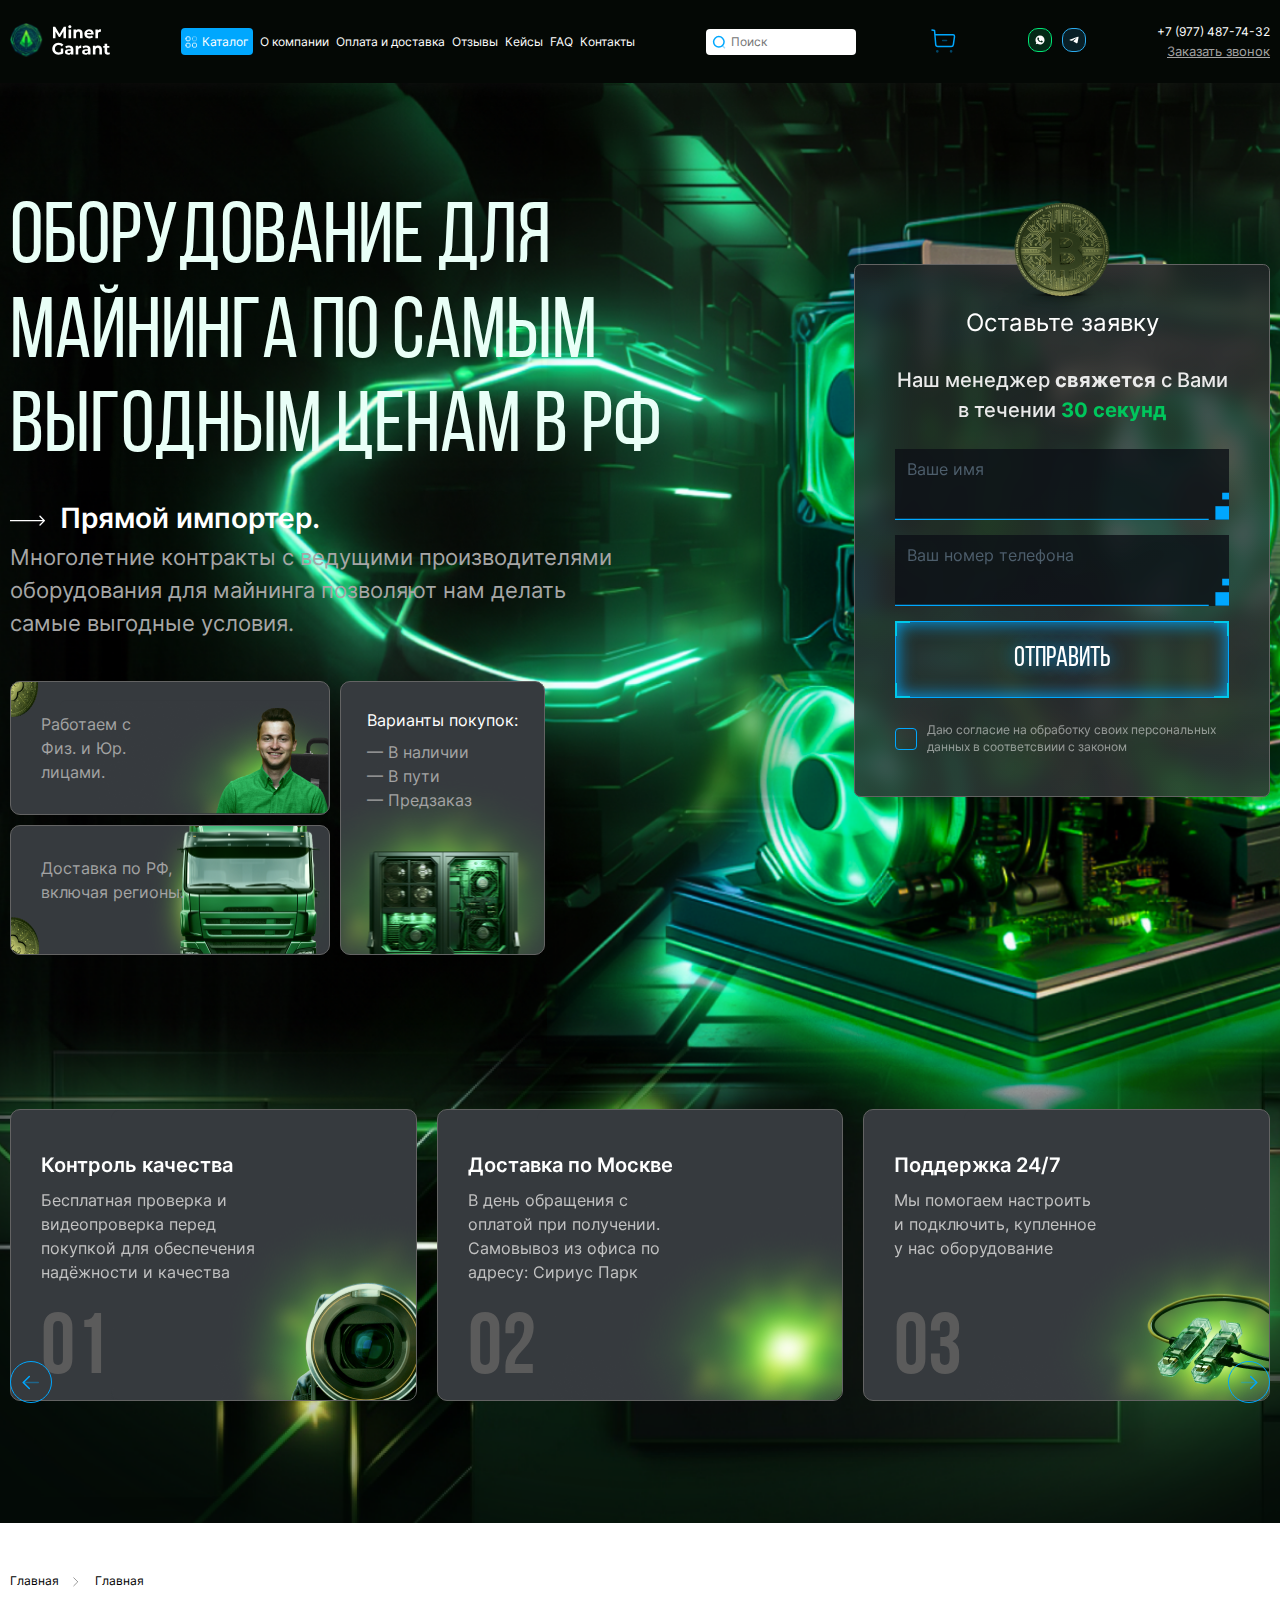
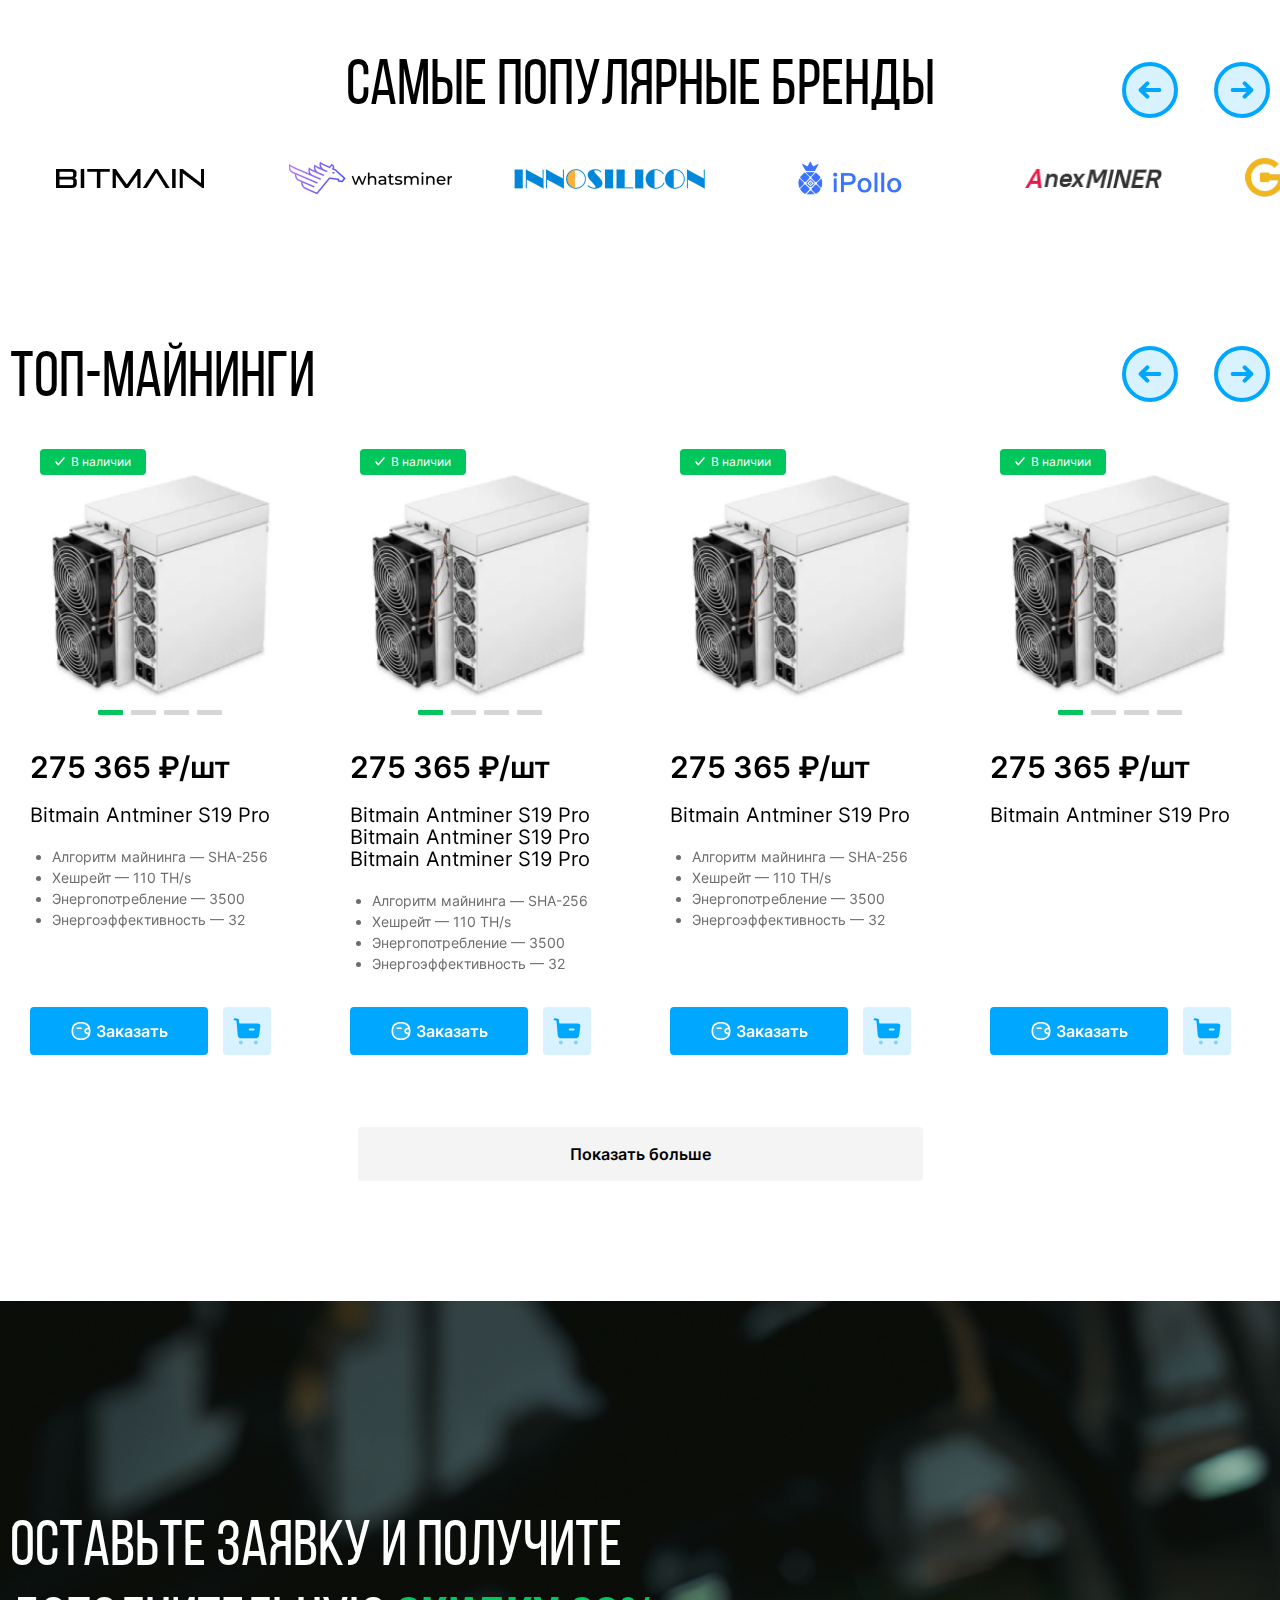
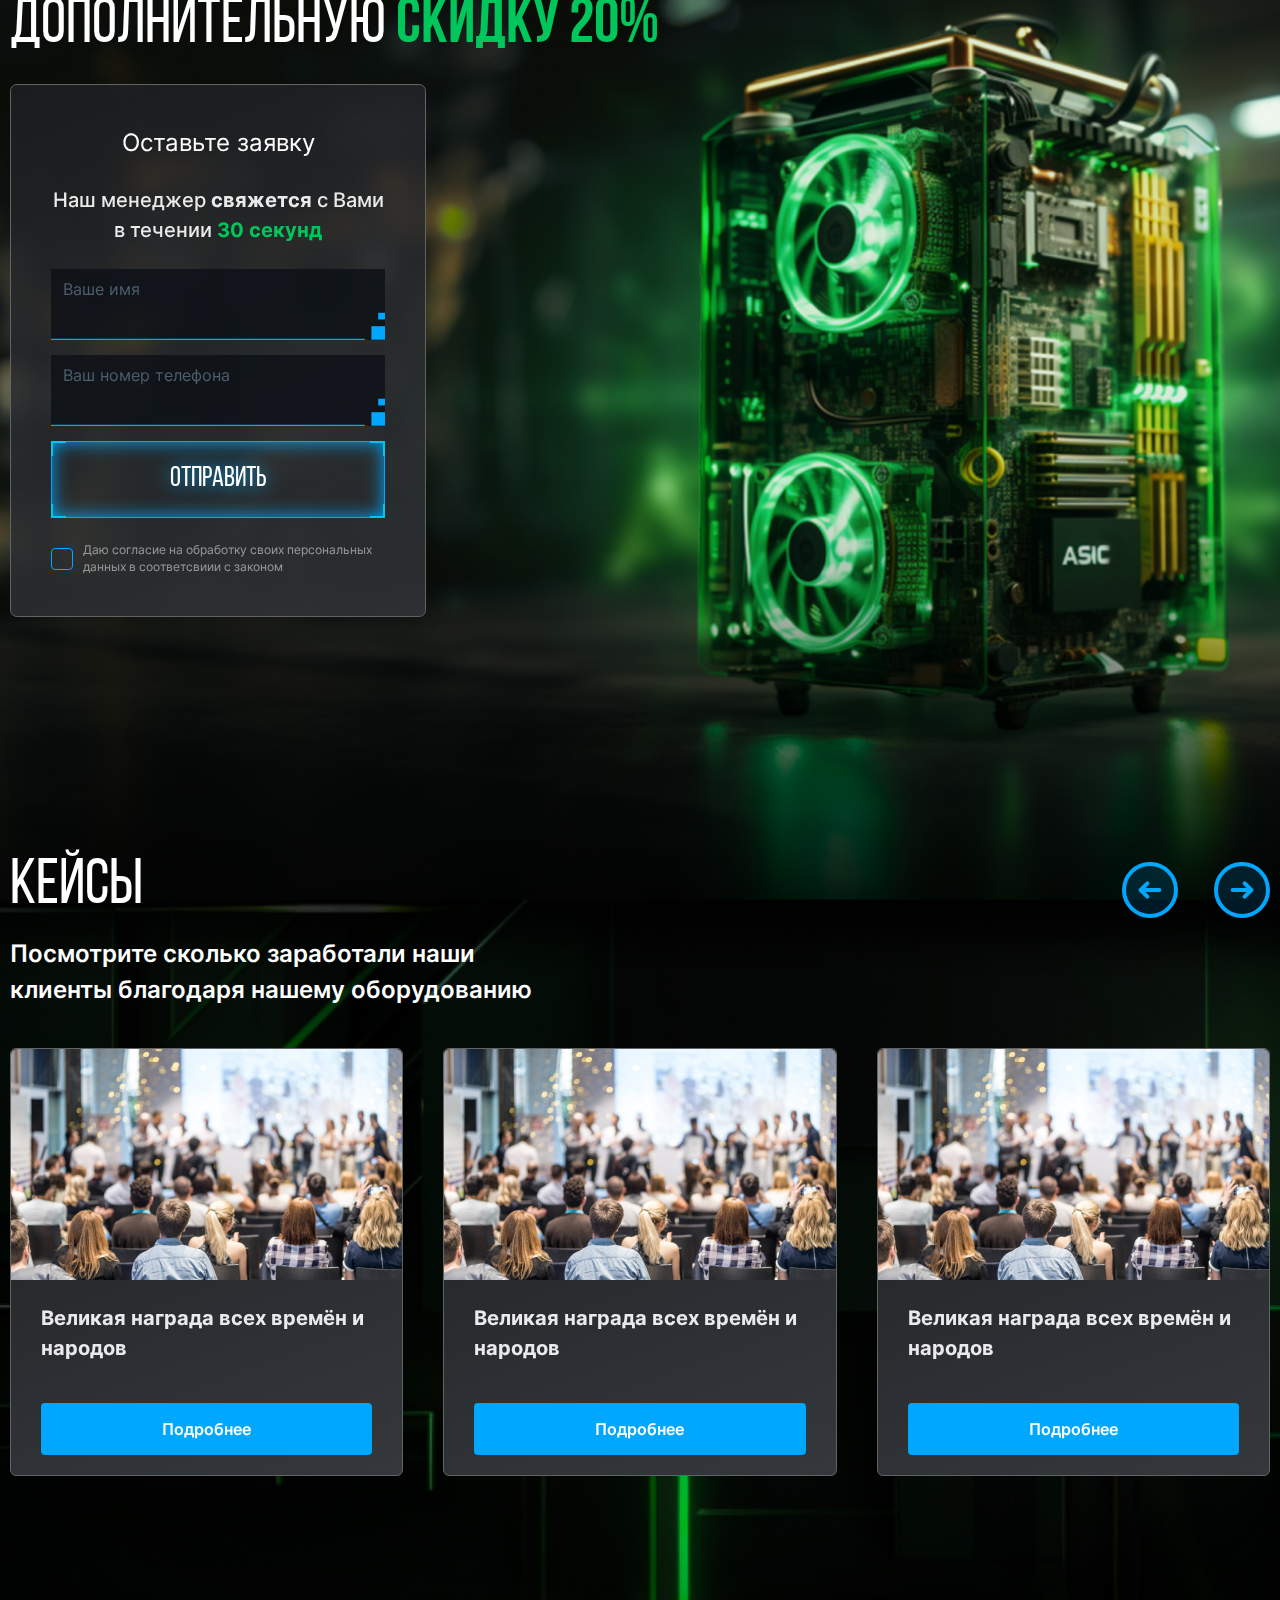
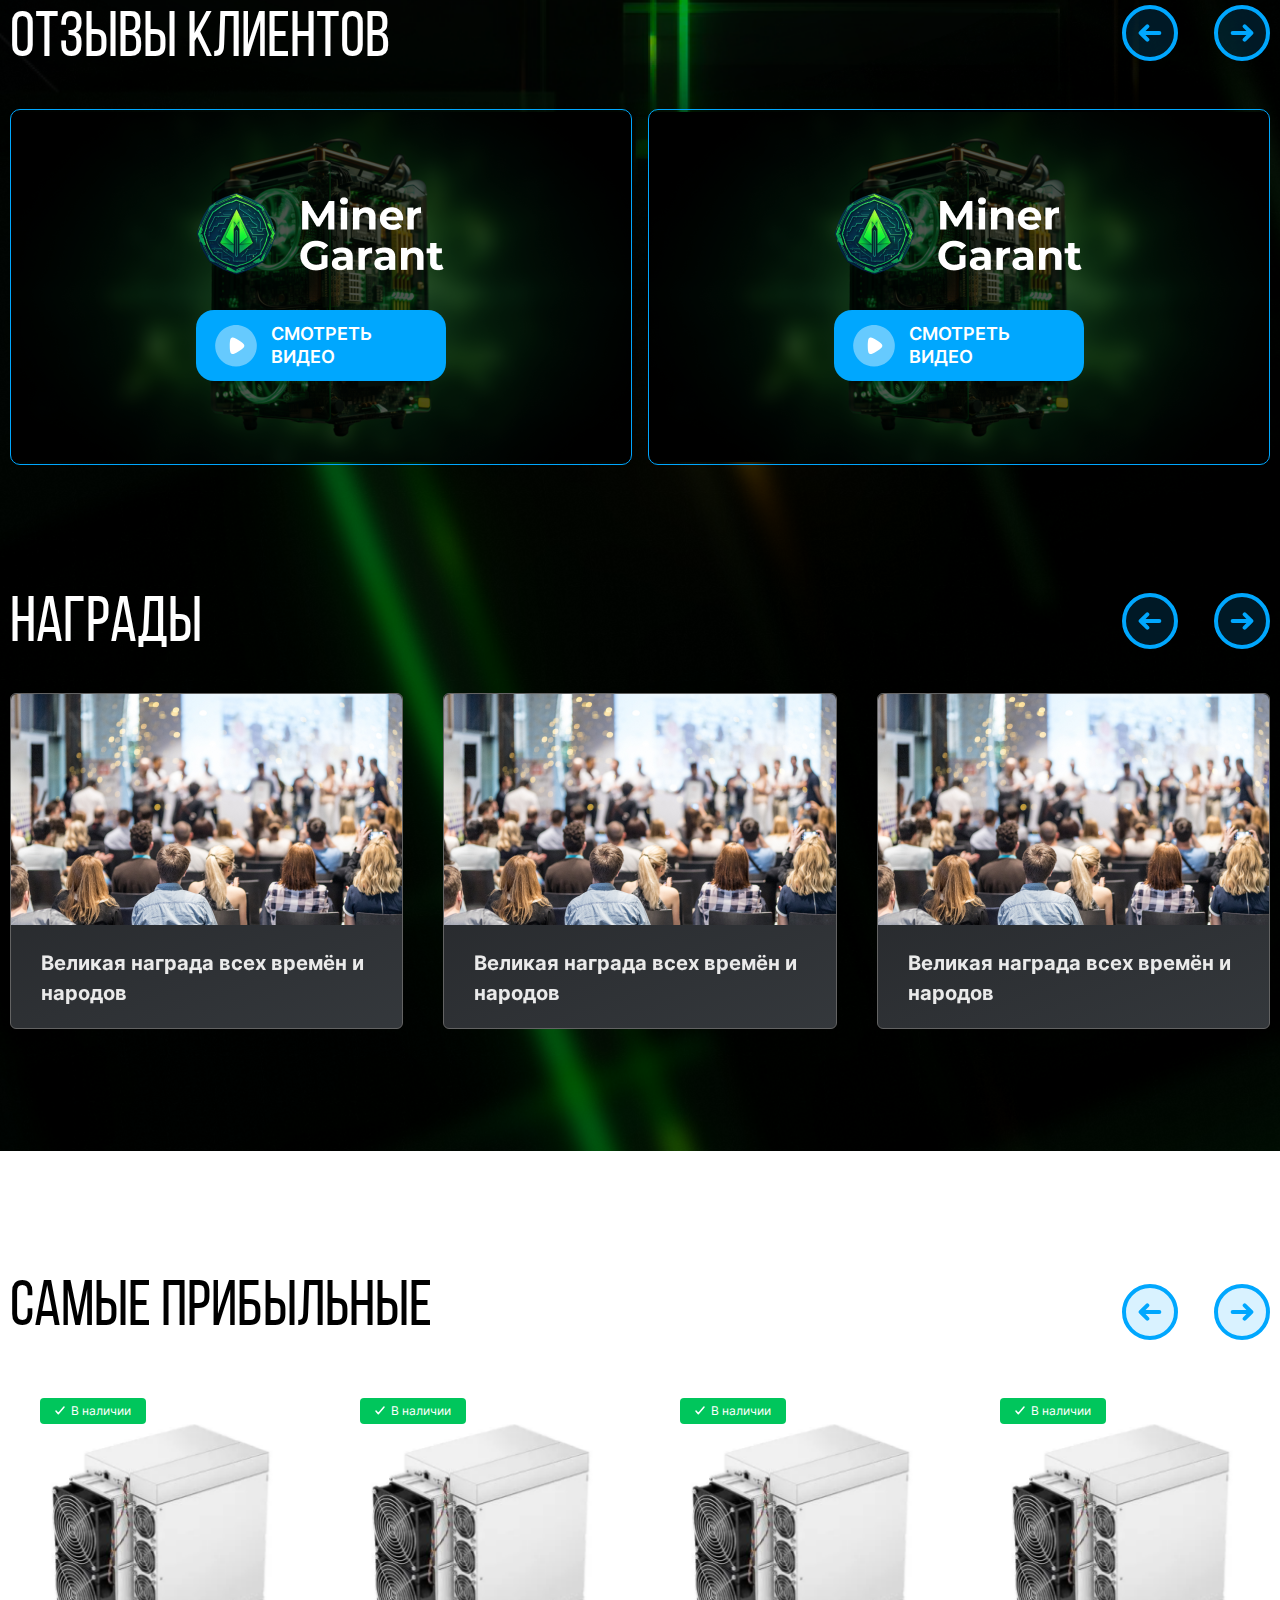
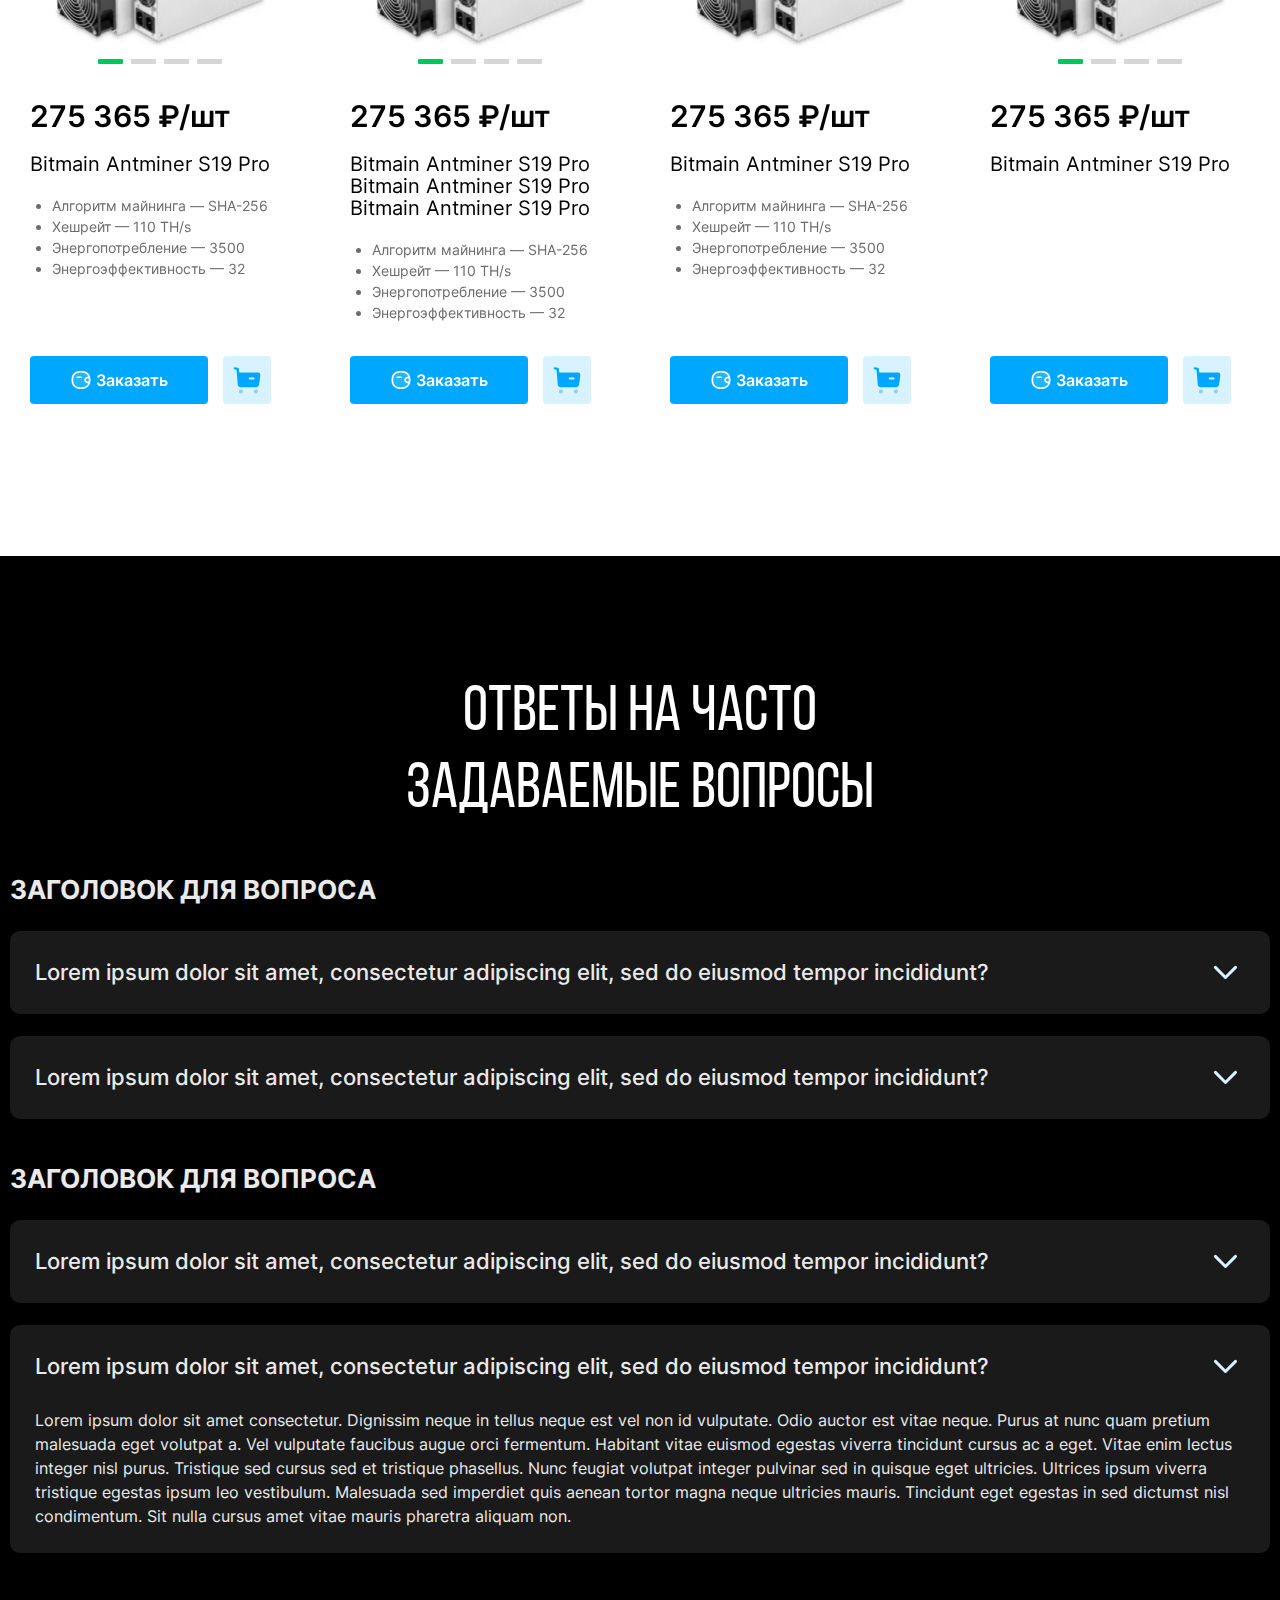
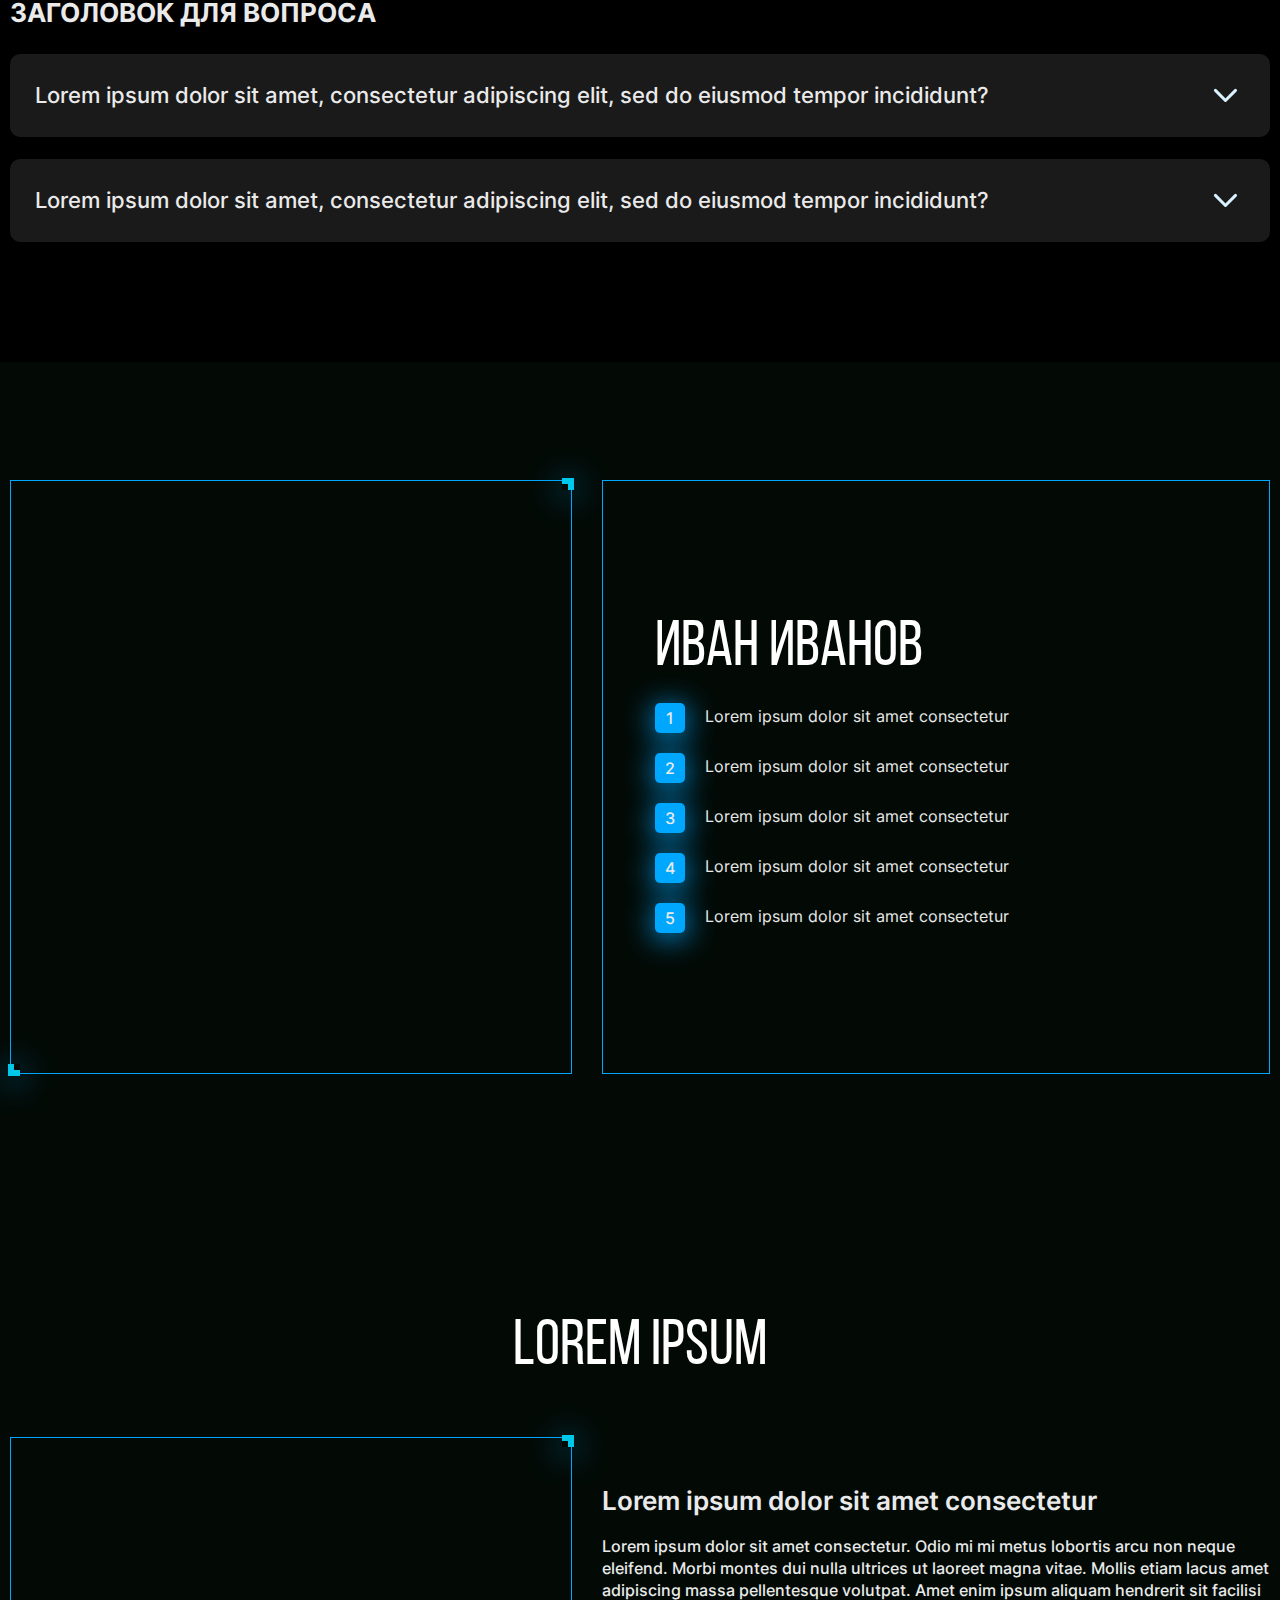
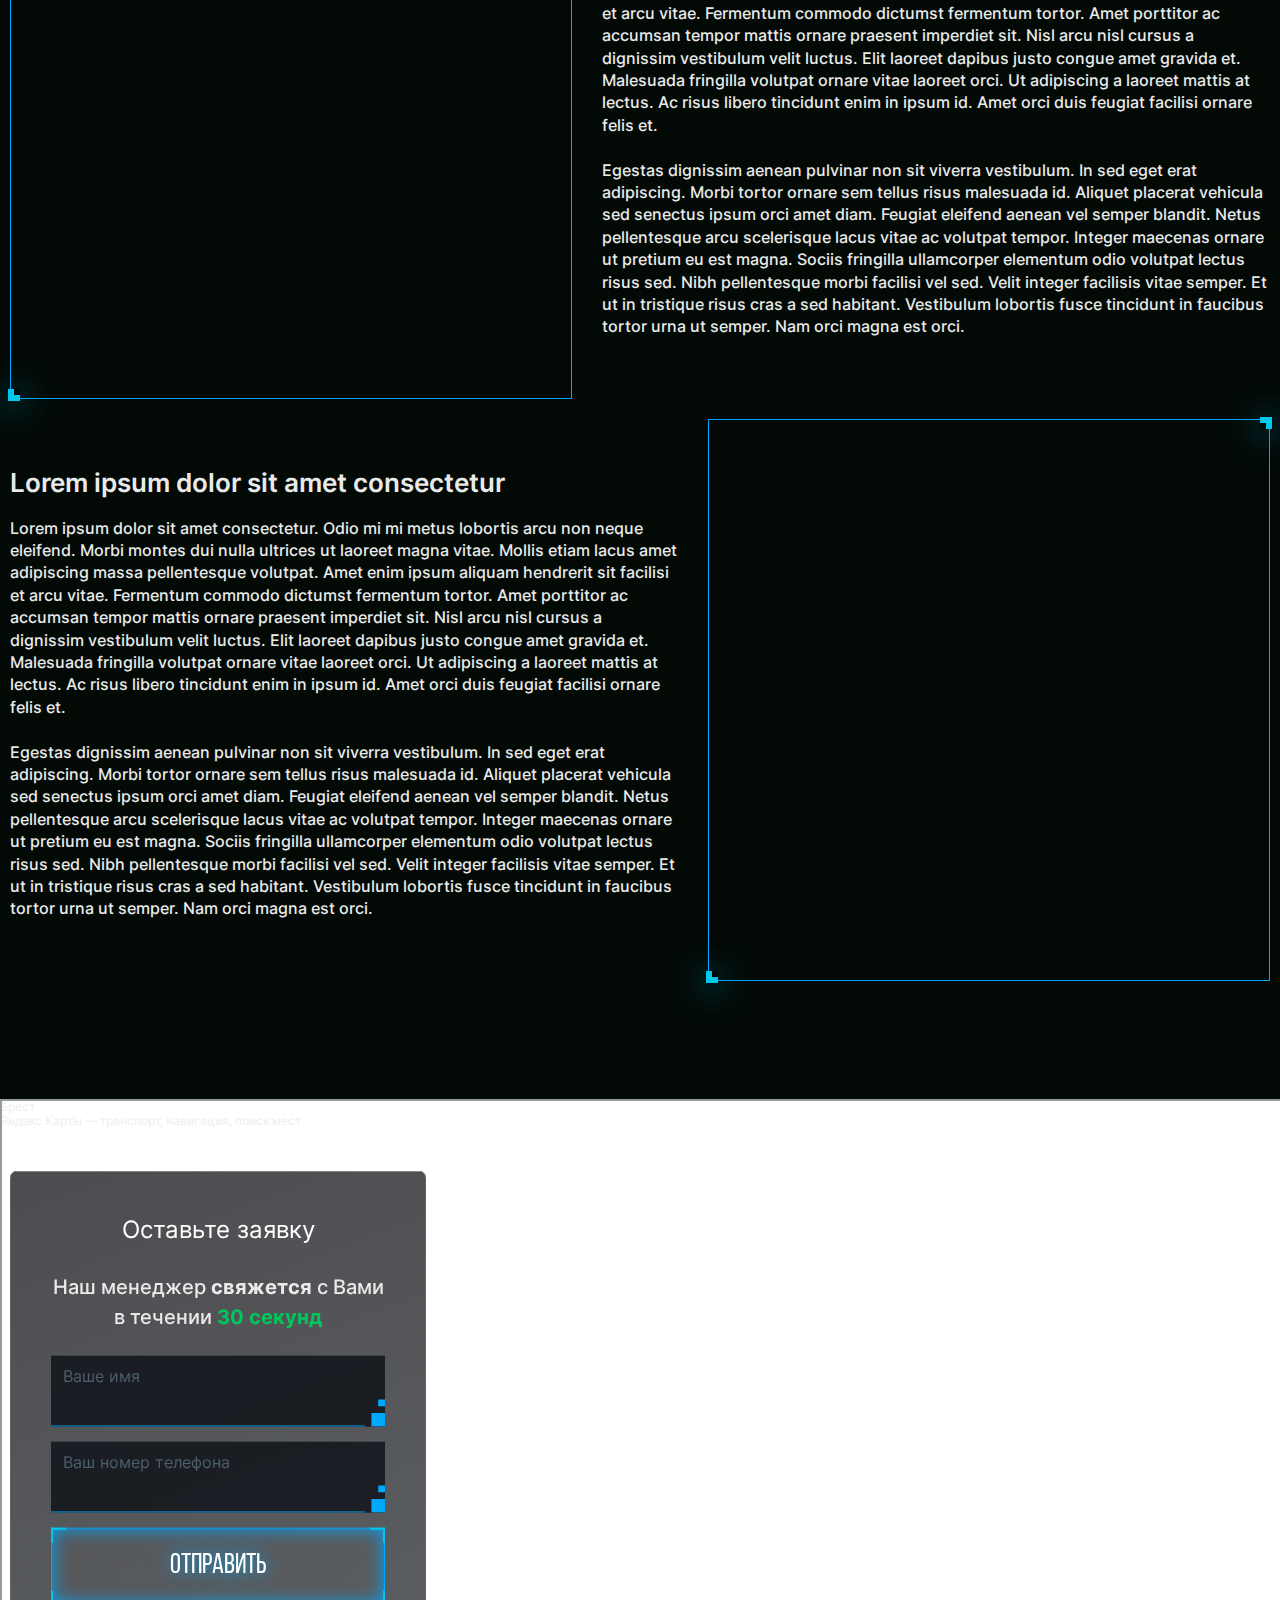
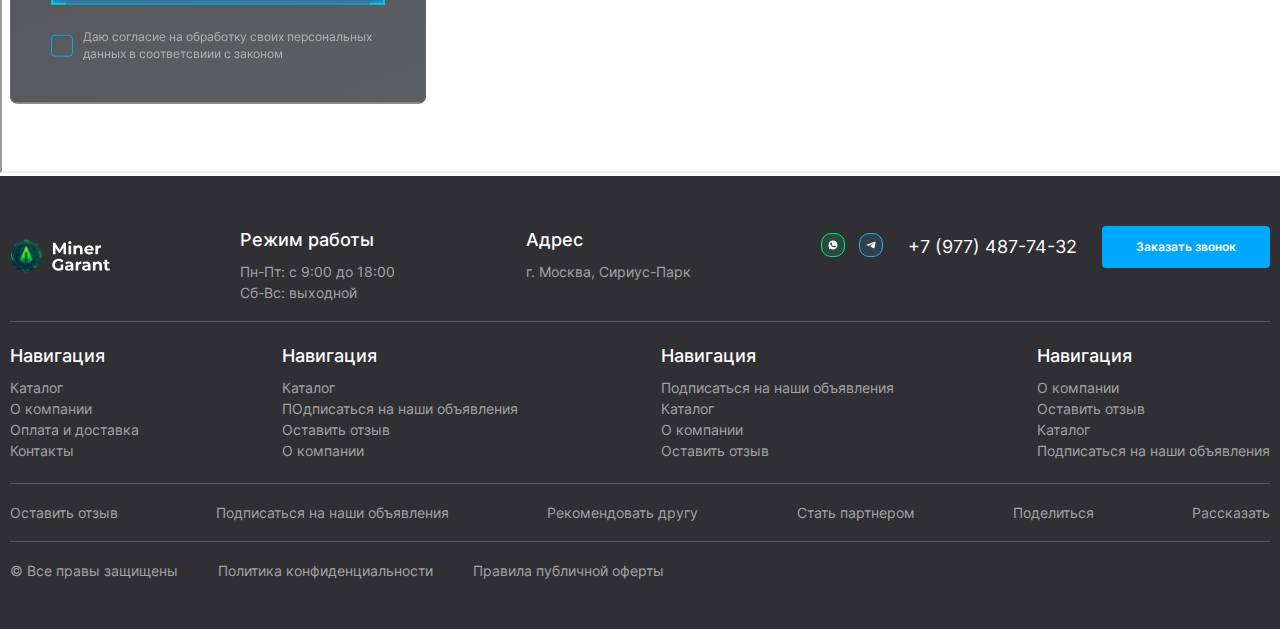
==== commit 27e38436: "Update index.html" ====
--- a/index.html
+++ b/index.html
@@ -1281,7 +1281,7 @@
 </section>
 <section class="map">
     <div class="wrap_relative">
-    <div style="position:relative;overflow:hidden;"><a href="https://yandex.by/maps/153/brest/?utm_medium=mapframe&utm_source=maps" style="color:#eee;font-size:12px;position:absolute;top:0px;">Брест</a><a href="https://yandex.by/maps/153/brest/?ll=23.685103%2C52.093753&utm_medium=mapframe&utm_source=maps&z=12" style="color:#eee;font-size:12px;position:absolute;top:14px;">Яндекс Карты — транспорт, навигация, поиск мест</a><iframe titel="map" src="https://yandex.by/map-widget/v1/?ll=23.685103%2C52.093753&z=12" width="1920" height="670"  allowfullscreen style="position:relative;"></iframe></div>
+    <div style="position:relative;overflow:hidden;"><a href="https://yandex.by/maps/153/brest/?utm_medium=mapframe&utm_source=maps" style="color:#eee;font-size:12px;position:absolute;top:0px;">Брест</a><a href="https://yandex.by/maps/153/brest/?ll=23.685103%2C52.093753&utm_medium=mapframe&utm_source=maps&z=12" style="color:#eee;font-size:12px;position:absolute;top:14px;">Яндекс Карты — транспорт, навигация, поиск мест</a><iframe title="map" src="https://yandex.by/map-widget/v1/?ll=23.685103%2C52.093753&z=12" width="1920" height="670"  allowfullscreen style="position:relative;"></iframe></div>
     <div class="container">
 
         <div class="form-block form-block_absolute">
@@ -1610,4 +1610,4 @@
 <script src="assets/libs/swiper/swiper-bundle.min.js"></script>
 <script src="assets/libs/fancybox/fancybox.umd.js"></script>
 </body>
-</html>+</html>
--- a/assets/css/style.css
+++ b/assets/css/style.css
@@ -432,7 +432,7 @@
     line-height: 18px;
     text-align: left;
 
-    border-radius: 0 4px 4px 0;
+    border-radius: 0 4px 4px 0!important;
 
 }
 .search-form__input::placeholder{
@@ -520,7 +520,7 @@
 }
 .mobile-content__content{
     transform: translateX(-100%);
-    transition: .3s;
+
     width: 100%;
     top: 54px;
     left: 0;
@@ -992,7 +992,7 @@
 }
 
 .main-block{
-    background: url("../images/mainfon.png") center center no-repeat;
+    background: url("../images/mainfon.webp") center center no-repeat;
     background-size: cover;
     padding-top: 111px;
     padding-bottom: 120px;
@@ -1067,7 +1067,7 @@
 }
 .block-advantage_right {
 
-    background: url("../images/img3.png") center bottom no-repeat #363A3E;
+    background: url("../images/img3.webp") center bottom no-repeat #363A3E;
     height: 100%;
     min-width: max-content;
     margin: 0;
@@ -1539,6 +1539,7 @@
     align-items: center;
     justify-content: center;
     border-radius: 4px;
+    max-width: 240px;
 
 
 }
@@ -1671,6 +1672,8 @@
 border-radius: 10px;
     display: flex;
     flex-direction: column;
+    max-width: 305px;
+    width: 305px;
 }
 .maining__properties{
     margin-top: 10px;
@@ -1761,7 +1764,7 @@
 
 }
 .big-fon{
-    background: url("../images/bigfon.png") top center no-repeat #070F0A;
+    background: url("../images/bigfon.webp") top center no-repeat #070F0A;
     background-size: cover;
 }
 .main-title_green{
@@ -1855,7 +1858,7 @@
     margin-top: -104px;
 }
 .reviews-slider__slide{
-    background: url("../images/videofon.png") center center no-repeat;
+    background: url("../images/videofon.webp") center center no-repeat;
 }
 .reviews-slide__image{
     margin-bottom: 32px;
@@ -1983,7 +1986,7 @@
 
 }
 .main-slider__slide_one{
-background: url("../images/1.png") bottom right no-repeat #363A3E;
+background: url("../images/1.webp") bottom right no-repeat #363A3E;
 ;
 }
 .main-slider__slide_two{
@@ -1998,7 +2001,7 @@
 ;
 }
 .main-slider__slide_four{
-    background: url("../images/4.png") bottom right no-repeat #363A3E;
+    background: url("../images/4.webp") bottom right no-repeat #363A3E;
 ;
 }
 .main-slider__slide{
@@ -2654,7 +2657,7 @@
 
 }
 .block-advantage__wrap_border-three{
-    background: url(../images/coin-top.png) top left no-repeat, url(../images/img3.png) right -102px bottom no-repeat #363A3E;
+    background: url(../images/coin-top.png) top left no-repeat, url(../images/img3.webp) right -102px bottom no-repeat #363A3E;
 }
 .row{
     display: flex;
@@ -3407,6 +3410,7 @@
 
 .about-page{
     background: url("../images/aboutfon.png") top center no-repeat;
+    padding-bottom: 120px;
 }
 .breadcrambs_about{
     margin: 0;
@@ -3422,6 +3426,7 @@
 }
 .massmedia{
     margin-top: 72px;
+    position: relative;
 }
 .massmedia .main-title{
     margin-bottom: 40px;
@@ -3440,6 +3445,7 @@
     background: linear-gradient(278.88deg, #1D1E21 -10.05%, #363A3E 104.16%);
     border: 1px solid #636363;
     border-radius: 10px;
+    max-width: 305px;
 
 }
 .massmedia-slider__name{
@@ -3490,6 +3496,138 @@
     display: flex;
     align-items: flex-end;
 }
+.case_about{
+    margin-top: 120px;
+}
+.about-video{
+    display: flex;
+    justify-content: space-between;
+    margin-top: 120px;
+    max-width: 840px;
+    margin-left: auto;
+    margin-right: auto;
+    margin-bottom: 20px;
+}
+.video-block_about{
+    max-width: 840px;
+    margin: 0 auto;
+    background: url("../images/videofon.webp") center center no-repeat;
+    background-size: cover;
+    border: 1px solid #00A7FE;
+    border-radius: 10px;
+    gap: 32px;
+    min-height: 495px;
+
+}
+.about-video__text{
+    color: #fff;
+
+    font-size: 16px;
+    font-weight: 400;
+    line-height: 24px;
+
+
+}
+
+.payment-page{
+    background: url("../images/aboutfon.png") top center no-repeat;
+    background-size: cover;
+    padding-top: 42px;
+    padding-bottom: 120px;
+}
+.breadcrambs_payment{
+    margin-top: 0;
+}
+.breadcrams__link_payment,.breadcrams__title_payment{
+    color: #fff;
+    opacity: 0.5;
+}
+.payment{
+
+}
+.main-title_payment{
+margin-top: 60px;
+    margin-bottom: 64px;
+}
+.payment__row{
+    display: flex;
+
+}
+.payment__row:not(:last-child){
+    margin-bottom: 60px;
+}
+.payment__title{
+    font-family: Bebas Neue;
+    font-size: 64px;
+    font-weight: 400;
+    line-height: 70.4px;
+   color: var(--white);
+    margin: 0;
+    min-width: 24%;
+
+}
+.patment__content{
+display: flex;
+    gap: 10px;
+}
+.payment__column{
+    border: 1.15px solid #636363;
+    background: linear-gradient(159.62deg, #1D1E21 -9.85%, #363A3E 108.97%);
+padding: 25px;
+    border-radius: 6px;
+}
+.payment__name{
+    font-family: Bebas Neue;
+    font-size: 30px;
+    font-weight: 400;
+    line-height: 33px;
+ color: var(--white);
+    margin-bottom: 10px;
+
+}
+.payment__description{
+   color: #D2D2D2;
+    font-size: 16px;
+    font-weight: 400;
+    line-height: 24.64px;
+    text-align: left;
+
+}
+.payment__list{
+    margin-top: 10px;
+    margin-bottom: 10px;
+    padding-left: 20px;
+}
+.payment__column_haif{
+    width: 50%;
+}
+
+.brand__item img{
+    object-fit: contain;
+}
+.case-slider__image img{
+    object-fit: cover;
+    width: 100%;
+}
+.case-slider__slide{
+
+}
+.swiper-slide{
+    box-sizing: border-box;
+}
+.dropdown-menu__wrap .dropdown-menu__link{
+    max-width: 50%;
+}
+.main-text__image img{
+    object-fit: cover;
+}
+.form-logo{
+    text-align: center;
+    margin-bottom: 19px;
+}
+.main-block__right_catalog{
+    padding-top: 5px;
+}
 @media (max-width: 1400px) {
     .product-row {
 
@@ -3506,6 +3644,9 @@
     }
 }
 @media (max-width: 1280px) {
+    .form-logo{
+        padding-top: 10px;
+    }
     .cart__bottom{
         flex-direction: column;
     }
@@ -3555,7 +3696,7 @@
         align-items: center;
     }
     .main-block_catalog{
-        background: url("../images/mainfon.png") top center no-repeat;
+        background: url("../images/mainfon.webp") top center no-repeat;
         background-size: cover;
         padding-bottom: 60px;
     }
@@ -3589,6 +3730,49 @@
     }
 }
 @media (max-width: 960px) {
+    .main-title_payment{
+        margin-bottom: 20px;
+        margin-top: 20px;
+
+        font-size: 44px;
+
+        line-height: 48.4px;
+
+
+    }
+    .payment__row{
+        flex-direction: column;
+    }
+    .payment__row:not(:last-child){
+
+    }
+    .payment__title{
+        text-align: center;
+
+        font-size: 30px;
+        font-weight: 400;
+        line-height: 33px;
+      margin-bottom: 10px;
+
+    }
+    .patment__content{
+        flex-direction: column;
+    }
+    .payment__column_haif{
+        width: 100%;
+        box-sizing: border-box;
+    }
+    .payment__name{
+
+        font-size: 24px;
+        font-weight: 400;
+        line-height: 26.4px;
+
+
+    }
+    .payment-page{
+        padding-bottom: 60px;
+    }
     .about__text{
         margin-bottom: 20px;
     }
@@ -3638,7 +3822,7 @@
     .brand__item{
 
         padding: 12px;
-        max-width: max-content;
+
 
     }
     .main-text__row{
@@ -3702,7 +3886,10 @@
 
 
 
-
+     .child-level2{
+         padding-top: 0px !important;
+         padding-bottom: 0px !important;
+     }
     .menu-column__item_blue:before{
         content: url("../images/categorym.svg") !important;
         vertical-align: middle;
@@ -3824,6 +4011,50 @@
     }
 }
 @media (max-width:768px){
+    .about__content{
+        margin-bottom: 40px;
+    }
+    .main-title_about {
+        margin-bottom: 10px;
+    }
+    .massmedia{
+        margin-top: 65px;
+    }
+    .massmedia .main-title{
+        margin-bottom: 15px;
+    }
+    .massmedia-slider{
+        padding-top: 0 !important;
+        margin-top: 0;
+        padding-bottom: 47px!important;
+        margin-bottom: -47px;
+    }
+    .about-video__text{
+        margin-bottom: 10px;
+    }
+    .about-video{
+        flex-direction: column;
+        justify-content: center;
+        align-items: center;
+        text-align: center;
+    }
+    .about-page{
+        padding-bottom: 31px;
+    }
+    .video-block_about{
+        gap: 16px;
+    }
+    .video-block__image_about img{
+        width: 140px;
+        height: auto;
+    }
+    .video-block_about{
+        min-height: 200px;
+    }
+    .video-block_about a{
+        padding: 0.4px 10px;
+        border-radius: 9.52px;
+    }
     .main-block__return a {
 
         font-size: 40px;
@@ -4380,7 +4611,7 @@
     }
     .block-advantage_right {
 
-        background: url('../images/coin-top.png') top left no-repeat,url("../images/img3.png") right bottom no-repeat,linear-gradient(278.88deg, #1D1E21 -10.05%, #363A3E 104.16%);
+        background: url('../images/coin-top.png') top left no-repeat,url("../images/img3.webp") right bottom no-repeat,linear-gradient(278.88deg, #1D1E21 -10.05%, #363A3E 104.16%);
 
     }
     .maining__slider_most-profitable{
@@ -4433,6 +4664,13 @@
     }
 }
 @media (max-width: 480px) {
+    .about__link{
+        width: 100%;
+        box-sizing: border-box;
+        align-items: center;
+        text-align: center;
+        justify-content: center;
+    }
     .text-block__title_thank br{
         display: none;
     }
@@ -4591,6 +4829,6 @@
 
         background: url(../images/search.svg) center right 5px no-repeat var(--white);
 
-        border-radius: 4px 0 0 4px;
-    }
-}
+        border-radius: 4px 0 0 4px!important;
+    }
+}
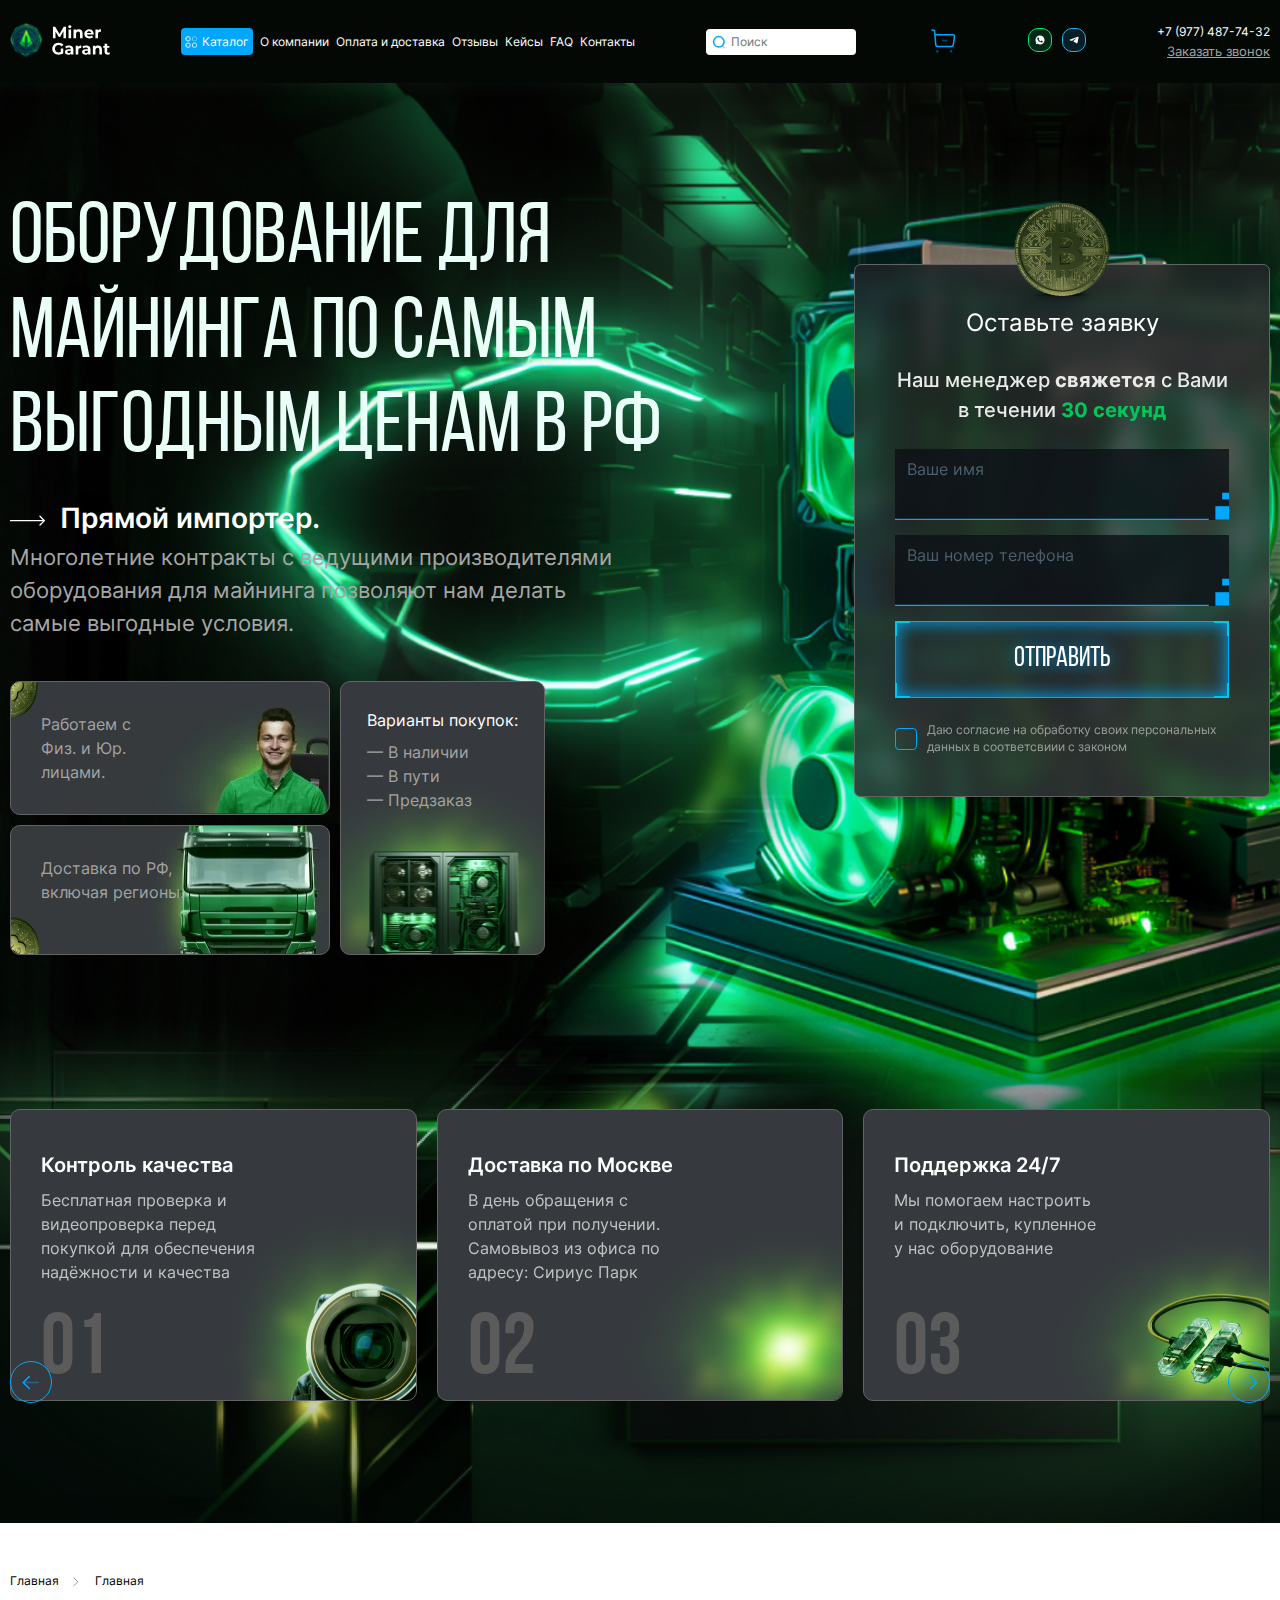
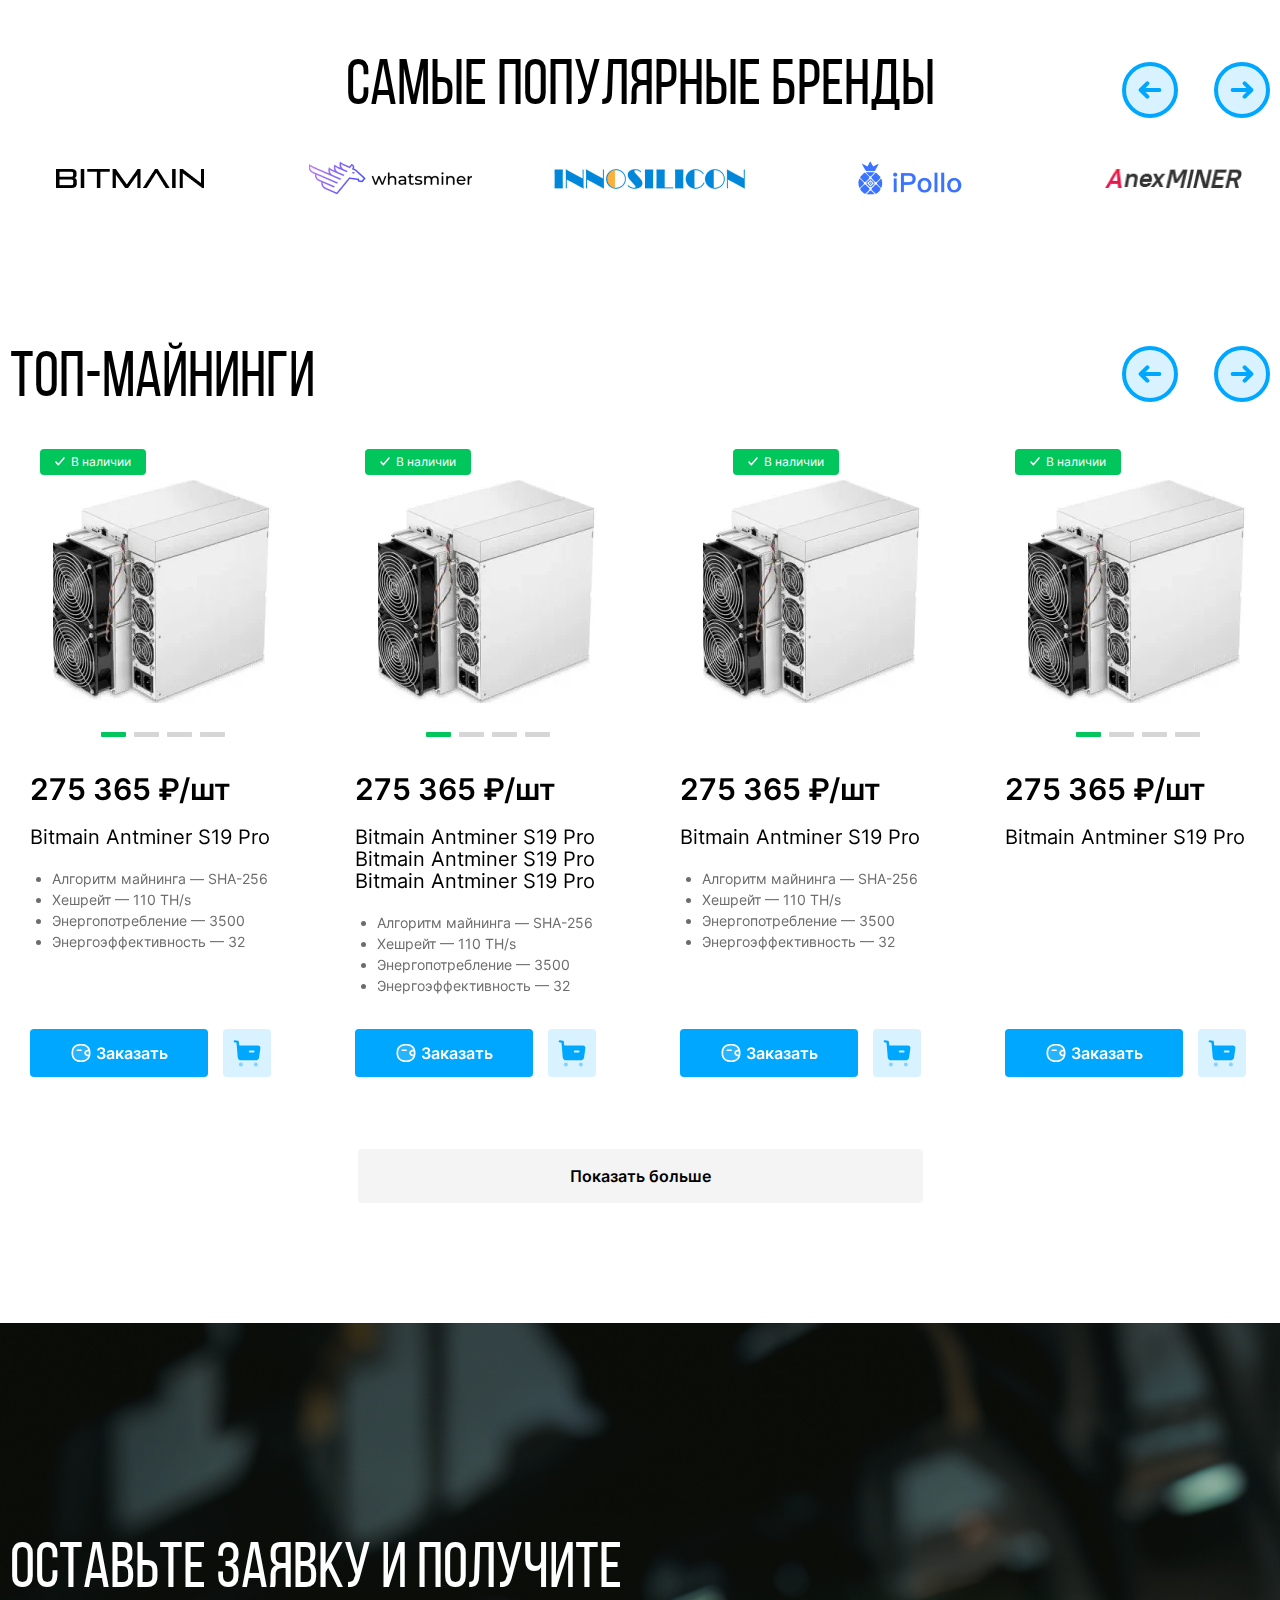
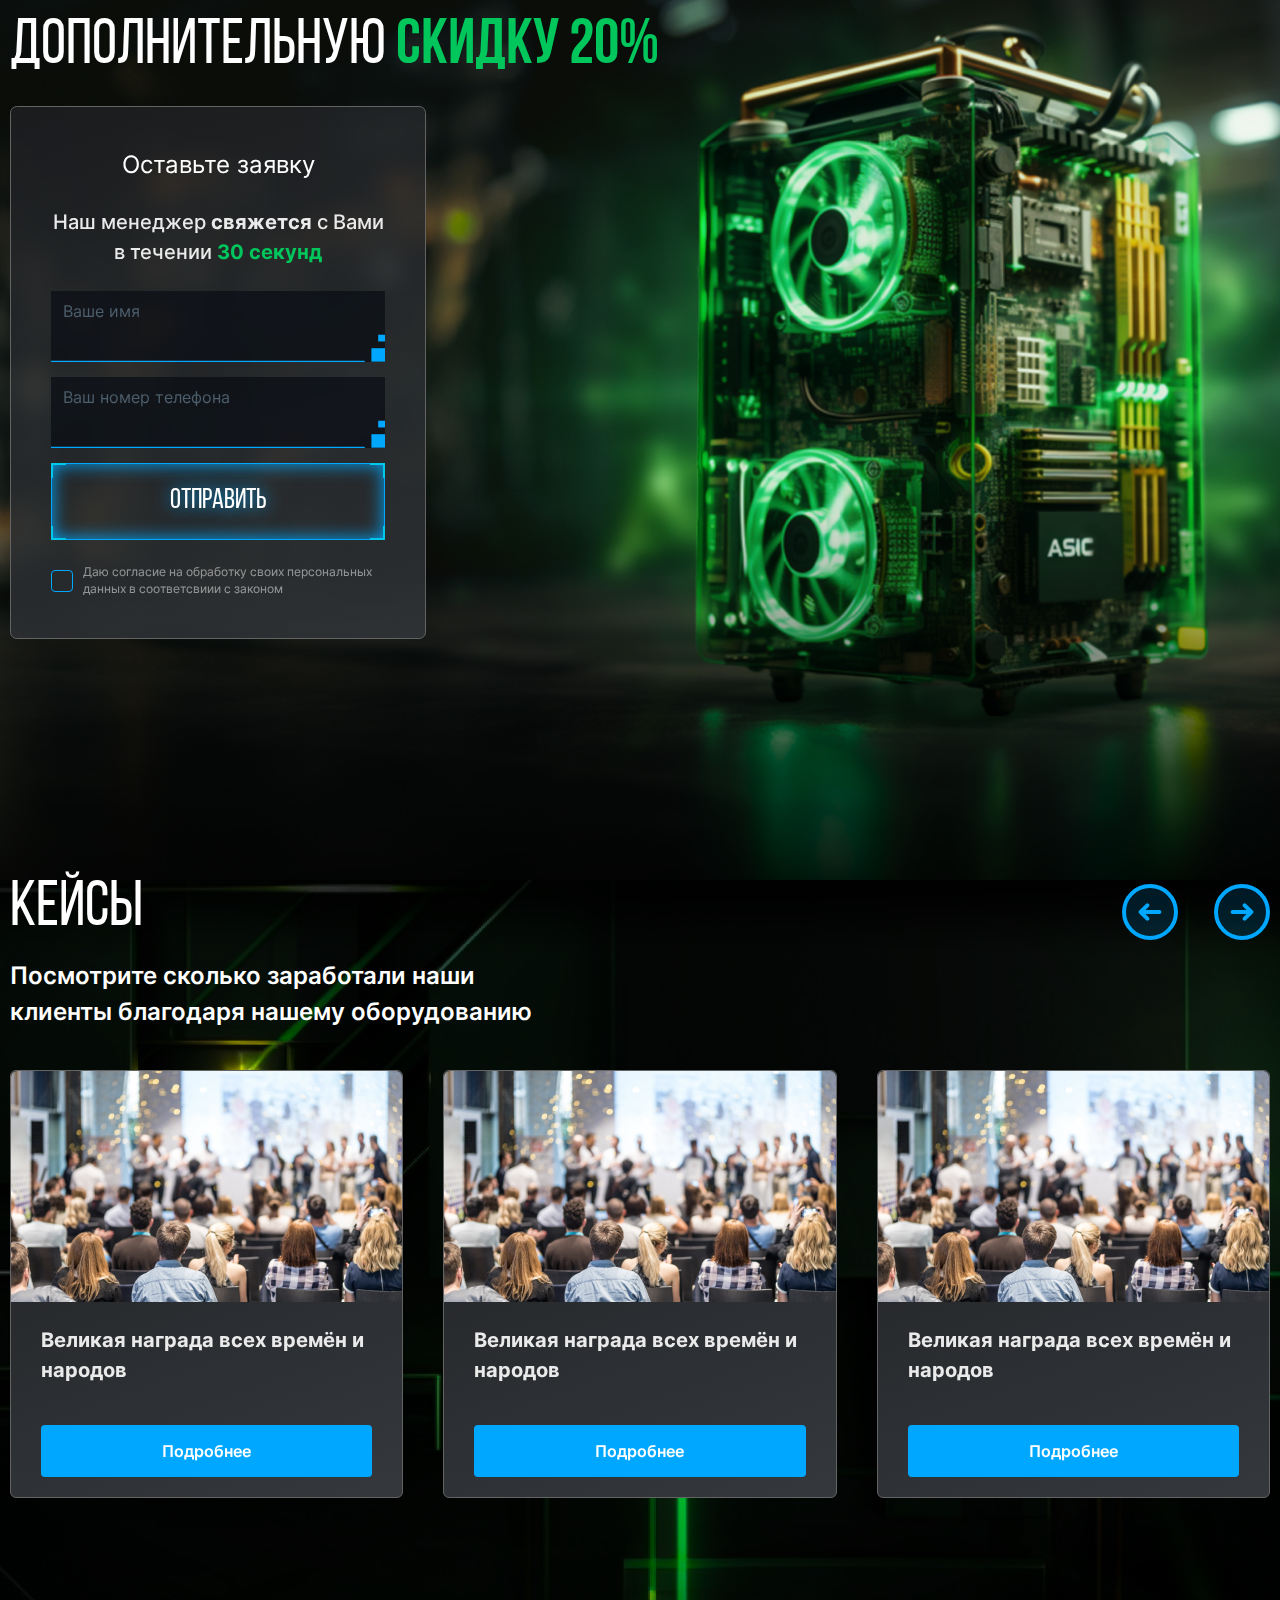
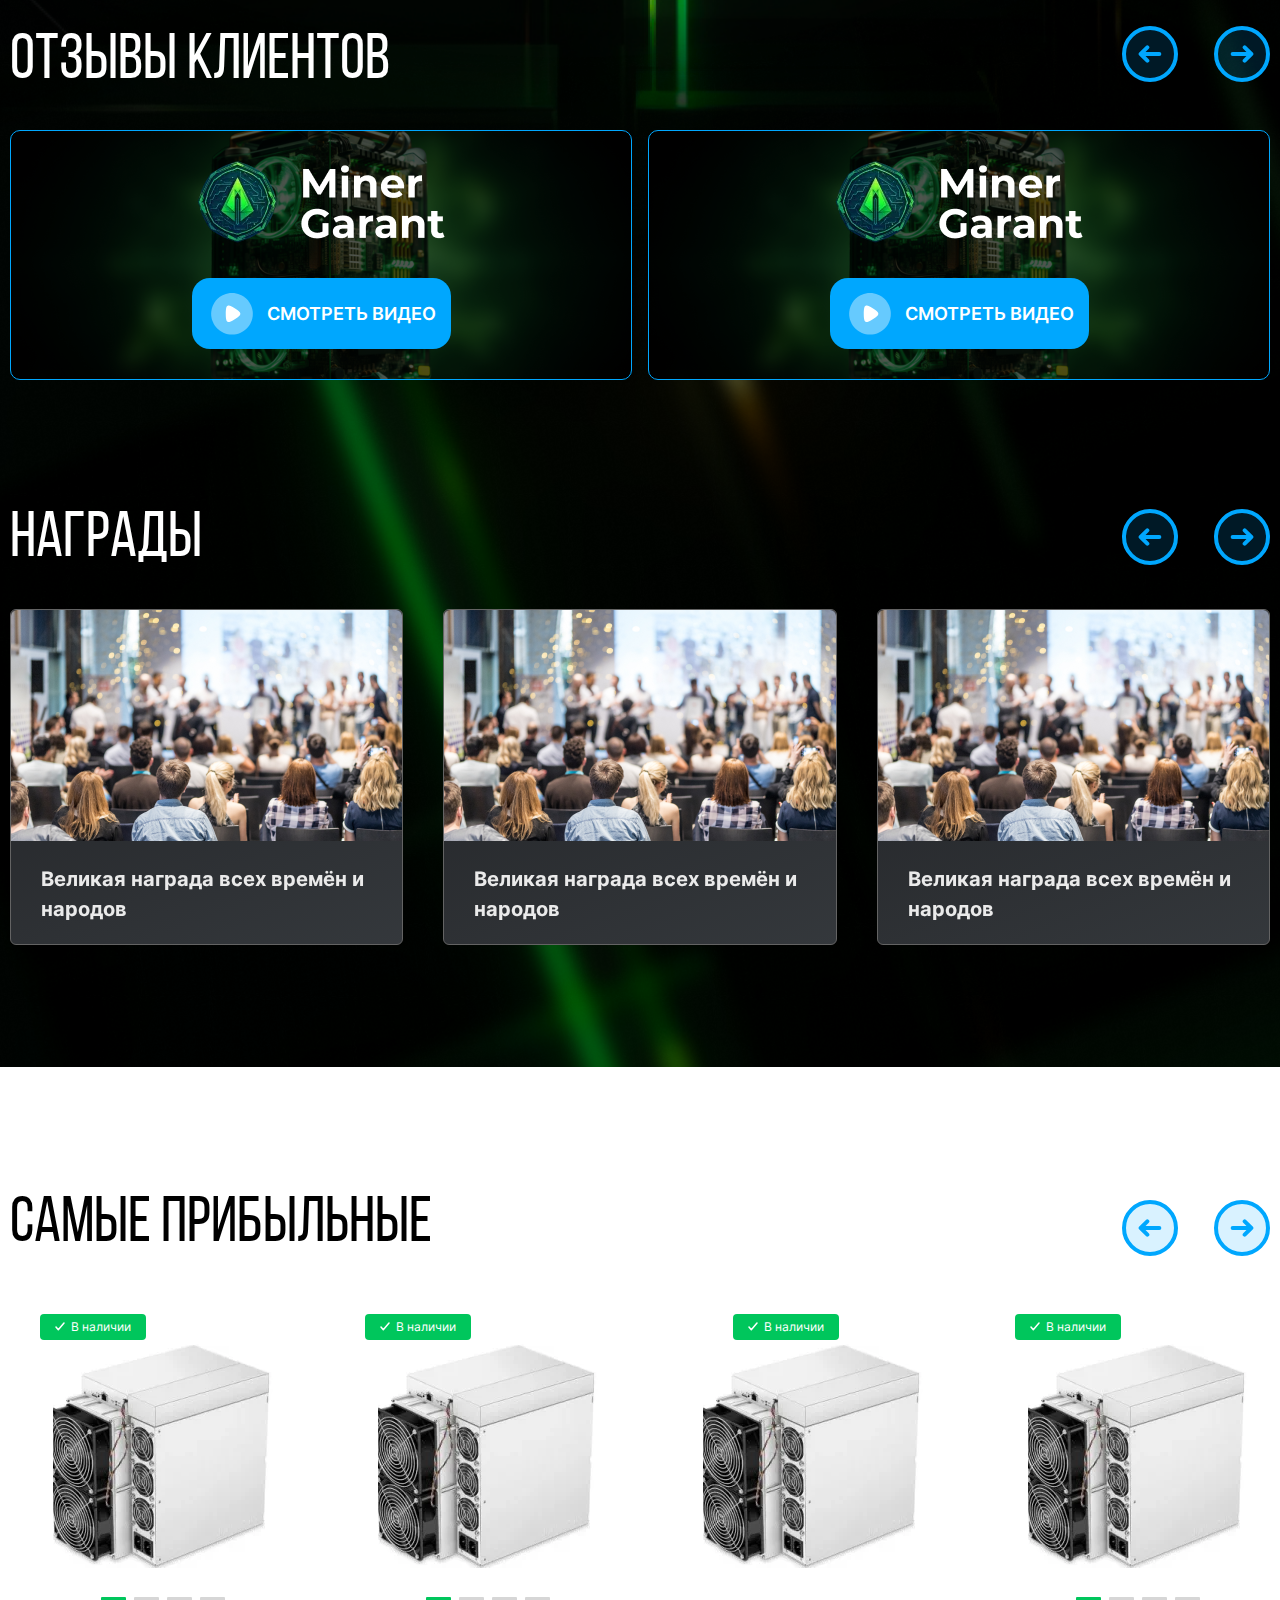
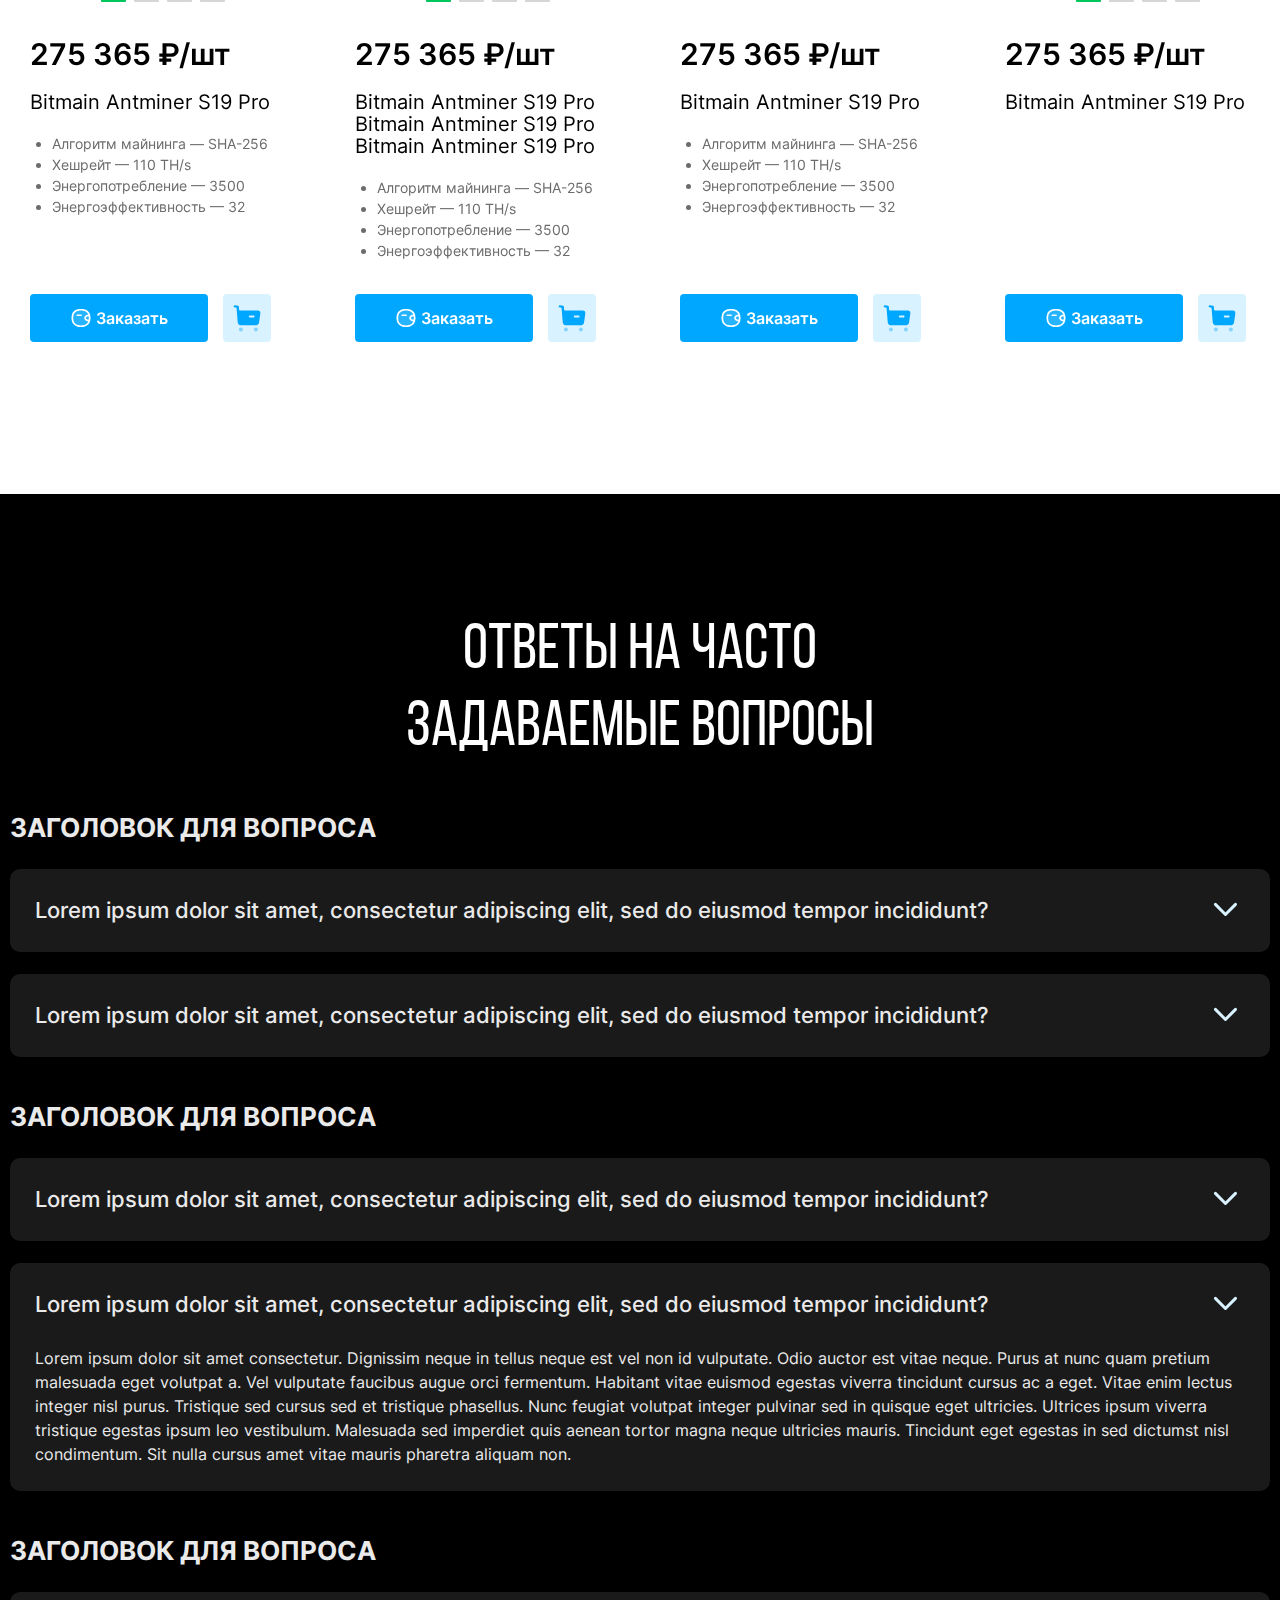
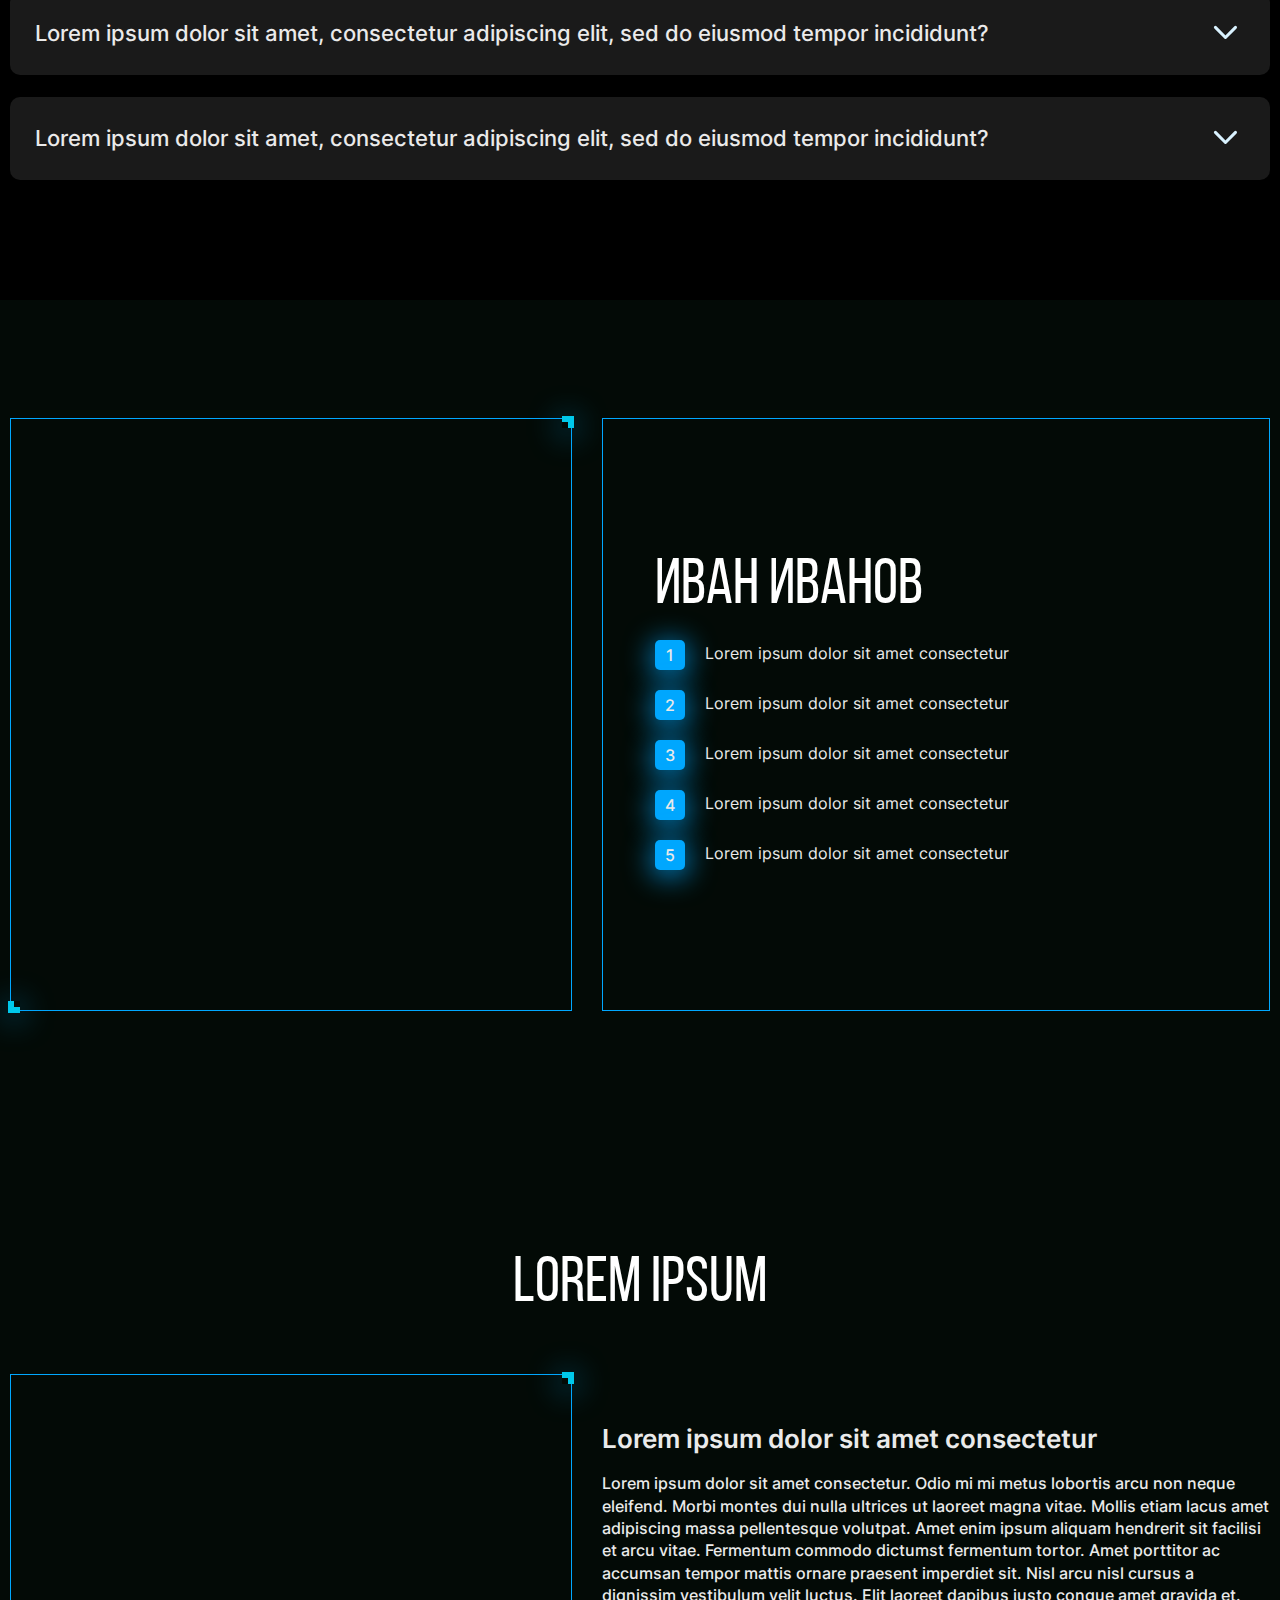
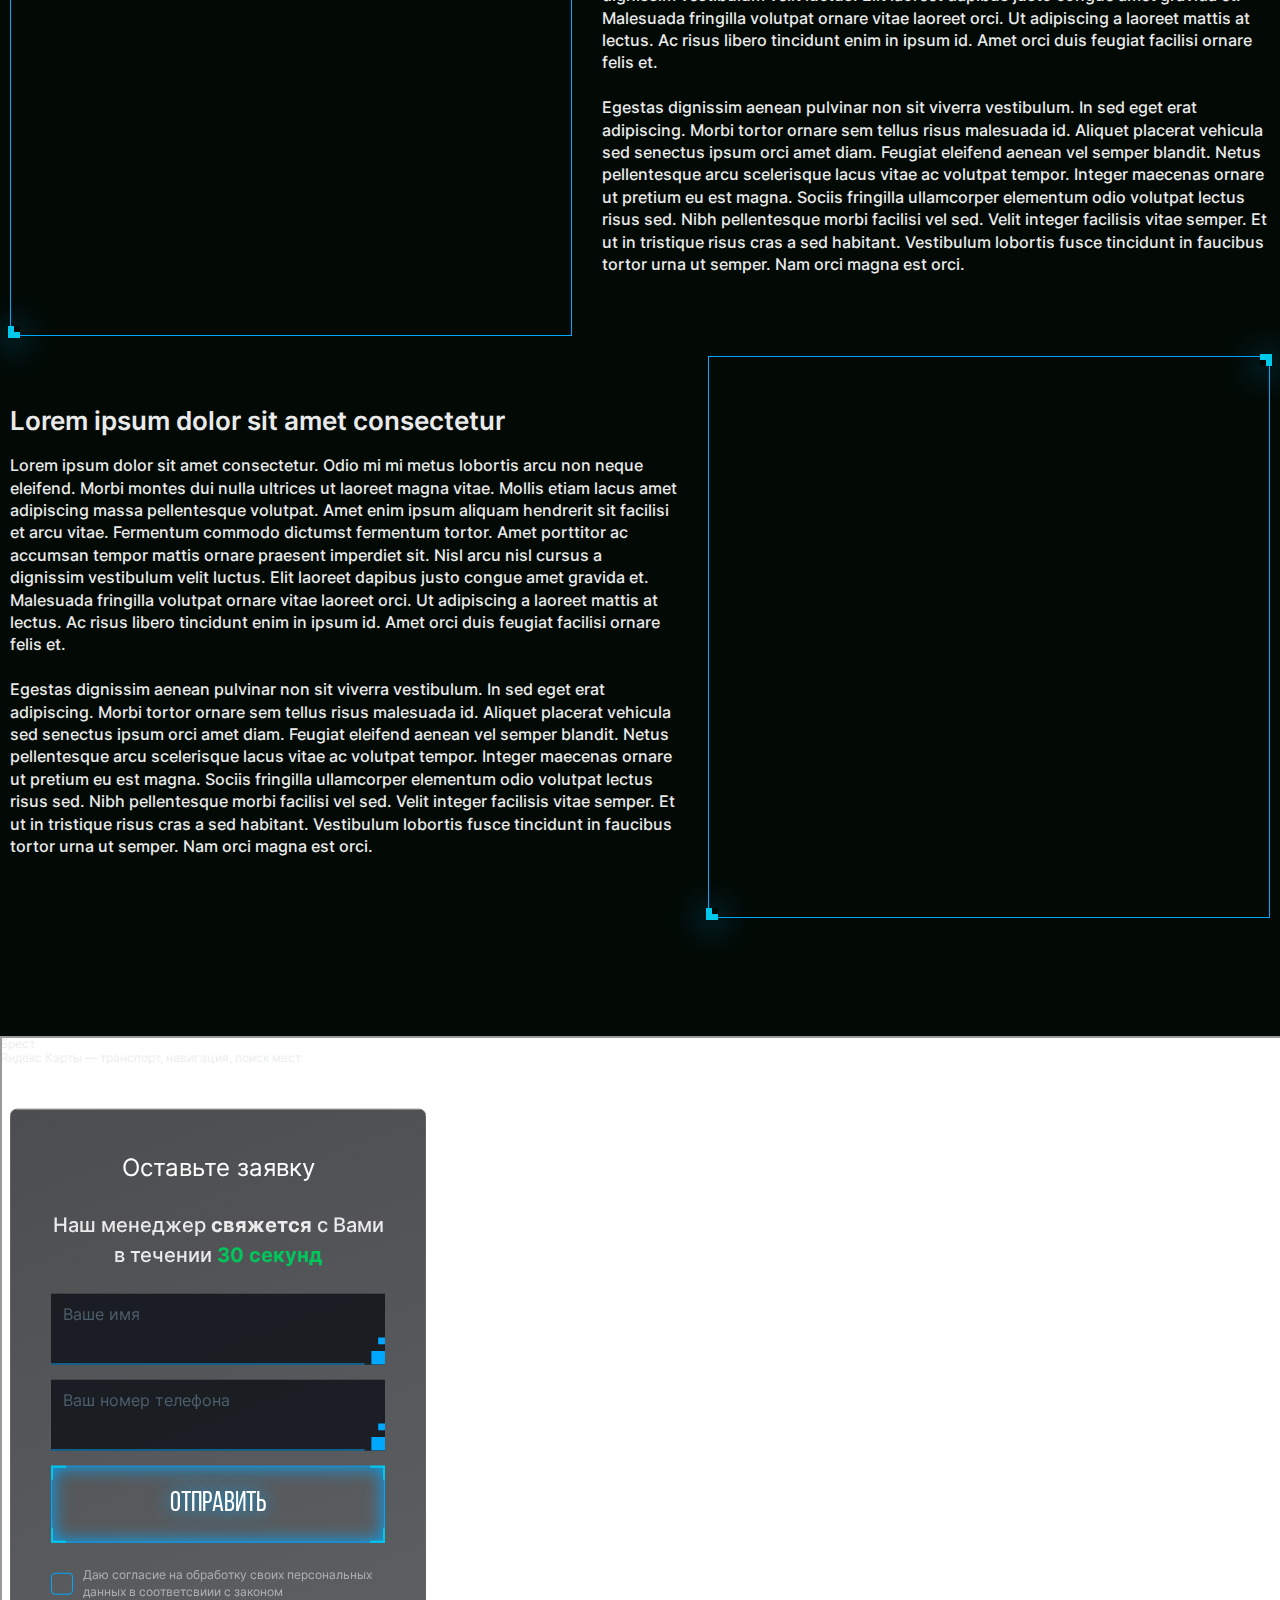
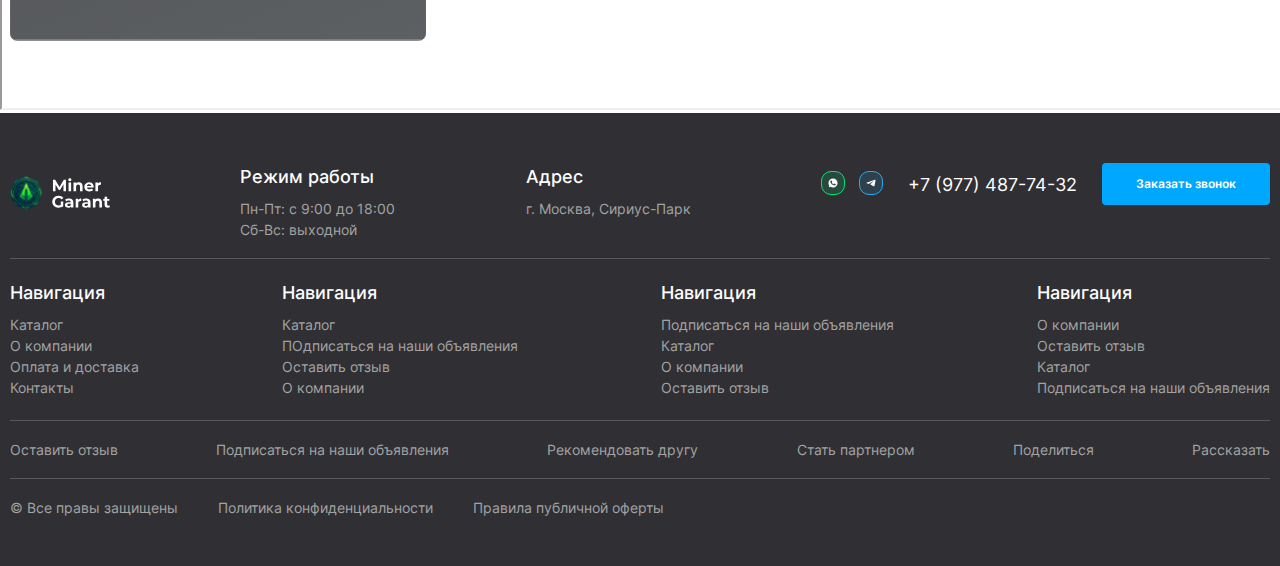
==== commit 0902dce8: "Add files via upload" ====
--- a/index.html
+++ b/index.html
@@ -7,9 +7,7 @@
     <meta name="viewport" content="width=device-width, initial-scale=1.0">
 
     <link rel="stylesheet" href="assets/css/style.css">
-    <link rel="preconnect" href="https://fonts.googleapis.com">
-    <link rel="preconnect" href="https://fonts.gstatic.com" crossorigin>
-    <link href="https://fonts.googleapis.com/css2?family=Montserrat:ital,wght@0,100..900;1,100..900&display=swap" rel="stylesheet">
+
     <link rel="stylesheet" href="assets/libs/swiper/swiper-bundle.min.css">
     <link rel="stylesheet" href="assets/libs/fancybox/fancybox.css">
     </head>
@@ -408,8 +406,8 @@
 
                 <form action="/" class="form form-main">
                     <div class="form__group">
-                        <label for="name" class="form__label form__label_grey">Ваше имя</label>
-                        <input type="text"  name="name" class="form__input form__input_white" value="">
+                        <label for="name-top" class="form__label form__label_grey">Ваше имя</label>
+                        <input type="text"  name="name-top" id="name-top" class="form__input form__input_white" value="">
                     </div>
                     <div class="form__group">
                         <label for="phone"  class="form__label form__label_grey">Ваш номер телефона</label>
@@ -470,10 +468,7 @@
                         </div>
                         <div class="main-slider__number">04</div>
 
-                    </div>
-
-                    ...
-                </div>
+                    </div></div>
                 <!-- If we need pagination -->
                 <div class="main-slider__pagination"></div>
 
@@ -557,27 +552,36 @@
         <div class="swiper maining__slider">
             <div class="swiper-wrapper maining__row">
                 <div class="swiper-slide maining__item">
-                    <a href="#">
+
                     <div class="maining__images swiper">
+
                         <div class="swiper-wrapper">
                             <div class="swiper-slide maining_image">
-                                <img src="assets/images/maining.png" alt width="320" height="290">
-
-                            </div>
-                            <div class="swiper-slide maining_image">
-                                <img src="assets/images/maining.png" alt width="320" height="290">
-                            </div>
-                            <div class="swiper-slide maining_image">
-                                <img src="assets/images/maining.png" alt width="320" height="290">
-                            </div>
-                            <div class="swiper-slide maining_image">
-                                <img src="assets/images/maining.png" alt width="320" height="290">
-                            </div>
-                        </div>
+                                <a href="#">
+                                <img src="assets/images/maining.webp" alt width="220" height="224">
+                                </a>
+                            </div>
+                            <div class="swiper-slide maining_image">
+                                <a href="#">
+                                    <img src="assets/images/maining.webp" alt width="220" height="224">
+                                </a>
+                            </div>
+                            <div class="swiper-slide maining_image">
+                                <a href="#">
+                                    <img src="assets/images/maining.webp" alt width="220" height="224">
+                                </a>
+                            </div>
+                            <div class="swiper-slide maining_image">
+                                <a href="#">
+                                    <img src="assets/images/maining.webp" alt width="220" height="224">
+                                </a>
+                            </div>
+                        </div>
+
                         <div class="swiper-pagination maining__images_pagination"></div>
                         <div class="in-ctock">В наличии</div>
                     </div>
-                    </a>
+
                     <div class="maining__wrap">
                     <div class="maining__price">275 365 ₽/шт</div>
 
@@ -595,27 +599,34 @@
                     </div>
                 </div>
                 <div class="swiper-slide maining__item">
-                    <a href="#">
-                        <div class="maining__images swiper">
-                            <div class="swiper-wrapper">
-                                <div class="swiper-slide maining_image">
-                                    <img src="assets/images/maining.png" alt width="320" height="290">
-
-                                </div>
-                                <div class="swiper-slide maining_image">
-                                    <img src="assets/images/maining.png" alt width="320" height="290">
-                                </div>
-                                <div class="swiper-slide maining_image">
-                                    <img src="assets/images/maining.png" alt width="320" height="290">
-                                </div>
-                                <div class="swiper-slide maining_image">
-                                    <img src="assets/images/maining.png" alt width="320" height="290">
-                                </div>
-                            </div>
-                            <div class="swiper-pagination maining__images_pagination"></div>
-                            <div class="in-ctock">В наличии</div>
-                        </div>
-                    </a>
+                           <div class="maining__images swiper">
+
+                        <div class="swiper-wrapper">
+                            <div class="swiper-slide maining_image">
+                                <a href="#">
+                                <img src="assets/images/maining.webp" alt width="220" height="224">
+                                </a>
+                            </div>
+                            <div class="swiper-slide maining_image">
+                                <a href="#">
+                                    <img src="assets/images/maining.webp" alt width="220" height="224">
+                                </a>
+                            </div>
+                            <div class="swiper-slide maining_image">
+                                <a href="#">
+                                    <img src="assets/images/maining.webp" alt width="220" height="224">
+                                </a>
+                            </div>
+                            <div class="swiper-slide maining_image">
+                                <a href="#">
+                                    <img src="assets/images/maining.webp" alt width="220" height="224">
+                                </a>
+                            </div>
+                        </div>
+
+                        <div class="swiper-pagination maining__images_pagination"></div>
+                        <div class="in-ctock">В наличии</div>
+                    </div>
                     <div class="maining__wrap">
                         <div class="maining__price">275 365 ₽/шт</div>
 
@@ -633,19 +644,20 @@
                     </div>
                 </div>
                 <div class="swiper-slide maining__item">
-                    <a href="#">
+
                         <div class="maining__images swiper">
                             <div class="swiper-wrapper">
                                 <div class="swiper-slide maining_image">
-                                    <img src="assets/images/maining.png" alt width="320" height="290">
-
+                                    <a href="#">
+                                        <img src="assets/images/maining.webp" alt width="220" height="224">
+                                    </a>
                                 </div>
 
                             </div>
                             <div class="swiper-pagination maining__images_pagination"></div>
                             <div class="in-ctock">В наличии</div>
                         </div>
-                    </a>
+
                     <div class="maining__wrap">
                         <div class="maining__price">275 365 ₽/шт</div>
 
@@ -663,27 +675,34 @@
                     </div>
                 </div>
                 <div class="swiper-slide maining__item">
-                    <a href="#">
-                        <div class="maining__images swiper">
-                            <div class="swiper-wrapper">
-                                <div class="swiper-slide maining_image">
-                                    <img src="assets/images/maining.png" alt width="320" height="290">
-
-                                </div>
-                                <div class="swiper-slide maining_image">
-                                    <img src="assets/images/maining.png" alt width="320" height="290">
-                                </div>
-                                <div class="swiper-slide maining_image">
-                                    <img src="assets/images/maining.png" alt width="320" height="290">
-                                </div>
-                                <div class="swiper-slide maining_image">
-                                    <img src="assets/images/maining.png" alt width="320" height="290">
-                                </div>
-                            </div>
-                            <div class="swiper-pagination maining__images_pagination"></div>
-                            <div class="in-ctock">В наличии</div>
-                        </div>
-                    </a>
+                           <div class="maining__images swiper">
+
+                        <div class="swiper-wrapper">
+                            <div class="swiper-slide maining_image">
+                                <a href="#">
+                                <img src="assets/images/maining.webp" alt width="220" height="224">
+                                </a>
+                            </div>
+                            <div class="swiper-slide maining_image">
+                                <a href="#">
+                                    <img src="assets/images/maining.webp" alt width="220" height="224">
+                                </a>
+                            </div>
+                            <div class="swiper-slide maining_image">
+                                <a href="#">
+                                    <img src="assets/images/maining.webp" alt width="220" height="224">
+                                </a>
+                            </div>
+                            <div class="swiper-slide maining_image">
+                                <a href="#">
+                                    <img src="assets/images/maining.webp" alt width="220" height="224">
+                                </a>
+                            </div>
+                        </div>
+
+                        <div class="swiper-pagination maining__images_pagination"></div>
+                        <div class="in-ctock">В наличии</div>
+                    </div>
                     <div class="maining__wrap">
                         <div class="maining__price">275 365 ₽/шт</div>
 
@@ -696,27 +715,34 @@
                     </div>
                 </div>
                 <div class="swiper-slide maining__item">
-                    <a href="#">
-                        <div class="maining__images swiper">
-                            <div class="swiper-wrapper">
-                                <div class="swiper-slide maining_image">
-                                    <img src="assets/images/maining.png" alt width="320" height="290">
-
-                                </div>
-                                <div class="swiper-slide maining_image">
-                                    <img src="assets/images/maining.png" alt width="320" height="290">
-                                </div>
-                                <div class="swiper-slide maining_image">
-                                    <img src="assets/images/maining.png" alt width="320" height="290">
-                                </div>
-                                <div class="swiper-slide maining_image">
-                                    <img src="assets/images/maining.png" alt width="320" height="290">
-                                </div>
-                            </div>
-                            <div class="swiper-pagination maining__images_pagination"></div>
-                            <div class="in-ctock">В наличии</div>
-                        </div>
-                    </a>
+                           <div class="maining__images swiper">
+
+                        <div class="swiper-wrapper">
+                            <div class="swiper-slide maining_image">
+                                <a href="#">
+                                <img src="assets/images/maining.webp" alt width="220" height="224">
+                                </a>
+                            </div>
+                            <div class="swiper-slide maining_image">
+                                <a href="#">
+                                    <img src="assets/images/maining.webp" alt width="220" height="224">
+                                </a>
+                            </div>
+                            <div class="swiper-slide maining_image">
+                                <a href="#">
+                                    <img src="assets/images/maining.webp" alt width="220" height="224">
+                                </a>
+                            </div>
+                            <div class="swiper-slide maining_image">
+                                <a href="#">
+                                    <img src="assets/images/maining.webp" alt width="220" height="224">
+                                </a>
+                            </div>
+                        </div>
+
+                        <div class="swiper-pagination maining__images_pagination"></div>
+                        <div class="in-ctock">В наличии</div>
+                    </div>
                     <div class="maining__wrap">
                         <div class="maining__price">275 365 000 000 ₽/шт</div>
 
@@ -734,27 +760,34 @@
                     </div>
                 </div>
                 <div class="swiper-slide maining__item">
-                    <a href="#">
-                        <div class="maining__images swiper">
-                            <div class="swiper-wrapper">
-                                <div class="swiper-slide maining_image">
-                                    <img src="assets/images/maining.png" alt width="320" height="290">
-
-                                </div>
-                                <div class="swiper-slide maining_image">
-                                    <img src="assets/images/maining.png" alt width="320" height="290">
-                                </div>
-                                <div class="swiper-slide maining_image">
-                                    <img src="assets/images/maining.png" alt width="320" height="290">
-                                </div>
-                                <div class="swiper-slide maining_image">
-                                    <img src="assets/images/maining.png" alt width="320" height="290">
-                                </div>
-                            </div>
-                            <div class="swiper-pagination maining__images_pagination"></div>
-                            <div class="in-ctock">В наличии</div>
-                        </div>
-                    </a>
+                           <div class="maining__images swiper">
+
+                        <div class="swiper-wrapper">
+                            <div class="swiper-slide maining_image">
+                                <a href="#">
+                                <img src="assets/images/maining.webp" alt width="220" height="224">
+                                </a>
+                            </div>
+                            <div class="swiper-slide maining_image">
+                                <a href="#">
+                                    <img src="assets/images/maining.webp" alt width="220" height="224">
+                                </a>
+                            </div>
+                            <div class="swiper-slide maining_image">
+                                <a href="#">
+                                    <img src="assets/images/maining.webp" alt width="220" height="224">
+                                </a>
+                            </div>
+                            <div class="swiper-slide maining_image">
+                                <a href="#">
+                                    <img src="assets/images/maining.webp" alt width="220" height="224">
+                                </a>
+                            </div>
+                        </div>
+
+                        <div class="swiper-pagination maining__images_pagination"></div>
+                        <div class="in-ctock">В наличии</div>
+                    </div>
                     <div class="maining__wrap">
                         <div class="maining__price">275 365 ₽/шт</div>
 
@@ -797,12 +830,12 @@
 
         <form action="/" class="form form-main">
             <div class="form__group">
-                <label for="name" class="form__label form__label_grey">Ваше имя</label>
-                <input type="text"  name="name" class="form__input form__input_white" value="">
+                <label for="name-big" class="form__label form__label_grey">Ваше имя</label>
+                <input type="text"  name="name" id="name-big" class="form__input form__input_white" value="">
             </div>
             <div class="form__group">
-                <label for="phone"  class="form__label form__label_grey">Ваш номер телефона</label>
-                <input type="text"  name="phone" class="form__input form__input_white" value="">
+                <label for="phone-big"  class="form__label form__label_grey">Ваш номер телефона</label>
+                <input type="text"  name="phone"  id="phone-big" class="form__input form__input_white" value="">
             </div>
             <div class="form__input_border">
                 <button class="form__input form__input-main">Отправить</button>
@@ -869,7 +902,7 @@
         <div class="swiper reviews-slider">
             <div class="swiper-wrapper">
                 <div class="swiper-slide reviews-slider__slide">
-                    <div class="reviews-slide__image"><img src="assets/images/rewimg.png" alt width="248" height="82"> </div>
+                    <div class="reviews-slide__image"><img src="assets/images/rewimg.webp" alt width="248" height="82"> </div>
                     <div class="reviews-slide__button"> <a class="reviews-slide__link"   href="https://www.youtube.com/watch?v=RQ8MoHva2cs" data-thumb="assets/images/videofon.webp" data-fancybox="video">
                         <img src="assets/images/play.svg" alt="" width="50" height="51">СМОТРЕТЬ ВИДЕО
                     </a>
@@ -877,7 +910,7 @@
 
                 </div>
                 <div class="swiper-slide reviews-slider__slide">
-                    <div class="reviews-slide__image"><img src="assets/images/rewimg.png" alt width="248" height="82"> </div>
+                    <div class="reviews-slide__image"><img src="assets/images/rewimg.webp" alt width="248" height="82"> </div>
                     <div class="reviews-slide__button"> <a class="reviews-slide__link"   href="https://www.youtube.com/watch?v=RQ8MoHva2cs" data-thumb="assets/images/videofon.webp" data-fancybox="video">
                         <img src="assets/images/play.svg" alt="" width="50" height="51">СМОТРЕТЬ ВИДЕО
                     </a>
@@ -885,7 +918,7 @@
 
                 </div>
                 <div class="swiper-slide reviews-slider__slide">
-                    <div class="reviews-slide__image"><img src="assets/images/rewimg.png" alt width="248" height="82"> </div>
+                    <div class="reviews-slide__image"><img src="assets/images/rewimg.webp" alt width="248" height="82"> </div>
                     <div class="reviews-slide__button"> <a class="reviews-slide__link"   href="https://www.youtube.com/watch?v=RQ8MoHva2cs" data-thumb="assets/images/videofon.webp" data-fancybox="video">
                         <img src="assets/images/play.svg" alt="" width="50" height="51">СМОТРЕТЬ ВИДЕО
                     </a>
@@ -946,27 +979,34 @@
         <div class="swiper maining__slider maining__slider_most-profitable">
             <div class="swiper-wrapper maining__row">
                 <div class="swiper-slide maining__item">
-                    <a href="#">
-                        <div class="maining__images swiper">
-                            <div class="swiper-wrapper">
-                                <div class="swiper-slide maining_image">
-                                    <img src="assets/images/maining.png" alt width="320" height="290">
-
-                                </div>
-                                <div class="swiper-slide maining_image">
-                                    <img src="assets/images/maining.png" alt width="320" height="290">
-                                </div>
-                                <div class="swiper-slide maining_image">
-                                    <img src="assets/images/maining.png" alt width="320" height="290">
-                                </div>
-                                <div class="swiper-slide maining_image">
-                                    <img src="assets/images/maining.png" alt width="320" height="290">
-                                </div>
-                            </div>
-                            <div class="swiper-pagination maining__images_pagination"></div>
-                            <div class="in-ctock">В наличии</div>
-                        </div>
-                    </a>
+                           <div class="maining__images swiper">
+
+                        <div class="swiper-wrapper">
+                            <div class="swiper-slide maining_image">
+                                <a href="#">
+                                <img src="assets/images/maining.webp" alt width="220" height="224">
+                                </a>
+                            </div>
+                            <div class="swiper-slide maining_image">
+                                <a href="#">
+                                    <img src="assets/images/maining.webp" alt width="220" height="224">
+                                </a>
+                            </div>
+                            <div class="swiper-slide maining_image">
+                                <a href="#">
+                                    <img src="assets/images/maining.webp" alt width="220" height="224">
+                                </a>
+                            </div>
+                            <div class="swiper-slide maining_image">
+                                <a href="#">
+                                    <img src="assets/images/maining.webp" alt width="220" height="224">
+                                </a>
+                            </div>
+                        </div>
+
+                        <div class="swiper-pagination maining__images_pagination"></div>
+                        <div class="in-ctock">В наличии</div>
+                    </div>
                     <div class="maining__wrap">
                         <div class="maining__price">275 365 ₽/шт</div>
 
@@ -984,27 +1024,34 @@
                     </div>
                 </div>
                 <div class="swiper-slide maining__item">
-                    <a href="#">
-                        <div class="maining__images swiper">
-                            <div class="swiper-wrapper">
-                                <div class="swiper-slide maining_image">
-                                    <img src="assets/images/maining.png" alt width="320" height="290">
-
-                                </div>
-                                <div class="swiper-slide maining_image">
-                                    <img src="assets/images/maining.png" alt width="320" height="290">
-                                </div>
-                                <div class="swiper-slide maining_image">
-                                    <img src="assets/images/maining.png" alt width="320" height="290">
-                                </div>
-                                <div class="swiper-slide maining_image">
-                                    <img src="assets/images/maining.png" alt width="320" height="290">
-                                </div>
-                            </div>
-                            <div class="swiper-pagination maining__images_pagination"></div>
-                            <div class="in-ctock">В наличии</div>
-                        </div>
-                    </a>
+                           <div class="maining__images swiper">
+
+                        <div class="swiper-wrapper">
+                            <div class="swiper-slide maining_image">
+                                <a href="#">
+                                <img src="assets/images/maining.webp" alt width="220" height="224">
+                                </a>
+                            </div>
+                            <div class="swiper-slide maining_image">
+                                <a href="#">
+                                    <img src="assets/images/maining.webp" alt width="220" height="224">
+                                </a>
+                            </div>
+                            <div class="swiper-slide maining_image">
+                                <a href="#">
+                                    <img src="assets/images/maining.webp" alt width="220" height="224">
+                                </a>
+                            </div>
+                            <div class="swiper-slide maining_image">
+                                <a href="#">
+                                    <img src="assets/images/maining.webp" alt width="220" height="224">
+                                </a>
+                            </div>
+                        </div>
+
+                        <div class="swiper-pagination maining__images_pagination"></div>
+                        <div class="in-ctock">В наличии</div>
+                    </div>
                     <div class="maining__wrap">
                         <div class="maining__price">275 365 ₽/шт</div>
 
@@ -1022,19 +1069,20 @@
                     </div>
                 </div>
                 <div class="swiper-slide maining__item">
-                    <a href="#">
+
                         <div class="maining__images swiper">
                             <div class="swiper-wrapper">
                                 <div class="swiper-slide maining_image">
-                                    <img src="assets/images/maining.png" alt width="320" height="290">
-
+                                    <a href="#">
+                                        <img src="assets/images/maining.webp" alt width="220" height="224">
+                                    </a>
                                 </div>
 
                             </div>
                             <div class="swiper-pagination maining__images_pagination"></div>
                             <div class="in-ctock">В наличии</div>
                         </div>
-                    </a>
+
                     <div class="maining__wrap">
                         <div class="maining__price">275 365 ₽/шт</div>
 
@@ -1052,27 +1100,34 @@
                     </div>
                 </div>
                 <div class="swiper-slide maining__item">
-                    <a href="#">
-                        <div class="maining__images swiper">
-                            <div class="swiper-wrapper">
-                                <div class="swiper-slide maining_image">
-                                    <img src="assets/images/maining.png" alt width="320" height="290">
-
-                                </div>
-                                <div class="swiper-slide maining_image">
-                                    <img src="assets/images/maining.png" alt width="320" height="290">
-                                </div>
-                                <div class="swiper-slide maining_image">
-                                    <img src="assets/images/maining.png" alt width="320" height="290">
-                                </div>
-                                <div class="swiper-slide maining_image">
-                                    <img src="assets/images/maining.png" alt width="320" height="290">
-                                </div>
-                            </div>
-                            <div class="swiper-pagination maining__images_pagination"></div>
-                            <div class="in-ctock">В наличии</div>
-                        </div>
-                    </a>
+                           <div class="maining__images swiper">
+
+                        <div class="swiper-wrapper">
+                            <div class="swiper-slide maining_image">
+                                <a href="#">
+                                <img src="assets/images/maining.webp" alt width="220" height="224">
+                                </a>
+                            </div>
+                            <div class="swiper-slide maining_image">
+                                <a href="#">
+                                    <img src="assets/images/maining.webp" alt width="220" height="224">
+                                </a>
+                            </div>
+                            <div class="swiper-slide maining_image">
+                                <a href="#">
+                                    <img src="assets/images/maining.webp" alt width="220" height="224">
+                                </a>
+                            </div>
+                            <div class="swiper-slide maining_image">
+                                <a href="#">
+                                    <img src="assets/images/maining.webp" alt width="220" height="224">
+                                </a>
+                            </div>
+                        </div>
+
+                        <div class="swiper-pagination maining__images_pagination"></div>
+                        <div class="in-ctock">В наличии</div>
+                    </div>
                     <div class="maining__wrap">
                         <div class="maining__price">275 365 ₽/шт</div>
 
@@ -1085,27 +1140,34 @@
                     </div>
                 </div>
                 <div class="swiper-slide maining__item">
-                    <a href="#">
-                        <div class="maining__images swiper">
-                            <div class="swiper-wrapper">
-                                <div class="swiper-slide maining_image">
-                                    <img src="assets/images/maining.png" alt width="320" height="290">
-
-                                </div>
-                                <div class="swiper-slide maining_image">
-                                    <img src="assets/images/maining.png" alt width="320" height="290">
-                                </div>
-                                <div class="swiper-slide maining_image">
-                                    <img src="assets/images/maining.png" alt width="320" height="290">
-                                </div>
-                                <div class="swiper-slide maining_image">
-                                    <img src="assets/images/maining.png" alt width="320" height="290">
-                                </div>
-                            </div>
-                            <div class="swiper-pagination maining__images_pagination"></div>
-                            <div class="in-ctock">В наличии</div>
-                        </div>
-                    </a>
+                           <div class="maining__images swiper">
+
+                        <div class="swiper-wrapper">
+                            <div class="swiper-slide maining_image">
+                                <a href="#">
+                                <img src="assets/images/maining.webp" alt width="220" height="224">
+                                </a>
+                            </div>
+                            <div class="swiper-slide maining_image">
+                                <a href="#">
+                                    <img src="assets/images/maining.webp" alt width="220" height="224">
+                                </a>
+                            </div>
+                            <div class="swiper-slide maining_image">
+                                <a href="#">
+                                    <img src="assets/images/maining.webp" alt width="220" height="224">
+                                </a>
+                            </div>
+                            <div class="swiper-slide maining_image">
+                                <a href="#">
+                                    <img src="assets/images/maining.webp" alt width="220" height="224">
+                                </a>
+                            </div>
+                        </div>
+
+                        <div class="swiper-pagination maining__images_pagination"></div>
+                        <div class="in-ctock">В наличии</div>
+                    </div>
                     <div class="maining__wrap">
                         <div class="maining__price">275 365 000 000 ₽/шт</div>
 
@@ -1123,27 +1185,34 @@
                     </div>
                 </div>
                 <div class="swiper-slide maining__item">
-                    <a href="#">
-                        <div class="maining__images swiper">
-                            <div class="swiper-wrapper">
-                                <div class="swiper-slide maining_image">
-                                    <img src="assets/images/maining.png" alt width="320" height="290">
-
-                                </div>
-                                <div class="swiper-slide maining_image">
-                                    <img src="assets/images/maining.png" alt width="320" height="290">
-                                </div>
-                                <div class="swiper-slide maining_image">
-                                    <img src="assets/images/maining.png" alt width="320" height="290">
-                                </div>
-                                <div class="swiper-slide maining_image">
-                                    <img src="assets/images/maining.png" alt width="320" height="290">
-                                </div>
-                            </div>
-                            <div class="swiper-pagination maining__images_pagination"></div>
-                            <div class="in-ctock">В наличии</div>
-                        </div>
-                    </a>
+                           <div class="maining__images swiper">
+
+                        <div class="swiper-wrapper">
+                            <div class="swiper-slide maining_image">
+                                <a href="#">
+                                <img src="assets/images/maining.webp" alt width="220" height="224">
+                                </a>
+                            </div>
+                            <div class="swiper-slide maining_image">
+                                <a href="#">
+                                    <img src="assets/images/maining.webp" alt width="220" height="224">
+                                </a>
+                            </div>
+                            <div class="swiper-slide maining_image">
+                                <a href="#">
+                                    <img src="assets/images/maining.webp" alt width="220" height="224">
+                                </a>
+                            </div>
+                            <div class="swiper-slide maining_image">
+                                <a href="#">
+                                    <img src="assets/images/maining.webp" alt width="220" height="224">
+                                </a>
+                            </div>
+                        </div>
+
+                        <div class="swiper-pagination maining__images_pagination"></div>
+                        <div class="in-ctock">В наличии</div>
+                    </div>
                     <div class="maining__wrap">
                         <div class="maining__price">275 365 ₽/шт</div>
 
@@ -1291,20 +1360,20 @@
 
             <form action="/" class="form form-main">
                 <div class="form__group">
-                    <label for="name" class="form__label form__label_grey">Ваше имя</label>
-                    <input type="text"  name="name" class="form__input form__input_white" value="">
+                    <label for="name-map" class="form__label form__label_grey">Ваше имя</label>
+                    <input type="text"  name="name"  id="name-map" class="form__input form__input_white" value="">
                 </div>
                 <div class="form__group">
-                    <label for="phone"  class="form__label form__label_grey">Ваш номер телефона</label>
-                    <input type="text"  name="phone" class="form__input form__input_white" value="">
+                    <label for="phone-map"  class="form__label form__label_grey">Ваш номер телефона</label>
+                    <input type="text"  name="phone" id="phone-map" class="form__input form__input_white" value="">
                 </div>
                 <div class="form__input_border">
                     <button class="form__input form__input-main">Отправить</button>
                 </div>
                 <div class="form__checkbox checkbox">
 
-                    <input type="checkbox" class="checkbox__input" id="mainform-checkbox" value="yes">
-                    <label for="mainform-checkbox">Даю согласие на обработку своих персональных данных в соответсвиии с законом</label>
+                    <input type="checkbox" class="checkbox__input" id="mainform-checkbox-map" value="yes">
+                    <label for="mainform-checkbox-map">Даю согласие на обработку своих персональных данных в соответсвиии с законом</label>
 
                 </div>
             </form>
@@ -1495,74 +1564,105 @@
             <h2 class="cart-modal__title">Корзина</h2>
         </div>
         <div class="cart-modal__products">
-            <div class="cart-modal__row product-row">
+
+
+
+            <div class="product-row cart-modal__row">
                 <div class="product-row__delete"><button type="button" aria-label="Удалить"><img src="assets/images/trash.svg" alt width="24" height="24"></button></div>
                 <div class="product-row__image"><img src="assets/images/6482300281.png" alt="" width="110" height="110"></div>
                 <div class="product-row__info info-product">
-                   <div class="info-product__name">Asic майнер Whatsminer M50 114Th/s</div>
-                    <div class="info-product__quantity quantity">
+                    <div class="visible-mobile price__all">9 876 365 ₽</div>
+                    <div class="info-product__name">Asic майнер Whatsminer M50 114Th/s</div>
+                    <div class="info-product__quantity quantity hidden-mobile">
                         <button class="minus" aria-label="Уменишить"><img src="assets/images/minus.svg" alt="" width="17" height="1"></button>
                         <div class="quantity__wrap">
-                        <input type="text" value="1" data-max-count="20">
+                            <input type="text" value="1" data-max-count="20">
                             <span>шт.</span>
                         </div>
 
                         <button class="plus" aria-label="Уменьшить"><img src="assets/images/plus.svg" alt="" width="17" height="17"></button>
 
                     </div>
-                    <div class="info-product__delete">
-                        <button aria-label="Удалить" class="delete-button">Удалить</button>
-                    </div>
-
-                </div>
-                <div class="product-row__price text-column">
+                    <div class="info-product__delete hidden-mobile">
+                        <button aria-label="Удалить">Удалить</button>
+                    </div>
+                    <div class="visible-mobile price__piece">1 375 365 ₽/шт.</div>
+                </div>
+                <div class="product-row__price text-column hidden-mobile">
                     <div class="text-column__title">Цена за шт.</div>
                     <div class="text-column__text">1 375 365 ₽</div>
                 </div>
-                <div class="product-row__all text-column">
+                <div class="product-row__all text-column hidden-mobile">
                     <div class="text-column__title">Всего</div>
                     <div class="text-column__text">9 876 365 ₽</div>
                 </div>
-
-            </div>
-            <div class="cart-modal__row product-row">
+                <div class="visible-mobile product-row__wrap "><div class="product-row__wrap"> <div class="info-product__delete">
+                    <button aria-label="Удалить">Удалить</button>
+                </div><div class="info-product__quantity quantity">
+                    <button class="minus" aria-label="Уменишить"><img src="assets/images/minus.svg" alt="" width="17" height="1"></button>
+                    <div class="quantity__wrap">
+                        <input type="text" value="1" data-max-count="20">
+                        <span>шт.</span>
+                    </div>
+
+                    <button class="plus" aria-label="Уменьшить"><img src="assets/images/plus.svg" alt="" width="17" height="17"></button>
+
+                </div></div></div>
+            </div>
+
+
+
+
+            <div class="product-row cart-modal__row">
                 <div class="product-row__delete"><button type="button" aria-label="Удалить"><img src="assets/images/trash.svg" alt width="24" height="24"></button></div>
                 <div class="product-row__image"><img src="assets/images/6482300281.png" alt="" width="110" height="110"></div>
                 <div class="product-row__info info-product">
+                    <div class="visible-mobile price__all">9 876 365 ₽</div>
                     <div class="info-product__name">Asic майнер Whatsminer M50 114Th/s</div>
-                    <div class="info-product__quantity quantity">
-                        <button class="minus" aria-label="Удалить"><img src="assets/images/minus.svg" alt="" width="17" height="1"></button>
+                    <div class="info-product__quantity quantity hidden-mobile">
+                        <button class="minus" aria-label="Уменишить"><img src="assets/images/minus.svg" alt="" width="17" height="1"></button>
                         <div class="quantity__wrap">
                             <input type="text" value="1" data-max-count="20">
                             <span>шт.</span>
                         </div>
 
-                        <button class="plus" aria-label="Прибавить"><img src="assets/images/plus.svg" alt="" width="17" height="17" ></button>
-
-                    </div>
-                    <div class="info-product__delete">
+                        <button class="plus" aria-label="Уменьшить"><img src="assets/images/plus.svg" alt="" width="17" height="17"></button>
+
+                    </div>
+                    <div class="info-product__delete hidden-mobile">
                         <button aria-label="Удалить">Удалить</button>
                     </div>
-
-                </div>
-                <div class="product-row__price text-column">
+                    <div class="visible-mobile price__piece">1 375 365 ₽/шт.</div>
+                </div>
+                <div class="product-row__price text-column hidden-mobile">
                     <div class="text-column__title">Цена за шт.</div>
                     <div class="text-column__text">1 375 365 ₽</div>
                 </div>
-                <div class="product-row__all text-column">
+                <div class="product-row__all text-column hidden-mobile">
                     <div class="text-column__title">Всего</div>
                     <div class="text-column__text">9 876 365 ₽</div>
                 </div>
-
+                <div class="visible-mobile product-row__wrap "><div class="product-row__wrap"> <div class="info-product__delete">
+                    <button aria-label="Удалить">Удалить</button>
+                </div><div class="info-product__quantity quantity">
+                    <button class="minus" aria-label="Уменишить"><img src="assets/images/minus.svg" alt="" width="17" height="1"></button>
+                    <div class="quantity__wrap">
+                        <input type="text" value="1" data-max-count="20">
+                        <span>шт.</span>
+                    </div>
+
+                    <button class="plus" aria-label="Уменьшить"><img src="assets/images/plus.svg" alt="" width="17" height="17"></button>
+
+                </div></div></div>
             </div>
         </div>
         <div class="cart-modal__bottom bottom-modal">
-         <div class="cart-modal__price price-final">
-             <div class="price-final__text">Общая стоимость</div>
-             <div class="price-final__sum">1 374 456 ₽</div>
-         </div>
+            <div class="cart-modal__price price-final">
+                <div class="price-final__text">Общая стоимость</div>
+                <div class="price-final__sum">1 374 456 ₽</div>
+            </div>
             <div class="cart-modal__button">
-             <button aria-label="Заказ"><img src="assets/images/zakaz.svg" alt="" width="25" height="24">Оформить заказ</button>
+                <button aria-label="Заказ"><img src="assets/images/zakaz.svg" alt="" width="25" height="24">Оформить заказ</button>
             </div>
         </div>
 
@@ -1571,27 +1671,27 @@
 
 </div>
 
-<div id="modal-product" class="modal modal_nopadding">
+<div id="modal-product" class="modal">
 
     <!-- Модальное содержание -->
-    <div class="modal-form cart-modal">
-
-
-        <div class="cart-modal__products">
+    <div class="modal-form product-modal">
+
+
+        <div class="cart-modal__products product-modal__products">
             <div class="cart-modal__top">
                 <h3 class="cart-modal__title cart-modal__title_little">Товар добавлен в корзину</h3>
             </div>
             <div class="cart-modal__row product-row product-row_oneproduct">
                 <div class="product-row__check"></div>
-                <div class="product-row__image product-row__image_one"><img src="assets/images/6482300281.png" alt="" width="110" height="110"></div>
-                <div class="product-row__info info-product product-row__info_one">
-                    <div class="info-product__name info-product__name_one">Asic майнер Whatsminer M50 114Th/s</div>
-
-
-                </div>
-                <div class="product-row__price product-row__price_one text-column">
-
-                    <div class="text-column__text text-column__text_one">1 375 365 ₽</div>
+                <div class="product-row__image product-row__image_oneproduct"><img src="assets/images/6482300281.png" alt="" width="110" height="110"></div>
+                <div class="product-row__info info-product">
+                    <div class="info-product__name info-product__name_nomargin">Asic майнер Whatsminer M50 114Th/s</div>
+
+
+                </div>
+                <div class="product-row__price text-column product-modal__price">
+
+                    <div class="text-column__text">1 375 365 ₽</div>
                 </div>
 
 
@@ -1610,4 +1710,4 @@
 <script src="assets/libs/swiper/swiper-bundle.min.js"></script>
 <script src="assets/libs/fancybox/fancybox.umd.js"></script>
 </body>
-</html>
+</html>--- a/assets/css/style.css
+++ b/assets/css/style.css
@@ -2,7 +2,8 @@
     font-family: Inter;
     font-style: normal;
     font-weight: 700;
-    src: url(../fonts/Inter-Bold.woff2) format("woff2")
+    src: url(../fonts/Inter-Bold.woff2) format("woff2");
+    font-display: swap;
 
 }
 
@@ -10,7 +11,8 @@
     font-family:Inter;
     font-style: normal;
     font-weight: 500;
-    src: url(../fonts/Inter-Medium.woff2) format("woff2")
+    src: url(../fonts/Inter-Medium.woff2) format("woff2");
+    font-display: swap;
 
 }
 
@@ -18,14 +20,16 @@
     font-family:Inter;
     font-style: normal;
     font-weight: 400;
-    src: url(../fonts/Inter-Regular.woff2) format("woff2")
+    src: url(../fonts/Inter-Regular.woff2) format("woff2");
+    font-display: swap;
 
 }
 @font-face {
     font-family:Inter;
     font-style: normal;
     font-weight:300;
-    src:url(../fonts/Inter-Light.woff2) format("woff2")
+    src:url(../fonts/Inter-Light.woff2) format("woff2");
+    font-display: swap;
 
 
 }
@@ -34,7 +38,8 @@
     font-family: Inter;
     font-style: normal;
     font-weight: 600;
-    src: url(../fonts/Inter-SemiBold.woff2) format("woff2")
+    src: url(../fonts/Inter-SemiBold.woff2) format("woff2");
+    font-display: swap;
 
 }
 
@@ -43,30 +48,35 @@
     src: local('Bebas Neue Thin'), local('BebasNeue-Thin'), url('../fonts/bebasneuethin.woff2') format('woff2'), url('../fonts/bebasneuethin.woff') format('woff'), url('../fonts/bebasneuethin.ttf') format('truetype');
     font-weight: 100;
     font-style: normal;
+    font-display: swap;
 }
 @font-face {
     font-family: 'Bebas Neue';
     src: local('Bebas Neue Light'), local('BebasNeue-Light'), url('../fonts/bebasneuelight.woff2') format('woff2'), url('../fonts/bebasneuelight.woff') format('woff'), url('../fonts/bebasneuelight.ttf') format('truetype');
     font-weight: 200;
     font-style: normal;
+    font-display: swap;
 }
 @font-face {
     font-family: 'Bebas Neue';
     src: local('Bebas Neue Book'), local('BebasNeueBook'), url('../fonts/bebasneuebook.woff2') format('woff2'), url('../fonts/bebasneuebook.woff') format('woff'), url('../fonts/bebasneuebook.ttf') format('truetype');
     font-weight: 300;
     font-style: normal;
+    font-display: swap;
 }
 @font-face {
     font-family: 'Bebas Neue';
     src: local('Bebas Neue Regular'), local('BebasNeueRegular'), url('../fonts/bebasneueregular.woff2') format('woff2'), url('../fonts/bebasneueregular.woff') format('woff'), url('../fonts/bebasneueregular.ttf') format('truetype');
     font-weight: 400;
     font-style: normal;
+    font-display: swap;
 }
 @font-face {
     font-family: 'Bebas Neue';
     src: local('Bebas Neue Bold'), local('BebasNeueBold'), url('../fonts/bebasneuebold.woff2') format('woff2'), url('../fonts/bebasneuebold.woff') format('woff'), url('../fonts/bebasneuebold.ttf') format('truetype');
     font-weight: 700;
     font-style: normal;
+    font-display: swap;
 }
 
 
@@ -1090,11 +1100,11 @@
 }
 .block-advantage__wrap_border-top{
     border: 0.88px solid #636363;
-   background: url("../images/coin-top.png") top left no-repeat,  url("../images/img1.png") right bottom no-repeat #363A3E;
+   background: url("../images/coin-top.png") top left no-repeat,  url("../images/img1.webp") right bottom no-repeat #363A3E;
 }
 .block-advantage__wrap_border-bottom{
     border: 0.88px solid #636363;
-    background: url("../images/coin-bottom.png") bottom left no-repeat,url("../images/img2.png") right bottom no-repeat #363A3E;
+    background: url("../images/coin-bottom.png") bottom left no-repeat,url("../images/img2.webp") right bottom no-repeat #363A3E;
 }
 .block-advantage__wrap{
     padding: 30px;
@@ -1616,6 +1626,7 @@
 }
 .maining__images{
     position: relative;
+    max-width: 305px;
 }
 .in-ctock{
     position: absolute;
@@ -1708,8 +1719,7 @@
     max-height: 48px;
 }
 .maining_image img{
-    height: auto;
-    width: 100%;
+   object-fit: contain;
 }
 .maining__order img{
     margin-right: 4px;
@@ -1884,7 +1894,7 @@
     border: 1px solid #00A7FE;
     border-radius: 10px;
     padding: 83px 185px;
-    max-width: max-content;
+    align-items: center;
 }
 .slider-next_default,.reviews-slider__next{
     right: 0;
@@ -1948,6 +1958,8 @@
 }
 .maining_image {
     text-align: center;
+    justify-content: center;
+    align-items: center;
 }
 
 
@@ -1990,14 +2002,14 @@
 ;
 }
 .main-slider__slide_two{
-    background: url("../images/2.png") bottom right no-repeat #363A3E;
+    background: url("../images/2.webp") bottom right no-repeat #363A3E;
 
 }
 .main-slider__slide_two_catalog{
-    background: url("../images/2cat.png") bottom right no-repeat #363A3E;
+    background: url("../images/2cat.webp") bottom right no-repeat #363A3E;
 }
 .main-slider__slide_three{
-    background: url("../images/3.png") bottom right no-repeat #363A3E;
+    background: url("../images/3.webp") bottom right no-repeat #363A3E;
 ;
 }
 .main-slider__slide_four{
@@ -2374,6 +2386,7 @@
     display: flex;
 flex-wrap: wrap;
     gap: 20px;
+    justify-content: center;
 }
 .products__item{
     width: 30%;
@@ -2657,7 +2670,7 @@
 
 }
 .block-advantage__wrap_border-three{
-    background: url(../images/coin-top.png) top left no-repeat, url(../images/img3.webp) right -102px bottom no-repeat #363A3E;
+    background: url(../images/coin-top.png) top left no-repeat, url(../images/imgcatalog3.png) right  bottom no-repeat #363A3E;
 }
 .row{
     display: flex;
@@ -2675,14 +2688,15 @@
     align-items: center;
 }
 .block-advantage__wrap_border-one{
-    background: url(../images/coin-top.png) top left no-repeat, url(../images/img1.png) right -20px bottom no-repeat #363A3E;
+    background: url(../images/coin-top.png) top left no-repeat, url(../images/img1.webp) right -20px bottom no-repeat #363A3E;
 }
 .block-advantage__wrap_border-two{
-    background: url(../images/coin-bottom.png) bottom left no-repeat, url(../images/img2.png) right -65px bottom no-repeat #363A3E;
+    background: url(../images/coin-bottom.png) bottom left no-repeat, url(../images/img2.webp) right -65px bottom no-repeat #363A3E;
 }
 .main-block_catalog{
     background: url("../images/catalogfon.png") top center no-repeat;
     padding-top: 40px;
+    background-size: contain;
 }
 .main-block__colums_catalog{
     margin-top: 62px;
@@ -2698,6 +2712,7 @@
 }
 .product__images{
 display: flex;
+    max-height: 518px;
 }
 .thumbs__item{
 align-items: center;
@@ -2730,7 +2745,7 @@
     border-radius: 10px;
 }
 .images__thumbs{
-    max-height: 460px;
+
     margin-top: 25px!important;
     margin-bottom: 25px!important;
    padding-right: 35px!important;
@@ -2741,14 +2756,16 @@
 .images__main{
     max-height: 510px;
 }
-.thumbs__item.swiper-slide-active{
+.thumbs__item.swiper-slide-thumb-active{
     border: 1px solid #00C65C;
 }
 .thumbs__item img{
-
+    object-fit: contain;
+    width: 100%;
 }
 .images__main img{
-
+    object-fit: contain;
+    width: 100%;
 }
 .images__main{
     max-width: 510px;
@@ -2905,7 +2922,7 @@
     line-height: 26.6px;
     letter-spacing: 0.05em;
     text-align: center;
-    background: url("../images/preorderfon.png") center center no-repeat,linear-gradient(360deg, rgba(254, 0, 0, 0.8) -54.93%, rgba(255, 204, 204, 0.8) 200.7%);
+    background: url("../images/preorderfon.webp") center center no-repeat,linear-gradient(360deg, rgba(254, 0, 0, 0.8) -54.93%, rgba(255, 204, 204, 0.8) 200.7%);
     padding: 24px 143px 24px 143px;
     margin-top: 20px;
     margin-bottom: 35px;
@@ -2966,6 +2983,7 @@
 }
 .thumbs__item{
     text-align: center;
+
 }
 .product-row__check{
     background: url("../images/checkfon.png") center center no-repeat;
@@ -3334,7 +3352,7 @@
     align-items: center;
     opacity: 0.6;
 }
-.about__slide_m.swiper-slide-active{
+.about__slide_m.swiper-slide-thumb-active{
     opacity: 1;
 }
 .about__slider{
@@ -3409,7 +3427,7 @@
 }
 
 .about-page{
-    background: url("../images/aboutfon.png") top center no-repeat;
+    background: url("../images/aboutfon.webp") top center no-repeat;
     padding-bottom: 120px;
 }
 .breadcrambs_about{
@@ -3530,7 +3548,7 @@
 }
 
 .payment-page{
-    background: url("../images/aboutfon.png") top center no-repeat;
+    background: url("../images/aboutfon.webp") top center no-repeat;
     background-size: cover;
     padding-top: 42px;
     padding-bottom: 120px;
@@ -3628,6 +3646,28 @@
 .main-block__right_catalog{
     padding-top: 5px;
 }
+.info-product__name_nomargin{
+    margin: 0;
+}
+.product-modal__price{
+    margin: 0;
+}
+
+.product__images{
+    max-width: 100%;
+}
+.maining_image{
+    padding-bottom: 40px;
+    padding-top: 40px;
+}
+.maining__images_small{
+    max-width: 100%;
+}
+@media (min-width:769px) {
+    .thumbs__item{
+width: 100%!important;
+    }
+}
 @media (max-width: 1400px) {
     .product-row {
 
@@ -3644,6 +3684,9 @@
     }
 }
 @media (max-width: 1280px) {
+    .reviews-slider__slide {
+        padding: 30px 10px;
+    }
     .form-logo{
         padding-top: 10px;
     }
@@ -3651,7 +3694,7 @@
         flex-direction: column;
     }
     .products__item{
-        width: 48%;
+
     }
     .category__wrap{
         flex-direction: column;
@@ -3728,8 +3771,45 @@
     .main-slider .swiper-scrollbar{
         bottom: 40px !important;
     }
+    .main-slider-cart {
+        padding-bottom: 60px !important;
+    }
+    .main-slider-cart .swiper-scrollbar{
+        bottom: 40px !important;
+    }
 }
 @media (max-width: 960px) {
+    .main-block__return a{
+        font-size: 20px;
+        line-height: 22px;
+        padding: 20px;
+        text-align: center;
+        margin-top: 20px;
+        margin-bottom: 20px;
+    }
+    .links__item_thank img{
+        max-width: 45px;
+        height: auto;
+    }
+    .links__item_thank{
+        margin-right: 10px!important;
+    }
+    .main-block__return a:before{
+        content: '';
+    }
+    .main-block__title_thank h1{
+        font-size: 60px;
+
+        line-height: 64px;
+    }
+    .text-block__title_thank{
+        font-size: 30px;
+
+        line-height: 40px;
+    }
+    .dropdown-menu__item:hover {
+        /* background: transparent; */
+    }
     .main-title_payment{
         margin-bottom: 20px;
         margin-top: 20px;
@@ -3885,11 +3965,23 @@
     }
 
 
-
+    .parent_mobile_active >.dropdown-menu__wrap a{
+        padding-bottom: 0;
+    }
+    .dropdown-menu__item {
+        padding: 0 10px;
+    }
+    .parent_mobile_active .child-level2 .dropdown-menu__link{
+        padding: 0;
+    }
      .child-level2{
          padding-top: 0px !important;
-         padding-bottom: 0px !important;
+         padding-bottom: 10px !important;
      }
+    .child-level3{
+        padding-top: 0px !important;
+        padding-bottom: 0px !important;
+    }
     .menu-column__item_blue:before{
         content: url("../images/categorym.svg") !important;
         vertical-align: middle;
@@ -4004,13 +4096,38 @@
         padding-bottom: 0px;
     }
     .dropdown-menu__item:hover {
-        background: transparent;
+
     }
     .brand .main-title{
         padding-right: 156px;
     }
 }
 @media (max-width:768px){
+    .filter__wrap .is-close-btn{
+        display: none;
+    }
+    .fancybox__slide{
+        padding: 0!important;
+    }
+    .filter__wrap{
+        height: 100%;
+        width: 100%;
+        box-sizing: border-box !important;
+        padding-left: 10px!important;
+        padding-right: 10px!important;
+    }
+    .thumbs__item{
+
+    }
+    .product-row_oneproduct{
+        flex-wrap: wrap;
+
+        align-items: center;
+        justify-content: center;
+    }
+    .info-product__delete{
+        margin-top: 0;
+    }
     .about__content{
         margin-bottom: 40px;
     }
@@ -4055,25 +4172,7 @@
         padding: 0.4px 10px;
         border-radius: 9.52px;
     }
-    .main-block__return a {
-
-        font-size: 40px;
-
-        line-height: 44px;
-
-        padding: 20px 30px;
-        text-align: center;
-        border-radius: 9.29px;
-        background: var(--blue);
-        display: block;
-        margin-top: 20px;
-        margin-bottom: 20px;
-    }
-    .main-block__return a:before {
-
-        top: 0;
-        vertical-align: middle;
-    }
+
     .links__item_thank img{
         max-width: 45px;
         height: auto;
@@ -4101,7 +4200,7 @@
 
     }
     .modal-form__text br{
-        display: none;
+
     }
     .link-back{
         margin-bottom: 40px;
@@ -4130,6 +4229,7 @@
     .maining_image {
 
         align-items: center;
+        justify-content: center;
     }
     .filter__wrap{
         display: none;
@@ -4213,17 +4313,17 @@
 
     }
     .images__main img {
-        max-width: 100%;
+
     }
     .thumbs__item img {
 
-        max-width: 60px;
+
     }
     .images__main{
         max-width: 100%;
     }
     .images__thumbs {
-        max-height: 460px;
+
         margin-top: 10px !important;
         margin-bottom: 30px !important;
         padding-right: 0px !important;
@@ -4232,6 +4332,7 @@
 
         flex-direction: column-reverse;
         max-width: 100%;
+        max-height: inherit;
     }
     .images__thumbs{
         max-width: 100%;
@@ -4435,7 +4536,7 @@
         margin-bottom: 4px;
     }
     .main-slider__text br{
-        display: none;
+
     }
     .main-slider__text {
 
@@ -4463,7 +4564,7 @@
     .reviews-slider__slide {
 
 
-        padding: 44px 95px;
+
 
     }
     .reviews-slider {
@@ -4662,8 +4763,30 @@
         align-items: center;
         box-sizing: border-box;
     }
+    .main-slider-cart{
+        padding-left: 10px!important;
+    }
+    .container_slider{
+        padding: 0;
+    }
+    .main-slider-prev_card{
+        left: 10px;
+    }
+    .main-slider-next_card{
+        right: 10px;
+    }
 }
 @media (max-width: 480px) {
+    .main-slider__slide_cart{
+        max-width: max-content;
+        min-width: 300px;
+    }
+    .product-row__image {
+        margin-right: 8px;
+    }
+    .products__item {
+        width: 50%;
+    }
     .about__link{
         width: 100%;
         box-sizing: border-box;
@@ -4677,16 +4800,26 @@
     .product-row_oneproduct {
         display: flex;
         flex-wrap: wrap;
-        flex-direction: column;
+
         padding: 0;
-        align-items: flex-start;
+
+    }
+    .product-row__check{
+        width: 15%;
+    }
+    .product-row__image_oneproduct{
+        width: 30%;
+    }
+    #modal-product {
+        padding: 20px!important;
+
     }
     .request {
 
         padding-bottom: 400px;
     }
     .big-fon{
-        background: url("../images/bigfonmobile.png") top 38px center no-repeat #070F0A;
+        background: url("../images/bigfonmobile.webp") top 38px center no-repeat #070F0A;
         background-size: contain;
     }
     .brand-slider-prev {
